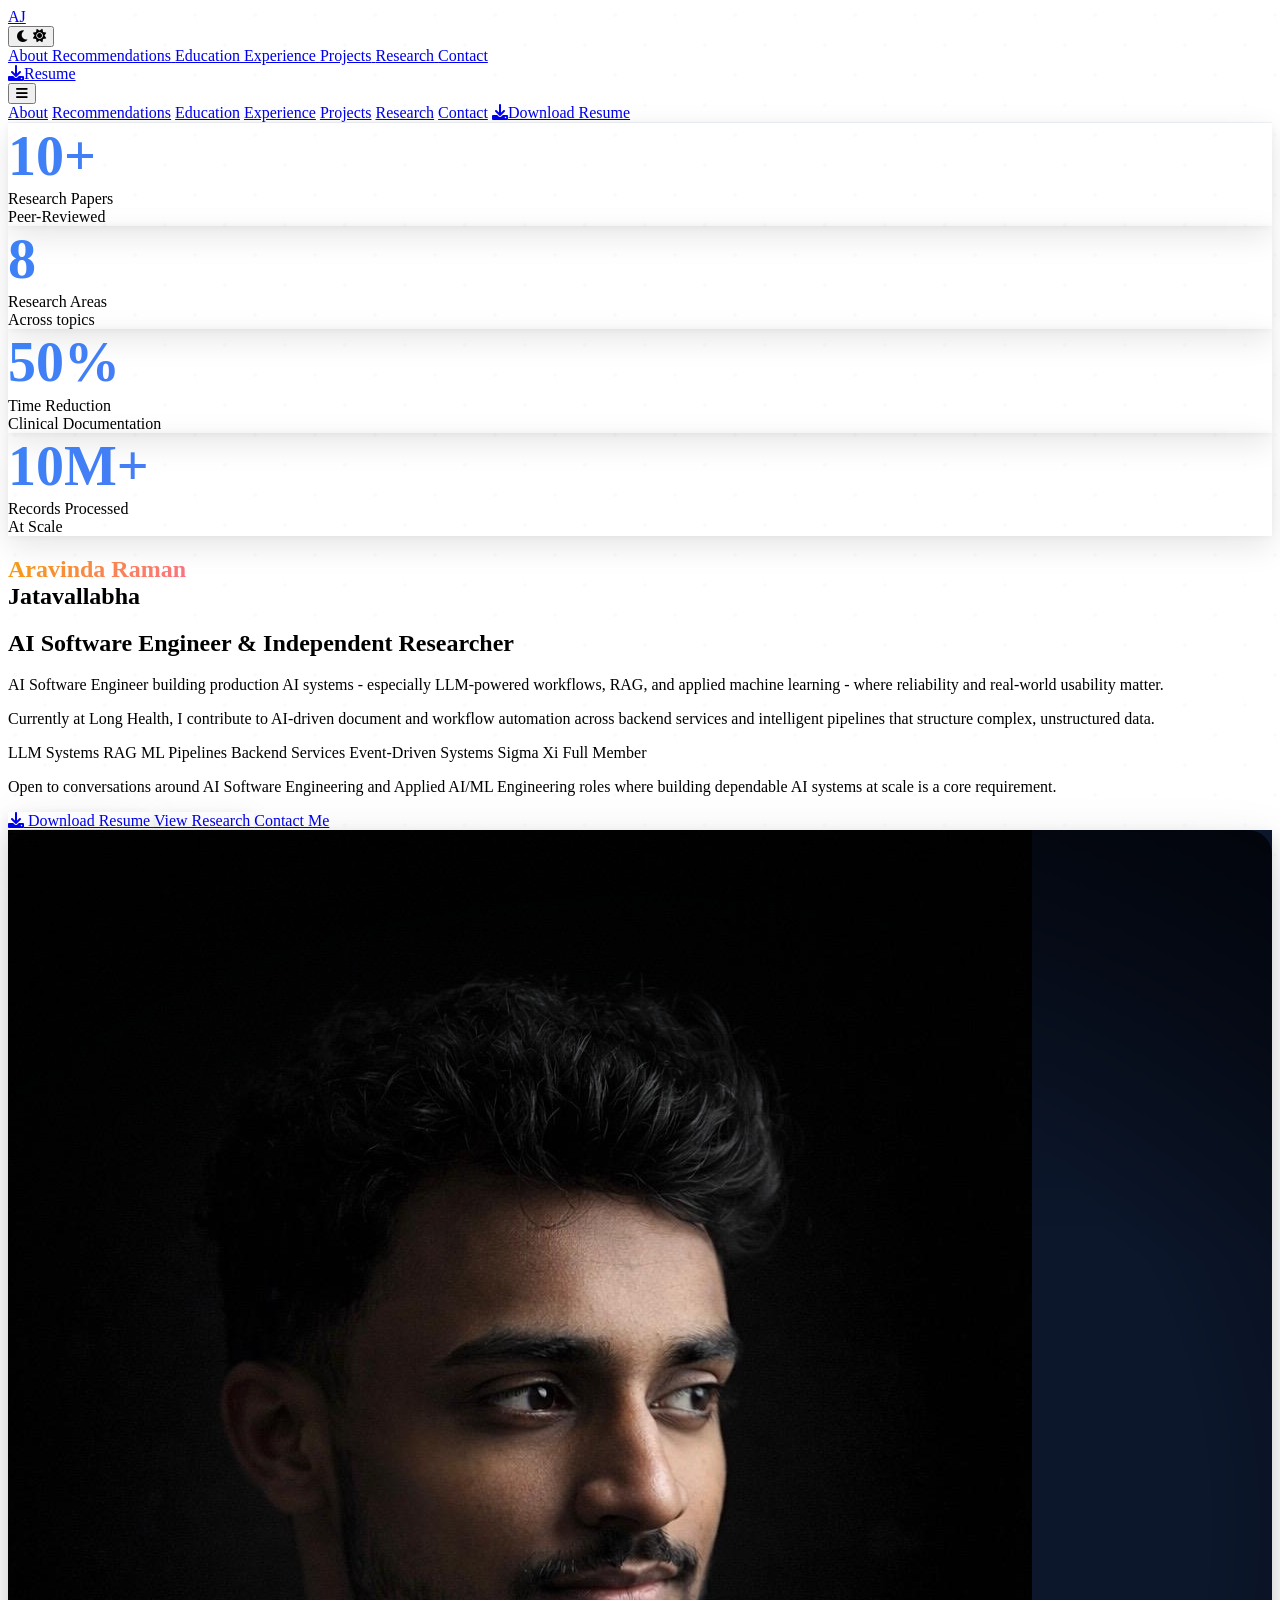
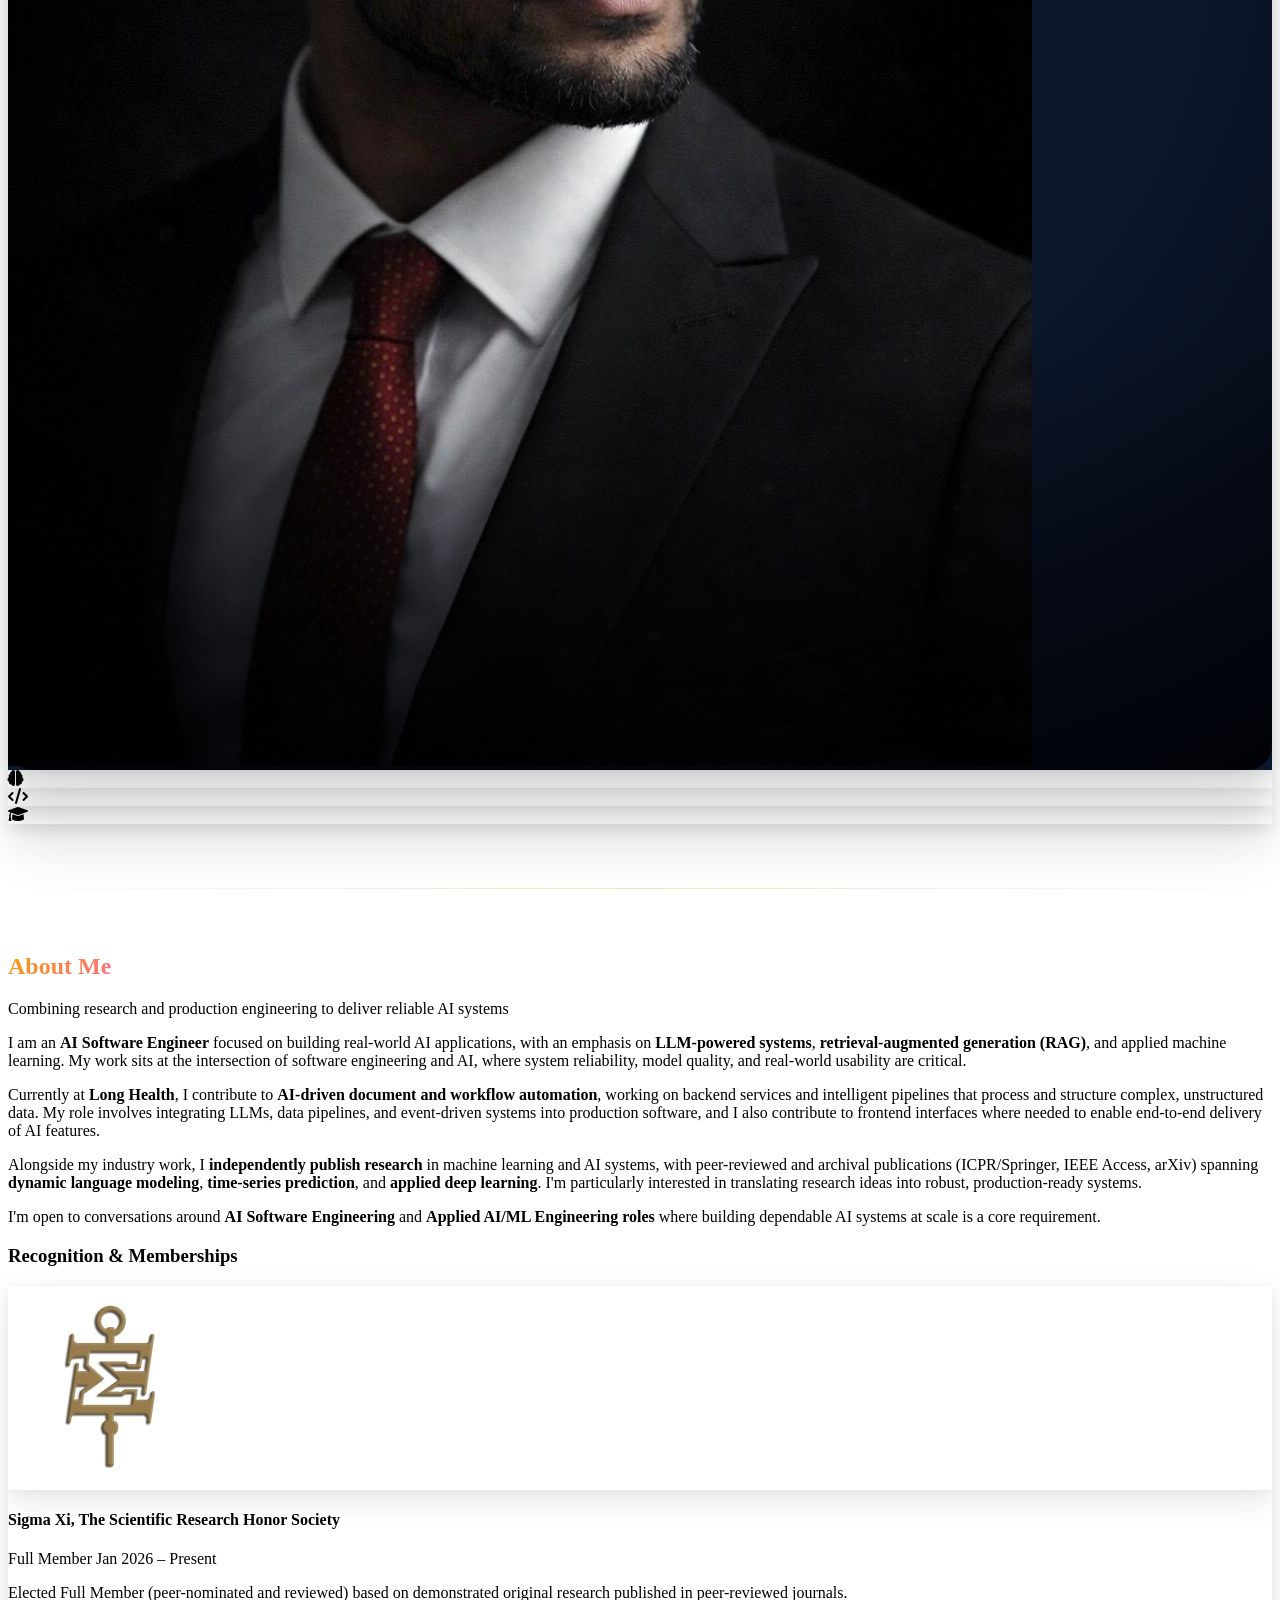
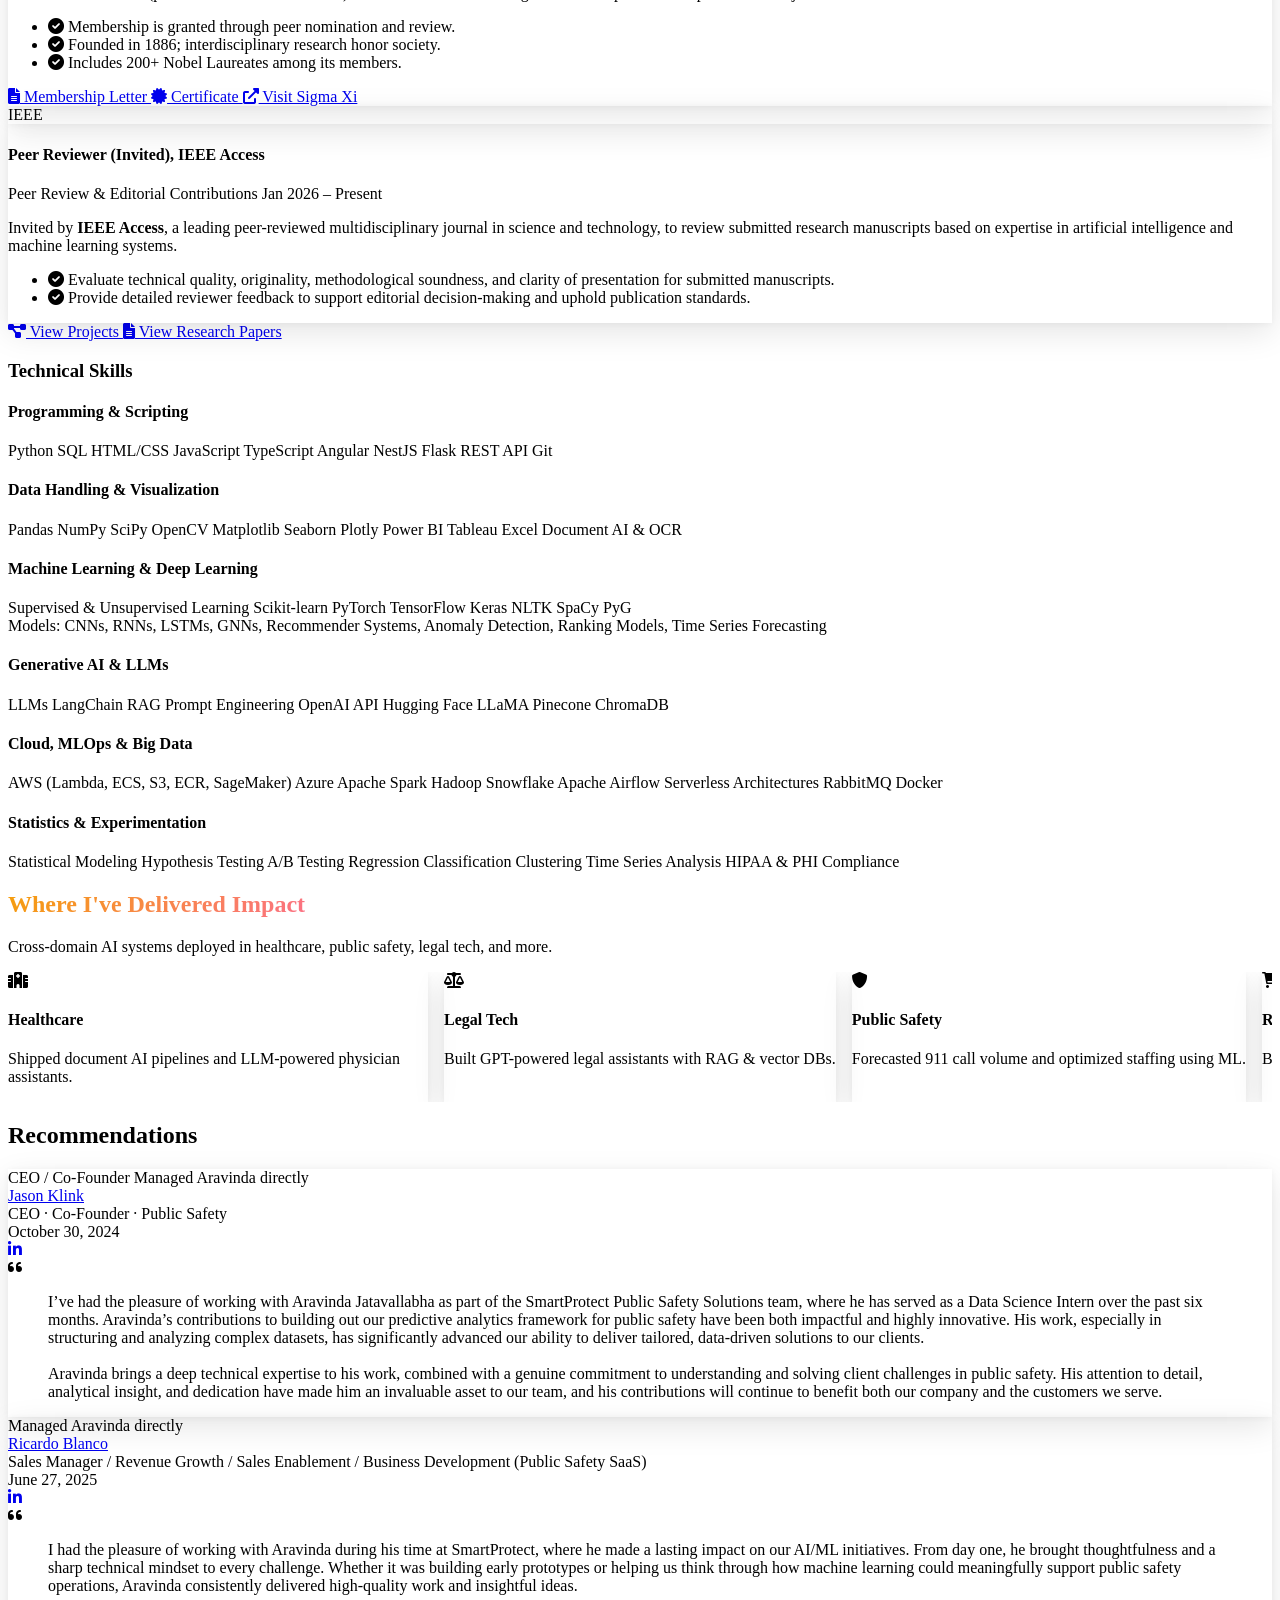
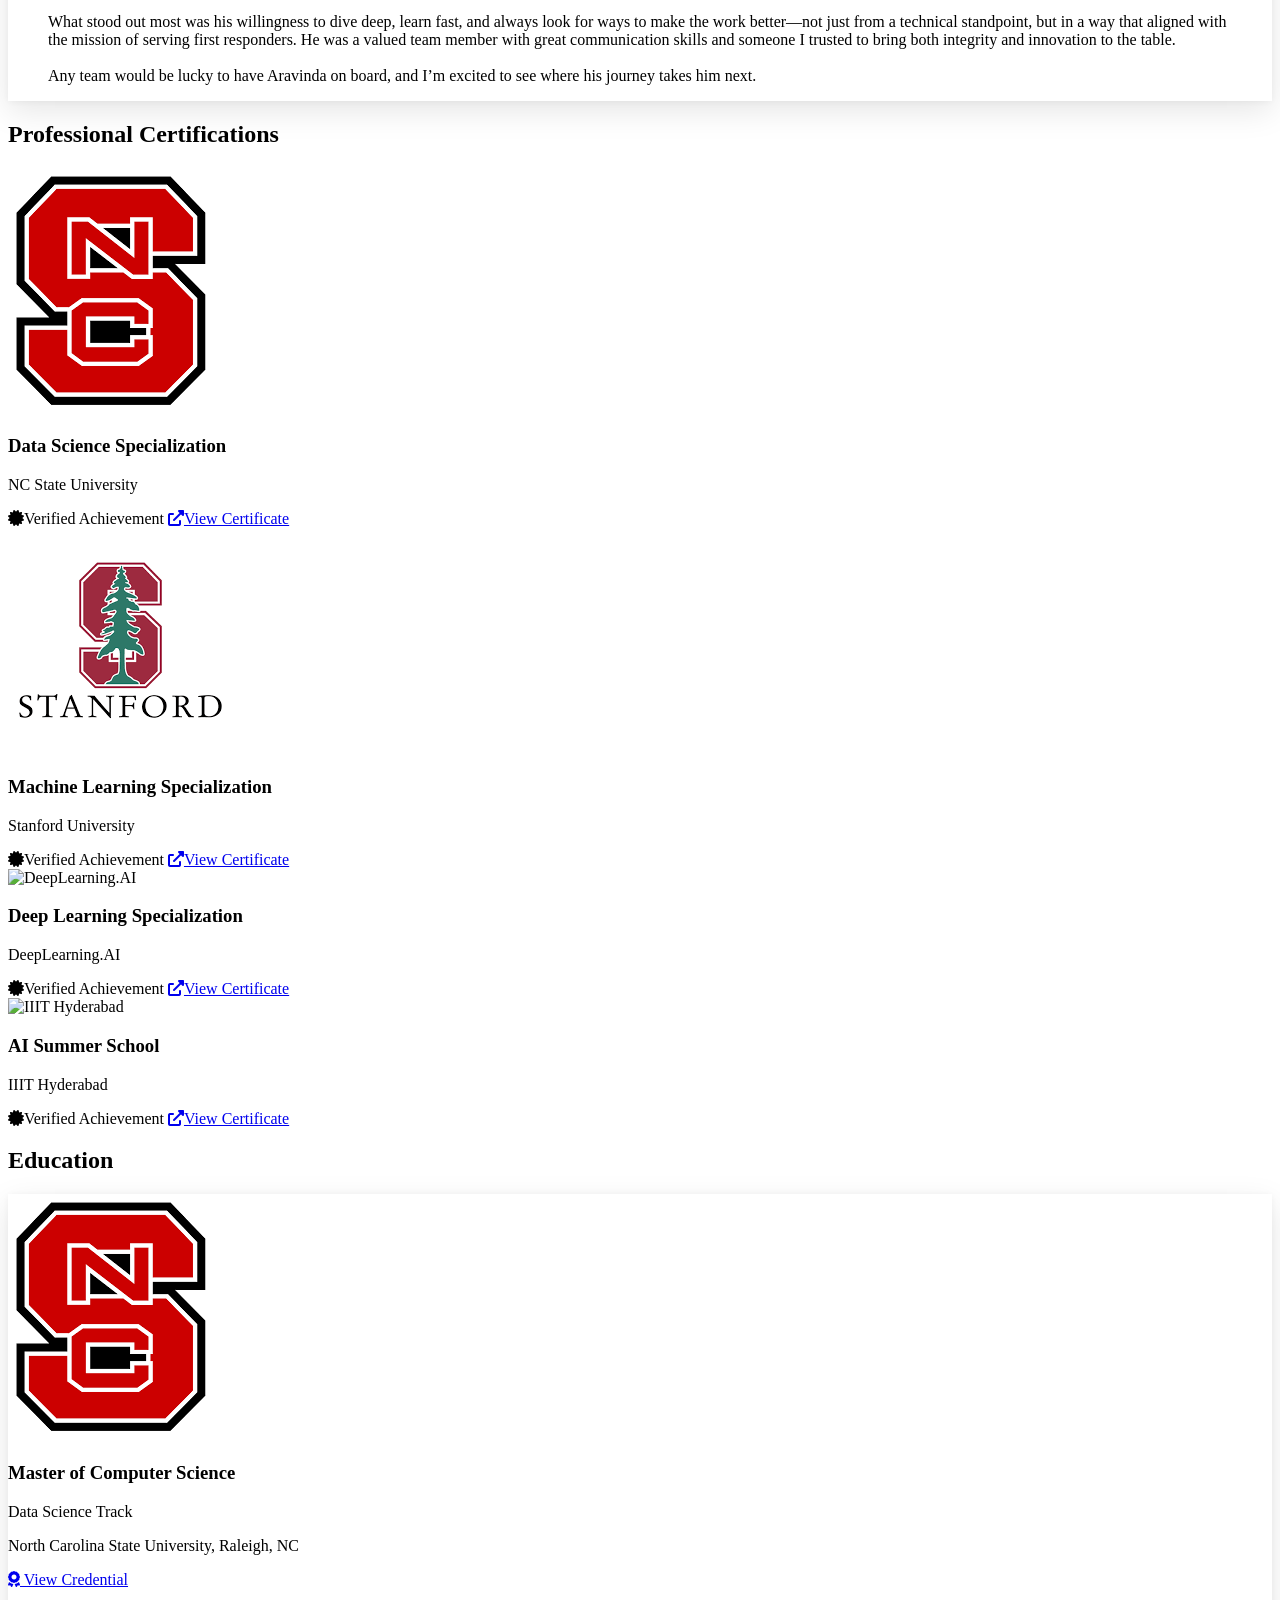
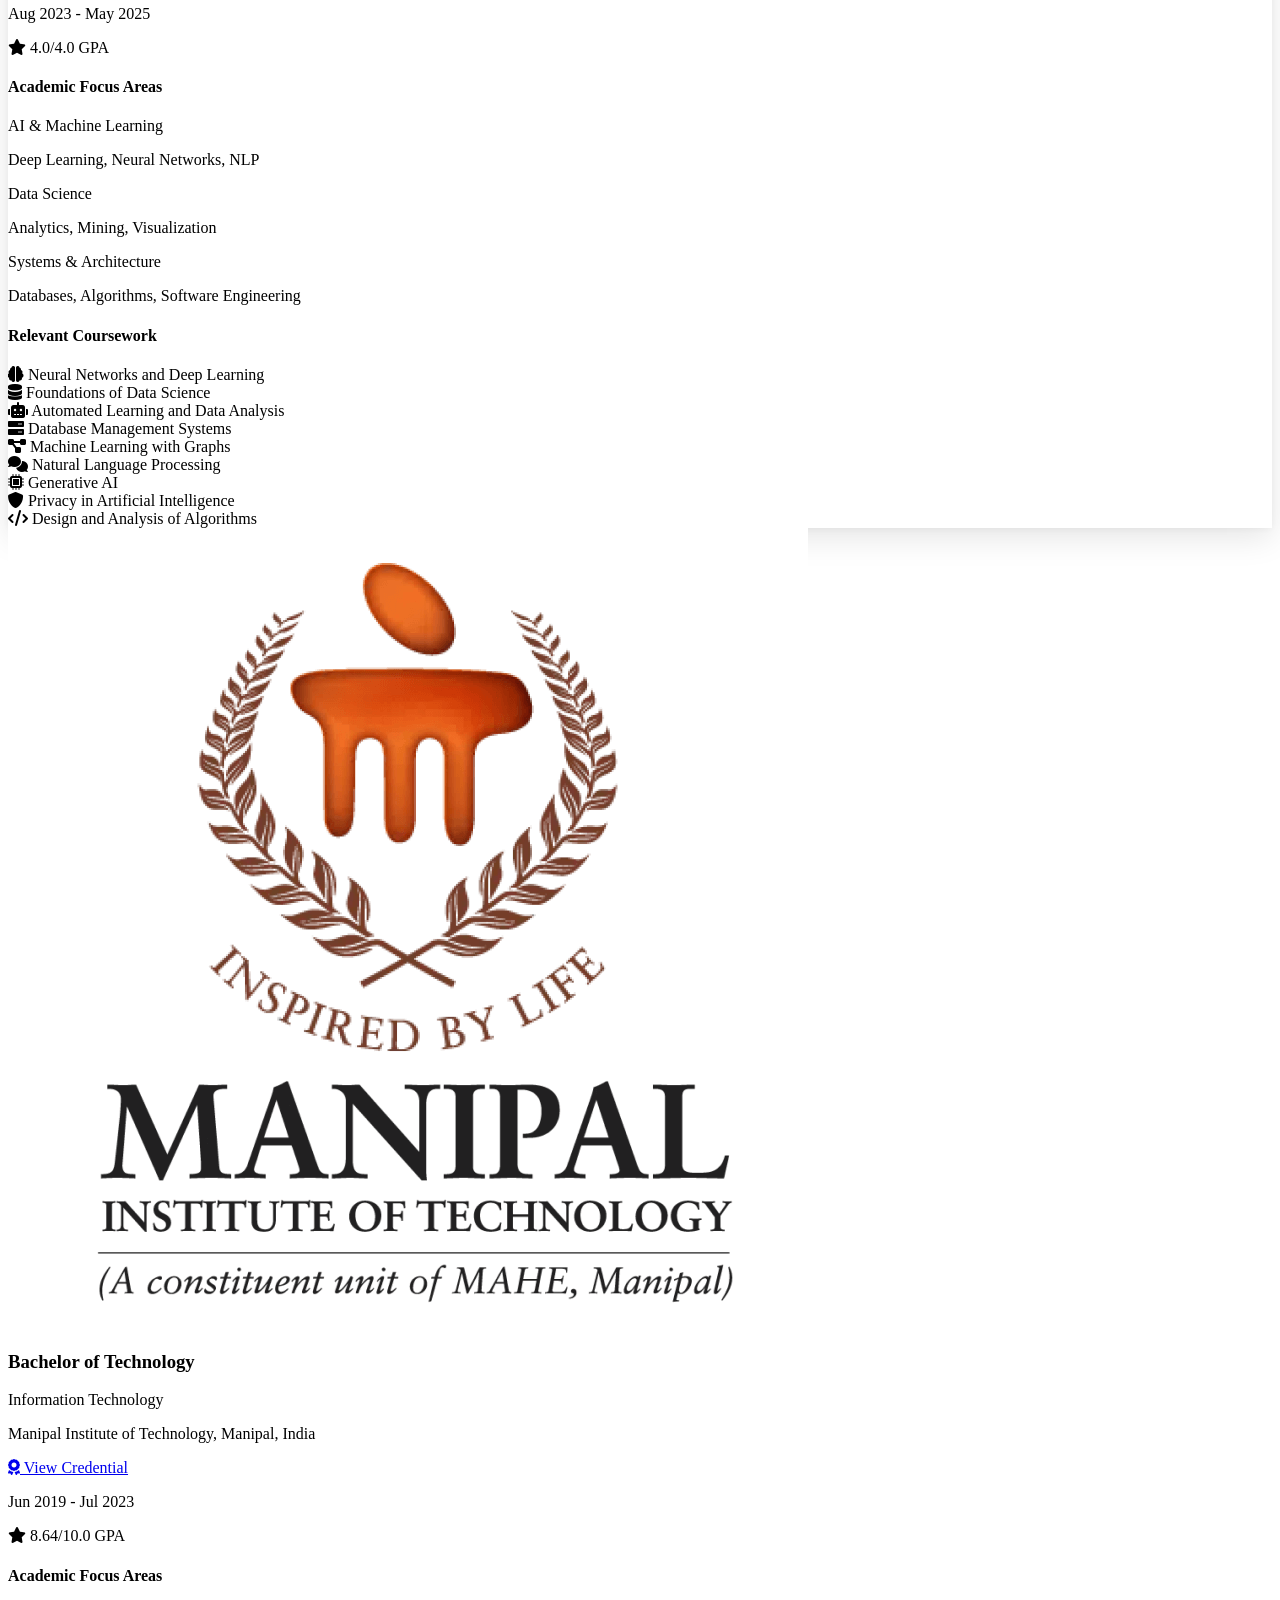
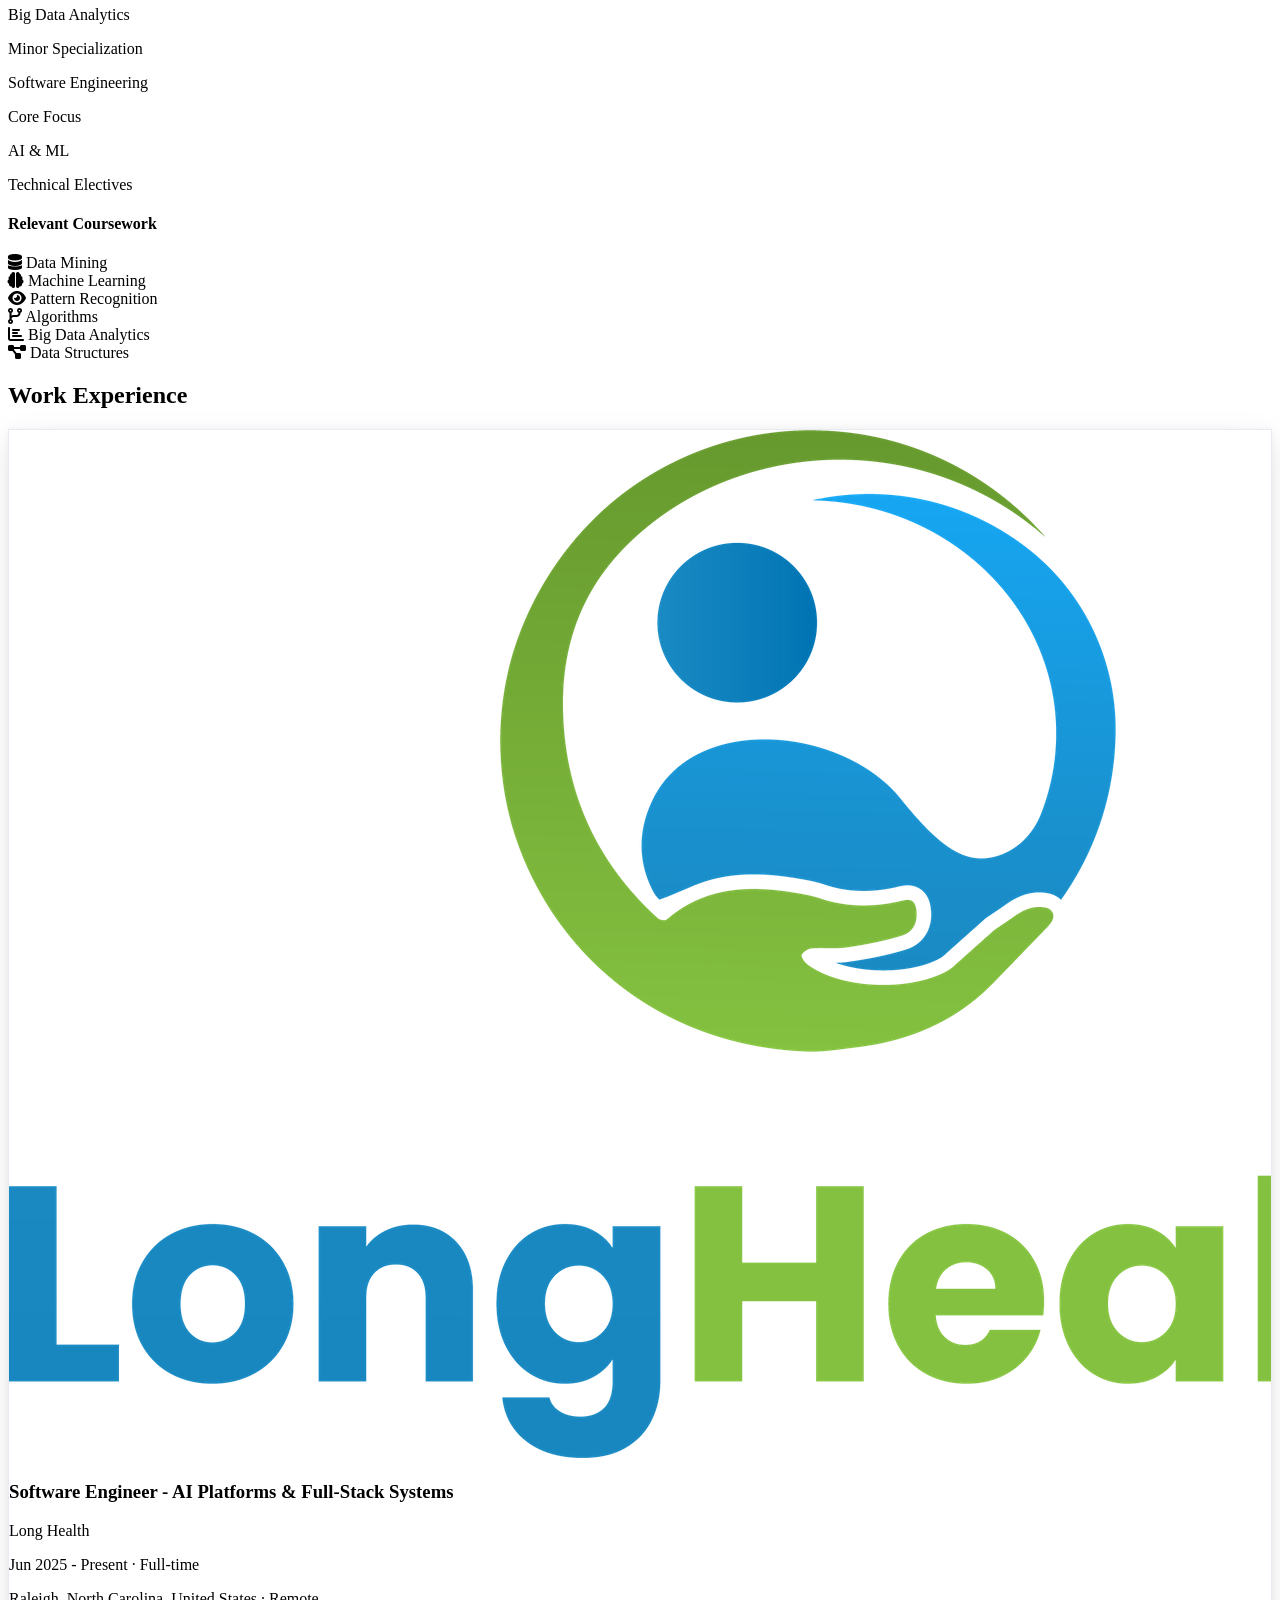
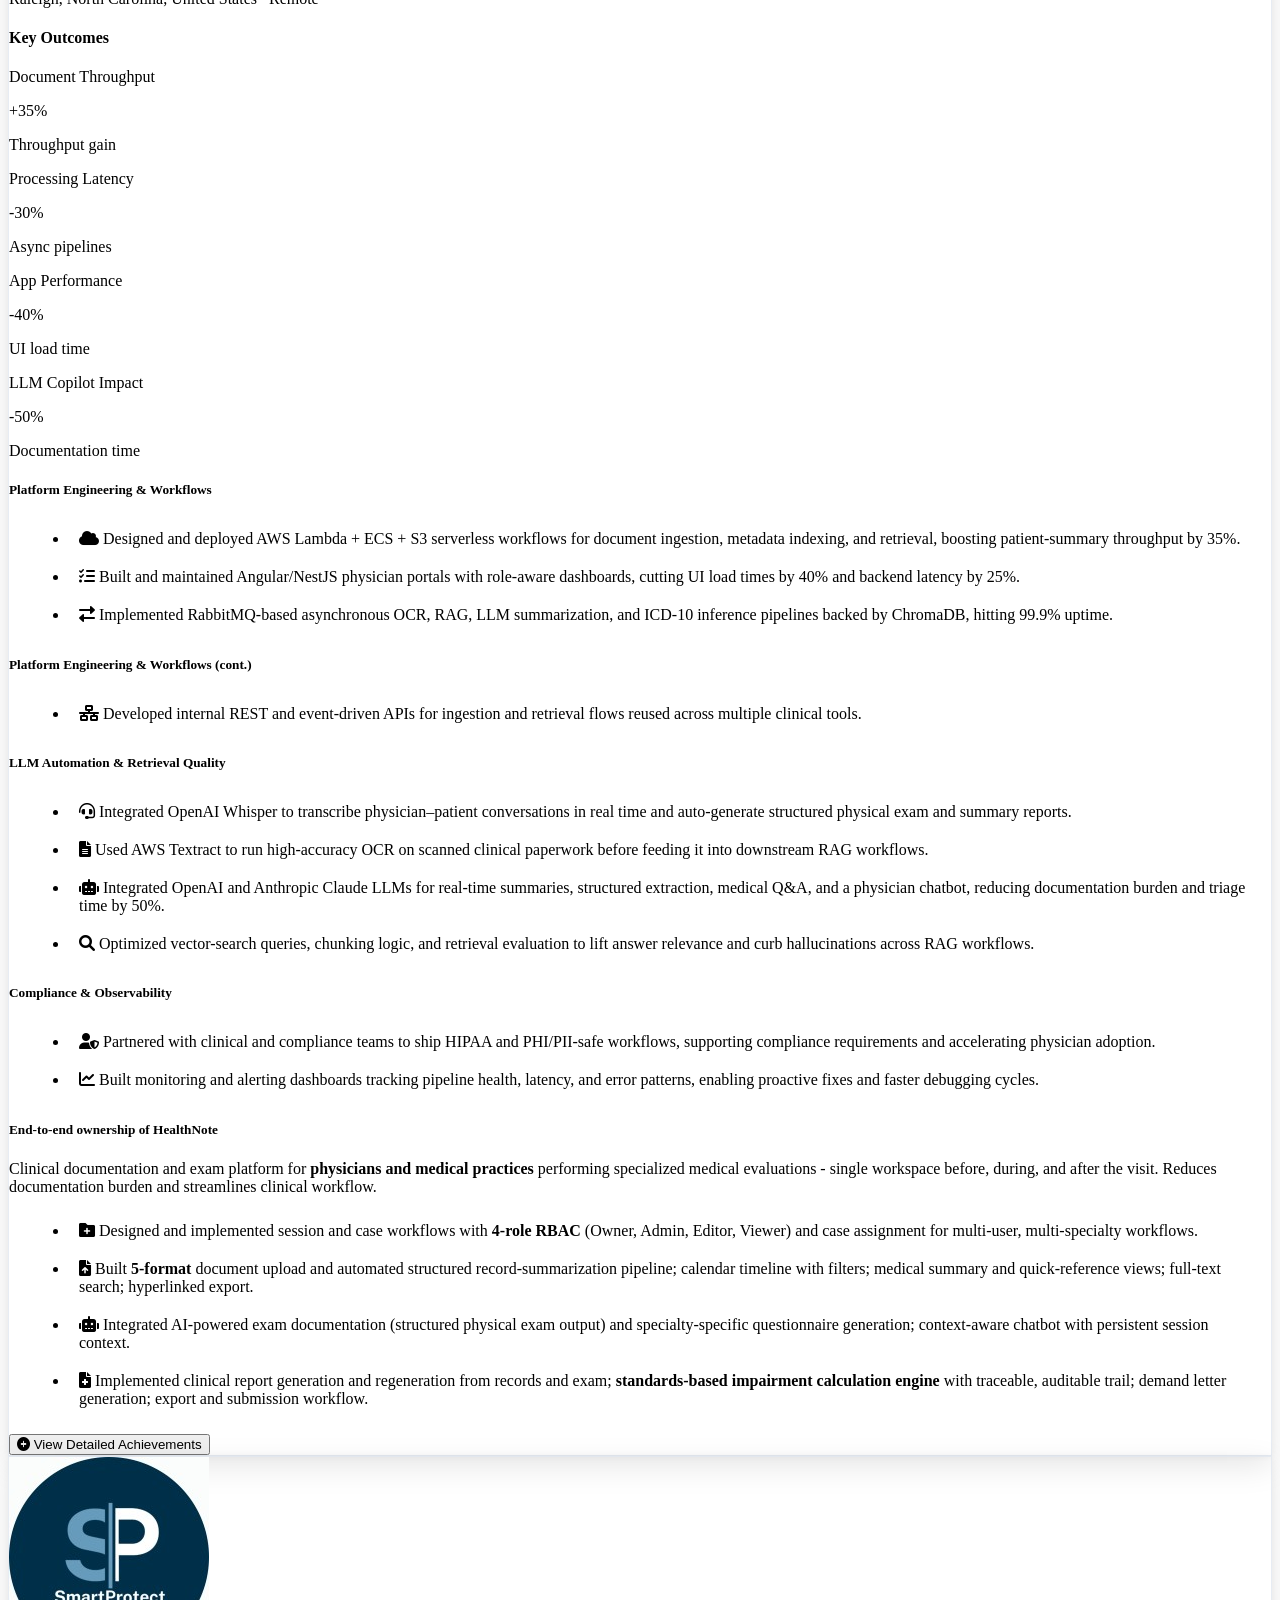
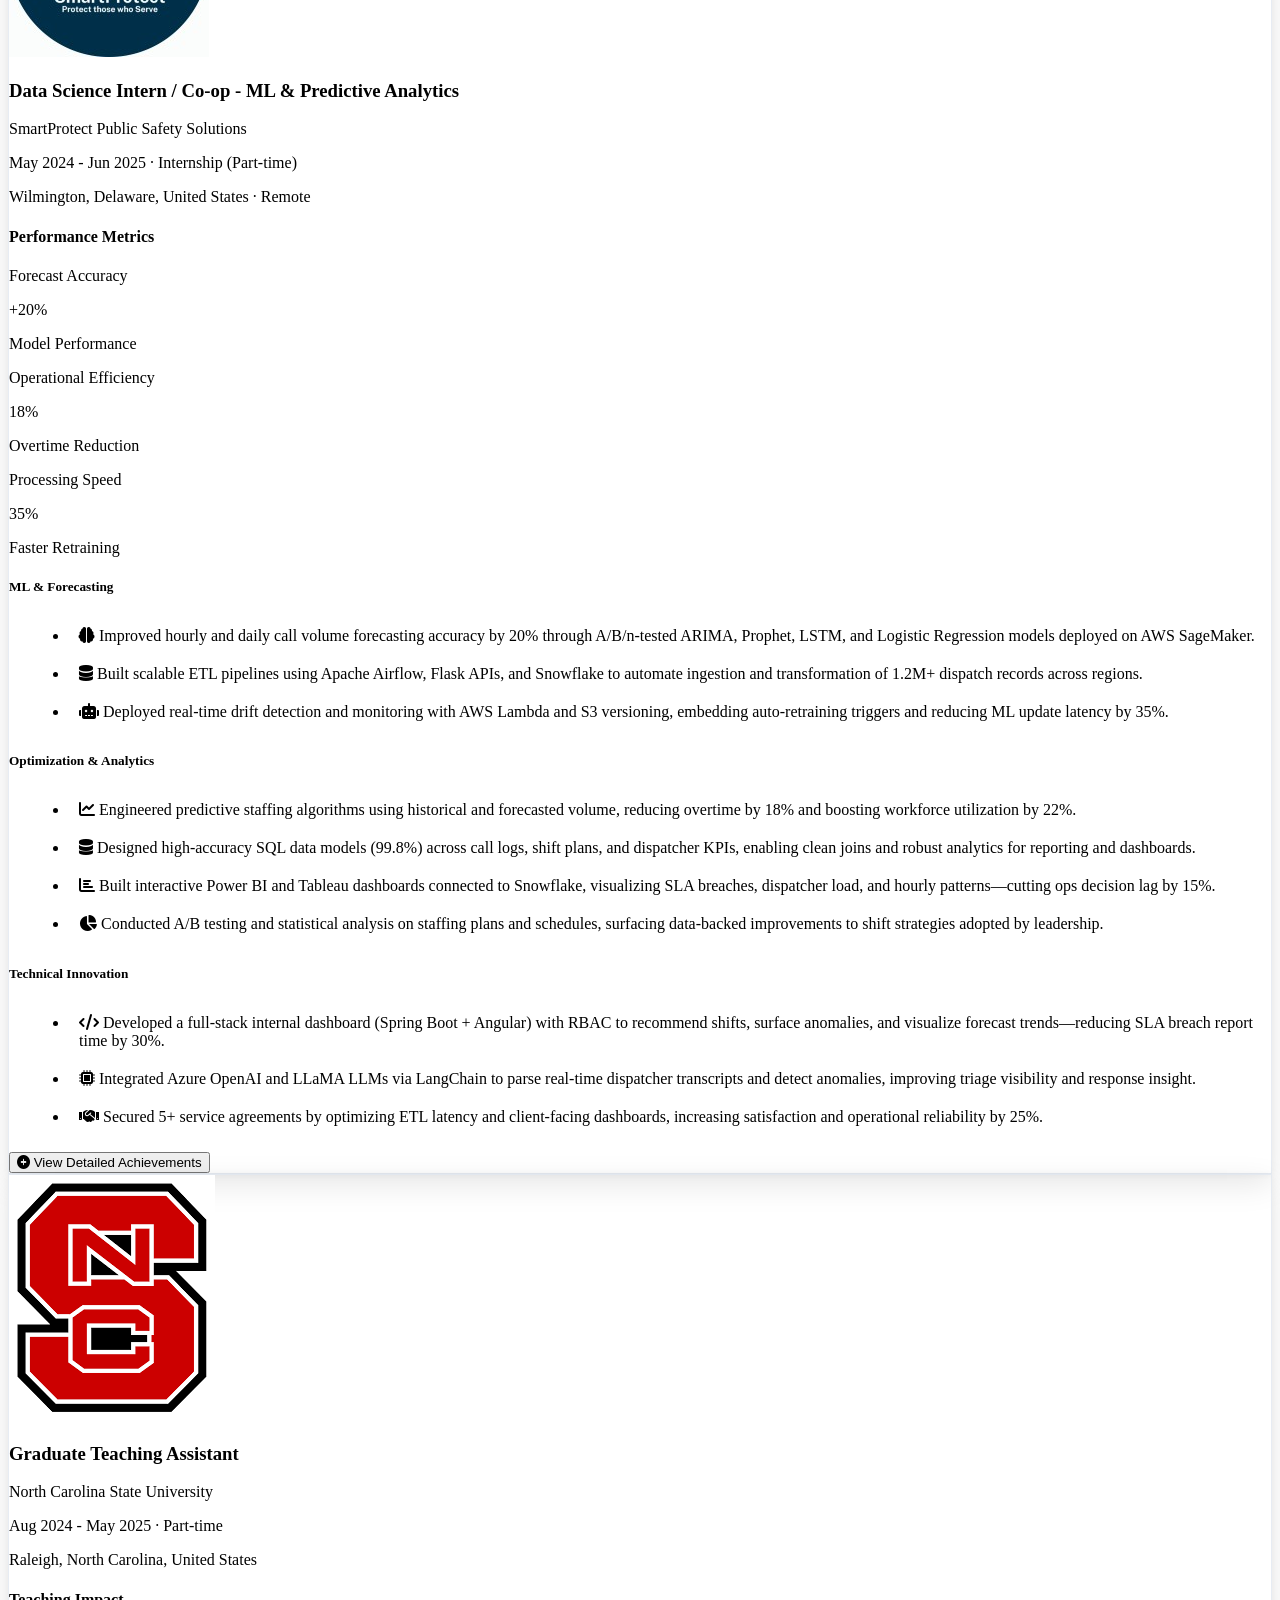
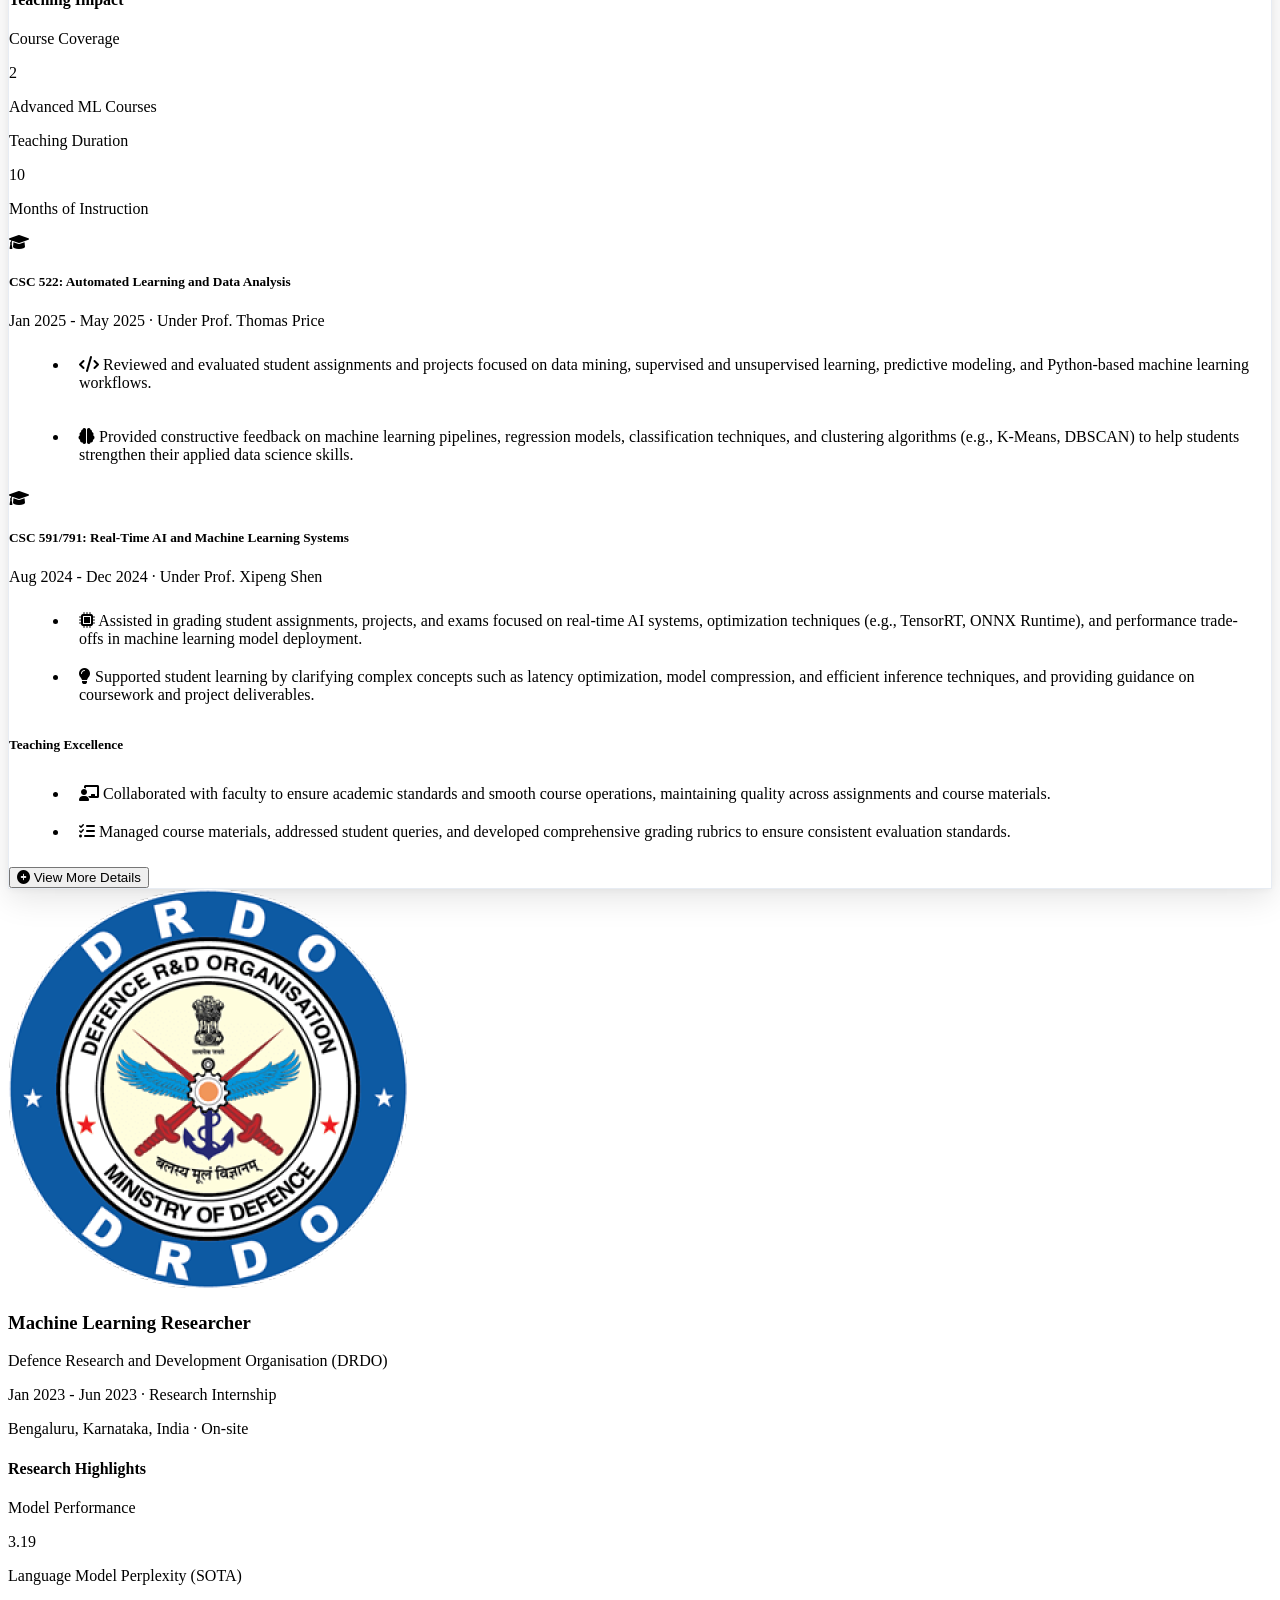
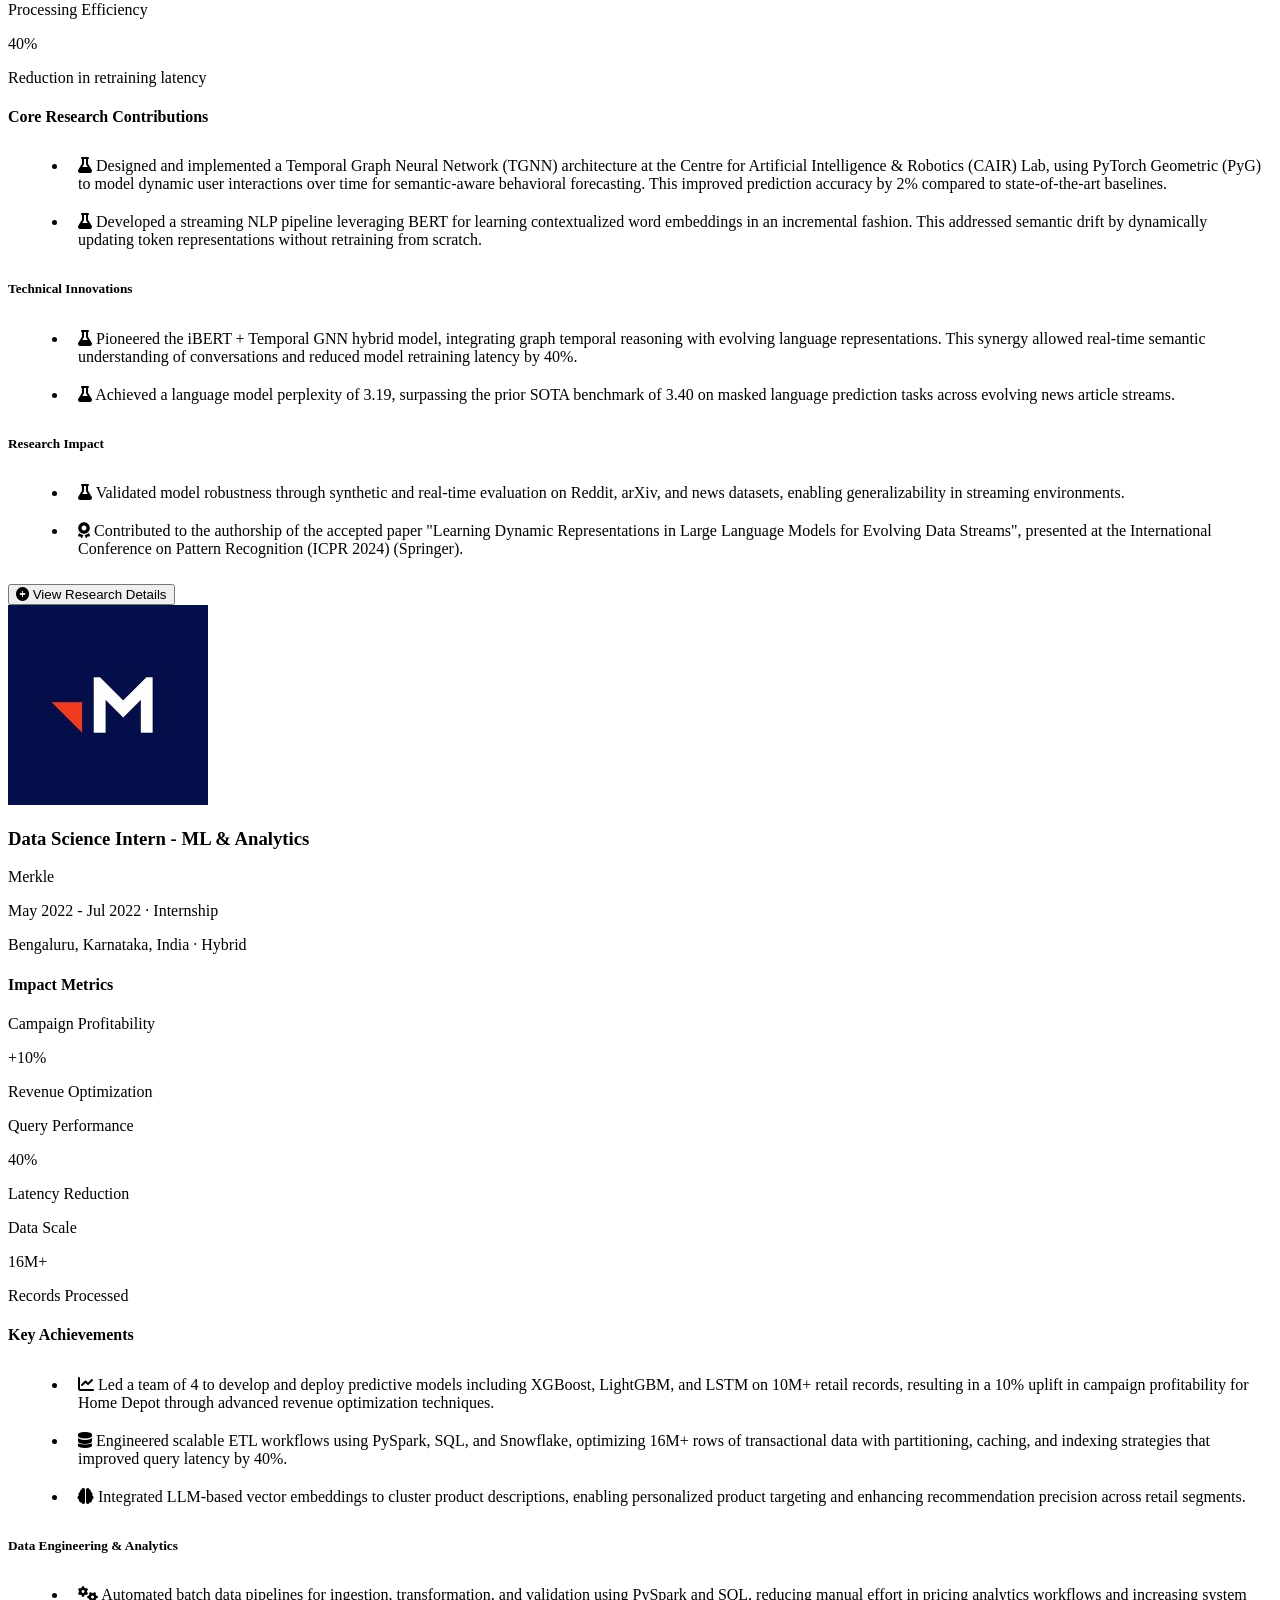
==== index.html @ 3e1ff797 "changes" ====
<!DOCTYPE html>
<html lang="en">
<head>
    <meta charset="UTF-8">
    <meta name="viewport" content="width=device-width, initial-scale=1.0">
    

    <title>Aravinda Raman Jatavallabha | AI Software Engineer & Independent Researcher</title>
    <meta name="title" content="Aravinda Raman Jatavallabha | AI Software Engineer & Independent Researcher">
    <meta name="description" content="AI Software Engineer delivering production-grade AI systems. 10+ peer-reviewed research papers, 4.0 GPA Master's in Data Science. Expert in LLMs, RAG, ML pipelines, and full-stack AI systems.">
    <meta name="keywords" content="AI Engineer, Machine Learning, Data Science, Independent Researcher, LLMs, RAG, Deep Learning, Python, Full-Stack Engineer, O-1, EB1-A">
    <meta name="author" content="Aravinda Raman Jatavallabha">
    <meta name="robots" content="index, follow">
    <meta name="language" content="English">
    <meta name="revisit-after" content="7 days">
    
    
    <meta property="og:type" content="website">
    <meta property="og:url" content="https://aravindaj.dev/">
    <meta property="og:title" content="Aravinda Raman Jatavallabha | AI Software Engineer & Independent Researcher">
    <meta property="og:description" content="AI Software Engineer delivering production-grade AI systems. 10+ peer-reviewed research papers, 4.0 GPA Master's in Data Science.">
    <meta property="og:image" content="assets/images/AJ_pfp.jpeg">
    <meta property="og:image:width" content="1200">
    <meta property="og:image:height" content="630">
    <meta property="og:site_name" content="Aravinda Jatavallabha Portfolio">
    

    <meta property="twitter:card" content="summary_large_image">
    <meta property="twitter:url" content="https://aravindaj.dev/">
    <meta property="twitter:title" content="Aravinda Raman Jatavallabha | AI Software Engineer & Independent Researcher">
    <meta property="twitter:description" content="AI Software Engineer delivering production-grade AI systems. 10+ peer-reviewed research papers, 4.0 GPA Master's in Data Science.">
    <meta property="twitter:image" content="assets/images/AJ_pfp.jpeg">
    
    <!-- Favicon -->
    <link rel="icon" type="image/jpeg" href="assets/images/AJ_pfp.jpeg">
    <link rel="apple-touch-icon" href="assets/images/AJ_pfp.jpeg">
    
    <!-- Theme Color -->
    <meta name="theme-color" content="#f8fafc">
    <meta name="msapplication-TileColor" content="#f8fafc">
    <link rel="stylesheet" href="assets/css/styles.css">
    
    <!-- Tailwind CSS -->
    <script src="https://cdn.tailwindcss.com"></script>
    <script>
        tailwind.config = {
            darkMode: 'class',
            theme: {
                extend: {
                    colors: {
                        'brand-bg': '#0c172c',
                        'brand-surface': '#101f3a',
                    },
                    container: {
                        center: true,
                        padding: {
                            DEFAULT: '1.5rem',
                            sm: '2rem',
                            md: '2.5rem',
                            lg: '4rem',
                            xl: '5rem',
                            '2xl': '6rem',
                        },
                        screens: {
                            sm: '640px',
                            md: '768px',
                            lg: '1024px',
                            xl: '1280px',
                            '2xl': '1536px',
                        },
                    },
                }
            }
        }
    </script>
    
    <!-- AOS Animation Library -->
    <link rel="stylesheet" href="https://unpkg.com/aos@next/dist/aos.css" />
    
    <!-- Custom Styles -->
    
    <!-- Font Awesome -->
    <link rel="stylesheet" href="https://cdnjs.cloudflare.com/ajax/libs/font-awesome/6.0.0/css/all.min.css">
    
    <style>
        /* Experience item animations */
        .experience-item {
            position: relative;
            padding: 10px;
            border-radius: 8px;
            transition: all 0.3s ease;
        }

        .experience-item:hover {
            transform: translateX(15px);
            background-color: rgba(59, 130, 246, 0.05);
        }

        .experience-item::before {
            content: '';
            position: absolute;
            left: -10px;
            top: 50%;
            width: 3px;
            height: 0;
            background-color: #3B82F6;
            transition: height 0.3s ease, transform 0.3s ease;
            transform: translateY(-50%);
        }

        .experience-item:hover::before {
            height: 70%;
        }

        /* Dark mode adjustments */
        .dark .experience-item:hover {
            background-color: rgba(59, 130, 246, 0.1);
        }

        /* Ensure smooth transitions */
        .experience-item * {
            transition: all 0.3s ease;
        }

        /* Horizontal impact ticker */
        .impact-ticker {
            position: relative;
            overflow: hidden;
        }

        .impact-track {
            display: flex;
            width: max-content;
            animation: impact-scroll 40s linear infinite;
        }

        .impact-track:hover {
            animation-play-state: paused;
        }

        .impact-group {
            display: flex;
            gap: 1rem;
        }

        .impact-card {
            flex: 0 0 auto;
            min-width: 320px;
            max-width: 420px;
        }

        @keyframes impact-scroll {
            0% {
                transform: translateX(0);
            }
            100% {
                transform: translateX(-50%);
            }
        }

        @media (max-width: 768px) {
            .impact-ticker {
                overflow-x: auto;
            }

            .impact-track {
                animation: none;
            }
        }
    </style>
    <script>
        // Default to LIGHT mode. Dark mode is enabled only when the user explicitly toggles it on.
        const saved = localStorage.getItem('darkMode');
        if (saved === 'true') {
            document.documentElement.classList.add('dark');
        } else {
            document.documentElement.classList.remove('dark');
            localStorage.setItem('darkMode', 'false');
        }
    </script>
</head>
<body class="bg-slate-50 dark:bg-brand-bg transition-colors duration-200">
    <!-- Enhanced Navigation -->
    <nav id="navbar" class="fixed w-full bg-white/95 dark:bg-brand-bg/95 backdrop-blur-md shadow-lg z-50 transition-all duration-300">
        <div class="container mx-auto">
            <div class="flex items-center justify-between py-4">
                <a href="#" class="group flex items-center space-x-2">
                    <div class="relative">
                        <div class="absolute inset-0 bg-gradient-to-r from-blue-600 to-indigo-600 rounded-lg blur opacity-75 group-hover:opacity-100 transition-opacity"></div>
                        <div class="relative bg-gradient-to-r from-blue-600 to-indigo-600 text-white px-4 py-2 rounded-lg font-bold text-xl transform group-hover:scale-105 transition-transform">
                            AJ
                        </div>
                    </div>
                </a>
                <div class="flex items-center space-x-6 md:space-x-8">
                    <button id="darkModeToggle" class="p-2.5 rounded-lg text-gray-600 dark:text-gray-300 hover:text-blue-600 dark:hover:text-blue-400 hover:bg-gray-100 dark:hover:bg-gray-800 transition-all duration-200">
                        <i class="fas fa-moon text-xl"></i>
                        <i class="fas fa-sun text-xl hidden"></i>
                    </button>
                    <div class="hidden md:flex space-x-6">
                        <a href="#about" class="nav-link text-gray-600 dark:text-gray-300 hover:text-blue-600 dark:hover:text-blue-400 transition-all font-medium relative group">
                            <span>About</span>
                            <span class="absolute bottom-0 left-0 w-0 h-0.5 bg-gradient-to-r from-blue-600 to-indigo-600 group-hover:w-full transition-all duration-300"></span>
                        </a>
                        <a href="#recommendations" class="nav-link text-gray-600 dark:text-gray-300 hover:text-blue-600 dark:hover:text-blue-400 transition-all font-medium relative group">
                            <span>Recommendations</span>
                            <span class="absolute bottom-0 left-0 w-0 h-0.5 bg-gradient-to-r from-blue-600 to-indigo-600 group-hover:w-full transition-all duration-300"></span>
                        </a>
                        <a href="#education" class="nav-link text-gray-600 dark:text-gray-300 hover:text-blue-600 dark:hover:text-blue-400 transition-all font-medium relative group">
                            <span>Education</span>
                            <span class="absolute bottom-0 left-0 w-0 h-0.5 bg-gradient-to-r from-blue-600 to-indigo-600 group-hover:w-full transition-all duration-300"></span>
                        </a>
                        <a href="#experience" class="nav-link text-gray-600 dark:text-gray-300 hover:text-blue-600 dark:hover:text-blue-400 transition-all font-medium relative group">
                            <span>Experience</span>
                            <span class="absolute bottom-0 left-0 w-0 h-0.5 bg-gradient-to-r from-blue-600 to-indigo-600 group-hover:w-full transition-all duration-300"></span>
                        </a>
                        <a href="#all-projects" class="nav-link text-gray-600 dark:text-gray-300 hover:text-blue-600 dark:hover:text-blue-400 transition-all font-medium relative group">
                            <span>Projects</span>
                            <span class="absolute bottom-0 left-0 w-0 h-0.5 bg-gradient-to-r from-blue-600 to-indigo-600 group-hover:w-full transition-all duration-300"></span>
                        </a>
                        <a href="#research-papers" class="nav-link text-gray-600 dark:text-gray-300 hover:text-blue-600 dark:hover:text-blue-400 transition-all font-medium relative group">
                            <span>Research</span>
                            <span class="absolute bottom-0 left-0 w-0 h-0.5 bg-gradient-to-r from-blue-600 to-indigo-600 group-hover:w-full transition-all duration-300"></span>
                        </a>
                        <a href="#contact" class="nav-link text-gray-600 dark:text-gray-300 hover:text-blue-600 dark:hover:text-blue-400 transition-all font-medium relative group">
                            <span>Contact</span>
                            <span class="absolute bottom-0 left-0 w-0 h-0.5 bg-gradient-to-r from-blue-600 to-indigo-600 group-hover:w-full transition-all duration-300"></span>
                        </a>
                    </div>
                    <div class="hidden md:flex items-center space-x-4">
                        <a href="assets/docs/Aravinda_Jatavallabha_Resume_Latest - AIML.pdf" class="btn-premium px-6 py-2.5 bg-gradient-to-r from-blue-600 to-indigo-600 dark:from-blue-500 dark:to-indigo-500 text-white rounded-full hover:from-blue-700 hover:to-indigo-700 dark:hover:from-blue-600 dark:hover:to-indigo-600 font-semibold transition-all shadow-lg">
                            <i class="fas fa-download mr-2"></i>Resume
                        </a>
                    </div>
                    <!-- Mobile Menu Button -->
                    <button id="mobileMenuBtn" class="md:hidden p-2 text-gray-600 dark:text-gray-300 hover:text-blue-600 dark:hover:text-blue-400">
                        <i class="fas fa-bars text-xl"></i>
                    </button>
                </div>
            </div>
        </div>
        <!-- Mobile Menu -->
        <div id="mobileMenu" class="hidden md:hidden bg-white dark:bg-brand-bg border-t border-gray-200 dark:border-gray-700">
            <div class="container mx-auto py-4 space-y-3">
                <a href="#about" class="block px-4 py-2 text-gray-600 dark:text-gray-300 hover:text-blue-600 dark:hover:text-blue-400 hover:bg-gray-100 dark:hover:bg-gray-800 rounded-lg transition">About</a>
                <a href="#recommendations" class="block px-4 py-2 text-gray-600 dark:text-gray-300 hover:text-blue-600 dark:hover:text-blue-400 hover:bg-gray-100 dark:hover:bg-gray-800 rounded-lg transition">Recommendations</a>
                <a href="#education" class="block px-4 py-2 text-gray-600 dark:text-gray-300 hover:text-blue-600 dark:hover:text-blue-400 hover:bg-gray-100 dark:hover:bg-gray-800 rounded-lg transition">Education</a>
                <a href="#experience" class="block px-4 py-2 text-gray-600 dark:text-gray-300 hover:text-blue-600 dark:hover:text-blue-400 hover:bg-gray-100 dark:hover:bg-gray-800 rounded-lg transition">Experience</a>
                <a href="#all-projects" class="block px-4 py-2 text-gray-600 dark:text-gray-300 hover:text-blue-600 dark:hover:text-blue-400 hover:bg-gray-100 dark:hover:bg-gray-800 rounded-lg transition">Projects</a>
                <a href="#research-papers" class="block px-4 py-2 text-gray-600 dark:text-gray-300 hover:text-blue-600 dark:hover:text-blue-400 hover:bg-gray-100 dark:hover:bg-gray-800 rounded-lg transition">Research</a>
                <a href="#contact" class="block px-4 py-2 text-gray-600 dark:text-gray-300 hover:text-blue-600 dark:hover:text-blue-400 hover:bg-gray-100 dark:hover:bg-gray-800 rounded-lg transition">Contact</a>
                <a href="assets/docs/Aravinda_Jatavallabha_Resume_Latest - AIML.pdf" class="block px-4 py-2 bg-gradient-to-r from-blue-600 to-indigo-600 text-white rounded-lg text-center font-semibold hover:from-blue-700 hover:to-indigo-700 transition">
                    <i class="fas fa-download mr-2"></i>Download Resume
                </a>
            </div>
        </div>
    </nav>

    <!-- Hero Section -->
    <section id="hero" class="pt-32 pb-24 bg-gradient-to-br from-white via-blue-50/30 to-indigo-50/30 dark:from-brand-bg dark:via-brand-surface/40 dark:to-brand-bg relative overflow-hidden">
        <!-- Enhanced Background Pattern -->
        <div class="hero-pattern"></div>
        <div class="absolute inset-0 bg-gradient-to-r from-blue-50/60 to-indigo-50/60 dark:from-brand-surface/35 dark:to-brand-bg/60 backdrop-blur-sm"></div>
        
        <div class="container mx-auto relative z-10">
            <!-- Key Metrics Bar (Top Proof Points) -->
            <div class="mb-12 grid grid-cols-2 md:grid-cols-4 gap-4 md:gap-6" data-aos="fade-down">
                <div class="metric-card bg-white/80 dark:bg-gray-800/80 backdrop-blur-md rounded-2xl p-4 md:p-6 text-center border border-blue-100 dark:border-gray-700 shadow-premium">
                    <div class="key-metric text-3xl md:text-4xl mb-2" data-count="10" data-suffix="+">10+</div>
                    <div class="text-sm md:text-base font-semibold text-gray-700 dark:text-gray-300">Research Papers</div>
                    <div class="text-xs text-gray-500 dark:text-gray-400 mt-1">Peer-Reviewed</div>
                </div>
                <div class="metric-card bg-white/80 dark:bg-gray-800/80 backdrop-blur-md rounded-2xl p-4 md:p-6 text-center border border-blue-100 dark:border-gray-700 shadow-premium">
                    <div class="key-metric text-3xl md:text-4xl mb-2" data-count="8" data-suffix="">8</div>
                    <div class="text-sm md:text-base font-semibold text-gray-700 dark:text-gray-300">Research Areas</div>
                    <div class="text-xs text-gray-500 dark:text-gray-400 mt-1">Across topics</div>
                </div>
                <div class="metric-card bg-white/80 dark:bg-gray-800/80 backdrop-blur-md rounded-2xl p-4 md:p-6 text-center border border-blue-100 dark:border-gray-700 shadow-premium">
                    <div class="key-metric text-3xl md:text-4xl mb-2" data-count="50" data-suffix="%">50%</div>
                    <div class="text-sm md:text-base font-semibold text-gray-700 dark:text-gray-300">Time Reduction</div>
                    <div class="text-xs text-gray-500 dark:text-gray-400 mt-1">Clinical Documentation</div>
                </div>
                <div class="metric-card bg-white/80 dark:bg-gray-800/80 backdrop-blur-md rounded-2xl p-4 md:p-6 text-center border border-blue-100 dark:border-gray-700 shadow-premium">
                    <div class="key-metric text-3xl md:text-4xl mb-2" data-count="10" data-suffix="M+">10M+</div>
                    <div class="text-sm md:text-base font-semibold text-gray-700 dark:text-gray-300">Records Processed</div>
                    <div class="text-xs text-gray-500 dark:text-gray-400 mt-1">At Scale</div>
                </div>
            </div>

            <div class="flex flex-col md:flex-row items-center justify-between gap-12">
                <div class="md:w-1/2" data-aos="fade-right">
                    <h1 class="text-4xl md:text-6xl lg:text-7xl font-extrabold text-gray-900 dark:text-white mb-4 leading-tight">
                        <span class="gradient-text">Aravinda Raman</span><br>
                        <span class="text-gray-800 dark:text-gray-100">Jatavallabha</span>
                    </h1>
                    <h2 class="text-2xl md:text-3xl font-semibold text-gray-700 dark:text-gray-300 mb-6">
                        AI Software Engineer & Independent Researcher
                    </h2>
                    <p class="text-lg md:text-xl text-gray-600 dark:text-gray-400 mb-6 leading-relaxed">
                        AI Software Engineer building production AI systems - especially <span class="font-semibold">LLM-powered workflows</span>, <span class="font-semibold">RAG</span>, and applied machine learning - where reliability and real-world usability matter.
                    </p>
                    <p class="text-base text-gray-600 dark:text-gray-400 mb-5 leading-relaxed">
                        Currently at <span class="font-semibold text-blue-600 dark:text-blue-400">Long Health</span>, I contribute to AI-driven document and workflow automation across backend services and intelligent pipelines that structure complex, unstructured data.
                    </p>
                    <div class="flex flex-wrap gap-2 mb-7">
                        <span class="px-3 py-1 rounded-full bg-blue-100/70 dark:bg-blue-900/30 text-blue-700 dark:text-blue-200 text-sm font-semibold">LLM Systems</span>
                        <span class="px-3 py-1 rounded-full bg-indigo-100/70 dark:bg-indigo-900/30 text-indigo-700 dark:text-indigo-200 text-sm font-semibold">RAG</span>
                        <span class="px-3 py-1 rounded-full bg-purple-100/70 dark:bg-purple-900/30 text-purple-700 dark:text-purple-200 text-sm font-semibold">ML Pipelines</span>
                        <span class="px-3 py-1 rounded-full bg-gray-100/80 dark:bg-gray-800 text-gray-700 dark:text-gray-200 text-sm font-semibold">Backend Services</span>
                        <span class="px-3 py-1 rounded-full bg-gray-100/80 dark:bg-gray-800 text-gray-700 dark:text-gray-200 text-sm font-semibold">Event-Driven Systems</span>
                        <span class="px-3 py-1 rounded-full bg-amber-100/80 dark:bg-amber-900/25 text-amber-800 dark:text-amber-200 text-sm font-semibold"
                              title="Sigma Xi Full Member (peer-nominated) · Jan 2026–Present">Sigma Xi Full Member</span>
                    </div>
                    <p class="text-base text-gray-600 dark:text-gray-400 mb-8 font-medium">
                        <span class="text-blue-600 dark:text-blue-400">Open to conversations around AI Software Engineering and Applied AI/ML Engineering roles</span> where building dependable AI systems at scale is a core requirement.
                    </p>
                    <div class="flex flex-wrap gap-4">
                        <a href="assets/docs/Aravinda_Jatavallabha_Resume_Latest - AIML.pdf" class="btn-premium px-8 py-4 bg-gradient-to-r from-blue-600 to-indigo-600 dark:from-blue-500 dark:to-indigo-500 text-white rounded-full hover:from-blue-700 hover:to-indigo-700 dark:hover:from-blue-600 dark:hover:to-indigo-600 font-semibold flex items-center shadow-premium-lg">
                            <i class="fas fa-download mr-2"></i> Download Resume
                        </a>
                        <a href="#research-papers" class="px-8 py-4 border-2 border-blue-600 dark:border-blue-500 text-blue-600 dark:text-blue-400 rounded-full hover:bg-blue-600 dark:hover:bg-blue-500 hover:text-white font-semibold transition-all shadow-premium">
                            View Research
                        </a>
                        <a href="#contact" class="px-8 py-4 bg-white dark:bg-gray-800 border-2 border-gray-300 dark:border-gray-600 text-gray-700 dark:text-gray-300 rounded-full hover:border-blue-600 dark:hover:border-blue-500 hover:text-blue-600 dark:hover:text-blue-400 font-semibold transition-all">
                            Contact Me
                        </a>
                    </div>
                </div>
                <div class="md:w-1/2 mt-8 md:mt-0 relative" data-aos="fade-left">
                    <div class="relative w-80 h-[26rem] md:w-96 md:h-[30rem] mx-auto">
                        <!-- Soft glow (no movement) -->
                        <div class="absolute -inset-10 bg-gradient-to-r from-amber-500/12 via-rose-500/10 to-violet-500/10 rounded-3xl blur-3xl opacity-80"></div>
                        
                        <!-- Image Container - borderless, blended into background (rounded-square) -->
                        <div class="profile-portrait relative w-full h-full rounded-3xl overflow-hidden shadow-premium-lg">
                            <img src="assets/images/AJ_pfp.jpeg" alt="Aravinda Raman Jatavallabha"
                                 class="profile-portrait__img relative w-full h-full object-cover">
                        </div>
                        
                        <!-- Enhanced Floating Badges - Brighter for Dark Background -->
                        <div class="absolute -right-6 top-12 bg-gradient-to-br from-white to-blue-100 dark:from-gray-700 dark:to-gray-600 rounded-full p-4 shadow-premium-lg animate-float ring-2 ring-blue-300/50 dark:ring-blue-400/50">
                            <i class="fas fa-brain text-blue-600 dark:text-blue-400 text-2xl"></i>
                        </div>
                        <div class="absolute -left-6 bottom-12 bg-gradient-to-br from-white to-indigo-100 dark:from-gray-700 dark:to-gray-600 rounded-full p-4 shadow-premium-lg animate-float ring-2 ring-indigo-300/50 dark:ring-indigo-400/50" style="animation-delay: 1s;">
                            <i class="fas fa-code text-indigo-600 dark:text-indigo-400 text-2xl"></i>
                        </div>
                        <div class="absolute top-1/2 -right-12 transform -translate-y-1/2 bg-gradient-to-br from-white to-purple-100 dark:from-gray-700 dark:to-gray-600 rounded-full p-3 shadow-premium-lg animate-float ring-2 ring-purple-300/50 dark:ring-purple-400/50" style="animation-delay: 2s;">
                            <i class="fas fa-graduation-cap text-purple-600 dark:text-purple-400 text-xl"></i>
                        </div>
                    </div>
                </div>
            </div>
        </div>
    </section>

    <!-- About Section -->
    <section id="about" class="py-20 bg-gradient-to-b from-white to-gray-50 dark:from-gray-900 dark:to-gray-800 relative">
        <div class="section-divider"></div>
        <div class="container mx-auto">
            <div class="text-center mb-16" data-aos="fade-up">
                <h2 class="text-4xl md:text-5xl font-extrabold text-gray-900 dark:text-white mb-4">
                    <span class="gradient-text">About Me</span>
                </h2>
                <p class="text-lg text-gray-600 dark:text-gray-400 max-w-2xl mx-auto">
                    Combining research and production engineering to deliver reliable AI systems
                </p>
            </div>
            <div class="flex flex-col lg:flex-row gap-0 max-w-8xl mx-auto">
                <!-- Left Column (50%) -->
                <div class="lg:w-1/2 lg:pr-12" data-aos="fade-right">
                    <!-- About Text -->
                    <div class="space-y-6">
                        <p class="text-gray-600 dark:text-gray-300 leading-relaxed text-justify">
                            I am an <strong>AI Software Engineer</strong> focused on building real-world AI applications, with an emphasis on <strong>LLM-powered systems</strong>, <strong>retrieval-augmented generation (RAG)</strong>, and applied machine learning. My work sits at the intersection of software engineering and AI, where system reliability, model quality, and real-world usability are critical.
                        </p>
                        <p class="text-gray-600 dark:text-gray-300 leading-relaxed text-justify">
                            Currently at <strong>Long Health</strong>, I contribute to <strong>AI-driven document and workflow automation</strong>, working on backend services and intelligent pipelines that process and structure complex, unstructured data. My role involves integrating LLMs, data pipelines, and event-driven systems into production software, and I also contribute to frontend interfaces where needed to enable end-to-end delivery of AI features.
                        </p>
                        <p class="text-gray-600 dark:text-gray-300 leading-relaxed text-justify">
                            Alongside my industry work, I <strong>independently publish research</strong> in machine learning and AI systems, with peer-reviewed and archival publications (ICPR/Springer, IEEE Access, arXiv) spanning <strong>dynamic language modeling</strong>, <strong>time-series prediction</strong>, and <strong>applied deep learning</strong>. I'm particularly interested in translating research ideas into robust, production-ready systems.
                        </p>
                        <p class="text-gray-600 dark:text-gray-300 leading-relaxed text-justify">
                            I'm open to conversations around <strong>AI Software Engineering</strong> and <strong>Applied AI/ML Engineering roles</strong> where building dependable AI systems at scale is a core requirement.
                        </p>
                    </div>

                    <!-- Recognition / Memberships -->
                    <div class="mt-10">
                        <h3 class="text-2xl md:text-3xl font-bold text-gray-800 dark:text-white mb-6 flex items-center">
                            <span class="w-12 h-1 bg-gradient-to-r from-blue-600 to-indigo-600 rounded-full mr-4"></span>
                            Recognition & Memberships
                        </h3>

                        <div class="space-y-6">
                            <!-- Sigma Xi Card -->
                            <div class="premium-card bg-white dark:bg-gray-800 rounded-xl p-6 shadow-premium border border-blue-100 dark:border-gray-700">
                                <div class="flex flex-col sm:flex-row sm:items-start gap-4">
                                    <div class="shrink-0">
                                        <div class="w-14 h-14 rounded-xl bg-white dark:bg-gray-900 border border-gray-200 dark:border-gray-700 flex items-center justify-center overflow-hidden shadow-premium">
                                            <img src="assets/images/sigma_xi_the_scientific_research_honor_society_logo.jfif"
                                                 alt="Sigma Xi logo"
                                                 class="w-full h-full object-contain p-2">
                                        </div>
                                    </div>

                                    <div class="flex-1 min-w-0">
                                        <div class="flex flex-wrap items-center gap-x-3 gap-y-2">
                                            <h4 class="text-lg font-bold text-gray-900 dark:text-white leading-tight">
                                                Sigma Xi, The Scientific Research Honor Society
                                            </h4>
                                            <span class="inline-flex items-center px-3 py-1 rounded-full text-xs font-semibold bg-blue-100/80 text-blue-800 dark:bg-blue-900/30 dark:text-blue-200">
                                                Full Member
                                            </span>
                                            <span class="inline-flex items-center px-3 py-1 rounded-full text-xs font-semibold bg-gray-100 text-gray-700 dark:bg-gray-900/40 dark:text-gray-300">
                                                Jan 2026 – Present
                                            </span>
                                        </div>

                                        <p class="text-gray-600 dark:text-gray-300 mt-3 leading-relaxed">
                                            Elected Full Member (peer-nominated and reviewed) based on demonstrated original research published in peer-reviewed journals.
                                        </p>

                                        <ul class="mt-4 space-y-2 text-gray-600 dark:text-gray-300 text-sm leading-relaxed">
                                            <li class="flex gap-2">
                                                <i class="fas fa-check-circle text-blue-600 dark:text-blue-400 mt-0.5" aria-hidden="true"></i>
                                                <span>Membership is granted through peer nomination and review.</span>
                                            </li>
                                            <li class="flex gap-2">
                                                <i class="fas fa-check-circle text-blue-600 dark:text-blue-400 mt-0.5" aria-hidden="true"></i>
                                                <span>Founded in 1886; interdisciplinary research honor society.</span>
                                            </li>
                                            <li class="flex gap-2">
                                                <i class="fas fa-check-circle text-blue-600 dark:text-blue-400 mt-0.5" aria-hidden="true"></i>
                                                <span>Includes 200+ Nobel Laureates among its members.</span>
                                            </li>
                                        </ul>

                                        <div class="mt-4 flex flex-wrap items-center gap-x-6 gap-y-2">
                                            <a href="https://drive.google.com/file/d/12h61od21CHv-sYEJese61K28lauFhBnJ/view?usp=sharing" target="_blank" rel="noopener noreferrer"
                                               class="inline-flex items-center text-blue-600 dark:text-blue-400 hover:text-blue-700 dark:hover:text-blue-300 font-semibold transition-colors"
                                               title="Membership confirmation letter: selection criteria, nomination process, Full Member requirements">
                                                <i class="fas fa-file-lines mr-2" aria-hidden="true"></i>
                                                Membership Letter
                                            </a>
                                            <a href="https://drive.google.com/file/d/14VCk6VT4xyTGclbAEzrpTY4XbpopL_wl/view?usp=drive_link" target="_blank" rel="noopener noreferrer"
                                               class="inline-flex items-center text-blue-600 dark:text-blue-400 hover:text-blue-700 dark:hover:text-blue-300 font-semibold transition-colors"
                                               title="Official Sigma Xi Full Member certificate">
                                                <i class="fas fa-certificate mr-2" aria-hidden="true"></i>
                                                Certificate
                                            </a>
                                            <a href="https://www.sigmaxi.org/" target="_blank" rel="noopener noreferrer"
                                               class="inline-flex items-center text-blue-600 dark:text-blue-400 hover:text-blue-700 dark:hover:text-blue-300 font-semibold transition-colors">
                                                <i class="fas fa-up-right-from-square mr-2" aria-hidden="true"></i>
                                                Visit Sigma Xi
                                            </a>
                                        </div>
                                    </div>
                                </div>
                            </div>

                            <!-- IEEE Peer Reviewer Card -->
                            <div class="premium-card bg-white dark:bg-gray-800 rounded-xl p-6 shadow-premium border border-blue-100 dark:border-gray-700">
                                <div class="flex flex-col sm:flex-row sm:items-start gap-4">
                                    <div class="shrink-0">
                                        <div class="w-14 h-14 rounded-xl bg-[#00629B] dark:bg-[#005080] border border-blue-300/70 dark:border-blue-500/80 flex items-center justify-center shadow-premium">
                                            <span class="text-white font-extrabold tracking-wide text-sm">IEEE</span>
                                        </div>                                        
                                    </div>

                                    <div class="flex-1 min-w-0">
                                        <div class="flex flex-wrap items-center gap-x-3 gap-y-2">
                                            <h4 class="text-lg font-bold text-gray-900 dark:text-white leading-tight">
                                                Peer Reviewer (Invited), IEEE Access
                                            </h4>
                                            <span class="inline-flex items-center px-3 py-1 rounded-full text-xs font-semibold bg-blue-100/80 text-blue-800 dark:bg-blue-900/30 dark:text-blue-200">
                                                Peer Review & Editorial Contributions
                                            </span>
                                            <span class="inline-flex items-center px-3 py-1 rounded-full text-xs font-semibold bg-gray-100 text-gray-700 dark:bg-gray-900/40 dark:text-gray-300">
                                                Jan 2026 – Present
                                            </span>
                                        </div>

                                        <p class="text-gray-600 dark:text-gray-300 mt-3 leading-relaxed">
                                            Invited by <strong>IEEE Access</strong>, a leading peer-reviewed multidisciplinary journal in science and technology, to review submitted research manuscripts based on expertise in artificial intelligence and machine learning systems.
                                        </p>

                                        <ul class="mt-4 space-y-2 text-gray-600 dark:text-gray-300 text-sm leading-relaxed">
                                            <li class="flex gap-2">
                                                <i class="fas fa-check-circle text-blue-600 dark:text-blue-400 mt-0.5" aria-hidden="true"></i>
                                                <span>Evaluate technical quality, originality, methodological soundness, and clarity of presentation for submitted manuscripts.</span>
                                            </li>
                                            <li class="flex gap-2">
                                                <i class="fas fa-check-circle text-blue-600 dark:text-blue-400 mt-0.5" aria-hidden="true"></i>
                                                <span>Provide detailed reviewer feedback to support editorial decision-making and uphold publication standards.</span>
                                            </li>
                                        </ul>
                                    </div>
                                </div>
                            </div>
                        </div>
                    </div>


                    <!-- Action Buttons -->
                    <div class="flex flex-col sm:flex-row gap-4 mt-12">
                        <a href="#all-projects" class="inline-flex items-center justify-center px-6 py-3 bg-blue-600 dark:bg-blue-500 text-white rounded-full hover:bg-blue-700 dark:hover:bg-blue-600 transition-colors">
                            <i class="fas fa-project-diagram mr-2"></i>
                            View Projects
                        </a>
                        <a href="#research-papers" class="inline-flex items-center justify-center px-6 py-3 bg-gray-200 dark:bg-gray-700 text-gray-800 dark:text-white rounded-full hover:bg-gray-300 dark:hover:bg-gray-600 transition-colors">
                            <i class="fas fa-file-alt mr-2"></i>
                            View Research Papers
                        </a>
                    </div>
                </div>

                <!-- Right Column (Technical Skills) (50%) -->
                <div class="lg:w-1/2 lg:pl-12 lg:border-l border-gray-200 dark:border-gray-700 lg:-mt-[2.2rem]" data-aos="fade-left">
                    <div class="bg-white dark:bg-gray-800/50 rounded-xl p-8 shadow-sm h-full">
                        <h3 class="text-2xl font-bold text-gray-800 dark:text-white mb-10">Technical Skills</h3>
                        <div class="space-y-10">
                            <!-- Programming & Scripting -->
                            <div>
                                <h4 class="font-semibold text-gray-700 dark:text-gray-200 mb-3">Programming & Scripting</h4>
                        <div class="flex flex-wrap gap-2">
                            <span class="px-3 py-1 bg-blue-100 dark:bg-blue-900/30 text-blue-600 dark:text-white rounded-full">Python</span>
                            <span class="px-3 py-1 bg-blue-100 dark:bg-blue-900/30 text-blue-600 dark:text-white rounded-full">SQL</span>
                                    <span class="px-3 py-1 bg-blue-100 dark:bg-blue-900/30 text-blue-600 dark:text-white rounded-full">HTML/CSS</span>
                                    <span class="px-3 py-1 bg-blue-100 dark:bg-blue-900/30 text-blue-600 dark:text-white rounded-full">JavaScript</span>
                                    <span class="px-3 py-1 bg-blue-100 dark:bg-blue-900/30 text-blue-600 dark:text-white rounded-full">TypeScript</span>
                                    <span class="px-3 py-1 bg-blue-100 dark:bg-blue-900/30 text-blue-600 dark:text-white rounded-full">Angular</span>
                                    <span class="px-3 py-1 bg-blue-100 dark:bg-blue-900/30 text-blue-600 dark:text-white rounded-full">NestJS</span>
                            <span class="px-3 py-1 bg-blue-100 dark:bg-blue-900/30 text-blue-600 dark:text-white rounded-full">Flask</span>
                                    <span class="px-3 py-1 bg-blue-100 dark:bg-blue-900/30 text-blue-600 dark:text-white rounded-full">REST API</span>
                                    <span class="px-3 py-1 bg-blue-100 dark:bg-blue-900/30 text-blue-600 dark:text-white rounded-full">Git</span>
                        </div>
                    </div>

                            <!-- Data Handling & Visualization -->
                            <div>
                                <h4 class="font-semibold text-gray-700 dark:text-gray-200 mb-3">Data Handling & Visualization</h4>
                        <div class="flex flex-wrap gap-2">
                            <span class="px-3 py-1 bg-blue-100 dark:bg-blue-900/30 text-blue-600 dark:text-white rounded-full">Pandas</span>
                            <span class="px-3 py-1 bg-blue-100 dark:bg-blue-900/30 text-blue-600 dark:text-white rounded-full">NumPy</span>
                                    <span class="px-3 py-1 bg-blue-100 dark:bg-blue-900/30 text-blue-600 dark:text-white rounded-full">SciPy</span>
                            <span class="px-3 py-1 bg-blue-100 dark:bg-blue-900/30 text-blue-600 dark:text-white rounded-full">OpenCV</span>
                                    <span class="px-3 py-1 bg-blue-100 dark:bg-blue-900/30 text-blue-600 dark:text-white rounded-full">Matplotlib</span>
                            <span class="px-3 py-1 bg-blue-100 dark:bg-blue-900/30 text-blue-600 dark:text-white rounded-full">Seaborn</span>
                                    <span class="px-3 py-1 bg-blue-100 dark:bg-blue-900/30 text-blue-600 dark:text-white rounded-full">Plotly</span>
                                    <span class="px-3 py-1 bg-blue-100 dark:bg-blue-900/30 text-blue-600 dark:text-white rounded-full">Power BI</span>
                                    <span class="px-3 py-1 bg-blue-100 dark:bg-blue-900/30 text-blue-600 dark:text-white rounded-full">Tableau</span>
                                    <span class="px-3 py-1 bg-blue-100 dark:bg-blue-900/30 text-blue-600 dark:text-white rounded-full">Excel</span>
                                    <span class="px-3 py-1 bg-blue-100 dark:bg-blue-900/30 text-blue-600 dark:text-white rounded-full">Document AI &amp; OCR</span>
                                </div>
                            </div>

                            <!-- Machine Learning & Deep Learning -->
                            <div>
                                <h4 class="font-semibold text-gray-700 dark:text-gray-200 mb-3">Machine Learning & Deep Learning</h4>
                                <div class="flex flex-wrap gap-2">
                                    <span class="px-3 py-1 bg-blue-100 dark:bg-blue-900/30 text-blue-600 dark:text-white rounded-full">Supervised & Unsupervised Learning</span>
                                    <span class="px-3 py-1 bg-blue-100 dark:bg-blue-900/30 text-blue-600 dark:text-white rounded-full">Scikit-learn</span>
                            <span class="px-3 py-1 bg-blue-100 dark:bg-blue-900/30 text-blue-600 dark:text-white rounded-full">PyTorch</span>
                            <span class="px-3 py-1 bg-blue-100 dark:bg-blue-900/30 text-blue-600 dark:text-white rounded-full">TensorFlow</span>
                                    <span class="px-3 py-1 bg-blue-100 dark:bg-blue-900/30 text-blue-600 dark:text-white rounded-full">Keras</span>
                            <span class="px-3 py-1 bg-blue-100 dark:bg-blue-900/30 text-blue-600 dark:text-white rounded-full">NLTK</span>
                            <span class="px-3 py-1 bg-blue-100 dark:bg-blue-900/30 text-blue-600 dark:text-white rounded-full">SpaCy</span>
                                    <span class="px-3 py-1 bg-blue-100 dark:bg-blue-900/30 text-blue-600 dark:text-white rounded-full">PyG</span>
                        </div>
                                <div class="mt-2 text-gray-600 dark:text-gray-300 text-sm">
                                    <span class="font-semibold">Models:</span> CNNs, RNNs, LSTMs, GNNs, Recommender Systems, Anomaly Detection, Ranking Models, Time Series Forecasting
                        </div>
                    </div>

                            <!-- Generative AI & LLMs -->
                            <div>
                                <h4 class="font-semibold text-gray-700 dark:text-gray-200 mb-3">Generative AI & LLMs</h4>
                        <div class="flex flex-wrap gap-2">
                                    <span class="px-3 py-1 bg-blue-100 dark:bg-blue-900/30 text-blue-600 dark:text-white rounded-full">LLMs</span>
                            <span class="px-3 py-1 bg-blue-100 dark:bg-blue-900/30 text-blue-600 dark:text-white rounded-full">LangChain</span>
                            <span class="px-3 py-1 bg-blue-100 dark:bg-blue-900/30 text-blue-600 dark:text-white rounded-full">RAG</span>
                            <span class="px-3 py-1 bg-blue-100 dark:bg-blue-900/30 text-blue-600 dark:text-white rounded-full">Prompt Engineering</span>
                            <span class="px-3 py-1 bg-blue-100 dark:bg-blue-900/30 text-blue-600 dark:text-white rounded-full">OpenAI API</span>
                            <span class="px-3 py-1 bg-blue-100 dark:bg-blue-900/30 text-blue-600 dark:text-white rounded-full">Hugging Face</span>
                                    <span class="px-3 py-1 bg-blue-100 dark:bg-blue-900/30 text-blue-600 dark:text-white rounded-full">LLaMA</span>
                            <span class="px-3 py-1 bg-blue-100 dark:bg-blue-900/30 text-blue-600 dark:text-white rounded-full">Pinecone</span>
                                    <span class="px-3 py-1 bg-blue-100 dark:bg-blue-900/30 text-blue-600 dark:text-white rounded-full">ChromaDB</span>
                        </div>
                    </div>

                            <!-- Cloud, MLOps & Big Data -->
                            <div>
                                <h4 class="font-semibold text-gray-700 dark:text-gray-200 mb-3">Cloud, MLOps & Big Data</h4>
                                <div class="flex flex-wrap gap-2">
                                    <span class="px-3 py-1 bg-blue-100 dark:bg-blue-900/30 text-blue-600 dark:text-white rounded-full">AWS (Lambda, ECS, S3, ECR, SageMaker)</span>
                                    <span class="px-3 py-1 bg-blue-100 dark:bg-blue-900/30 text-blue-600 dark:text-white rounded-full">Azure</span>
                                    
                                    <span class="px-3 py-1 bg-blue-100 dark:bg-blue-900/30 text-blue-600 dark:text-white rounded-full">Apache Spark</span>
                                    <span class="px-3 py-1 bg-blue-100 dark:bg-blue-900/30 text-blue-600 dark:text-white rounded-full">Hadoop</span>
                                    <span class="px-3 py-1 bg-blue-100 dark:bg-blue-900/30 text-blue-600 dark:text-white rounded-full">Snowflake</span>
                                    <span class="px-3 py-1 bg-blue-100 dark:bg-blue-900/30 text-blue-600 dark:text-white rounded-full">Apache Airflow</span>
                                    <span class="px-3 py-1 bg-blue-100 dark:bg-blue-900/30 text-blue-600 dark:text-white rounded-full">Serverless Architectures</span>
                                    <span class="px-3 py-1 bg-blue-100 dark:bg-blue-900/30 text-blue-600 dark:text-white rounded-full">RabbitMQ</span>
                                    
                                    <span class="px-3 py-1 bg-blue-100 dark:bg-blue-900/30 text-blue-600 dark:text-white rounded-full">Docker</span>
                                </div>
                            </div>

                            <!-- Statistics & Experimentation -->
                            <div>
                                <h4 class="font-semibold text-gray-700 dark:text-gray-200 mb-3">Statistics & Experimentation</h4>
                                <div class="flex flex-wrap gap-2">
                                    <span class="px-3 py-1 bg-blue-100 dark:bg-blue-900/30 text-blue-600 dark:text-white rounded-full">Statistical Modeling</span>
                                    <span class="px-3 py-1 bg-blue-100 dark:bg-blue-900/30 text-blue-600 dark:text-white rounded-full">Hypothesis Testing</span>
                                    <span class="px-3 py-1 bg-blue-100 dark:bg-blue-900/30 text-blue-600 dark:text-white rounded-full">A/B Testing</span>
                                    <span class="px-3 py-1 bg-blue-100 dark:bg-blue-900/30 text-blue-600 dark:text-white rounded-full">Regression</span>
                                    <span class="px-3 py-1 bg-blue-100 dark:bg-blue-900/30 text-blue-600 dark:text-white rounded-full">Classification</span>
                                    <span class="px-3 py-1 bg-blue-100 dark:bg-blue-900/30 text-blue-600 dark:text-white rounded-full">Clustering</span>
                                    <span class="px-3 py-1 bg-blue-100 dark:bg-blue-900/30 text-blue-600 dark:text-white rounded-full">Time Series Analysis</span>
                                    <span class="px-3 py-1 bg-blue-100 dark:bg-blue-900/30 text-blue-600 dark:text-white rounded-full">HIPAA &amp; PHI Compliance</span>
                                </div>
                            </div>
                        </div>
                    </div>
                </div>
            </div>
        </div>
    </section>

    <!-- Impact Section (Full Width) -->
    <section id="impact" class="py-20 bg-white dark:bg-gray-900">
        <div class="container mx-auto">
            <div class="text-center mb-10" data-aos="fade-up">
                <h2 class="text-3xl md:text-4xl font-extrabold text-gray-900 dark:text-white mb-3">
                    <span class="gradient-text">Where I've Delivered Impact</span>
                </h2>
                <p class="text-gray-600 dark:text-gray-400 max-w-2xl mx-auto">
                    Cross-domain AI systems deployed in healthcare, public safety, legal tech, and more.
                </p>
            </div>

            <div class="impact-ticker" data-aos="fade-up">
                <div class="impact-track">
                    <!-- First group of impact cards -->
                    <div class="impact-group">
                        <!-- Healthcare Card -->
                        <div class="impact-card premium-card bg-white dark:bg-gray-800 rounded-2xl p-6 shadow-premium border border-blue-100 dark:border-gray-700">
                            <div class="flex items-center mb-3">
                                <div class="w-12 h-12 rounded-lg bg-gradient-to-br from-blue-100 to-blue-200 dark:from-blue-900/30 dark:to-blue-800/30 flex items-center justify-center mr-3">
                                    <i class="fas fa-hospital text-xl text-blue-600 dark:text-blue-400"></i>
                                </div>
                                <h4 class="text-xl font-bold text-gray-800 dark:text-white">Healthcare</h4>
                            </div>
                            <p class="text-gray-600 dark:text-gray-300 text-sm md:text-base leading-relaxed">
                                Shipped document AI pipelines and LLM-powered physician assistants.
                            </p>
                        </div>

                        <!-- Legal Tech Card -->
                        <div class="impact-card premium-card bg-white dark:bg-gray-800 rounded-2xl p-6 shadow-premium border border-blue-100 dark:border-gray-700">
                            <div class="flex items-center mb-3">
                                <div class="w-12 h-12 rounded-lg bg-gradient-to-br from-indigo-100 to-indigo-200 dark:from-indigo-900/30 dark:to-indigo-800/30 flex items-center justify-center mr-3">
                                    <i class="fas fa-balance-scale text-xl text-indigo-600 dark:text-indigo-400"></i>
                                </div>
                                <h4 class="text-xl font-bold text-gray-800 dark:text-white">Legal Tech</h4>
                            </div>
                            <p class="text-gray-600 dark:text-gray-300 text-sm md:text-base leading-relaxed">
                                Built GPT-powered legal assistants with RAG & vector DBs.
                            </p>
                        </div>

                        <!-- Public Safety Card -->
                        <div class="impact-card premium-card bg-white dark:bg-gray-800 rounded-2xl p-6 shadow-premium border border-blue-100 dark:border-gray-700">
                            <div class="flex items-center mb-3">
                                <div class="w-12 h-12 rounded-lg bg-gradient-to-br from-purple-100 to-purple-200 dark:from-purple-900/30 dark:to-purple-800/30 flex items-center justify-center mr-3">
                                    <i class="fas fa-shield-alt text-xl text-purple-600 dark:text-purple-400"></i>
                                </div>
                                <h4 class="text-xl font-bold text-gray-800 dark:text-white">Public Safety</h4>
                            </div>
                            <p class="text-gray-600 dark:text-gray-300 text-sm md:text-base leading-relaxed">
                                Forecasted 911 call volume and optimized staffing using ML.
                            </p>
                        </div>

                        <!-- Retail & Marketing Card -->
                        <div class="impact-card premium-card bg-white dark:bg-gray-800 rounded-2xl p-6 shadow-premium border border-blue-100 dark:border-gray-700">
                            <div class="flex items-center mb-3">
                                <div class="w-12 h-12 rounded-lg bg-gradient-to-br from-green-100 to-green-200 dark:from-green-900/30 dark:to-green-800/30 flex items-center justify-center mr-3">
                                    <i class="fas fa-shopping-cart text-xl text-green-600 dark:text-green-400"></i>
                                </div>
                                <h4 class="text-xl font-bold text-gray-800 dark:text-white">Retail & Marketing</h4>
                            </div>
                            <p class="text-gray-600 dark:text-gray-300 text-sm md:text-base leading-relaxed">
                                Boosted campaign ROI via LSTM & ETL optimization.
                            </p>
                        </div>

                        <!-- Autonomous Systems Card -->
                        <div class="impact-card premium-card bg-white dark:bg-gray-800 rounded-2xl p-6 shadow-premium border border-blue-100 dark:border-gray-700">
                            <div class="flex items-center mb-3">
                                <div class="w-12 h-12 rounded-lg bg-gradient-to-br from-red-100 to-red-200 dark:from-red-900/30 dark:to-red-800/30 flex items-center justify-center mr-3">
                                    <i class="fas fa-car text-xl text-red-600 dark:text-red-400"></i>
                                </div>
                                <h4 class="text-xl font-bold text-gray-800 dark:text-white">Autonomous Systems</h4>
                            </div>
                            <p class="text-gray-600 dark:text-gray-300 text-sm md:text-base leading-relaxed">
                                Built lane detection and GNN-based driver behavior forecasting.
                            </p>
                        </div>

                        <!-- IoT & Networks Card -->
                        <div class="impact-card premium-card bg-white dark:bg-gray-800 rounded-2xl p-6 shadow-premium border border-blue-100 dark:border-gray-700">
                            <div class="flex items-center mb-3">
                                <div class="w-12 h-12 rounded-lg bg-gradient-to-br from-cyan-100 to-cyan-200 dark:from-cyan-900/30 dark:to-cyan-800/30 flex items-center justify-center mr-3">
                                    <i class="fas fa-network-wired text-xl text-cyan-600 dark:text-cyan-400"></i>
                                </div>
                                <h4 class="text-xl font-bold text-gray-800 dark:text-white">IoT & Networks</h4>
                            </div>
                            <p class="text-gray-600 dark:text-gray-300 text-sm md:text-base leading-relaxed">
                                Built LSTM models for IoT network health prediction at scale.
                            </p>
                        </div>
                    </div>

                    <!-- Duplicated group for seamless scrolling -->
                    <div class="impact-group" aria-hidden="true">
                        <!-- Healthcare Card -->
                        <div class="impact-card premium-card bg-white dark:bg-gray-800 rounded-2xl p-6 shadow-premium border border-blue-100 dark:border-gray-700">
                            <div class="flex items-center mb-3">
                                <div class="w-12 h-12 rounded-lg bg-gradient-to-br from-blue-100 to-blue-200 dark:from-blue-900/30 dark:to-blue-800/30 flex items-center justify-center mr-3">
                                    <i class="fas fa-hospital text-xl text-blue-600 dark:text-blue-400"></i>
                                </div>
                                <h4 class="text-xl font-bold text-gray-800 dark:text-white">Healthcare</h4>
                            </div>
                            <p class="text-gray-600 dark:text-gray-300 text-sm md:text-base leading-relaxed">
                                Shipped document AI pipelines and LLM-powered physician assistants.
                            </p>
                        </div>

                        <!-- Legal Tech Card -->
                        <div class="impact-card premium-card bg-white dark:bg-gray-800 rounded-2xl p-6 shadow-premium border border-blue-100 dark:border-gray-700">
                            <div class="flex items-center mb-3">
                                <div class="w-12 h-12 rounded-lg bg-gradient-to-br from-indigo-100 to-indigo-200 dark:from-indigo-900/30 dark:to-indigo-800/30 flex items-center justify-center mr-3">
                                    <i class="fas fa-balance-scale text-xl text-indigo-600 dark:text-indigo-400"></i>
                                </div>
                                <h4 class="text-xl font-bold text-gray-800 dark:text-white">Legal Tech</h4>
                            </div>
                            <p class="text-gray-600 dark:text-gray-300 text-sm md:text-base leading-relaxed">
                                Built GPT-powered legal assistants with RAG & vector DBs.
                            </p>
                        </div>

                        <!-- Public Safety Card -->
                        <div class="impact-card premium-card bg-white dark:bg-gray-800 rounded-2xl p-6 shadow-premium border border-blue-100 dark:border-gray-700">
                            <div class="flex items-center mb-3">
                                <div class="w-12 h-12 rounded-lg bg-gradient-to-br from-purple-100 to-purple-200 dark:from-purple-900/30 dark:to-purple-800/30 flex items-center justify-center mr-3">
                                    <i class="fas fa-shield-alt text-xl text-purple-600 dark:text-purple-400"></i>
                                </div>
                                <h4 class="text-xl font-bold text-gray-800 dark:text-white">Public Safety</h4>
                            </div>
                            <p class="text-gray-600 dark:text-gray-300 text-sm md:text-base leading-relaxed">
                                Forecasted 911 call volume and optimized staffing using ML.
                            </p>
                        </div>

                        <!-- Retail & Marketing Card -->
                        <div class="impact-card premium-card bg-white dark:bg-gray-800 rounded-2xl p-6 shadow-premium border border-blue-100 dark:border-gray-700">
                            <div class="flex items-center mb-3">
                                <div class="w-12 h-12 rounded-lg bg-gradient-to-br from-green-100 to-green-200 dark:from-green-900/30 dark:to-green-800/30 flex items-center justify-center mr-3">
                                    <i class="fas fa-shopping-cart text-xl text-green-600 dark:text-green-400"></i>
                                </div>
                                <h4 class="text-xl font-bold text-gray-800 dark:text-white">Retail & Marketing</h4>
                            </div>
                            <p class="text-gray-600 dark:text-gray-300 text-sm md:text-base leading-relaxed">
                                Boosted campaign ROI via LSTM & ETL optimization.
                            </p>
                        </div>

                        <!-- Autonomous Systems Card -->
                        <div class="impact-card premium-card bg-white dark:bg-gray-800 rounded-2xl p-6 shadow-premium border border-blue-100 dark:border-gray-700">
                            <div class="flex items-center mb-3">
                                <div class="w-12 h-12 rounded-lg bg-gradient-to-br from-red-100 to-red-200 dark:from-red-900/30 dark:to-red-800/30 flex items-center justify-center mr-3">
                                    <i class="fas fa-car text-xl text-red-600 dark:text-red-400"></i>
                                </div>
                                <h4 class="text-xl font-bold text-gray-800 dark:text-white">Autonomous Systems</h4>
                            </div>
                            <p class="text-gray-600 dark:text-gray-300 text-sm md:text-base leading-relaxed">
                                Built lane detection and GNN-based driver behavior forecasting.
                            </p>
                        </div>

                        <!-- IoT & Networks Card -->
                        <div class="impact-card premium-card bg-white dark:bg-gray-800 rounded-2xl p-6 shadow-premium border border-blue-100 dark:border-gray-700">
                            <div class="flex items-center mb-3">
                                <div class="w-12 h-12 rounded-lg bg-gradient-to-br from-cyan-100 to-cyan-200 dark:from-cyan-900/30 dark:to-cyan-800/30 flex items-center justify-center mr-3">
                                    <i class="fas fa-network-wired text-xl text-cyan-600 dark:text-cyan-400"></i>
                                </div>
                                <h4 class="text-xl font-bold text-gray-800 dark:text-white">IoT & Networks</h4>
                            </div>
                            <p class="text-gray-600 dark:text-gray-300 text-sm md:text-base leading-relaxed">
                                Built LSTM models for IoT network health prediction at scale.
                            </p>
                        </div>
                    </div>
                </div>
            </div>
        </div>
    </section>

    <!-- Recommendations (Third-Party Validation) -->
    <section id="recommendations" class="py-20 bg-gray-50 dark:bg-gray-800">
        <div class="container mx-auto">
            <div class="text-center mb-16" data-aos="fade-up">
                <h2 class="text-3xl md:text-4xl font-extrabold text-gray-900 dark:text-white mb-4">Recommendations</h2>
            </div>

            <div class="grid lg:grid-cols-2 gap-8 max-w-6xl mx-auto">
                <!-- Jason Klink (CEO) -->
                <div class="premium-card bg-white dark:bg-gray-900 rounded-2xl p-8 shadow-premium border border-amber-200/70 dark:border-amber-400/20" data-aos="fade-up">
                    <div class="flex items-start justify-between gap-6 mb-6">
                        <div>
                            <div class="flex flex-wrap items-center gap-2 mb-1">
                                <span class="inline-flex items-center px-3 py-1 rounded-full text-xs font-bold bg-amber-100 text-amber-800 dark:bg-amber-400/15 dark:text-amber-200">
                                    CEO / Co-Founder
                                </span>
                                <span class="inline-flex items-center px-3 py-1 rounded-full text-xs font-semibold bg-gray-100 text-gray-700 dark:bg-gray-800 dark:text-gray-200">
                                    Managed Aravinda directly
                                </span>
                            </div>
                            <div class="text-xl font-bold text-gray-900 dark:text-white leading-tight">
                                <a href="https://www.linkedin.com/in/jason-klink-50391176/" target="_blank" rel="noopener noreferrer" class="hover:text-blue-600 dark:hover:text-blue-400 transition-colors">
                                    Jason Klink
                                </a>
                            </div>
                            <div class="text-gray-600 dark:text-gray-400 text-sm">
                                CEO · Co-Founder · Public Safety
                            </div>
                            <div class="text-gray-500 dark:text-gray-500 text-sm mt-1">
                                October 30, 2024
                            </div>
                        </div>
                        <div class="flex items-center gap-3 shrink-0">
                            <a href="https://www.linkedin.com/in/jason-klink-50391176/" target="_blank" rel="noopener noreferrer"
                               class="w-12 h-12 rounded-xl bg-gradient-to-br from-blue-600 to-indigo-600 flex items-center justify-center text-white hover:opacity-90 transition-opacity"
                               aria-label="Jason Klink on LinkedIn">
                                <i class="fab fa-linkedin-in text-xl"></i>
                            </a>
                            <div class="w-12 h-12 rounded-xl bg-gradient-to-br from-amber-500 to-orange-600 flex items-center justify-center text-white">
                                <i class="fas fa-quote-left"></i>
                            </div>
                        </div>
                    </div>
                    <blockquote class="text-gray-700 dark:text-gray-300 leading-relaxed">
                        I’ve had the pleasure of working with Aravinda Jatavallabha as part of the SmartProtect Public Safety Solutions team, where he has served as a Data Science Intern over the past six months. Aravinda’s contributions to building out our predictive analytics framework for public safety have been both impactful and highly innovative. His work, especially in structuring and analyzing complex datasets, has significantly advanced our ability to deliver tailored, data-driven solutions to our clients.
                        <br><br>
                        Aravinda brings a deep technical expertise to his work, combined with a genuine commitment to understanding and solving client challenges in public safety. His attention to detail, analytical insight, and dedication have made him an invaluable asset to our team, and his contributions will continue to benefit both our company and the customers we serve.
                    </blockquote>
                </div>

                <!-- Ricardo Blanco -->
                <div class="premium-card bg-white dark:bg-gray-900 rounded-2xl p-8 shadow-premium border border-blue-100 dark:border-gray-700" data-aos="fade-up" data-aos-delay="50">
                    <div class="flex items-start justify-between gap-6 mb-6">
                        <div>
                            <div class="flex flex-wrap items-center gap-2 mb-1">
                                <span class="inline-flex items-center px-3 py-1 rounded-full text-xs font-semibold bg-gray-100 text-gray-700 dark:bg-gray-800 dark:text-gray-200">
                                    Managed Aravinda directly
                                </span>
                            </div>
                            <div class="text-xl font-bold text-gray-900 dark:text-white">
                                <a href="https://www.linkedin.com/in/ricardo-blanco-876a0a16/" target="_blank" rel="noopener noreferrer" class="hover:text-blue-600 dark:hover:text-blue-400 transition-colors">
                                    Ricardo Blanco
                                </a>
                            </div>
                            <div class="text-gray-600 dark:text-gray-400 text-sm">
                                Sales Manager / Revenue Growth / Sales Enablement / Business Development (Public Safety SaaS)
                            </div>
                            <div class="text-gray-500 dark:text-gray-500 text-sm mt-1">
                                June 27, 2025
                            </div>
                        </div>
                        <div class="flex items-center gap-3 shrink-0">
                            <a href="https://www.linkedin.com/in/ricardo-blanco-876a0a16/" target="_blank" rel="noopener noreferrer"
                               class="w-12 h-12 rounded-xl bg-gradient-to-br from-blue-600 to-indigo-600 flex items-center justify-center text-white hover:opacity-90 transition-opacity"
                               aria-label="Ricardo Blanco on LinkedIn">
                                <i class="fab fa-linkedin-in text-xl"></i>
                            </a>
                            <div class="w-12 h-12 rounded-xl bg-gradient-to-br from-amber-500 to-orange-600 flex items-center justify-center text-white">
                                <i class="fas fa-quote-left"></i>
                            </div>
                        </div>
                    </div>
                    <blockquote class="text-gray-700 dark:text-gray-300 leading-relaxed">
                        I had the pleasure of working with Aravinda during his time at SmartProtect, where he made a lasting impact on our AI/ML initiatives. From day one, he brought thoughtfulness and a sharp technical mindset to every challenge. Whether it was building early prototypes or helping us think through how machine learning could meaningfully support public safety operations, Aravinda consistently delivered high-quality work and insightful ideas.
                        <br><br>
                        What stood out most was his willingness to dive deep, learn fast, and always look for ways to make the work better—not just from a technical standpoint, but in a way that aligned with the mission of serving first responders. He was a valued team member with great communication skills and someone I trusted to bring both integrity and innovation to the table.
                        <br><br>
                        Any team would be lucky to have Aravinda on board, and I’m excited to see where his journey takes him next.
                    </blockquote>
                </div>
            </div>
        </div>
    </section>

    <!-- Professional Certifications -->
    <section class="py-12 bg-gradient-to-r from-blue-50 to-indigo-50 dark:from-blue-900/20 dark:to-indigo-900/20">
        <div class="container mx-auto">
            <h2 class="text-2xl font-bold text-center mb-8 text-gray-800 dark:text-white" data-aos="fade-up">Professional Certifications</h2>
            <div class="grid md:grid-cols-2 lg:grid-cols-4 gap-6">
                <!-- NC State Data Science Certification -->
                <div class="bg-white dark:bg-gray-800 rounded-xl p-6 shadow-lg hover:shadow-xl transition-all transform hover:scale-105" 
                     data-aos="fade-up" data-aos-duration="1000">
                    <div class="flex items-center justify-center mb-4 h-24">
                        <img src="assets/images/ncstate img.png" 
                             alt="NC State University" 
                             class="w-24 h-24 object-contain dark:brightness-110 transform transition-transform hover:scale-110">
                    </div>
                    <h3 class="text-xl font-semibold text-center text-gray-800 dark:text-white mb-2">Data Science Specialization</h3>
                    <p class="text-center text-gray-600 dark:text-gray-300">NC State University</p>
                    <div class="mt-4 flex flex-col items-center space-y-3">
                        <span class="px-4 py-2 bg-blue-100 dark:bg-blue-900 text-blue-600 dark:text-blue-300 rounded-full text-sm transform transition-all hover:scale-105">
                            <i class="fas fa-certificate mr-2"></i>Verified Achievement
                        </span>
                        <a href="https://drive.google.com/file/d/1-o0rSSCy6qN3lY99xNvIWSQEKPD0ELD7/view?usp=sharing" 
                           target="_blank" 
                           class="text-blue-600 dark:text-blue-400 hover:text-blue-700 dark:hover:text-blue-300 transform transition-all hover:translate-x-1">
                            <i class="fas fa-external-link-alt mr-1"></i>View Certificate
                        </a>
                    </div>
                </div>

                <!-- Stanford Certification -->
                <div class="bg-white dark:bg-gray-800 rounded-xl p-6 shadow-lg hover:shadow-xl transition-all transform hover:scale-105" 
                     data-aos="fade-up" data-aos-delay="100" data-aos-duration="1000">
                    <div class="flex items-center justify-center mb-4 h-24">
                        <img src="assets/images/stanford image.png" 
                             alt="Stanford University" 
                             class="w-24 h-24 object-contain dark:brightness-110 transform transition-transform hover:scale-110">
                    </div>
                    <h3 class="text-xl font-semibold text-center text-gray-800 dark:text-white mb-2">Machine Learning Specialization</h3>
                    <p class="text-center text-gray-600 dark:text-gray-300">Stanford University</p>
                    <div class="mt-4 flex flex-col items-center space-y-3">
                        <span class="px-4 py-2 bg-blue-100 dark:bg-blue-900 text-blue-600 dark:text-blue-300 rounded-full text-sm transform transition-all hover:scale-105">
                            <i class="fas fa-certificate mr-2"></i>Verified Achievement
                        </span>
                        <a href="https://www.coursera.org/account/accomplishments/verify/9AB6K4JPZSQ9" 
                           target="_blank" 
                           class="text-blue-600 dark:text-blue-400 hover:text-blue-700 dark:hover:text-blue-300 transform transition-all hover:translate-x-1">
                            <i class="fas fa-external-link-alt mr-1"></i>View Certificate
                        </a>
                    </div>
                </div>

                <!-- DeepLearning.AI Certification -->
                <div class="bg-white dark:bg-gray-800 rounded-xl p-6 shadow-lg hover:shadow-xl transition-all transform hover:scale-105" 
                     data-aos="fade-up" data-aos-delay="200" data-aos-duration="1000">
                    <div class="flex items-center justify-center mb-4 h-24">
                        <img src="https://d3njjcbhbojbot.cloudfront.net/api/utilities/v1/imageproxy/https://coursera-university-assets.s3.amazonaws.com/b4/5cb90bb92f420b99bf323a0356f451/Icon.png" 
                             alt="DeepLearning.AI" 
                             class="w-24 h-24 object-contain dark:brightness-110 transform transition-transform hover:scale-110">
                    </div>
                    <h3 class="text-xl font-semibold text-center text-gray-800 dark:text-white mb-2">Deep Learning Specialization</h3>
                    <p class="text-center text-gray-600 dark:text-gray-300">DeepLearning.AI</p>
                    <div class="mt-4 flex flex-col items-center space-y-3">
                        <span class="px-4 py-2 bg-blue-100 dark:bg-blue-900 text-blue-600 dark:text-blue-300 rounded-full text-sm transform transition-all hover:scale-105">
                            <i class="fas fa-certificate mr-2"></i>Verified Achievement
                        </span>
                        <a href="https://www.coursera.org/account/accomplishments/specialization/DFFQB96C6FJ2" 
                           target="_blank" 
                           class="text-blue-600 dark:text-blue-400 hover:text-blue-700 dark:hover:text-blue-300 transform transition-all hover:translate-x-1">
                            <i class="fas fa-external-link-alt mr-1"></i>View Certificate
                        </a>
                    </div>
                </div>

                <!-- IIIT Hyderabad Certification -->
                <div class="bg-white dark:bg-gray-800 rounded-xl p-6 shadow-lg hover:shadow-xl transition-all transform hover:scale-105" 
                     data-aos="fade-up" data-aos-delay="300" data-aos-duration="1000">
                    <div class="flex items-center justify-center mb-4 h-24">
                        <img src="https://upload.wikimedia.org/wikipedia/en/thumb/e/e1/International_Institute_of_Information_Technology%2C_Hyderabad_logo.png/220px-International_Institute_of_Information_Technology%2C_Hyderabad_logo.png" 
                             alt="IIIT Hyderabad" 
                             class="w-24 h-24 object-contain dark:brightness-110 transform transition-transform hover:scale-110">
                    </div>
                    <h3 class="text-xl font-semibold text-center text-gray-800 dark:text-white mb-2">AI Summer School</h3>
                    <p class="text-center text-gray-600 dark:text-gray-300">IIIT Hyderabad</p>
                    <div class="mt-4 flex flex-col items-center space-y-3">
                        <span class="px-4 py-2 bg-blue-100 dark:bg-blue-900 text-blue-600 dark:text-blue-300 rounded-full text-sm transform transition-all hover:scale-105">
                            <i class="fas fa-certificate mr-2"></i>Verified Achievement
                        </span>
                        <a href="https://drive.google.com/file/d/1jPhjHO8WfoukW9IKUp8yKpRyoLKbnjFB/view" 
                           target="_blank" 
                           class="text-blue-600 dark:text-blue-400 hover:text-blue-700 dark:hover:text-blue-300 transform transition-all hover:translate-x-1">
                            <i class="fas fa-external-link-alt mr-1"></i>View Certificate
                        </a>
                    </div>
                </div>
            </div>
        </div>
    </section>

    <!-- Education Section -->
    <section id="education" class="py-20 bg-white dark:bg-gray-900">
        <div class="container mx-auto">
            <h2 class="text-3xl font-bold text-center mb-16 text-gray-800 dark:text-white" data-aos="fade-up">Education</h2>
            <div class="space-y-8">
                <!-- NC State -->
                <div class="premium-card bg-white dark:bg-gray-800 rounded-2xl p-8 shadow-premium border border-blue-100 dark:border-gray-700" data-aos="fade-up">
                    <div class="flex flex-col md:flex-row justify-between items-start mb-6">
                        <div class="flex-1">
                            <div class="flex items-center mb-4" data-aos="fade-right" data-aos-duration="1000">
                                <img src="assets/images/ncstate img.png" alt="NC State University Logo" class="w-24 h-24 object-contain mr-4 dark:brightness-110 transform transition-transform hover:scale-110">
                                <div>
                                    <h3 class="text-xl font-bold text-gray-800 dark:text-white">Master of Computer Science</h3>
                                    <p class="text-blue-600 dark:text-blue-400">Data Science Track</p>
                                </div>
                            </div>
                            <div class="flex flex-col space-y-2" data-aos="fade-up" data-aos-delay="200" data-aos-duration="1000">
                                <div class="flex items-center justify-between">
                                    <p class="text-gray-600 dark:text-gray-200">North Carolina State University, Raleigh, NC</p>
                                    <a href="https://drive.google.com/file/d/1uPDeOb_QWkxuiRlXxEfEIW2JagjP5olQ/view?usp=drive_link" 
                                       target="_blank" 
                                       class="px-4 py-2 text-base bg-gray-100 dark:bg-gray-700 text-gray-700 dark:text-white rounded-lg hover:bg-blue-50 dark:hover:bg-blue-900/30 hover:text-blue-600 dark:hover:text-blue-400 transition-all flex items-center font-medium shadow-sm hover:shadow-md transform hover:scale-105 hover:-translate-y-1">
                                        <i class="fas fa-award mr-2 text-blue-500 dark:text-blue-400 text-lg transition-transform group-hover:rotate-12"></i>
                                        View Credential
                                    </a>
                                </div>
                                <p class="text-gray-500 dark:text-gray-300">Aug 2023 - May 2025</p>
                                <div class="flex items-center">
                                    <span class="inline-flex items-center bg-gradient-to-r from-green-50 to-emerald-50 dark:from-green-900/20 dark:to-emerald-900/20 px-3 py-1 rounded-full transform transition-all hover:scale-105 hover:shadow-md group">
                                        <i class="fas fa-star text-green-500 dark:text-green-400 mr-2 group-hover:rotate-12 transition-transform"></i>
                                        <span class="text-green-600 dark:text-green-400 font-medium whitespace-nowrap">4.0/4.0 GPA</span>
                                    </span>
                                </div>
                            </div>
                        </div>
                    </div>

                    <!-- Academic Focus Areas -->
                    <div class="mb-6" data-aos="fade-up" data-aos-delay="300" data-aos-duration="1000">
                        <h4 class="text-lg font-semibold text-gray-700 dark:text-gray-200 mb-4">Academic Focus Areas</h4>
                        <div class="grid grid-cols-1 md:grid-cols-3 gap-4">
                            <div class="bg-blue-50 dark:bg-blue-900/20 rounded-lg p-4 transform transition-all hover:scale-105 hover:shadow-lg">
                                <p class="text-blue-600 dark:text-blue-300 font-semibold mb-2">AI & Machine Learning</p>
                                <p class="text-sm text-gray-600 dark:text-gray-300">Deep Learning, Neural Networks, NLP</p>
                            </div>
                            <div class="bg-purple-50 dark:bg-purple-900/20 rounded-lg p-4 transform transition-all hover:scale-105 hover:shadow-lg">
                                <p class="text-purple-600 dark:text-purple-300 font-semibold mb-2">Data Science</p>
                                <p class="text-sm text-gray-600 dark:text-gray-300">Analytics, Mining, Visualization</p>
                            </div>
                            <div class="bg-indigo-50 dark:bg-indigo-900/20 rounded-lg p-4 transform transition-all hover:scale-105 hover:shadow-lg">
                                <p class="text-indigo-600 dark:text-indigo-300 font-semibold mb-2">Systems & Architecture</p>
                                <p class="text-sm text-gray-600 dark:text-gray-300">Databases, Algorithms, Software Engineering</p>
                            </div>
                        </div>
                    </div>

                    <!-- Relevant Coursework -->
                    <div data-aos="fade-up" data-aos-delay="400" data-aos-duration="1000">
                        <h4 class="text-lg font-semibold text-gray-700 dark:text-gray-200 mb-4">Relevant Coursework</h4>
                        <div class="grid grid-cols-1 md:grid-cols-2 lg:grid-cols-3 gap-3">
                            <div class="flex items-center space-x-2 transform transition-all hover:translate-x-2">
                                <i class="fas fa-brain text-blue-600 dark:text-blue-400"></i>
                                <span class="text-gray-600 dark:text-gray-300">Neural Networks and Deep Learning</span>
                            </div>
                            <div class="flex items-center space-x-2 transform transition-all hover:translate-x-2">
                                <i class="fas fa-database text-blue-600 dark:text-blue-400"></i>
                                <span class="text-gray-600 dark:text-gray-300">Foundations of Data Science</span>
                            </div>
                            <div class="flex items-center space-x-2 transform transition-all hover:translate-x-2">
                                <i class="fas fa-robot text-blue-600 dark:text-blue-400"></i>
                                <span class="text-gray-600 dark:text-gray-300">Automated Learning and Data Analysis</span>
                            </div>
                            <div class="flex items-center space-x-2 transform transition-all hover:translate-x-2">
                                <i class="fas fa-server text-blue-600 dark:text-blue-400"></i>
                                <span class="text-gray-600 dark:text-gray-300">Database Management Systems</span>
                            </div>
                            <div class="flex items-center space-x-2 transform transition-all hover:translate-x-2">
                                <i class="fas fa-project-diagram text-blue-600 dark:text-blue-400"></i>
                                <span class="text-gray-600 dark:text-gray-300">Machine Learning with Graphs</span>
                            </div>
                            <div class="flex items-center space-x-2 transform transition-all hover:translate-x-2">
                                <i class="fas fa-comments text-blue-600 dark:text-blue-400"></i>
                                <span class="text-gray-600 dark:text-gray-300">Natural Language Processing</span>
                            </div>
                            <div class="flex items-center space-x-2 transform transition-all hover:translate-x-2">
                                <i class="fas fa-microchip text-blue-600 dark:text-blue-400"></i>
                                <span class="text-gray-600 dark:text-gray-300">Generative AI</span>
                            </div>
                            <div class="flex items-center space-x-2 transform transition-all hover:translate-x-2">
                                <i class="fas fa-shield-alt text-blue-600 dark:text-blue-400"></i>
                                <span class="text-gray-600 dark:text-gray-300">Privacy in Artificial Intelligence</span>
                            </div>
                            <div class="flex items-center space-x-2 transform transition-all hover:translate-x-2">
                                <i class="fas fa-code text-blue-600 dark:text-blue-400"></i>
                                <span class="text-gray-600 dark:text-gray-300">Design and Analysis of Algorithms</span>
                            </div>
                        </div>
                    </div>
                </div>

                <!-- Manipal -->
                <div class="bg-white dark:bg-gray-800 rounded-xl p-8 shadow-lg hover:shadow-xl transition-shadow duration-300" data-aos="fade-up" data-aos-delay="100">
                    <div class="flex flex-col md:flex-row justify-between items-start mb-6">
                        <div class="flex-1">
                            <div class="flex items-center mb-4" data-aos="fade-right" data-aos-duration="1000">
                                <img src="assets/images/MANIPAL-INSTITUTE-OF-TECHNOLOGY img.png" alt="Manipal Institute of Technology Logo" class="w-24 h-24 object-contain mr-4 dark:brightness-110 transform transition-transform hover:scale-110">
                                <div>
                                    <h3 class="text-xl font-bold text-gray-800 dark:text-white">Bachelor of Technology</h3>
                                    <p class="text-blue-600 dark:text-blue-400">Information Technology</p>
                                </div>
                            </div>
                            <div class="flex flex-col space-y-2" data-aos="fade-up" data-aos-delay="200" data-aos-duration="1000">
                                <div class="flex items-center justify-between">
                                    <p class="text-gray-600 dark:text-gray-200">Manipal Institute of Technology, Manipal, India</p>
                                    <a href="https://drive.google.com/file/d/1egeuz65fwpKCLLV0Bi9-n2kIEI_nJkYz/view?usp=sharing" 
                                       target="_blank" 
                                       class="px-4 py-2 text-base bg-gray-100 dark:bg-gray-700 text-gray-700 dark:text-white rounded-lg hover:bg-blue-50 dark:hover:bg-blue-900/30 hover:text-blue-600 dark:hover:text-blue-400 transition-all flex items-center font-medium shadow-sm hover:shadow-md transform hover:scale-105 hover:-translate-y-1">
                                        <i class="fas fa-award mr-2 text-blue-500 dark:text-blue-400 text-lg transition-transform group-hover:rotate-12"></i>
                                        View Credential
                                    </a>
                                </div>
                                <p class="text-gray-500 dark:text-gray-300">Jun 2019 - Jul 2023</p>
                                <div class="flex items-center">
                                    <span class="inline-flex items-center bg-gradient-to-r from-green-50 to-emerald-50 dark:from-green-900/20 dark:to-emerald-900/20 px-3 py-1 rounded-full transform transition-all hover:scale-105 hover:shadow-md group">
                                        <i class="fas fa-star text-green-500 dark:text-green-400 mr-2 group-hover:rotate-12 transition-transform"></i>
                                        <span class="text-green-600 dark:text-green-400 font-medium whitespace-nowrap">8.64/10.0 GPA</span>
                                    </span>
                                </div>
                            </div>
                        </div>
                    </div>

                    <!-- Manipal Academic Focus Areas -->
                    <div class="mb-6" data-aos="fade-up" data-aos-delay="300" data-aos-duration="1000">
                        <h4 class="text-lg font-semibold text-gray-700 dark:text-gray-200 mb-4">Academic Focus Areas</h4>
                        <div class="grid grid-cols-1 md:grid-cols-3 gap-4">
                            <div class="bg-blue-50 dark:bg-blue-900/20 rounded-lg p-4 transform transition-all hover:scale-105 hover:shadow-lg">
                                <p class="text-blue-600 dark:text-blue-300 font-semibold mb-2">Big Data Analytics</p>
                                <p class="text-sm text-gray-600 dark:text-gray-300">Minor Specialization</p>
                            </div>
                            <div class="bg-purple-50 dark:bg-purple-900/20 rounded-lg p-4 transform transition-all hover:scale-105 hover:shadow-lg">
                                <p class="text-purple-600 dark:text-purple-300 font-semibold mb-2">Software Engineering</p>
                                <p class="text-sm text-gray-600 dark:text-gray-300">Core Focus</p>
                            </div>
                            <div class="bg-indigo-50 dark:bg-indigo-900/20 rounded-lg p-4 transform transition-all hover:scale-105 hover:shadow-lg">
                                <p class="text-indigo-600 dark:text-indigo-300 font-semibold mb-2">AI & ML</p>
                                <p class="text-sm text-gray-600 dark:text-gray-300">Technical Electives</p>
                            </div>
                        </div>
                    </div>

                    <!-- Manipal Relevant Coursework -->
                    <div data-aos="fade-up" data-aos-delay="400" data-aos-duration="1000">
                        <h4 class="text-lg font-semibold text-gray-700 dark:text-gray-200 mb-4">Relevant Coursework</h4>
                        <div class="grid grid-cols-1 md:grid-cols-2 lg:grid-cols-3 gap-3">
                            <div class="flex items-center space-x-2 transform transition-all hover:translate-x-2">
                                <i class="fas fa-database text-blue-600 dark:text-blue-400"></i>
                                <span class="text-gray-600 dark:text-gray-300">Data Mining</span>
                            </div>
                            <div class="flex items-center space-x-2 transform transition-all hover:translate-x-2">
                                <i class="fas fa-brain text-blue-600 dark:text-blue-400"></i>
                                <span class="text-gray-600 dark:text-gray-300">Machine Learning</span>
                            </div>
                            <div class="flex items-center space-x-2 transform transition-all hover:translate-x-2">
                                <i class="fas fa-eye text-blue-600 dark:text-blue-400"></i>
                                <span class="text-gray-600 dark:text-gray-300">Pattern Recognition</span>
                            </div>
                            <div class="flex items-center space-x-2 transform transition-all hover:translate-x-2">
                                <i class="fas fa-code-branch text-blue-600 dark:text-blue-400"></i>
                                <span class="text-gray-600 dark:text-gray-300">Algorithms</span>
                            </div>
                            <div class="flex items-center space-x-2 transform transition-all hover:translate-x-2">
                                <i class="fas fa-chart-bar text-blue-600 dark:text-blue-400"></i>
                                <span class="text-gray-600 dark:text-gray-300">Big Data Analytics</span>
                            </div>
                            <div class="flex items-center space-x-2 transform transition-all hover:translate-x-2">
                                <i class="fas fa-project-diagram text-blue-600 dark:text-blue-400"></i>
                                <span class="text-gray-600 dark:text-gray-300">Data Structures</span>
                            </div>
                        </div>
                    </div>
                </div>
            </div>
        </div>
    </section>

    <!-- Experience Section -->
    <section id="experience" class="py-20 bg-gray-50 dark:bg-gray-800">
        <div class="container mx-auto">
            <h2 class="text-3xl font-bold text-center mb-16 text-gray-800 dark:text-white" data-aos="fade-up">Work Experience</h2>
            <div class="space-y-8">
                <!-- Long Health -->
                <div class="experience-card premium-card bg-white dark:bg-gray-800 rounded-2xl p-8 md:p-10 shadow-premium border border-blue-100 dark:border-gray-700" data-aos="fade-up" data-aos-duration="1000">
                    <div class="flex flex-col md:flex-row justify-between mb-6">
                        <div>
                            <div class="flex items-center mb-4" data-aos="fade-right" data-aos-duration="1000">
                                <img src="assets/images/longhealth-marketing-logo.png" alt="Long Health Logo" class="w-24 h-24 object-contain mr-4 dark:brightness-110 transform transition-transform hover:scale-110">
                                <div>
                                    <h3 class="text-xl font-bold text-gray-800 dark:text-white mb-2">Software Engineer - AI Platforms & Full-Stack Systems</h3>
                                    <p class="text-blue-600 dark:text-blue-400">Long Health</p>
                                    <p class="text-gray-500 dark:text-gray-400">Jun 2025 - Present · Full-time</p>
                                    <p class="text-gray-600 dark:text-gray-300 text-sm">Raleigh, North Carolina, United States · Remote</p>
                                </div>
                            </div>
                        </div>
                    </div>

                    <!-- Impact Metrics -->
                    <div class="mb-6" data-aos="fade-up" data-aos-delay="100" data-aos-duration="1000">
                        <h4 class="text-lg font-semibold text-gray-700 dark:text-gray-200 mb-4">Key Outcomes</h4>
                        <div class="grid grid-cols-1 md:grid-cols-4 gap-4">
                            <div class="bg-blue-50 dark:bg-blue-900/20 rounded-lg p-4 transform transition-all hover:scale-105 hover:shadow-lg">
                                <p class="text-blue-600 dark:text-blue-300 font-semibold mb-2">Document Throughput</p>
                                <p class="text-3xl font-bold text-blue-700 dark:text-blue-200">+35%</p>
                                <p class="text-sm text-gray-600 dark:text-gray-300">Throughput gain</p>
                            </div>
                            <div class="bg-green-50 dark:bg-green-900/20 rounded-lg p-4 transform transition-all hover:scale-105 hover:shadow-lg">
                                <p class="text-green-600 dark:text-green-300 font-semibold mb-2">Processing Latency</p>
                                <p class="text-3xl font-bold text-green-700 dark:text-green-200">-30%</p>
                                <p class="text-sm text-gray-600 dark:text-gray-300">Async pipelines</p>
                            </div>
                            <div class="bg-purple-50 dark:bg-purple-900/20 rounded-lg p-4 transform transition-all hover:scale-105 hover:shadow-lg">
                                <p class="text-purple-600 dark:text-purple-300 font-semibold mb-2">App Performance</p>
                                <p class="text-3xl font-bold text-purple-700 dark:text-purple-200">-40%</p>
                                <p class="text-sm text-gray-600 dark:text-gray-300">UI load time</p>
                            </div>
                            <div class="bg-amber-50 dark:bg-amber-900/20 rounded-lg p-4 transform transition-all hover:scale-105 hover:shadow-lg">
                                <p class="text-amber-600 dark:text-amber-300 font-semibold mb-2">LLM Copilot Impact</p>
                                <p class="text-3xl font-bold text-amber-700 dark:text-amber-200">-50%</p>
                                <p class="text-sm text-gray-600 dark:text-gray-300">Documentation time</p>
                            </div>
                        </div>
                    </div>

                    <!-- Core Achievements -->
                    <div class="space-y-4" data-aos="fade-up" data-aos-delay="200" data-aos-duration="1000">
                        <div class="text-gray-600 dark:text-gray-300">
                            <div class="mb-6">
                                <h5 class="text-lg font-semibold text-gray-700 dark:text-gray-200 mb-4">Platform Engineering &amp; Workflows</h5>
                                <ul class="space-y-3">
                                    <li class="flex items-start experience-item">
                                        <i class="fas fa-cloud text-blue-600 dark:text-blue-400 mt-1 mr-2"></i>
                                        <span>Designed and deployed AWS Lambda + ECS + S3 serverless workflows for document ingestion, metadata indexing, and retrieval, boosting patient-summary throughput by 35%.</span>
                                    </li>
                                    <li class="flex items-start experience-item">
                                        <i class="fas fa-tasks text-blue-600 dark:text-blue-400 mt-1 mr-2"></i>
                                        <span>Built and maintained Angular/NestJS physician portals with role-aware dashboards, cutting UI load times by 40% and backend latency by 25%.</span>
                                    </li>
                                    <li class="flex items-start experience-item">
                                        <i class="fas fa-exchange-alt text-blue-600 dark:text-blue-400 mt-1 mr-2"></i>
                                        <span>Implemented RabbitMQ-based asynchronous OCR, RAG, LLM summarization, and ICD-10 inference pipelines backed by ChromaDB, hitting 99.9% uptime.</span>
                                    </li>
                                </ul>
                            </div>

                            <div class="collapse-content hidden">
                                <div class="mb-6">
                                    <h5 class="text-lg font-semibold text-gray-700 dark:text-gray-200 mb-4">Platform Engineering &amp; Workflows (cont.)</h5>
                                    <ul class="space-y-3">
                                        <li class="flex items-start experience-item">
                                            <i class="fas fa-network-wired text-blue-600 dark:text-blue-400 mt-1 mr-2"></i>
                                            <span>Developed internal REST and event-driven APIs for ingestion and retrieval flows reused across multiple clinical tools.</span>
                                        </li>
                                    </ul>
                                </div>
                                <div class="mb-6">
                                    <h5 class="text-lg font-semibold text-gray-700 dark:text-gray-200 mb-4">LLM Automation &amp; Retrieval Quality</h5>
                                    <ul class="space-y-3">
                                        <li class="flex items-start experience-item">
                                            <i class="fas fa-headset text-blue-600 dark:text-blue-400 mt-1 mr-2"></i>
                                            <span>Integrated OpenAI Whisper to transcribe physician–patient conversations in real time and auto-generate structured physical exam and summary reports.</span>
                                        </li>
                                        <li class="flex items-start experience-item">
                                            <i class="fas fa-file-alt text-blue-600 dark:text-blue-400 mt-1 mr-2"></i>
                                            <span>Used AWS Textract to run high-accuracy OCR on scanned clinical paperwork before feeding it into downstream RAG workflows.</span>
                                        </li>
                                        <li class="flex items-start experience-item">
                                            <i class="fas fa-robot text-blue-600 dark:text-blue-400 mt-1 mr-2"></i>
                                            <span>Integrated OpenAI and Anthropic Claude LLMs for real-time summaries, structured extraction, medical Q&amp;A, and a physician chatbot, reducing documentation burden and triage time by 50%.</span>
                                        </li>
                                        <li class="flex items-start experience-item">
                                            <i class="fas fa-search text-blue-600 dark:text-blue-400 mt-1 mr-2"></i>
                                            <span>Optimized vector-search queries, chunking logic, and retrieval evaluation to lift answer relevance and curb hallucinations across RAG workflows.</span>
                                        </li>
                                    </ul>
                                </div>
                                <div>
                                    <h5 class="text-lg font-semibold text-gray-700 dark:text-gray-200 mb-4">Compliance &amp; Observability</h5>
                                    <ul class="space-y-3">
                                        <li class="flex items-start experience-item">
                                            <i class="fas fa-user-shield text-blue-600 dark:text-blue-400 mt-1 mr-2"></i>
                                            <span>Partnered with clinical and compliance teams to ship HIPAA and PHI/PII-safe workflows, supporting compliance requirements and accelerating physician adoption.</span>
                                        </li>
                                        <li class="flex items-start experience-item">
                                            <i class="fas fa-chart-line text-blue-600 dark:text-blue-400 mt-1 mr-2"></i>
                                            <span>Built monitoring and alerting dashboards tracking pipeline health, latency, and error patterns, enabling proactive fixes and faster debugging cycles.</span>
                                        </li>
                                    </ul>
                                </div>
                                <div class="mb-6 mt-8 pt-6 border-t border-gray-200 dark:border-gray-600">
                                    <h5 class="text-lg font-semibold text-gray-700 dark:text-gray-200 mb-4">End-to-end ownership of <span class="text-blue-600 dark:text-blue-400">HealthNote</span></h5>
                                    <p class="text-sm text-gray-500 dark:text-gray-400 mb-4">Clinical documentation and exam platform for <strong>physicians and medical practices</strong> performing specialized medical evaluations - single workspace before, during, and after the visit. Reduces documentation burden and streamlines clinical workflow.</p>
                                    <ul class="space-y-3">
                                        <li class="flex items-start experience-item">
                                            <i class="fas fa-folder-plus text-blue-600 dark:text-blue-400 mt-1 mr-2"></i>
                                            <span>Designed and implemented session and case workflows with <strong>4-role RBAC</strong> (Owner, Admin, Editor, Viewer) and case assignment for multi-user, multi-specialty workflows.</span>
                                        </li>
                                        <li class="flex items-start experience-item">
                                            <i class="fas fa-file-upload text-blue-600 dark:text-blue-400 mt-1 mr-2"></i>
                                            <span>Built <strong>5-format</strong> document upload and automated structured record-summarization pipeline; calendar timeline with filters; medical summary and quick-reference views; full-text search; hyperlinked export.</span>
                                        </li>
                                        <li class="flex items-start experience-item">
                                            <i class="fas fa-robot text-blue-600 dark:text-blue-400 mt-1 mr-2"></i>
                                            <span>Integrated AI-powered exam documentation (structured physical exam output) and specialty-specific questionnaire generation; context-aware chatbot with persistent session context.</span>
                                        </li>
                                        <li class="flex items-start experience-item">
                                            <i class="fas fa-file-medical text-blue-600 dark:text-blue-400 mt-1 mr-2"></i>
                                            <span>Implemented clinical report generation and regeneration from records and exam; <strong>standards-based impairment calculation engine</strong> with traceable, auditable trail; demand letter generation; export and submission workflow.</span>
                                        </li>
                                    </ul>
                                </div>
                            </div>

                            <button class="text-blue-600 dark:text-blue-400 hover:text-blue-700 dark:hover:text-blue-300 mt-6 flex items-center toggle-content group">
                                <i class="fas fa-plus-circle mr-2 group-hover:transform group-hover:scale-110 transition-transform"></i>
                                <span class="font-medium">View Detailed Achievements</span>
                            </button>
                        </div>
                    </div>
                </div>

                <!-- SmartProtect -->
                <div class="experience-card premium-card bg-white dark:bg-gray-800 rounded-2xl p-8 md:p-10 shadow-premium border border-blue-100 dark:border-gray-700" data-aos="fade-up" data-aos-duration="1000">
                    <div class="flex flex-col md:flex-row justify-between mb-6">
                        <div>
                            <div class="flex items-center mb-4" data-aos="fade-right" data-aos-duration="1000">
                                <img src="assets/images/smartprotect.png" alt="SmartProtect Logo" class="w-24 h-24 object-contain mr-4 dark:brightness-110 transform transition-transform hover:scale-110">
                                <div>
                                    <h3 class="text-xl font-bold text-gray-800 dark:text-white mb-2">Data Science Intern / Co-op - ML & Predictive Analytics</h3>
                                    <p class="text-blue-600 dark:text-blue-400">SmartProtect Public Safety Solutions</p>
                                    <p class="text-gray-500 dark:text-gray-400">May 2024 - Jun 2025 · Internship (Part-time)</p>
                                    <p class="text-gray-600 dark:text-gray-300 text-sm">Wilmington, Delaware, United States · Remote</p>
                                </div>
                            </div>
                        </div>
                    </div>

                    <!-- Impact Metrics -->
                    <div class="mb-6" data-aos="fade-up" data-aos-delay="100" data-aos-duration="1000">
                        <h4 class="text-lg font-semibold text-gray-700 dark:text-gray-200 mb-4">Performance Metrics</h4>
                        <div class="grid grid-cols-1 md:grid-cols-3 gap-4">
                            <div class="bg-blue-50 dark:bg-blue-900/20 rounded-lg p-4 transform transition-all hover:scale-105 hover:shadow-lg">
                                <p class="text-blue-600 dark:text-blue-300 font-semibold mb-2">Forecast Accuracy</p>
                                <p class="text-3xl font-bold text-blue-700 dark:text-blue-200">+20%</p>
                                <p class="text-sm text-gray-600 dark:text-gray-300">Model Performance</p>
                            </div>
                            <div class="bg-green-50 dark:bg-green-900/20 rounded-lg p-4 transform transition-all hover:scale-105 hover:shadow-lg">
                                <p class="text-green-600 dark:text-green-300 font-semibold mb-2">Operational Efficiency</p>
                                <p class="text-3xl font-bold text-green-700 dark:text-green-200">18%</p>
                                <p class="text-sm text-gray-600 dark:text-gray-300">Overtime Reduction</p>
                            </div>
                            <div class="bg-purple-50 dark:bg-purple-900/20 rounded-lg p-4 transform transition-all hover:scale-105 hover:shadow-lg">
                                <p class="text-purple-600 dark:text-purple-300 font-semibold mb-2">Processing Speed</p>
                                <p class="text-3xl font-bold text-purple-700 dark:text-purple-200">35%</p>
                                <p class="text-sm text-gray-600 dark:text-gray-300">Faster Retraining</p>
                            </div>
                        </div>
                    </div>

                    <!-- Core Achievements -->
                    <div class="space-y-4" data-aos="fade-up" data-aos-delay="200" data-aos-duration="1000">
                        <div class="text-gray-600 dark:text-gray-300">
                            <!-- ML & Forecasting -->
                            <div class="mb-6">
                                <h5 class="text-lg font-semibold text-gray-700 dark:text-gray-200 mb-4">ML & Forecasting</h5>
                                <ul class="space-y-3">
                                    <li class="flex items-start experience-item">
                                        <i class="fas fa-brain text-blue-600 dark:text-blue-400 mt-1 mr-2"></i>
                                        <span>Improved hourly and daily call volume forecasting accuracy by 20% through A/B/n-tested ARIMA, Prophet, LSTM, and Logistic Regression models deployed on AWS SageMaker.</span>
                                    </li>
                                    <li class="flex items-start experience-item">
                                        <i class="fas fa-database text-blue-600 dark:text-blue-400 mt-1 mr-2"></i>
                                        <span>Built scalable ETL pipelines using Apache Airflow, Flask APIs, and Snowflake to automate ingestion and transformation of 1.2M+ dispatch records across regions.</span>
                                    </li>
                                    <li class="flex items-start experience-item">
                                        <i class="fas fa-robot text-blue-600 dark:text-blue-400 mt-1 mr-2"></i>
                                        <span>Deployed real-time drift detection and monitoring with AWS Lambda and S3 versioning, embedding auto-retraining triggers and reducing ML update latency by 35%.</span>
                                    </li>
                                </ul>
                            </div>

                            <!-- Expandable Details -->
                            <div class="collapse-content hidden">
                                <!-- Optimization & Analytics -->
                                <div class="mb-6">
                                    <h5 class="text-lg font-semibold text-gray-700 dark:text-gray-200 mb-4">Optimization & Analytics</h5>
                                    <ul class="space-y-3">
                                        <li class="flex items-start experience-item">
                                            <i class="fas fa-chart-line text-blue-600 dark:text-blue-400 mt-1 mr-2"></i>
                                            <span>Engineered predictive staffing algorithms using historical and forecasted volume, reducing overtime by 18% and boosting workforce utilization by 22%.</span>
                                        </li>
                                        <li class="flex items-start experience-item">
                                            <i class="fas fa-database text-blue-600 dark:text-blue-400 mt-1 mr-2"></i>
                                            <span>Designed high-accuracy SQL data models (99.8%) across call logs, shift plans, and dispatcher KPIs, enabling clean joins and robust analytics for reporting and dashboards.</span>
                                        </li>
                                        <li class="flex items-start experience-item">
                                            <i class="fas fa-chart-bar text-blue-600 dark:text-blue-400 mt-1 mr-2"></i>
                                            <span>Built interactive Power BI and Tableau dashboards connected to Snowflake, visualizing SLA breaches, dispatcher load, and hourly patterns—cutting ops decision lag by 15%.</span>
                                        </li>
                                        <li class="flex items-start experience-item">
                                            <i class="fas fa-chart-pie text-blue-600 dark:text-blue-400 mt-1 mr-2"></i>
                                            <span>Conducted A/B testing and statistical analysis on staffing plans and schedules, surfacing data-backed improvements to shift strategies adopted by leadership.</span>
                                        </li>
                                    </ul>
                                </div>

                                <!-- Technical Innovation -->
                                <div class="mb-6">
                                    <h5 class="text-lg font-semibold text-gray-700 dark:text-gray-200 mb-4">Technical Innovation</h5>
                                    <ul class="space-y-3">
                                        <li class="flex items-start experience-item">
                                            <i class="fas fa-code text-blue-600 dark:text-blue-400 mt-1 mr-2"></i>
                                            <span>Developed a full-stack internal dashboard (Spring Boot + Angular) with RBAC to recommend shifts, surface anomalies, and visualize forecast trends—reducing SLA breach report time by 30%.</span>
                                        </li>
                                        <li class="flex items-start experience-item">
                                            <i class="fas fa-microchip text-blue-600 dark:text-blue-400 mt-1 mr-2"></i>
                                            <span>Integrated Azure OpenAI and LLaMA LLMs via LangChain to parse real-time dispatcher transcripts and detect anomalies, improving triage visibility and response insight.</span>
                                        </li>
                                        <li class="flex items-start experience-item">
                                            <i class="fas fa-handshake text-blue-600 dark:text-blue-400 mt-1 mr-2"></i>
                                            <span>Secured 5+ service agreements by optimizing ETL latency and client-facing dashboards, increasing satisfaction and operational reliability by 25%.</span>
                                        </li>
                                    </ul>
                                </div>
                            </div>

                            <button class="text-blue-600 dark:text-blue-400 hover:text-blue-700 dark:hover:text-blue-300 mt-6 flex items-center toggle-content group">
                                <i class="fas fa-plus-circle mr-2 group-hover:transform group-hover:scale-110 transition-transform"></i>
                                <span class="font-medium">View Detailed Achievements</span>
                            </button>
                        </div>
                    </div>
                </div>

                <!-- NC State Teaching -->
                <div class="experience-card premium-card bg-white dark:bg-gray-800 rounded-2xl p-8 md:p-10 shadow-premium border border-blue-100 dark:border-gray-700" data-aos="fade-up" data-aos-duration="800">
                    <div class="flex flex-col md:flex-row justify-between mb-6">
                        <div>
                            <div class="flex items-center mb-4" data-aos="fade-right" data-aos-duration="800" data-aos-delay="100">
                                <img src="assets/images/ncstate img.png" alt="NC State University Logo" class="w-24 h-24 object-contain mr-4 transform transition-transform hover:scale-110">
                                <div>
                                    <h3 class="text-xl font-bold text-gray-800 dark:text-white mb-2">Graduate Teaching Assistant</h3>
                                    <p class="text-blue-600 dark:text-blue-400">North Carolina State University</p>
                                    <p class="text-gray-500 dark:text-gray-400">Aug 2024 - May 2025 · Part-time</p>
                                    <p class="text-gray-600 dark:text-gray-300 text-sm">Raleigh, North Carolina, United States</p>
                                </div>
                            </div>
                        </div>
                    </div>

                    <!-- Teaching Impact -->
                    <div class="mb-6" data-aos="fade-up" data-aos-delay="200" data-aos-duration="800">
                        <h4 class="text-lg font-semibold text-gray-700 dark:text-gray-200 mb-4">Teaching Impact</h4>
                        <div class="grid grid-cols-1 md:grid-cols-2 gap-4">
                            <div class="bg-red-50 dark:bg-red-900/20 rounded-lg p-4 transform transition-all hover:scale-105 hover:shadow-lg">
                                <p class="text-red-600 dark:text-red-300 font-semibold mb-2">Course Coverage</p>
                                <p class="text-3xl font-bold text-red-700 dark:text-red-200">2</p>
                                <p class="text-sm text-gray-600 dark:text-gray-300">Advanced ML Courses</p>
                            </div>
                            <div class="bg-orange-50 dark:bg-orange-900/20 rounded-lg p-4 transform transition-all hover:scale-105 hover:shadow-lg">
                                <p class="text-orange-600 dark:text-orange-300 font-semibold mb-2">Teaching Duration</p>
                                <p class="text-3xl font-bold text-orange-700 dark:text-orange-200">10</p>
                                <p class="text-sm text-gray-600 dark:text-gray-300">Months of Instruction</p>
                            </div>
                        </div>
                    </div>

                    <!-- Course Details -->
                    <div class="space-y-6" data-aos="fade-up" data-aos-delay="300" data-aos-duration="800">
                        <!-- CSC 522 -->
                        <div class="mb-8">
                            <div class="flex items-center mb-4">
                                <i class="fas fa-graduation-cap text-red-600 dark:text-red-400 text-xl mr-3"></i>
                                <h5 class="text-lg font-semibold text-gray-700 dark:text-gray-200">CSC 522: Automated Learning and Data Analysis</h5>
                            </div>
                            <p class="text-gray-500 dark:text-gray-400 mb-3 text-sm">Jan 2025 - May 2025 · Under Prof. Thomas Price</p>
                            <ul class="space-y-3 text-gray-600 dark:text-gray-300">
                                <li class="flex items-start experience-item">
                                    <i class="fas fa-code text-red-600 dark:text-red-400 mt-1 mr-2"></i>
                                    <span>Reviewed and evaluated student assignments and projects focused on data mining, supervised and unsupervised learning, predictive modeling, and Python-based machine learning workflows.</span>
                                </li>
                            </ul>
                        </div>

                        <!-- Expandable Details -->
                        <div class="hidden content-to-toggle">
                            <!-- Additional CSC 522 Details -->
                            <div class="mb-8">
                                <ul class="space-y-3 text-gray-600 dark:text-gray-300">
                                    <li class="flex items-start experience-item">
                                        <i class="fas fa-brain text-red-600 dark:text-red-400 mt-1 mr-2"></i>
                                        <span>Provided constructive feedback on machine learning pipelines, regression models, classification techniques, and clustering algorithms (e.g., K-Means, DBSCAN) to help students strengthen their applied data science skills.</span>
                                    </li>
                                </ul>
                            </div>

                            <!-- CSC 591/791 -->
                            <div class="mb-8">
                                <div class="flex items-center mb-4">
                                    <i class="fas fa-graduation-cap text-red-600 dark:text-red-400 text-xl mr-3"></i>
                                    <h5 class="text-lg font-semibold text-gray-700 dark:text-gray-200">CSC 591/791: Real-Time AI and Machine Learning Systems</h5>
                                </div>
                                <p class="text-gray-500 dark:text-gray-400 mb-3 text-sm">Aug 2024 - Dec 2024 · Under Prof. Xipeng Shen</p>
                                <ul class="space-y-3 text-gray-600 dark:text-gray-300">
                                    <li class="flex items-start experience-item transform transition-all hover:translate-x-2">
                                        <i class="fas fa-microchip text-red-600 dark:text-red-400 mt-1 mr-2"></i>
                                        <span>Assisted in grading student assignments, projects, and exams focused on real-time AI systems, optimization techniques (e.g., TensorRT, ONNX Runtime), and performance trade-offs in machine learning model deployment.</span>
                                    </li>
                                    <li class="flex items-start experience-item transform transition-all hover:translate-x-2">
                                        <i class="fas fa-lightbulb text-red-600 dark:text-red-400 mt-1 mr-2"></i>
                                        <span>Supported student learning by clarifying complex concepts such as latency optimization, model compression, and efficient inference techniques, and providing guidance on coursework and project deliverables.</span>
                                    </li>
                                </ul>
                            </div>

                            <!-- Teaching Excellence -->
                            <div>
                                <h5 class="text-lg font-semibold text-gray-700 dark:text-gray-200 mb-4">Teaching Excellence</h5>
                                <ul class="space-y-3 text-gray-600 dark:text-gray-300">
                                    <li class="flex items-start experience-item">
                                        <i class="fas fa-chalkboard-teacher text-red-600 dark:text-red-400 mt-1 mr-2"></i>
                                        <span>Collaborated with faculty to ensure academic standards and smooth course operations, maintaining quality across assignments and course materials.</span>
                                    </li>
                                    <li class="flex items-start experience-item">
                                        <i class="fas fa-tasks text-red-600 dark:text-red-400 mt-1 mr-2"></i>
                                        <span>Managed course materials, addressed student queries, and developed comprehensive grading rubrics to ensure consistent evaluation standards.</span>
                                    </li>
                                </ul>
                            </div>
                        </div>

                        <button class="text-red-600 dark:text-red-400 hover:text-red-700 dark:hover:text-red-300 mt-6 flex items-center toggle-content group">
                            <i class="fas fa-plus-circle mr-2 group-hover:transform group-hover:scale-110 transition-transform"></i>
                            <span class="font-medium">View More Details</span>
                        </button>
                    </div>
                </div>

                <!-- DRDO -->
                <div class="bg-white dark:bg-gray-800 rounded-xl p-8 shadow-lg hover:shadow-xl transition-all duration-300" data-aos="fade-up" data-aos-duration="1000">
                    <div class="flex flex-col md:flex-row justify-between mb-6">
                        <div>
                            <div class="flex items-center mb-4" data-aos="fade-right" data-aos-duration="1000">
                                <img src="assets/images/DRDO.png" alt="DRDO Logo" class="w-24 h-24 object-contain mr-4 transform transition-transform hover:scale-110">
                                <div>
                                    <h3 class="text-xl font-bold text-gray-800 dark:text-white mb-2">Machine Learning Researcher</h3>
                                    <p class="text-blue-600 dark:text-blue-400">Defence Research and Development Organisation (DRDO)</p>
                                    <p class="text-gray-500 dark:text-gray-400">Jan 2023 - Jun 2023 · Research Internship</p>
                                    <p class="text-gray-600 dark:text-gray-300 text-sm">Bengaluru, Karnataka, India · On-site</p>
                                </div>
                            </div>
                        </div>
                    </div>

                    <!-- Research Highlights -->
                    <div class="mb-6" data-aos="fade-up" data-aos-delay="100" data-aos-duration="1000">
                        <h4 class="text-lg font-semibold text-gray-700 dark:text-gray-200 mb-4">Research Highlights</h4>
                        <div class="space-y-4">
                            <div class="grid grid-cols-1 md:grid-cols-2 gap-4">
                                <!-- Key Metrics -->
                                <div class="bg-purple-50 dark:bg-purple-900/20 rounded-lg p-4 transform transition-all hover:scale-105 hover:shadow-lg">
                                    <p class="text-purple-600 dark:text-purple-300 font-semibold mb-2">Model Performance</p>
                                    <p class="text-3xl font-bold text-purple-700 dark:text-purple-200">3.19</p>
                                    <p class="text-sm text-gray-600 dark:text-gray-300">Language Model Perplexity (SOTA)</p>
                                </div>
                                <div class="bg-blue-50 dark:bg-blue-900/20 rounded-lg p-4 transform transition-all hover:scale-105 hover:shadow-lg">
                                    <p class="text-blue-600 dark:text-blue-300 font-semibold mb-2">Processing Efficiency</p>
                                    <p class="text-3xl font-bold text-blue-700 dark:text-blue-200">40%</p>
                                    <p class="text-sm text-gray-600 dark:text-gray-300">Reduction in retraining latency</p>
                                </div>
                            </div>
                        </div>
                    </div>

                    <!-- Core Research -->
                    <div class="space-y-4" data-aos="fade-up" data-aos-delay="200" data-aos-duration="1000">
                        <div class="text-gray-600 dark:text-gray-300">
                            <h4 class="text-lg font-semibold text-gray-700 dark:text-gray-200 mb-4">Core Research Contributions</h4>
                            <ul class="space-y-3 mb-4">
                                <li class="flex items-start experience-item">
                                    <i class="fas fa-flask text-purple-600 dark:text-purple-400 mt-1 mr-2"></i>
                                    <span>Designed and implemented a Temporal Graph Neural Network (TGNN) architecture at the Centre for Artificial Intelligence & Robotics (CAIR) Lab, using PyTorch Geometric (PyG) to model dynamic user interactions over time for semantic-aware behavioral forecasting. This improved prediction accuracy by 2% compared to state-of-the-art baselines.</span>
                                </li>
                                <li class="flex items-start experience-item">
                                    <i class="fas fa-flask text-purple-600 dark:text-purple-400 mt-1 mr-2"></i>
                                    <span>Developed a streaming NLP pipeline leveraging BERT for learning contextualized word embeddings in an incremental fashion. This addressed semantic drift by dynamically updating token representations without retraining from scratch.</span>
                                </li>
                            </ul>

                            <!-- Expandable Details -->
                            <div class="collapse-content hidden">
                                <div class="space-y-6">
                                    <!-- Technical Innovations -->
                                    <div>
                                        <h5 class="text-md font-semibold text-gray-700 dark:text-gray-200 mb-3">Technical Innovations</h5>
                                        <ul class="space-y-3">
                                            <li class="flex items-start experience-item">
                                                <i class="fas fa-flask text-purple-600 dark:text-purple-400 mt-1 mr-2"></i>
                                                <span>Pioneered the iBERT + Temporal GNN hybrid model, integrating graph temporal reasoning with evolving language representations. This synergy allowed real-time semantic understanding of conversations and reduced model retraining latency by 40%.</span>
                                            </li>
                                            <li class="flex items-start experience-item">
                                                <i class="fas fa-flask text-purple-600 dark:text-purple-400 mt-1 mr-2"></i>
                                                <span>Achieved a language model perplexity of 3.19, surpassing the prior SOTA benchmark of 3.40 on masked language prediction tasks across evolving news article streams.</span>
                                            </li>
                                        </ul>
                                    </div>

                                    <!-- Research Impact -->
                                    <div>
                                        <h5 class="text-md font-semibold text-gray-700 dark:text-gray-200 mb-3">Research Impact</h5>
                                        <ul class="space-y-3">
                                            <li class="flex items-start experience-item">
                                                <i class="fas fa-flask text-purple-600 dark:text-purple-400 mt-1 mr-2"></i>
                                                <span>Validated model robustness through synthetic and real-time evaluation on Reddit, arXiv, and news datasets, enabling generalizability in streaming environments.</span>
                                            </li>
                                            <li class="flex items-start experience-item">
                                                <i class="fas fa-award text-purple-600 dark:text-purple-400 mt-1 mr-2"></i>
                                                <span>Contributed to the authorship of the accepted paper "Learning Dynamic Representations in Large Language Models for Evolving Data Streams", presented at the International Conference on Pattern Recognition (ICPR 2024) (Springer).</span>
                                            </li>
                                        </ul>
                                    </div>
                                </div>
                            </div>

                            <button class="text-purple-600 dark:text-purple-400 hover:text-purple-700 dark:hover:text-purple-300 mt-6 flex items-center toggle-content group">
                                <i class="fas fa-plus-circle mr-2 group-hover:transform group-hover:scale-110 transition-transform"></i>
                                <span class="font-medium">View Research Details</span>
                            </button>
                        </div>
                    </div>
                </div>

                <!-- Merkle -->
                <div class="bg-white dark:bg-gray-800 rounded-xl p-8 shadow-lg hover:shadow-xl transition-all duration-300" data-aos="fade-up" data-aos-duration="1000">
                    <div class="flex flex-col md:flex-row justify-between mb-6">
                        <div>
                            <div class="flex items-center mb-4" data-aos="fade-right" data-aos-duration="1000">
                                <img src="assets/images/merkle_logo.png" alt="Merkle Logo" class="w-24 h-24 object-contain mr-4 dark:brightness-110 transform transition-transform hover:scale-110">
                                <div>
                                    <h3 class="text-xl font-bold text-gray-800 dark:text-white mb-2">Data Science Intern - ML & Analytics</h3>
                                    <p class="text-blue-600 dark:text-blue-400">Merkle</p>
                                    <p class="text-gray-500 dark:text-gray-400">May 2022 - Jul 2022 · Internship</p>
                                    <p class="text-gray-600 dark:text-gray-300 text-sm">Bengaluru, Karnataka, India · Hybrid</p>
                                </div>
                            </div>
                        </div>
                    </div>

                    <!-- Key Metrics -->
                    <div class="mb-6" data-aos="fade-up" data-aos-delay="100" data-aos-duration="1000">
                        <h4 class="text-lg font-semibold text-gray-700 dark:text-gray-200 mb-4">Impact Metrics</h4>
                        <div class="grid grid-cols-1 md:grid-cols-3 gap-4">
                            <div class="bg-green-50 dark:bg-green-900/20 rounded-lg p-4 transform transition-all hover:scale-105 hover:shadow-lg">
                                <p class="text-green-600 dark:text-green-300 font-semibold mb-2">Campaign Profitability</p>
                                <p class="text-3xl font-bold text-green-700 dark:text-green-200">+10%</p>
                                <p class="text-sm text-gray-600 dark:text-gray-300">Revenue Optimization</p>
                            </div>
                            <div class="bg-blue-50 dark:bg-blue-900/20 rounded-lg p-4 transform transition-all hover:scale-105 hover:shadow-lg">
                                <p class="text-blue-600 dark:text-blue-300 font-semibold mb-2">Query Performance</p>
                                <p class="text-3xl font-bold text-blue-700 dark:text-blue-200">40%</p>
                                <p class="text-sm text-gray-600 dark:text-gray-300">Latency Reduction</p>
                            </div>
                            <div class="bg-purple-50 dark:bg-purple-900/20 rounded-lg p-4 transform transition-all hover:scale-105 hover:shadow-lg">
                                <p class="text-purple-600 dark:text-purple-300 font-semibold mb-2">Data Scale</p>
                                <p class="text-3xl font-bold text-purple-700 dark:text-purple-200">16M+</p>
                                <p class="text-sm text-gray-600 dark:text-gray-300">Records Processed</p>
                            </div>
                        </div>
                    </div>

                    <!-- Core Achievements -->
                    <div class="space-y-4">
                        <div class="text-gray-600 dark:text-gray-300">
                            <h4 class="text-lg font-semibold text-gray-700 dark:text-gray-200 mb-4">Key Achievements</h4>
                            <ul class="space-y-3 mb-4">
                                <li class="flex items-start experience-item">
                                    <i class="fas fa-chart-line text-green-600 dark:text-green-400 mt-1 mr-2"></i>
                                    <span>Led a team of 4 to develop and deploy predictive models including XGBoost, LightGBM, and LSTM on 10M+ retail records, resulting in a 10% uplift in campaign profitability for Home Depot through advanced revenue optimization techniques.</span>
                                </li>
                                <li class="flex items-start experience-item">
                                    <i class="fas fa-database text-green-600 dark:text-green-400 mt-1 mr-2"></i>
                                    <span>Engineered scalable ETL workflows using PySpark, SQL, and Snowflake, optimizing 16M+ rows of transactional data with partitioning, caching, and indexing strategies that improved query latency by 40%.</span>
                                </li>
                                <li class="flex items-start experience-item">
                                    <i class="fas fa-brain text-green-600 dark:text-green-400 mt-1 mr-2"></i>
                                    <span>Integrated LLM-based vector embeddings to cluster product descriptions, enabling personalized product targeting and enhancing recommendation precision across retail segments.</span>
                                </li>
                            </ul>

                            <!-- Expandable Details -->
                            <div class="collapse-content hidden">
                                <div class="space-y-6">
                                    <!-- Data Engineering -->
                                    <div>
                                        <h5 class="text-md font-semibold text-gray-700 dark:text-gray-200 mb-3">Data Engineering & Analytics</h5>
                                        <ul class="space-y-3">
                                            <li class="flex items-start experience-item">
                                                <i class="fas fa-cogs text-green-600 dark:text-green-400 mt-1 mr-2"></i>
                                                <span>Automated batch data pipelines for ingestion, transformation, and validation using PySpark and SQL, reducing manual effort in pricing analytics workflows and increasing system reliability.</span>
                                            </li>
                                            <li class="flex items-start experience-item">
                                                <i class="fas fa-chart-bar text-green-600 dark:text-green-400 mt-1 mr-2"></i>
                                                <span>Designed Power BI and Tableau dashboards for visualizing pricing trends, product segmentation, and real-time sales KPIs, streamlining executive decision-making for 5+ marketing leads.</span>
                                            </li>
                                            <li class="flex items-start experience-item">
                                                <i class="fas fa-database text-green-600 dark:text-green-400 mt-1 mr-2"></i>
                                                <span>Created robust SQL views and stored procedures to support recurring BI reports, reducing reporting turnaround time by over 30%.</span>
                                            </li>
                                        </ul>
                                    </div>

                                    <!-- Cross-functional Impact -->
                                    <div>
                                        <h5 class="text-md font-semibold text-gray-700 dark:text-gray-200 mb-3">Business Impact & Recognition</h5>
                                        <ul class="space-y-3">
                                            <li class="flex items-start experience-item">
                                                <i class="fas fa-users text-green-600 dark:text-green-400 mt-1 mr-2"></i>
                                                <span>Collaborated with product engineers and analysts to integrate model outputs into internal APIs and UIs, accelerating time-to-action in pricing strategy and A/B testing feedback loops.</span>
                                            </li>
                                            <li class="flex items-start experience-item">
                                                <i class="fas fa-chart-pie text-green-600 dark:text-green-400 mt-1 mr-2"></i>
                                                <span>Conducted statistical analysis and A/B testing to evaluate campaign performance, uncovering key revenue drivers and optimization opportunities.</span>
                                            </li>
                                            <li class="flex items-start experience-item">
                                                <i class="fas fa-award text-green-600 dark:text-green-400 mt-1 mr-2"></i>
                                                <span>Recognized with the 'Stellar Team Award' for delivering the top-performing project in the internship cohort, celebrated for innovation, measurable impact, and cross-functional execution.</span>
                                            </li>
                                        </ul>
                                    </div>
                                </div>
                            </div>

                            <button class="text-green-600 dark:text-green-400 hover:text-green-700 dark:hover:text-green-300 mt-6 flex items-center toggle-content group">
                                <i class="fas fa-plus-circle mr-2 group-hover:transform group-hover:scale-110 transition-transform"></i>
                                <span class="font-medium">View Detailed Impact</span>
                            </button>
                        </div>
                    </div>
                </div>

                <!-- Manipal Institute of Technology -->
                <div class="bg-white dark:bg-gray-800 rounded-xl p-8 shadow-lg hover:shadow-xl transition-all duration-300" data-aos="fade-up" data-aos-duration="1000">
                    <div class="flex flex-col md:flex-row justify-between mb-6">
                        <div>
                            <div class="flex items-center mb-4" data-aos="fade-right" data-aos-duration="1000">
                                <img src="assets/images/MANIPAL-INSTITUTE-OF-TECHNOLOGY img.png" alt="Manipal Institute of Technology Logo" class="w-24 h-24 object-contain mr-4 dark:brightness-110 transform transition-transform hover:scale-110">
                                <div>
                                    <h3 class="text-xl font-bold text-gray-800 dark:text-white mb-2">Machine Learning Engineer</h3>
                                    <p class="text-blue-600 dark:text-blue-400">Manipal Institute of Technology</p>
                                    <p class="text-gray-500 dark:text-gray-400">Mar 2021 - Jun 2022 · Part-time</p>
                                    <p class="text-gray-600 dark:text-gray-300 text-sm">Udupi, Karnataka, India · On-site</p>
                                </div>
                            </div>
                        </div>
                    </div>

                    <!-- Key Metrics -->
                    <div class="mb-6" data-aos="fade-up" data-aos-delay="100" data-aos-duration="1000">
                        <h4 class="text-lg font-semibold text-gray-700 dark:text-gray-200 mb-4">Technical Impact</h4>
                        <div class="grid grid-cols-1 md:grid-cols-2 gap-4">
                            <div class="bg-indigo-50 dark:bg-indigo-900/20 rounded-lg p-4 transform transition-all hover:scale-105 hover:shadow-lg">
                                <p class="text-indigo-600 dark:text-indigo-300 font-semibold mb-2">Model Accuracy</p>
                                <p class="text-3xl font-bold text-indigo-700 dark:text-indigo-200">99.4%</p>
                                <p class="text-sm text-gray-600 dark:text-gray-300">IoT Network Prediction</p>
                            </div>
                            <div class="bg-indigo-50 dark:bg-indigo-900/20 rounded-lg p-4 transform transition-all hover:scale-105 hover:shadow-lg">
                                <p class="text-indigo-600 dark:text-indigo-300 font-semibold mb-2">Automation Impact</p>
                                <p class="text-3xl font-bold text-indigo-700 dark:text-indigo-200">60%</p>
                                <p class="text-sm text-gray-600 dark:text-gray-300">Reduction in Manual Tasks</p>
                            </div>
                        </div>
                    </div>

                    <!-- Core Projects -->
                    <div class="space-y-4">
                        <div class="text-gray-600 dark:text-gray-300">
                            <h4 class="text-lg font-semibold text-gray-700 dark:text-gray-200 mb-4">Key Projects</h4>
                            
                            <!-- Medical Imaging Project -->
                            <div class="mb-6">
                                <h5 class="text-md font-semibold text-indigo-600 dark:text-indigo-400 mb-3">Medical Imaging Analysis</h5>
                                <ul class="space-y-3">
                                    <li class="flex items-start experience-item">
                                        <i class="fas fa-microscope text-indigo-600 dark:text-indigo-400 mt-1 mr-2"></i>
                                        <span>Developed a Bone Age Assessment system using medical imaging data of pediatric patients (ages 1–288 months), customizing and benchmarking VGG-16, MobileNet, InceptionV3, and XceptionNet architectures for bone maturity prediction.</span>
                                    </li>
                                    <li class="flex items-start experience-item">
                                        <i class="fas fa-chart-bar text-indigo-600 dark:text-indigo-400 mt-1 mr-2"></i>
                                        <span>Conducted comparative analysis using mean average error (MAE) metrics, improving interpretability and model selection for clinical applications.</span>
                                    </li>
                                </ul>
                            </div>

                            <!-- Expandable Details -->
                            <div class="collapse-content hidden">
                                <!-- IoT Network Project -->
                                <div class="mb-6">
                                    <h5 class="text-md font-semibold text-indigo-600 dark:text-indigo-400 mb-3">IoT Network Analysis</h5>
                                    <ul class="space-y-3">
                                        <li class="flex items-start experience-item">
                                            <i class="fas fa-network-wired text-indigo-600 dark:text-indigo-400 mt-1 mr-2"></i>
                                            <span>Designed and deployed LSTM and Bi-LSTM models for channel link quality prediction in IoT network traces, achieving 99.4% accuracy—a 2.1% improvement over existing benchmarks.</span>
                                        </li>
                                    </ul>
                                </div>

                                <!-- Technical Implementation -->
                                <div class="mb-6">
                                    <h5 class="text-md font-semibold text-indigo-600 dark:text-indigo-400 mb-3">Technical Infrastructure</h5>
                                    <ul class="space-y-3">
                                        <li class="flex items-start experience-item">
                                            <i class="fas fa-cogs text-indigo-600 dark:text-indigo-400 mt-1 mr-2"></i>
                                            <span>Streamlined the end-to-end ML pipeline by automating ETL, model training, and REST API deployment using Apache Airflow, AWS SageMaker, ECR, and Flask, reducing manual intervention by 60%.</span>
                                        </li>
                                        <li class="flex items-start experience-item">
                                            <i class="fas fa-cloud text-indigo-600 dark:text-indigo-400 mt-1 mr-2"></i>
                                            <span>Leveraged AWS S3 for efficient data ingestion and versioning, and used Keras, TensorFlow, and Matplotlib for modeling and visualization of network trace dynamics.</span>
                                        </li>
                                    </ul>
                                </div>

                                <!-- Cross-functional Collaboration -->
                                <div>
                                    <h5 class="text-md font-semibold text-indigo-600 dark:text-indigo-400 mb-3">Project Impact</h5>
                                    <ul class="space-y-3">
                                        <li class="flex items-start experience-item">
                                            <i class="fas fa-users text-indigo-600 dark:text-indigo-400 mt-1 mr-2"></i>
                                            <span>Collaborated with faculty on technical implementations, contributing to interdisciplinary innovations at the intersection of healthcare, networking, and AI.</span>
                                        </li>
                                    </ul>
                                </div>
                            </div>

                            <button class="text-indigo-600 dark:text-indigo-400 hover:text-indigo-700 dark:hover:text-indigo-300 mt-6 flex items-center toggle-content group">
                                <i class="fas fa-plus-circle mr-2 group-hover:transform group-hover:scale-110 transition-transform"></i>
                                <span class="font-medium">View Technical Details</span>
                            </button>
                        </div>
                    </div>
                </div>

   
    </section>

    <!-- Featured Projects Section -->
    <section id="all-projects" class="py-20 bg-gradient-to-b from-white to-gray-50 dark:from-gray-900 dark:to-gray-800 relative">
        <div class="section-divider"></div>
        <div class="container mx-auto">
            <div class="text-center mb-16" data-aos="fade-up">
                <h2 class="text-4xl md:text-5xl font-extrabold text-gray-900 dark:text-white mb-4">
                    <span class="gradient-text">Featured Projects</span>
                </h2>
                <p class="text-lg text-gray-600 dark:text-gray-400 max-w-2xl mx-auto">
                    Building innovative solutions across AI, Machine Learning, and Full-Stack Development
                </p>
            </div>
            
            <!-- Filter Bar -->
            <div class="relative mb-8 overflow-hidden" data-aos="fade-up">
                <div class="flex flex-wrap justify-center items-center gap-4 pb-4 sticky top-0 bg-white dark:bg-gray-900 z-10 filter-bar">
                    <button class="filter-btn active whitespace-nowrap px-4 py-2 rounded-full bg-blue-600 text-white hover:bg-blue-700 transition-all" data-filter="all">
                        <i class="fas fa-th mr-2" aria-hidden="true"></i>Show All
                    </button>
                    <button class="filter-btn whitespace-nowrap px-4 py-2 rounded-full bg-gray-200 dark:bg-gray-700 text-gray-700 dark:text-gray-300 hover:bg-blue-600 hover:text-white dark:hover:bg-blue-600 transition-all" data-filter="ml">
                        <i class="fas fa-brain mr-2" aria-hidden="true"></i>Machine Learning
                    </button>
                    <button class="filter-btn whitespace-nowrap px-4 py-2 rounded-full bg-gray-200 dark:bg-gray-700 text-gray-700 dark:text-gray-300 hover:bg-blue-600 hover:text-white dark:hover:bg-blue-600 transition-all" data-filter="nlp">
                        <i class="fas fa-comments mr-2" aria-hidden="true"></i>NLP & LLMs
                    </button>
                    <button class="filter-btn whitespace-nowrap px-4 py-2 rounded-full bg-gray-200 dark:bg-gray-700 text-gray-700 dark:text-gray-300 hover:bg-blue-600 hover:text-white dark:hover:bg-blue-600 transition-all" data-filter="cv">
                        <i class="fas fa-eye mr-2" aria-hidden="true"></i>Computer Vision
                    </button>
                    <button class="filter-btn whitespace-nowrap px-4 py-2 rounded-full bg-gray-200 dark:bg-gray-700 text-gray-700 dark:text-gray-300 hover:bg-blue-600 hover:text-white dark:hover:bg-blue-600 transition-all" data-filter="fullstack">
                        <i class="fas fa-layer-group mr-2" aria-hidden="true"></i>Full-Stack
                    </button>
                    <button class="filter-btn whitespace-nowrap px-4 py-2 rounded-full bg-gray-200 dark:bg-gray-700 text-gray-700 dark:text-gray-300 hover:bg-blue-600 hover:text-white dark:hover:bg-blue-600 transition-all" data-filter="mlops">
                        <i class="fas fa-cogs mr-2" aria-hidden="true"></i>MLOps
                    </button>
                    <button class="filter-btn whitespace-nowrap px-4 py-2 rounded-full bg-gray-200 dark:bg-gray-700 text-gray-700 dark:text-gray-300 hover:bg-blue-600 hover:text-white dark:hover:bg-blue-600 transition-all" data-filter="analytics">
                        <i class="fas fa-chart-bar mr-2" aria-hidden="true"></i>Analytics
                    </button>
                    <button class="filter-btn whitespace-nowrap px-4 py-2 rounded-full bg-gray-200 dark:bg-gray-700 text-gray-700 dark:text-gray-300 hover:bg-blue-600 hover:text-white dark:hover:bg-blue-600 transition-all" data-filter="genai">
                        <i class="fas fa-robot mr-2" aria-hidden="true"></i>Generative AI
                    </button>
                </div>
                <!-- Gradient fade for horizontal scroll -->
                <div class="absolute right-0 top-0 h-full w-24 bg-gradient-to-l from-white dark:from-gray-900 to-transparent pointer-events-none"></div>
            </div>

            <style>
                .filter-bar {
                    -ms-overflow-style: none;
                    scrollbar-width: none;
                    display: flex;
                    flex-wrap: wrap;
                    justify-content: center;
                    gap: 1rem;
                    padding: 1rem;
                }
                
                .filter-bar::-webkit-scrollbar {
                    display: none;
                }

                @media (max-width: 768px) {
                    .filter-bar {
                        justify-content: flex-start;
                        flex-wrap: nowrap;
                        overflow-x: auto;
                        padding-bottom: 1rem;
                        margin-bottom: 1rem;
                        border-bottom: 1px solid rgba(156, 163, 175, 0.1);
                    }
                }
            </style>


                <div class="grid md:grid-cols-2 gap-8">
                    <!-- CoveredAI -->
                    <div class="project-card premium-card bg-white dark:bg-gray-800 rounded-2xl shadow-premium overflow-hidden border border-blue-100 dark:border-gray-700" 
                        data-aos="fade-up"
                        data-tags="fullstack,ai,llm,rag,genai,nlp">
                        <div class="p-6">
                            <h3 class="text-xl font-bold text-gray-800 dark:text-white mb-3">CoveredAI - Health Insurance Document Assistant</h3>
                            <p class="text-gray-600 dark:text-gray-300 mb-4">
                                A full-stack AI-powered app that simplifies health insurance documents using LLMs and Retrieval-Augmented Generation (RAG). Users can upload plans, ask natural-language questions, view smart summaries, compare multiple plans side-by-side, and export personalized PDF reports. Built with end-to-end semantic search, summarization, and secure document handling.
                            </p>
                            <div class="flex flex-wrap gap-2 mb-4">
                                <span class="px-2 py-1 bg-blue-100 dark:bg-blue-900 text-blue-600 dark:text-blue-300 rounded-full text-sm">React</span>
                                <span class="px-2 py-1 bg-blue-100 dark:bg-blue-900 text-blue-600 dark:text-blue-300 rounded-full text-sm">TypeScript</span>
                                <span class="px-2 py-1 bg-blue-100 dark:bg-blue-900 text-blue-600 dark:text-blue-300 rounded-full text-sm">TailwindCSS</span>
                                <span class="px-2 py-1 bg-blue-100 dark:bg-blue-900 text-blue-600 dark:text-blue-300 rounded-full text-sm">Flask</span>
                                <span class="px-2 py-1 bg-blue-100 dark:bg-blue-900 text-blue-600 dark:text-blue-300 rounded-full text-sm">LangChain</span>
                                <span class="px-2 py-1 bg-blue-100 dark:bg-blue-900 text-blue-600 dark:text-blue-300 rounded-full text-sm">OpenAI GPT</span>
                                <span class="px-2 py-1 bg-blue-100 dark:bg-blue-900 text-blue-600 dark:text-blue-300 rounded-full text-sm">FAISS</span>
                            </div>
                            <a href="https://github.com/aravinda-1402/coveredai-healthclaim-rag-agent" class="text-blue-600 dark:text-blue-400 hover:text-blue-700 dark:hover:text-blue-300 flex items-center">
                                <i class="fab fa-github mr-2"></i> View on GitHub
                            </a>
                        </div>
                    </div>


                <!-- Wolf Parking Management System -->
                <div class="project-card premium-card bg-white dark:bg-gray-800 rounded-2xl shadow-premium overflow-hidden border border-blue-100 dark:border-gray-700" 
                     data-aos="fade-up"
                     data-tags="fullstack,analytics">
                    <div class="p-6">
                        <h3 class="text-xl font-bold text-gray-800 dark:text-white mb-3">Wolf Parking Management System</h3>
                        <p class="text-gray-600 dark:text-gray-300 mb-4">
                            A campus-wide parking management system that tracks lot availability, zoning rules, permit assignments, and citations. It allows administrators to efficiently manage parking resources, issue fines, and generate reports to support data-driven decisions for better traffic control and user experience.
                        </p>
                        <div class="flex flex-wrap gap-2 mb-4">
                            <span class="px-2 py-1 bg-blue-100 dark:bg-blue-900 text-blue-600 dark:text-blue-300 rounded-full text-sm">Java</span>
                            <span class="px-2 py-1 bg-blue-100 dark:bg-blue-900 text-blue-600 dark:text-blue-300 rounded-full text-sm">SQL</span>
                            <span class="px-2 py-1 bg-blue-100 dark:bg-blue-900 text-blue-600 dark:text-blue-300 rounded-full text-sm">MariaDB</span>
                            <span class="px-2 py-1 bg-blue-100 dark:bg-blue-900 text-blue-600 dark:text-blue-300 rounded-full text-sm">Database Design</span>
                        </div>
                        <a href="https://github.com/aravinda-1402/Wolf-Parking-Database-Management-System" class="text-blue-600 dark:text-blue-400 hover:text-blue-700 dark:hover:text-blue-300 flex items-center">
                            <i class="fab fa-github mr-2"></i> View on GitHub
                        </a>
                    </div>
                </div>

                <!-- Cold Email Generator -->
                <div class="project-card premium-card bg-white dark:bg-gray-800 rounded-2xl shadow-premium overflow-hidden border border-blue-100 dark:border-gray-700" 
                     data-aos="fade-up"
                     data-tags="nlp,llm,mlops,fullstack,genai">
                    <div class="p-6">
                        <h3 class="text-xl font-bold text-gray-800 dark:text-white mb-3">Cold Email Generator</h3>
                        <p class="text-gray-600 dark:text-gray-300 mb-4">
                            An automated cold outreach tool that combines LangChain's ChatGroq + LLaMA3 with ChromaDB to extract job descriptions, match user skills, and generate personalized emails using RAG. Includes an interactive Streamlit UI for seamless job-to-email generation.
                        </p>
                        <div class="flex flex-wrap gap-2 mb-4">
                            <span class="px-2 py-1 bg-blue-100 dark:bg-blue-900 text-blue-600 dark:text-blue-300 rounded-full text-sm">LangChain</span>
                            <span class="px-2 py-1 bg-blue-100 dark:bg-blue-900 text-blue-600 dark:text-blue-300 rounded-full text-sm">LLaMA3</span>
                            <span class="px-2 py-1 bg-blue-100 dark:bg-blue-900 text-blue-600 dark:text-blue-300 rounded-full text-sm">ChromaDB</span>
                            <span class="px-2 py-1 bg-blue-100 dark:bg-blue-900 text-blue-600 dark:text-blue-300 rounded-full text-sm">RAG</span>
                            <span class="px-2 py-1 bg-blue-100 dark:bg-blue-900 text-blue-600 dark:text-blue-300 rounded-full text-sm">Streamlit</span>
                        </div>
                        <a href="https://github.com/aravinda-1402/Cold_Email_Generator" class="text-blue-600 dark:text-blue-400 hover:text-blue-700 dark:hover:text-blue-300 flex items-center">
                            <i class="fab fa-github mr-2"></i> View on GitHub
                        </a>
                    </div>
                </div>

                <!-- Legal Query Assistant -->
                <div class="project-card premium-card bg-white dark:bg-gray-800 rounded-2xl shadow-premium overflow-hidden border border-blue-100 dark:border-gray-700" 
                     data-aos="fade-up"
                     data-tags="nlp,llm,mlops,fullstack,genai">
                    <div class="p-6">
                        <h3 class="text-xl font-bold text-gray-800 dark:text-white mb-3">Legal Query AI Assistant</h3>
                        <p class="text-gray-600 dark:text-gray-300 mb-4">
                            A chatbot powered by LLMs (OpenAI GPT / LLaMA) and RAG, designed to retrieve, summarize, and answer complex legal queries from document repositories with high accuracy and fast vector-based search.
                        </p>
                        <div class="flex flex-wrap gap-2 mb-4">
                            <span class="px-2 py-1 bg-blue-100 dark:bg-blue-900 text-blue-600 dark:text-blue-300 rounded-full text-sm">GPT</span>
                            <span class="px-2 py-1 bg-blue-100 dark:bg-blue-900 text-blue-600 dark:text-blue-300 rounded-full text-sm">LangChain</span>
                            <span class="px-2 py-1 bg-blue-100 dark:bg-blue-900 text-blue-600 dark:text-blue-300 rounded-full text-sm">RAG</span>
                            <span class="px-2 py-1 bg-blue-100 dark:bg-blue-900 text-blue-600 dark:text-blue-300 rounded-full text-sm">Vector Search</span>
                        </div>
                        <a href="https://github.com/aravinda-1402/Legal-Query-AI-Assistant" class="text-blue-600 dark:text-blue-400 hover:text-blue-700 dark:hover:text-blue-300 flex items-center">
                            <i class="fab fa-github mr-2"></i> View on GitHub
                        </a>
                    </div>
                </div>

                <!-- Customer Churn Prediction -->
                <div class="project-card premium-card bg-white dark:bg-gray-800 rounded-2xl shadow-premium overflow-hidden border border-blue-100 dark:border-gray-700" 
                     data-aos="fade-up"
                     data-tags="ml,mlops,analytics,fullstack">
                    <div class="p-6">
                        <h3 class="text-xl font-bold text-gray-800 dark:text-white mb-3">Customer Churn Prediction</h3>
                        <p class="text-gray-600 dark:text-gray-300 mb-4">
                            Built a full ML pipeline for predicting customer churn using Apache Airflow, AWS (S3, SageMaker, ECR), and Dockerized Flask APIs, enabling scalable deployment and real-time churn inference.
                        </p>
                        <div class="flex flex-wrap gap-2 mb-4">
                            <span class="px-2 py-1 bg-blue-100 dark:bg-blue-900 text-blue-600 dark:text-blue-300 rounded-full text-sm">AWS</span>
                            <span class="px-2 py-1 bg-blue-100 dark:bg-blue-900 text-blue-600 dark:text-blue-300 rounded-full text-sm">Airflow</span>
                            <span class="px-2 py-1 bg-blue-100 dark:bg-blue-900 text-blue-600 dark:text-blue-300 rounded-full text-sm">Docker</span>
                            <span class="px-2 py-1 bg-blue-100 dark:bg-blue-900 text-blue-600 dark:text-blue-300 rounded-full text-sm">Flask</span>
                        </div>
                        <a href="https://github.com/aravinda-1402/Customer-Churn-Prediction" class="text-blue-600 dark:text-blue-400 hover:text-blue-700 dark:hover:text-blue-300 flex items-center">
                            <i class="fab fa-github mr-2"></i> View on GitHub
                        </a>
                    </div>
                </div>

                <!-- Lane Detection -->
                <div class="project-card premium-card bg-white dark:bg-gray-800 rounded-2xl shadow-premium overflow-hidden border border-blue-100 dark:border-gray-700" 
                     data-aos="fade-up"
                     data-tags="cv,ml">
                    <div class="p-6">
                        <h3 class="text-xl font-bold text-gray-800 dark:text-white mb-3">Lane Detection for Autonomous Vehicles</h3>
                        <p class="text-gray-600 dark:text-gray-300 mb-4">
                            Implemented a hybrid SegNet + LSTM deep learning model to detect lane lines, compute lane curvature, and measure vehicle offset using OpenCV-based image processing.
                        </p>
                        <div class="flex flex-wrap gap-2 mb-4">
                            <span class="px-2 py-1 bg-blue-100 dark:bg-blue-900 text-blue-600 dark:text-blue-300 rounded-full text-sm">SegNet</span>
                            <span class="px-2 py-1 bg-blue-100 dark:bg-blue-900 text-blue-600 dark:text-blue-300 rounded-full text-sm">LSTM</span>
                            <span class="px-2 py-1 bg-blue-100 dark:bg-blue-900 text-blue-600 dark:text-blue-300 rounded-full text-sm">OpenCV</span>
                            <span class="px-2 py-1 bg-blue-100 dark:bg-blue-900 text-blue-600 dark:text-blue-300 rounded-full text-sm">Computer Vision</span>
                        </div>
                        <a href="https://github.com/aravinda-1402/Lane-Detection-for-Autonomous-Vehicles" class="text-blue-600 dark:text-blue-400 hover:text-blue-700 dark:hover:text-blue-300 flex items-center">
                            <i class="fab fa-github mr-2"></i> View on GitHub
                        </a>
                    </div>
                </div>

                <!-- COVID Detection -->
                <div class="project-card premium-card bg-white dark:bg-gray-800 rounded-2xl shadow-premium overflow-hidden border border-blue-100 dark:border-gray-700" 
                     data-aos="fade-up"
                     data-tags="cv,ml">
                    <div class="p-6">
                        <h3 class="text-xl font-bold text-gray-800 dark:text-white mb-3">COVID-19 Detection using Chest X-rays</h3>
                        <p class="text-gray-600 dark:text-gray-300 mb-4">
                            Developed a CNN-based classifier to detect pneumonia (COVID-19) from chest X-ray images, achieving 95.28% training accuracy and 89.52% validation accuracy using preprocessed radiology data.
                        </p>
                        <div class="flex flex-wrap gap-2 mb-4">
                            <span class="px-2 py-1 bg-blue-100 dark:bg-blue-900 text-blue-600 dark:text-blue-300 rounded-full text-sm">CNN</span>
                            <span class="px-2 py-1 bg-blue-100 dark:bg-blue-900 text-blue-600 dark:text-blue-300 rounded-full text-sm">TensorFlow</span>
                            <span class="px-2 py-1 bg-blue-100 dark:bg-blue-900 text-blue-600 dark:text-blue-300 rounded-full text-sm">Medical Imaging</span>
                        </div>
                        <a href="https://github.com/aravinda-1402/Covid-Detection-model-using-Chest-X-ray" class="text-blue-600 dark:text-blue-400 hover:text-blue-700 dark:hover:text-blue-300 flex items-center">
                            <i class="fab fa-github mr-2"></i> View on GitHub
                        </a>
                </div>
            </div>

                    <!-- Store Demand Forecasting -->
                <div class="project-card premium-card bg-white dark:bg-gray-800 rounded-2xl shadow-premium overflow-hidden border border-blue-100 dark:border-gray-700" 
                     data-aos="fade-up"
                     data-tags="ml,mlops,analytics,fullstack">
                        <div class="p-6">
                            <h3 class="text-xl font-bold text-gray-800 dark:text-white mb-3">Store Demand Forecasting using Time-Series and Neural Networks</h3>
                            <p class="text-gray-600 dark:text-gray-300 mb-4">
                                Built a robust hybrid forecasting model combining CNN and BiLSTM architectures to predict daily item-level sales across 10 stores. Leveraged the Kaggle Store-Item Demand Forecasting dataset (2013–2017) and benchmarked against models like XGBoost, ANN, and ARIMA. The hybrid model achieved the lowest MSE, improving forecasting precision and enabling optimized retail inventory decisions.
                            </p>
                            <div class="flex flex-wrap gap-2 mb-4">
                                <span class="px-2 py-1 bg-blue-100 dark:bg-blue-900 text-blue-600 dark:text-blue-300 rounded-full text-sm">CNN</span>
                                <span class="px-2 py-1 bg-blue-100 dark:bg-blue-900 text-blue-600 dark:text-blue-300 rounded-full text-sm">BiLSTM</span>
                                <span class="px-2 py-1 bg-blue-100 dark:bg-blue-900 text-blue-600 dark:text-blue-300 rounded-full text-sm">Time Series</span>
                                <span class="px-2 py-1 bg-blue-100 dark:bg-blue-900 text-blue-600 dark:text-blue-300 rounded-full text-sm">XGBoost</span>
                            </div>
                            <a href="https://github.com/aravinda-1402/Store-Demand-Forecasting-using-Time-Series-and-Neural-Networks" class="text-blue-600 dark:text-blue-400 hover:text-blue-700 dark:hover:text-blue-300 flex items-center">
                                <i class="fab fa-github mr-2"></i> View on GitHub
                            </a>
                        </div>
                    </div>

                    <!-- Image-to-Image Translation -->
                <div class="project-card premium-card bg-white dark:bg-gray-800 rounded-2xl shadow-premium overflow-hidden border border-blue-100 dark:border-gray-700" 
                     data-aos="fade-up"
                     data-tags="cv,ml">
                        <div class="p-6">
                            <h3 class="text-xl font-bold text-gray-800 dark:text-white mb-3">Image-to-Image Translation using CycleGAN</h3>
                            <p class="text-gray-600 dark:text-gray-300 mb-4">
                                Implemented CycleGAN to translate images between domains without paired datasets—such as Monet paintings to real photographs and human faces to zombies. Trained on publicly available datasets and deployed the model for real-time translation, showcasing the power of unsupervised generative learning in computer vision tasks.
                            </p>
                            <div class="flex flex-wrap gap-2 mb-4">
                                <span class="px-2 py-1 bg-blue-100 dark:bg-blue-900 text-blue-600 dark:text-blue-300 rounded-full text-sm">CycleGAN</span>
                                <span class="px-2 py-1 bg-blue-100 dark:bg-blue-900 text-blue-600 dark:text-blue-300 rounded-full text-sm">Computer Vision</span>
                                <span class="px-2 py-1 bg-blue-100 dark:bg-blue-900 text-blue-600 dark:text-blue-300 rounded-full text-sm">Deep Learning</span>
                            </div>
                            <a href="https://github.com/aravinda-1402/CycleGAN-for-Image-Translation" class="text-blue-600 dark:text-blue-400 hover:text-blue-700 dark:hover:text-blue-300 flex items-center">
                                <i class="fab fa-github mr-2"></i> View on GitHub
                            </a>
                        </div>
                    </div>

                    <!-- Brain Tumor Segmentation -->
                <div class="project-card premium-card bg-white dark:bg-gray-800 rounded-2xl shadow-premium overflow-hidden border border-blue-100 dark:border-gray-700" 
                     data-aos="fade-up"
                     data-tags="cv,ml">
                        <div class="p-6">
                            <h3 class="text-xl font-bold text-gray-800 dark:text-white mb-3">Brain Tumor Segmentation using MRI Scans</h3>
                            <p class="text-gray-600 dark:text-gray-300 mb-4">
                                Used U-Net architecture to perform semantic segmentation on brain MRI images, detecting and outlining tumor regions. The project utilized the LGG MRI Segmentation dataset from Kaggle and focused on pixel-level mask prediction using FLAIR MRI sequences. Achieved high segmentation accuracy and visual interpretability for potential medical diagnostics.
                            </p>
                            <div class="flex flex-wrap gap-2 mb-4">
                                <span class="px-2 py-1 bg-blue-100 dark:bg-blue-900 text-blue-600 dark:text-blue-300 rounded-full text-sm">U-Net</span>
                                <span class="px-2 py-1 bg-blue-100 dark:bg-blue-900 text-blue-600 dark:text-blue-300 rounded-full text-sm">Medical Imaging</span>
                                <span class="px-2 py-1 bg-blue-100 dark:bg-blue-900 text-blue-600 dark:text-blue-300 rounded-full text-sm">Segmentation</span>
                            </div>
                            <a href="https://github.com/aravinda-1402/Brain-MRI-Classification-Segmentation" class="text-blue-600 dark:text-blue-400 hover:text-blue-700 dark:hover:text-blue-300 flex items-center">
                                <i class="fab fa-github mr-2"></i> View on GitHub
                            </a>
                        </div>
                    </div>

                    <!-- Movie Recommendation System -->
                <div class="project-card premium-card bg-white dark:bg-gray-800 rounded-2xl shadow-premium overflow-hidden border border-blue-100 dark:border-gray-700" 
                     data-aos="fade-up"
                     data-tags="nlp,analytics,ml">
                        <div class="p-6">
                            <h3 class="text-xl font-bold text-gray-800 dark:text-white mb-3">Movie Recommendation System using Collaborative Filtering</h3>
                            <p class="text-gray-600 dark:text-gray-300 mb-4">
                                Designed a hybrid recommender system that combines cosine similarity with sentiment analysis to suggest movies tailored to user preferences. Scraped metadata from TMDB and IMDB, offering dynamic updates, cast bios, trailers, and review sentiment. Upgraded from a static recommendation system to an interactive, emotionally aware movie discovery experience.
                            </p>
                            <div class="flex flex-wrap gap-2 mb-4">
                                <span class="px-2 py-1 bg-blue-100 dark:bg-blue-900 text-blue-600 dark:text-blue-300 rounded-full text-sm">Collaborative Filtering</span>
                                <span class="px-2 py-1 bg-blue-100 dark:bg-blue-900 text-blue-600 dark:text-blue-300 rounded-full text-sm">NLP</span>
                                <span class="px-2 py-1 bg-blue-100 dark:bg-blue-900 text-blue-600 dark:text-blue-300 rounded-full text-sm">Sentiment Analysis</span>
                            </div>
                            <a href="https://github.com/aravinda-1402/Movie-Recommendation-System" class="text-blue-600 dark:text-blue-400 hover:text-blue-700 dark:hover:text-blue-300 flex items-center">
                                <i class="fab fa-github mr-2"></i> View on GitHub
                            </a>
                        </div>
                    </div>
                </div>




            
        </div>
    </section>

    <script>


        // Project filtering functionality
        document.addEventListener('DOMContentLoaded', function() {
            const filterButtons = document.querySelectorAll('.filter-btn');
            const projectCards = document.querySelectorAll('.project-card');

            filterButtons.forEach(button => {
                button.addEventListener('click', () => {
                    // Remove active class from all buttons
                    filterButtons.forEach(btn => btn.classList.remove('active', 'bg-blue-600', 'text-white'));
                    filterButtons.forEach(btn => btn.classList.add('bg-gray-200', 'dark:bg-gray-700', 'text-gray-700', 'dark:text-gray-300'));
                    
                    // Add active class to clicked button
                    button.classList.add('active', 'bg-blue-600', 'text-white');
                    button.classList.remove('bg-gray-200', 'dark:bg-gray-700', 'text-gray-700', 'dark:text-gray-300');
                    
                    const filter = button.getAttribute('data-filter');
                    
                    projectCards.forEach(card => {
                        // Get tags for the card
                        const tags = card.getAttribute('data-tags').split(',');
                        
                        // Show all cards if "all" filter is selected
                        if (filter === 'all') {
                            card.style.display = '';
                            card.classList.remove('fade-out');
                            card.classList.add('fade-in');
            } else {
                            // Show card if it has the selected tag, hide otherwise
                            if (tags.includes(filter)) {
                                card.style.display = '';
                                card.classList.remove('fade-out');
                                card.classList.add('fade-in');
                            } else {
                                card.classList.add('fade-out');
                                card.classList.remove('fade-in');
                                setTimeout(() => {
                                    card.style.display = 'none';
                                }, 300);
                            }
                        }
                    });

                    // Show additional projects if they were hidden
                    const additionalProjects = document.getElementById('additional-projects');
                    if (additionalProjects.classList.contains('hidden')) {
                        additionalProjects.classList.remove('hidden');
                        document.getElementById('viewAllButtonText').textContent = 'Show Less';
                        document.getElementById('viewAllArrow').style.transform = 'rotate(90deg)';
                    }
                });
            });
        });
    </script>

    <!-- Research Papers Section -->
    <section id="research-papers" class="py-20 bg-gradient-to-b from-gray-50 to-white dark:from-gray-800 dark:to-gray-900 relative">
        <div class="section-divider"></div>
        <div class="container mx-auto">
            <!-- Enhanced Header with Stats -->
            <div class="text-center mb-12" data-aos="fade-up">
                <h2 class="text-4xl md:text-5xl font-extrabold text-gray-900 dark:text-white mb-4">
                    <span class="gradient-text">Research Publications</span>
                </h2>
                <p class="text-lg text-gray-600 dark:text-gray-400 max-w-3xl mx-auto mb-8">
                    Research papers in AI and Machine Learning
                </p>
            </div>
            
            <!-- Enhanced Filter Bar -->
            <div class="relative mb-12 overflow-hidden" data-aos="fade-up">
                <!-- Match Featured Projects button UI -->
                <div class="flex flex-wrap justify-center items-center gap-4 pb-4 sticky top-0 bg-gray-50/95 dark:bg-gray-800/95 backdrop-blur-sm z-10 filter-bar-papers">
                    <button class="filter-paper-btn active whitespace-nowrap px-4 py-2 rounded-full bg-blue-600 text-white hover:bg-blue-700 transition-all" data-filter="all">
                        <i class="fas fa-th mr-2" aria-hidden="true"></i>Show All
                    </button>
                    <button class="filter-paper-btn whitespace-nowrap px-4 py-2 rounded-full bg-gray-200 dark:bg-gray-700 text-gray-700 dark:text-gray-300 hover:bg-blue-600 hover:text-white dark:hover:bg-blue-600 transition-all" data-filter="llms-nlp">
                        <i class="fas fa-brain mr-2" aria-hidden="true"></i>LLMs & NLP
                    </button>
                    <button class="filter-paper-btn whitespace-nowrap px-4 py-2 rounded-full bg-gray-200 dark:bg-gray-700 text-gray-700 dark:text-gray-300 hover:bg-blue-600 hover:text-white dark:hover:bg-blue-600 transition-all" data-filter="ai-ethics">
                        <i class="fas fa-balance-scale mr-2" aria-hidden="true"></i>AI Ethics
                    </button>
                    <button class="filter-paper-btn whitespace-nowrap px-4 py-2 rounded-full bg-gray-200 dark:bg-gray-700 text-gray-700 dark:text-gray-300 hover:bg-blue-600 hover:text-white dark:hover:bg-blue-600 transition-all" data-filter="computer-vision">
                        <i class="fas fa-eye mr-2" aria-hidden="true"></i>Computer Vision
                    </button>
                    <button class="filter-paper-btn whitespace-nowrap px-4 py-2 rounded-full bg-gray-200 dark:bg-gray-700 text-gray-700 dark:text-gray-300 hover:bg-blue-600 hover:text-white dark:hover:bg-blue-600 transition-all" data-filter="recommender-systems">
                        <i class="fas fa-project-diagram mr-2" aria-hidden="true"></i>Recommender Systems
                    </button>
                    <button class="filter-paper-btn whitespace-nowrap px-4 py-2 rounded-full bg-gray-200 dark:bg-gray-700 text-gray-700 dark:text-gray-300 hover:bg-blue-600 hover:text-white dark:hover:bg-blue-600 transition-all" data-filter="healthcare-ai">
                        <i class="fas fa-heartbeat mr-2" aria-hidden="true"></i>Healthcare AI
                    </button>
                    <button class="filter-paper-btn whitespace-nowrap px-4 py-2 rounded-full bg-gray-200 dark:bg-gray-700 text-gray-700 dark:text-gray-300 hover:bg-blue-600 hover:text-white dark:hover:bg-blue-600 transition-all" data-filter="graph-learning">
                        <i class="fas fa-project-diagram mr-2" aria-hidden="true"></i>Graph Learning
                    </button>
                    <button class="filter-paper-btn whitespace-nowrap px-4 py-2 rounded-full bg-gray-200 dark:bg-gray-700 text-gray-700 dark:text-gray-300 hover:bg-blue-600 hover:text-white dark:hover:bg-blue-600 transition-all" data-filter="time-series">
                        <i class="fas fa-chart-line mr-2" aria-hidden="true"></i>Time Series
                    </button>
                    <button class="filter-paper-btn whitespace-nowrap px-4 py-2 rounded-full bg-gray-200 dark:bg-gray-700 text-gray-700 dark:text-gray-300 hover:bg-blue-600 hover:text-white dark:hover:bg-blue-600 transition-all" data-filter="privacy-fairness">
                        <i class="fas fa-shield-alt mr-2" aria-hidden="true"></i>Privacy & Fairness
                    </button>
                </div>
                <!-- Gradient fade for horizontal scroll -->
                <div class="absolute right-0 top-0 h-full w-24 bg-gradient-to-l from-gray-50 dark:from-gray-800 to-transparent pointer-events-none"></div>
            </div>

            <!-- Loading Indicator -->
            <div id="papers-loader" class="hidden flex justify-center items-center py-12">
                <div class="inline-block animate-spin rounded-full h-12 w-12 border-4 border-solid border-blue-600 border-r-transparent dark:border-blue-400"></div>
                <span class="ml-4 text-gray-600 dark:text-gray-400 font-medium">Loading papers...</span>
            </div>

            <!-- Papers Grid -->
            <div id="papers-grid" class="grid md:grid-cols-2 gap-8">
                <!-- TrustBench: Benchmarking Trustworthy LLMs -->
                <div class="paper-card premium-card bg-white dark:bg-gray-800 rounded-2xl shadow-premium overflow-hidden" 
                     data-aos="fade-up"
                     data-tags="llms-nlp,ai-ethics,privacy-fairness">
                    <div class="p-6 md:p-8">
                        <h3 class="text-xl font-bold text-gray-800 dark:text-white mb-3">
                            TrustBench: Benchmarking Trustworthy Large Language Models with Cost and Stability Metrics <span class="text-green-600 dark:text-green-400 text-sm font-semibold">(Accepted - IEEE SoutheastCon 2026)</span>
                        </h3>
                        <p class="text-gray-600 dark:text-gray-300 mb-4">
                            A reproducible benchmark for deployment trust in LLM systems, measuring desired behavior rate, run stability, confidence dispersion, and cost-effectiveness across leading proprietary models.
                        </p>
                        <div class="flex flex-wrap gap-2 mb-4">
                            <span class="px-2 py-1 bg-blue-100 dark:bg-blue-900 text-blue-600 dark:text-blue-300 rounded-full text-sm">LLMs & NLP</span>
                            <span class="px-2 py-1 bg-blue-100 dark:bg-blue-900 text-blue-600 dark:text-blue-300 rounded-full text-sm">AI Ethics</span>
                            <span class="px-2 py-1 bg-blue-100 dark:bg-blue-900 text-blue-600 dark:text-blue-300 rounded-full text-sm">Privacy & Fairness</span>
                        </div>
                        <div class="flex flex-col space-y-4">
                            <button class="text-blue-600 dark:text-blue-400 hover:text-blue-700 dark:hover:text-blue-300 flex items-center read-abstract-btn" onclick="toggleAbstract(this)">
                                <i class="fas fa-plus-circle mr-2 transition-transform duration-300"></i>
                                <span>Read Abstract</span>
                            </button>
                            <div class="hidden abstract-content overflow-hidden transition-all duration-300">
                                <p class="text-gray-600 dark:text-gray-300 text-sm bg-gray-50 dark:bg-gray-700/50 p-4 rounded-lg">
                                    Deployment trust in large language model (LLM) systems is shaped by behaviors that do not show up in single run accuracy numbers. In production, teams routinely need models to request missing information instead of guessing, behave consistently across repeated calls, refuse unsafe requests when required, and remain economical at scale. We present TrustBench, a reproducible benchmark designed around these practical requirements. For each model and prompt pair, TrustBench executes Nr = 5 trials under fixed settings and reports: desired behavior rate (DBR) from a per item majority vote, run stability as agreement with that majority label, confidence dispersion across reruns, and cost effectiveness from token based pricing. We evaluate five proprietary models: OpenAI GPT-4.1, GPT-4o, GPT-5; Claude Sonnet 4.5; and xAI Grok 4.1 (Fast Reasoning). On the evaluated ambiguity set, requesting clarification is rarely the dominant outcome, and some models never reach a majority clarify label. Safety behavior is highly stable across reruns, yet pricing differences are large enough to change value rankings even when behavioral rates are close. For the multi step set, the main tables report repeatability and confidence dispersion rather than verified correctness. Code, prompts, and per run logs are released to support reproducibility.
                                </p>
                            </div>
                        </div>
                    </div>
                </div>

                <!-- Transformer-Based Inventory Replenishment -->
                <div class="paper-card premium-card bg-white dark:bg-gray-800 rounded-2xl shadow-premium overflow-hidden" 
                     data-aos="fade-up"
                     data-tags="llms-nlp,time-series,recommender-systems">
                    <div class="p-6 md:p-8">
                        <h3 class="text-xl font-bold text-gray-800 dark:text-white mb-3">
                            Using Transformer-Based Models to Optimize Inventory Replenishment Decisions in Dynamic E-Commerce Markets <i>(Under Review)</i>
                        </h3>
                        <p class="text-gray-600 dark:text-gray-300 mb-4">
                            Novel transformer framework with multi-head attention for e-commerce inventory optimization; achieves 23.7% reduction in stockouts and 18.4% decrease in excess inventory costs.
                        </p>
                        <div class="flex flex-wrap gap-2 mb-4">
                            <span class="px-2 py-1 bg-blue-100 dark:bg-blue-900 text-blue-600 dark:text-blue-300 rounded-full text-sm">LLMs & NLP</span>
                            <span class="px-2 py-1 bg-blue-100 dark:bg-blue-900 text-blue-600 dark:text-blue-300 rounded-full text-sm">Time Series & Forecasting</span>
                            <span class="px-2 py-1 bg-blue-100 dark:bg-blue-900 text-blue-600 dark:text-blue-300 rounded-full text-sm">Recommender Systems</span>
                        </div>
                        <div class="flex flex-col space-y-4">
                            <button class="text-blue-600 dark:text-blue-400 hover:text-blue-700 dark:hover:text-blue-300 flex items-center read-abstract-btn" onclick="toggleAbstract(this)">
                                <i class="fas fa-plus-circle mr-2 transition-transform duration-300"></i>
                                <span>Read Abstract</span>
                            </button>
                            <div class="hidden abstract-content overflow-hidden transition-all duration-300">
                                <p class="text-gray-600 dark:text-gray-300 text-sm bg-gray-50 dark:bg-gray-700/50 p-4 rounded-lg">
                                    The rapid growth of e-commerce has introduced unprecedented complexity in inventory management, characterized by demand volatility, seasonal fluctuations, and dynamic market conditions. Traditional inventory replenishment methods often fail to capture intricate temporal patterns and long-range dependencies inherent in modern digital retail environments. This study investigates the application of transformer-based deep learning models for optimizing inventory replenishment decisions in dynamic e-commerce markets. We propose a novel framework that leverages multi-head attention mechanisms to process historical sales data, promotional activities, pricing dynamics, and external market signals. Our empirical analysis, conducted using data from multiple e-commerce platforms spanning 24 months, demonstrates that transformer models achieve a 23.7% reduction in stockout incidents and an 18.4% decrease in excess inventory costs compared to conventional forecasting approaches. The model exhibits superior performance in capturing demand seasonality, promotional lift effects, and product substitution patterns. Results indicate that attention mechanisms effectively identify critical demand drivers and their temporal relationships, enabling more accurate replenishment timing and quantity decisions. This research contributes to the growing body of knowledge on artificial intelligence applications in supply chain management and provides practical insights for e-commerce retailers seeking to enhance operational efficiency. The findings suggest that transformer architectures represent a significant advancement over recurrent neural networks and traditional time series methods for inventory optimization in complex, fast-paced digital marketplaces.
                                </p>
                            </div>
                        </div>
                    </div>
                </div>

                <!-- Enhancing Privacy in LLMs -->
                <div class="paper-card premium-card bg-white dark:bg-gray-800 rounded-2xl shadow-premium overflow-hidden" 
                     data-aos="fade-up"
                     data-tags="llms-nlp,privacy-fairness,healthcare-ai">
                    <div class="p-6 md:p-8">
                        <h3 class="text-xl font-bold text-gray-800 dark:text-white mb-3">
                            Privacy Awareness in Large Language Models: Input Regurgitation and Prompt-Induced Sanitization for HIPAA and GDPR Compliance <span class="text-green-600 dark:text-green-400 text-sm font-semibold">(Accepted - 2026 IEEE ICAD 2026)</span>
                        </h3>
                    <p class="text-gray-600 dark:text-gray-300 mb-4">
                            Study of input regurgitation risk and prompt-induced sanitization strategies for privacy-sensitive LLM deployments under HIPAA and GDPR.
                    </p>
                    <div class="flex flex-wrap gap-2 mb-4">
                            <span class="px-2 py-1 bg-blue-100 dark:bg-blue-900 text-blue-600 dark:text-blue-300 rounded-full text-sm">LLMs & NLP</span>
                            <span class="px-2 py-1 bg-blue-100 dark:bg-blue-900 text-blue-600 dark:text-blue-300 rounded-full text-sm">Privacy & Fairness</span>
                        <span class="px-2 py-1 bg-blue-100 dark:bg-blue-900 text-blue-600 dark:text-blue-300 rounded-full text-sm">Healthcare AI</span>
                    </div>
                        <div class="flex flex-col space-y-4">
                            <button class="text-blue-600 dark:text-blue-400 hover:text-blue-700 dark:hover:text-blue-300 flex items-center read-abstract-btn" onclick="toggleAbstract(this)">
                                <i class="fas fa-plus-circle mr-2 transition-transform duration-300"></i>
                                <span>Read Abstract</span>
                    </button>
                            <div class="hidden abstract-content overflow-hidden transition-all duration-300">
                                <p class="text-gray-600 dark:text-gray-300 text-sm bg-gray-50 dark:bg-gray-700/50 p-4 rounded-lg">
                                    Large Language Models (LLMs) are indispensable in privacy-sensitive fields like healthcare and hiring because of their remarkable natural language processing capabilities. However, the potential for input regurgitation and sensitive information in outputs raises serious privacy concerns, especially when it comes to regulations like GDPR and HIPAA. This study examines these privacy concerns by contrasting seven innovative models - GPT-3.5, GPT-4, GPT-4 Turbo, GPT-5.1, GPT-5.2, Gemini-2.5-pro, and Gemini-2.5-flash - and their propensity to retain and regurgitate PHI and personally identifiable information. We test these models on a combination of prompt-induced sanitization techniques and synthetic datasets to determine their ability to generate privacy-compliant outcomes. Our findings reveal that newer models, particularly GPT-5.2 and Gemini-2.5-pro, demonstrate enhanced privacy-preserving capabilities, with GPT-5.2 achieving near-zero leakage (0.0%) even with minimal prompt adjustments, while maintaining utility. Surprisingly, we discover that some of the advanced models have built-in privacy consciousness, in that sensitive information is sanitised even without instructions. This paper contains some useful recommendations and tips on increasing privacy compliance in LLM applications.
                                </p>
                    </div>
                            
                </div>
                        </div>
                    </div>

                <!-- Prompting for LLM Security and RAG -->
                <div class="paper-card premium-card bg-white dark:bg-gray-800 rounded-2xl shadow-premium overflow-hidden" 
                     data-aos="fade-up"
                     data-tags="llms-nlp,ai-ethics,privacy-fairness">
                    <div class="p-6 md:p-8">
                        <h3 class="text-xl font-bold text-gray-800 dark:text-white mb-3">
                            Prompting for LLM Security and RAG: A Survey from Zero-Shot to Automatic Prompt Optimization (APO) and Prompt-Injection Defenses 
                            <span class="text-green-600 dark:text-green-400 text-sm font-semibold">(Accepted - 5th IEEE ICAIC 2026)</span>
                        </h3>
                        <p class="text-gray-600 dark:text-gray-300 mb-4">
                            Practitioner-oriented survey of prompting strategies and security defenses for prompt injection, RAG poisoning, and APO workflows in security-sensitive LLM systems.
                        </p>
                        <div class="flex flex-wrap gap-2 mb-4">
                            <span class="px-2 py-1 bg-blue-100 dark:bg-blue-900 text-blue-600 dark:text-blue-300 rounded-full text-sm">LLMs & NLP</span>
                            <span class="px-2 py-1 bg-blue-100 dark:bg-blue-900 text-blue-600 dark:text-blue-300 rounded-full text-sm">AI Ethics</span>
                            <span class="px-2 py-1 bg-blue-100 dark:bg-blue-900 text-blue-600 dark:text-blue-300 rounded-full text-sm">Privacy & Fairness</span>
                        </div>
                        <div class="flex flex-col space-y-4">
                            <button class="text-blue-600 dark:text-blue-400 hover:text-blue-700 dark:hover:text-blue-300 flex items-center read-abstract-btn" onclick="toggleAbstract(this)">
                                <i class="fas fa-plus-circle mr-2 transition-transform duration-300"></i>
                                <span>Read Abstract</span>
                            </button>
                            <div class="hidden abstract-content overflow-hidden transition-all duration-300">
                                <p class="text-gray-600 dark:text-gray-300 text-sm bg-gray-50 dark:bg-gray-700/50 p-4 rounded-lg">
                                    Large Language Models (LLMs) are increasingly embedded in security-sensitive workflows such as incident triage, code review, threat hunting, and retrieval-augmented assistants. In these settings, prompting is not only a performance tool but also a security control surface: LLMs may consume untrusted content (tickets, logs, web pages, retrieved documents) that can adversarially manipulate outputs via prompt injection. This paper presents a structured, practitioner-oriented survey that unifies (i) core prompting methods (zero-shot, few-shot), (ii) reasoning-structured prompting (chains/trees/graphs of thought), (iii) robustness methods (self-consistency), (iv) efficiency workflows (skeleton-of-thought), and (v) automatic prompt optimization (APO) and learned prompting (directional stimulus prompting). We additionally synthesize cybersecurity-specific research on prompt injection, indirect prompt injection benchmarks, retrieval-augmented generation (RAG) poisoning, coordinated Prompt–RAG attacks, and interface-level defenses (structured queries). We provide a taxonomy, summary tables, and a decision guide for selecting prompting strategies under accuracy–cost–security constraints.
                                </p>
                            </div>
                        </div>
                    </div>
                </div>

                <!-- Learning Dynamic Representations in LLMs -->
                <div class="paper-card premium-card bg-white dark:bg-gray-800 rounded-2xl shadow-premium overflow-hidden" 
                     data-aos="fade-up"
                     data-tags="llms-nlp,graph-learning">
                    <div class="p-6">
                        <h3 class="text-xl font-bold text-gray-800 dark:text-white mb-3">Learning Dynamic Representations in Large Language Models for Evolving Data Streams</h3>
                    <p class="text-gray-600 dark:text-gray-300 mb-4">
                            Investigation of dynamic representation learning in large language models using graph-based attention mechanisms for improved context understanding.
                    </p>
                    <div class="flex flex-wrap gap-2 mb-4">
                            <span class="px-2 py-1 bg-blue-100 dark:bg-blue-900 text-blue-600 dark:text-blue-300 rounded-full text-sm">LLMs & NLP</span>
                            <span class="px-2 py-1 bg-blue-100 dark:bg-blue-900 text-blue-600 dark:text-blue-300 rounded-full text-sm">Graph Learning</span>
                    </div>
                        <div class="flex flex-col space-y-4">
                            <button class="text-blue-600 dark:text-blue-400 hover:text-blue-700 dark:hover:text-blue-300 flex items-center read-abstract-btn" onclick="toggleAbstract(this)">
                                <i class="fas fa-plus-circle mr-2 transition-transform duration-300"></i>
                                <span>Read Abstract</span>
                    </button>
                            <div class="hidden abstract-content overflow-hidden transition-all duration-300">
                                <p class="text-gray-600 dark:text-gray-300 text-sm bg-gray-50 dark:bg-gray-700/50 p-4 rounded-lg">
                                    In the world of Large Language Modeling, incremental learning plays an important role in evolving data such as streaming text.

We introduce an incremental learning approach for dynamic contextualized word embeddings in the setting of streaming data. We call the

embeddings generated by our model as Incremental Dynamic Contextualized Word Embeddings (iDCWE). Our model introduces the incremental

BERT (iBERT) (BERT stands for Bidirectional Encoder Representations from Transformers) to create a dynamic and incremental model to

perform incremental training. Our model further captures the semantic
drift of words using dynamic graphs. Our paper is the first in the line of
research on (incremental) dynamic modeling of streaming text which we
also refer to as Neural Dynamic Language Modeling. The performance

of our model on the benchmark datasets is on par and even often outperforms the dynamic contextualized word embeddings which was the

first paper to combine contextualization with dynamic word embeddings,
to the best of our knowledge. Moreover, the compute time efficiency of
our model is better than that of the aforementioned paper.
                                </p>
                    </div>
                            <a href="https://link.springer.com/chapter/10.1007/978-3-031-78169-8_16" target="_blank" class="text-blue-600 dark:text-blue-400 hover:text-blue-700 dark:hover:text-blue-300 flex items-center">
                                <i class="fas fa-external-link-alt mr-2"></i> View Paper
                            </a>
                </div>
                        </div>
                    </div>

                <!-- Dynamic Graph Representation Learning -->
<div class="paper-card bg-white dark:bg-gray-800 rounded-xl shadow-lg overflow-hidden transform transition-all duration-300 hover:scale-105" 
     data-aos="fade-up"
     data-tags="graph-learning,gnn,dynamic-graphs,recommender-systems,time-series">
    <div class="p-6">
        <h3 class="text-xl font-bold text-gray-800 dark:text-white mb-3">
            Dynamic Graph Representation Learning using Temporal and Topological Information <i>(Under Review)</i>
        </h3>
        <p class="text-gray-600 dark:text-gray-300 mb-4">
            A Temporal Dynamic Graph Neural Network (TDGNN) framework designed to model real-world dynamic graphs by integrating time-aware message passing, graph topology, and point process theory to enhance prediction in social and interaction networks.
        </p>
        <div class="flex flex-wrap gap-2 mb-4">
            <span class="px-2 py-1 bg-blue-100 dark:bg-blue-900 text-blue-600 dark:text-blue-300 rounded-full text-sm">Graph Learning</span>
            <span class="px-2 py-1 bg-blue-100 dark:bg-blue-900 text-blue-600 dark:text-blue-300 rounded-full text-sm">Recommender Systems</span>
            <span class="px-2 py-1 bg-blue-100 dark:bg-blue-900 text-blue-600 dark:text-blue-300 rounded-full text-sm">Time Series & Forecasting</span>
        </div>
        <div class="flex flex-col space-y-4">
            <button class="text-blue-600 dark:text-blue-400 hover:text-blue-700 dark:hover:text-blue-300 flex items-center read-abstract-btn" onclick="toggleAbstract(this)">
                <i class="fas fa-plus-circle mr-2 transition-transform duration-300"></i>
                <span>Read Abstract</span>
            </button>
            <div class="hidden abstract-content overflow-hidden transition-all duration-300">
                <p class="text-gray-600 dark:text-gray-300 text-sm bg-gray-50 dark:bg-gray-700/50 p-4 rounded-lg">
                    The utilization of Graph Neural Networks (GNN) in modeling real-world graph structures has

shown promising results, making it a widely recognized method for extracting information from non-
Euclidean data, such as social networks. For static networks, there are many different sophisticated

GNN architectures and models; nevertheless, the development of comparable methods for dynamic
graphs has been slow. Due to the dynamic nature of graphs, Dynamic Graph Neural Networks have
recently attracted interest in various fields, especially social networks. Continuous Time Dynamic
Graphs (CTDG) effectively incorporate temporal information, graph structure (topology), and node
properties to record the continuous time progression of dynamic graphs. The computational and
memory requirements for Dynamic Graph Neural Networks provide considerable difficulties. In
order to address this, a novel deep learning methodology using a model called TDGNN (Temporal
Dynamic Graph Neural Network) has been developed to effectively model dynamic graphs while
including temporal data, graph structure, and node attributes. The model suggests an approach
that has been shown to perform better than baseline methods when tested on benchmark datasets.
                </p>
            </div>
            
        </div>
    </div>
</div>


                <!-- SDN-Based Multipath Offloading -->
                <div class="paper-card premium-card bg-white dark:bg-gray-800 rounded-2xl shadow-premium overflow-hidden" 
                     data-aos="fade-up"
                     data-tags="time-series">
                    <div class="p-6">
                        <h3 class="text-xl font-bold text-gray-800 dark:text-white mb-3">SDN-Based Multipath Data Offloading Scheme Using Link Quality Prediction for LTE and WiFi Networks</h3>
                    <p class="text-gray-600 dark:text-gray-300 mb-4">
                            Time series analysis and prediction framework for optimizing network traffic offloading in 5G networks using software-defined networking.
                    </p>
                    <div class="flex flex-wrap gap-2 mb-4">
                            <span class="px-2 py-1 bg-blue-100 dark:bg-blue-900 text-blue-600 dark:text-blue-300 rounded-full text-sm">Time Series & Forecasting</span>
                            <span class="px-2 py-1 bg-blue-100 dark:bg-blue-900 text-blue-600 dark:text-blue-300 rounded-full text-sm">5G Networks</span>
                    </div>
                        <div class="flex flex-col space-y-4">
                            <button class="text-blue-600 dark:text-blue-400 hover:text-blue-700 dark:hover:text-blue-300 flex items-center read-abstract-btn" onclick="toggleAbstract(this)">
                                <i class="fas fa-plus-circle mr-2 transition-transform duration-300"></i>
                                <span>Read Abstract</span>
                    </button>
                            <div class="hidden abstract-content overflow-hidden transition-all duration-300">
                                <p class="text-gray-600 dark:text-gray-300 text-sm bg-gray-50 dark:bg-gray-700/50 p-4 rounded-lg">
                        The continuous growth of mobile traffic and limited spectrum resources limits the capacity and data rate. Heterogeneous Networks (HetNet) is a solution with multiple radio interfaces in smartphones to realize such demands. Simultaneous data transfer on Long Term Evolution (LTE) and WiFi has gained attention for data offloading in 5G HetNet. Maintaining the average throughput and minimum delay for LTE users is still a challenge in data offloading owing to the mobility and load in the network. This study explores the benefits of Software-Defined Networking (SDN) based multipath for data offloading schemes for LTE-WiFi integrated networks to maintain the user's average throughput based on channel quality classification. We classify future link qualities using deep learning models such as Long Short-Term Memory Networks (LSTM) and Bidirectional Long Short-Term Memory Networks (BLSTM). The received signal strength indicator (RSSI) and packet data rate (PDR) are parameters used in BLSTM. The results of the prediction were compared with those of state-of-the-art methods. We obtained a 2.1% better prediction than the state-of-the-art methods. The predicted results were used to offload the data using LTE and WiFi. The performance of HetNet was compared with the state-of-the-art method for average throughput, and with the proposed method, a 6.29% improvement was observed.
                                </p>
                    </div>
                            <a href="https://ieeexplore.ieee.org/abstract/document/10767139" target="_blank" class="text-blue-600 dark:text-blue-400 hover:text-blue-700 dark:hover:text-blue-300 flex items-center">
                                <i class="fas fa-external-link-alt mr-2"></i> View Paper
                            </a>
                </div>
                        </div>
                    </div>

                <!-- Improving Fairness in Visual Recognition -->
                <div class="paper-card premium-card bg-white dark:bg-gray-800 rounded-2xl shadow-premium overflow-hidden" 
                     data-aos="fade-up"
                     data-tags="computer-vision,privacy-fairness">
                    <div class="p-6">
                        <h3 class="text-xl font-bold text-gray-800 dark:text-white mb-3">Improving Fairness in Visual Recognition through Feature Distillation and Adversarial Debiasing</h3>
                    <p class="text-gray-600 dark:text-gray-300 mb-4">
                            Novel approach to mitigating bias in computer vision models through adversarial debiasing and balanced representation learning.
                    </p>
                    <div class="flex flex-wrap gap-2 mb-4">
                        <span class="px-2 py-1 bg-blue-100 dark:bg-blue-900 text-blue-600 dark:text-blue-300 rounded-full text-sm">Computer Vision</span>
                            <span class="px-2 py-1 bg-blue-100 dark:bg-blue-900 text-blue-600 dark:text-blue-300 rounded-full text-sm">Privacy & Fairness</span>
                    </div>
                        <div class="flex flex-col space-y-4">
                            <button class="text-blue-600 dark:text-blue-400 hover:text-blue-700 dark:hover:text-blue-300 flex items-center read-abstract-btn" onclick="toggleAbstract(this)">
                                <i class="fas fa-plus-circle mr-2 transition-transform duration-300"></i>
                                <span>Read Abstract</span>
                    </button>
                            <div class="hidden abstract-content overflow-hidden transition-all duration-300">
                                <p class="text-gray-600 dark:text-gray-300 text-sm bg-gray-50 dark:bg-gray-700/50 p-4 rounded-lg">
                                    This paper introduces a feature distillation framework that aims to learn fairer representations without significantly sacrificing task performance. We propose a Maximum Mean Discrepancy (MMD)-based loss to distill information from an unfair teacher network while encouraging feature invariance across protected attributes such as race or gender. Our method demonstrates marked reduction in disparity measures while maintaining competitive accuracy on standard computer vision benchmarks.
                                </p>
                    </div>
                            <a href="https://drive.google.com/file/d/1R5COOj2JY-Omxbo9tsHxiVuBQ6Jpqou2/view?usp=drive_link" target="_blank" class="text-blue-600 dark:text-blue-400 hover:text-blue-700 dark:hover:text-blue-300 flex items-center">
                                <i class="fas fa-external-link-alt mr-2"></i> View Paper
                            </a>
                </div>
                        </div>
                    </div>

                <!-- Multimodal Conversation Derailment Detection -->
                <div class="paper-card premium-card bg-white dark:bg-gray-800 rounded-2xl shadow-premium overflow-hidden" 
                     data-aos="fade-up"
                     data-tags="computer-vision,llms-nlp">
                    <div class="p-6">
                        <h3 class="text-xl font-bold text-gray-800 dark:text-white mb-3">Multimodal Conversation Derailment Detection: An Integrated Framework for Early Risk Assessment</h3>
                    <p class="text-gray-600 dark:text-gray-300 mb-4">
                            Integration of visual and textual cues for early detection of conversation derailment in multimodal AI systems.
                    </p>
                    <div class="flex flex-wrap gap-2 mb-4">
                            <span class="px-2 py-1 bg-blue-100 dark:bg-blue-900 text-blue-600 dark:text-blue-300 rounded-full text-sm">Computer Vision</span>
                            <span class="px-2 py-1 bg-blue-100 dark:bg-blue-900 text-blue-600 dark:text-blue-300 rounded-full text-sm">LLMs & NLP</span>
                        <span class="px-2 py-1 bg-blue-100 dark:bg-blue-900 text-blue-600 dark:text-blue-300 rounded-full text-sm">Multimodal AI</span>
                    </div>
                        <div class="flex flex-col space-y-4">
                            <button class="text-blue-600 dark:text-blue-400 hover:text-blue-700 dark:hover:text-blue-300 flex items-center read-abstract-btn" onclick="toggleAbstract(this)">
                                <i class="fas fa-plus-circle mr-2 transition-transform duration-300"></i>
                                <span>Read Abstract</span>
                    </button>
                            <div class="hidden abstract-content overflow-hidden transition-all duration-300">
                                <p class="text-gray-600 dark:text-gray-300 text-sm bg-gray-50 dark:bg-gray-700/50 p-4 rounded-lg">
                                    This paper presents a hierarchical transformer-based framework that jointly models textual and visual modalities for detecting derailment in multimodal discussions. The proposed system integrates BERT-based text encoding with Faster R-CNN-derived visual features, achieving 71.0% accuracy and 78.3% AUC, outperforming text-only baselines by 6.1%. Our approach demonstrates the importance of multimodal cues in understanding conversation dynamics and early detection of potential derailments.
                                </p>
                    </div>
                            <a href="https://drive.google.com/file/d/18lczqZVlpkBnT68dv-w-8IUNeHbGWiB4/view?usp=drive_link" target="_blank" class="text-blue-600 dark:text-blue-400 hover:text-blue-700 dark:hover:text-blue-300 flex items-center">
                                <i class="fas fa-external-link-alt mr-2"></i> View Paper
                            </a>
                </div>
                        </div>
                    </div>

                <!-- Graph Contrastive Learning -->
                <div class="paper-card premium-card bg-white dark:bg-gray-800 rounded-2xl shadow-premium overflow-hidden" 
                     data-aos="fade-up"
                     data-tags="recommender-systems,graph-learning">
                    <div class="p-6">
                        <h3 class="text-xl font-bold text-gray-800 dark:text-white mb-3">Graph Contrastive Learning for Optimizing Sparse Data in Recommender Systems with LightGCL</h3>
                    <p class="text-gray-600 dark:text-gray-300 mb-4">
                            Development of a lightweight graph contrastive learning framework for efficient recommendation systems.
                    </p>
                    <div class="flex flex-wrap gap-2 mb-4">
                        <span class="px-2 py-1 bg-blue-100 dark:bg-blue-900 text-blue-600 dark:text-blue-300 rounded-full text-sm">Recommender Systems</span>
                            <span class="px-2 py-1 bg-blue-100 dark:bg-blue-900 text-blue-600 dark:text-blue-300 rounded-full text-sm">Graph Learning</span>
                    </div>
                        <div class="flex flex-col space-y-4">
                            <button class="text-blue-600 dark:text-blue-400 hover:text-blue-700 dark:hover:text-blue-300 flex items-center read-abstract-btn" onclick="toggleAbstract(this)">
                                <i class="fas fa-plus-circle mr-2 transition-transform duration-300"></i>
                                <span>Read Abstract</span>
                    </button>
                            <div class="hidden abstract-content overflow-hidden transition-all duration-300">
                                <p class="text-gray-600 dark:text-gray-300 text-sm bg-gray-50 dark:bg-gray-700/50 p-4 rounded-lg">
                                    GraphNeural Networks (GNNs)have emerged as apotent framework for graph-structured
                                    recommendation tasks. Incorporating contrastive learning with GNNs has recently demon
                                   strated remarkable efficacy in addressing challenges posed by data sparsity, thanks to in
novative data augmentation strategies. However, many existing methods employ stochastic
                                    perturbations (e.g., node or edge modifications) or heuristic approaches (e.g., clustering
based augmentations) to generate contrastive views, which may distort semantic integrity
                                    or amplify noise. We introduce LightGCL, a novel and streamlined graph contrastive learn
ing model to address these limitations. LightGCL utilizes Singular Value Decomposition
                                    (SVD) to achieve robust augmentation, facilitating structural refinement and global collab
orative relation modeling without manual augmentation strategies. Extensive experiments
                                    on benchmark datasets showcase its substantial performance enhancements over state-of
the-art methods. Further analysis highlights the model's resilience to challenges like data
sparsity and bias related to item popularity.
                                </p>
                    </div>
                            <a href="https://drive.google.com/file/d/1ND3R-cwxMfOw16Wutt6KToq9feTAH5JE/view?usp=drive_link" target="_blank" class="text-blue-600 dark:text-blue-400 hover:text-blue-700 dark:hover:text-blue-300 flex items-center">
                                <i class="fas fa-external-link-alt mr-2"></i> View Paper
                            </a>
                </div>
                        </div>
                    </div>

                <!-- Tesla's Autopilot Ethics -->
                <div class="paper-card premium-card bg-white dark:bg-gray-800 rounded-2xl shadow-premium overflow-hidden" 
                     data-aos="fade-up"
                     data-tags="ai-ethics">
                    <div class="p-6">
                        <h3 class="text-xl font-bold text-gray-800 dark:text-white mb-3">Tesla's Autopilot: Ethical Implications and Policy Considerations in Autonomous Vehicle Systems</h3>
                    <p class="text-gray-600 dark:text-gray-300 mb-4">
                            Analysis of ethical considerations and policy implications in autonomous vehicle systems, focusing on Tesla's Autopilot implementation.
                    </p>
                    <div class="flex flex-wrap gap-2 mb-4">
                            <span class="px-2 py-1 bg-blue-100 dark:bg-blue-900 text-blue-600 dark:text-blue-300 rounded-full text-sm">AI Ethics & Policy</span>
                            <span class="px-2 py-1 bg-blue-100 dark:bg-blue-900 text-blue-600 dark:text-blue-300 rounded-full text-sm">Autonomous Systems</span>
                    </div>
                        <div class="flex flex-col space-y-4">
                            <button class="text-blue-600 dark:text-blue-400 hover:text-blue-700 dark:hover:text-blue-300 flex items-center read-abstract-btn" onclick="toggleAbstract(this)">
                                <i class="fas fa-plus-circle mr-2 transition-transform duration-300"></i>
                                <span>Read Abstract</span>
                    </button>
                            <div class="hidden abstract-content overflow-hidden transition-all duration-300">
                                <p class="text-gray-600 dark:text-gray-300 text-sm bg-gray-50 dark:bg-gray-700/50 p-4 rounded-lg">
                                    This case study delves into the ethical ramifications of incidents involving Tesla's Autopilot, emphasizing Tesla Motors' moral responsibility. Using a seven-step ethical decision-making process, we examine user behavior, system constraints, and regulatory implications. The analysis offers insights into ethical considerations in evolving technological landscapes and proposes a framework for evaluating autonomous system deployments in safety-critical applications.
                                </p>
                    </div>
                            <a href="https://arxiv.org/abs/2409.17380" target="_blank" class="text-blue-600 dark:text-blue-400 hover:text-blue-700 dark:hover:text-blue-300 flex items-center">
                                <i class="fas fa-external-link-alt mr-2"></i> View Paper
                            </a>
                </div>
                        </div>
                    </div>

                <!-- Flight Delay Prediction -->
                <div class="paper-card premium-card bg-white dark:bg-gray-800 rounded-2xl shadow-premium overflow-hidden" 
                     data-aos="fade-up"
                     data-tags="time-series">
                    <div class="p-6">
                        <h3 class="text-xl font-bold text-gray-800 dark:text-white mb-3">Deciphering Air Travel Disruptions: A Machine Learning Approach to Flight Delay Prediction</h3>
                    <p class="text-gray-600 dark:text-gray-300 mb-4">
                            Time series forecasting model for predicting flight delays using weather data and historical flight performance.
                    </p>
                    <div class="flex flex-wrap gap-2 mb-4">
                            <span class="px-2 py-1 bg-blue-100 dark:bg-blue-900 text-blue-600 dark:text-blue-300 rounded-full text-sm">Time Series & Forecasting</span>
                        <span class="px-2 py-1 bg-blue-100 dark:bg-blue-900 text-blue-600 dark:text-blue-300 rounded-full text-sm">Aviation</span>
                    </div>
                        <div class="flex flex-col space-y-4">
                            <button class="text-blue-600 dark:text-blue-400 hover:text-blue-700 dark:hover:text-blue-300 flex items-center read-abstract-btn" onclick="toggleAbstract(this)">
                                <i class="fas fa-plus-circle mr-2 transition-transform duration-300"></i>
                                <span>Read Abstract</span>
                    </button>
                            <div class="hidden abstract-content overflow-hidden transition-all duration-300">
                                <p class="text-gray-600 dark:text-gray-300 text-sm bg-gray-50 dark:bg-gray-700/50 p-4 rounded-lg">
                                    This research investigates flight delay trends by examining factors such as departure time, airline, and weather conditions. We employ time-series models including LSTM, Hybrid LSTM, and Bi-LSTM, comparing them with baseline regression models. Our approach focuses on identifying influential features in delay prediction, potentially informing flight planning strategies. The study demonstrates the effectiveness of deep learning approaches in capturing complex temporal patterns in aviation operations.
                                </p>
                    </div>
                            <a href="https://arxiv.org/abs/2408.02802" target="_blank" class="text-blue-600 dark:text-blue-400 hover:text-blue-700 dark:hover:text-blue-300 flex items-center">
                                <i class="fas fa-external-link-alt mr-2"></i> View Paper
                            </a>
                </div>
                        </div>
                    </div>

                <!-- Diabetes Prognosis -->
                <div class="paper-card premium-card bg-white dark:bg-gray-800 rounded-2xl shadow-premium overflow-hidden" 
                     data-aos="fade-up"
                     data-tags="healthcare-ai">
                    <div class="p-6">
                        <h3 class="text-xl font-bold text-gray-800 dark:text-white mb-3">Diabetes Prognosis using Machine Learning: A Comparative Analysis of Classification Algorithms</h3>
                    <p class="text-gray-600 dark:text-gray-300 mb-4">
                            Machine learning approach to diabetes prognosis using patient data and clinical markers for early detection.
                    </p>
                    <div class="flex flex-wrap gap-2 mb-4">
                            <span class="px-2 py-1 bg-blue-100 dark:bg-blue-900 text-blue-600 dark:text-blue-300 rounded-full text-sm">Healthcare AI</span>
                            <span class="px-2 py-1 bg-blue-100 dark:bg-blue-900 text-blue-600 dark:text-blue-300 rounded-full text-sm">Classification Models</span>
                    </div>
                        <div class="flex flex-col space-y-4">
                            <button class="text-blue-600 dark:text-blue-400 hover:text-blue-700 dark:hover:text-blue-300 flex items-center read-abstract-btn" onclick="toggleAbstract(this)">
                                <i class="fas fa-plus-circle mr-2 transition-transform duration-300"></i>
                                <span>Read Abstract</span>
                    </button>
                            <div class="hidden abstract-content overflow-hidden transition-all duration-300">
                                <p class="text-gray-600 dark:text-gray-300 text-sm bg-gray-50 dark:bg-gray-700/50 p-4 rounded-lg">
                                    This study addresses the critical need for early diabetes detection using machine learning algorithms. We compare K-Nearest Neighbor, Random Forest, and Artificial Neural Network approaches, incorporating comprehensive preprocessing and feature engineering strategies. The Random Forest classifier achieved the highest accuracy of 87.89%, significantly outperforming traditional diagnostic methods and demonstrating the potential for ML-assisted medical decision-making.
                                </p>
                    </div>
                            <a href="https://ieeexplore.ieee.org/abstract/document/9985487" target="_blank" class="text-blue-600 dark:text-blue-400 hover:text-blue-700 dark:hover:text-blue-300 flex items-center">
                                <i class="fas fa-external-link-alt mr-2"></i> View Paper
                            </a>
                </div>
                        </div>
                    </div>

                <!-- Pediatric Bone Age Estimation -->
                <div class="paper-card premium-card bg-white dark:bg-gray-800 rounded-2xl shadow-premium overflow-hidden" 
                     data-aos="fade-up"
                     data-tags="computer-vision,healthcare-ai">
                    <div class="p-6">
                        <h3 class="text-xl font-bold text-gray-800 dark:text-white mb-3">Pediatric Bone Age Assessment using Deep Learning Models: A Comparative Study of CNN Architectures</h3>
                    <p class="text-gray-600 dark:text-gray-300 mb-4">
                            Deep learning approach to automated bone age assessment using X-ray images for pediatric growth evaluation.
                    </p>
                    <div class="flex flex-wrap gap-2 mb-4">
                            <span class="px-2 py-1 bg-blue-100 dark:bg-blue-900 text-blue-600 dark:text-blue-300 rounded-full text-sm">Computer Vision</span>
                        <span class="px-2 py-1 bg-blue-100 dark:bg-blue-900 text-blue-600 dark:text-blue-300 rounded-full text-sm">Medical Imaging</span>
                        <span class="px-2 py-1 bg-blue-100 dark:bg-blue-900 text-blue-600 dark:text-blue-300 rounded-full text-sm">Deep Learning</span>
                    </div>
                        <div class="flex flex-col space-y-4">
                            <button class="text-blue-600 dark:text-blue-400 hover:text-blue-700 dark:hover:text-blue-300 flex items-center read-abstract-btn" onclick="toggleAbstract(this)">
                                <i class="fas fa-plus-circle mr-2 transition-transform duration-300"></i>
                                <span>Read Abstract</span>
                    </button>
                            <div class="hidden abstract-content overflow-hidden transition-all duration-300">
                                <p class="text-gray-600 dark:text-gray-300 text-sm bg-gray-50 dark:bg-gray-700/50 p-4 rounded-lg">
                                    This research evaluates deep learning models for automated bone age assessment, comparing pre-trained architectures including VGG-16, InceptionV3, XceptionNet, and MobileNet. Our study focuses on pediatric X-ray images, developing a system that can accurately determine skeletal maturity without expert intervention. The results demonstrate the potential for AI-assisted growth evaluation in clinical settings, with particular emphasis on reducing assessment time while maintaining accuracy.
                                </p>
                    </div>
                            <a href="https://arxiv.org/abs/2207.10169" target="_blank" class="text-blue-600 dark:text-blue-400 hover:text-blue-700 dark:hover:text-blue-300 flex items-center">
                                <i class="fas fa-external-link-alt mr-2"></i> View Paper
                            </a>
                </div>
            </div>
        </div>
            </div>
        </div>

        <style>
            .filter-bar-papers {
                -ms-overflow-style: none;
                scrollbar-width: none;
                display: flex;
                flex-wrap: wrap;
                justify-content: center;
                gap: 1rem;
                padding: 1rem;
            }
            
            .filter-bar-papers::-webkit-scrollbar {
                display: none;
            }

            .paper-card {
                transition: opacity 0.3s ease-in-out, transform 0.3s ease-in-out;
            }

            @media (max-width: 768px) {
                .filter-bar-papers {
                    justify-content: flex-start;
                    flex-wrap: nowrap;
                    overflow-x: auto;
                    padding-bottom: 1rem;
                    margin-bottom: 1rem;
                    border-bottom: 1px solid rgba(156, 163, 175, 0.1);
                }
            }
        </style>

        <script>
            document.addEventListener('DOMContentLoaded', function() {
                const filterButtons = document.querySelectorAll('.filter-paper-btn');
                const papers = document.querySelectorAll('.paper-card');
                const papersLoader = document.getElementById('papers-loader');
                const papersGrid = document.getElementById('papers-grid');
                let loaderTimerId = null;

                filterButtons.forEach(button => {
                    button.addEventListener('click', () => {
                        // Cancel any pending loader timers and reset UI immediately
                        if (loaderTimerId) {
                            clearTimeout(loaderTimerId);
                            loaderTimerId = null;
                        }
                        papersLoader.classList.add('hidden');
                        papersGrid.classList.remove('opacity-50');

                        // Only show loader if filtering actually takes noticeable time
                        let loaderShown = false;
                        loaderTimerId = setTimeout(() => {
                            loaderShown = true;
                            papersLoader.classList.remove('hidden');
                            papersGrid.classList.add('opacity-50');
                        }, 120);
                        
                        // Remove active class from all buttons
                        filterButtons.forEach(btn => btn.classList.remove('active', 'bg-blue-600', 'text-white'));
                        filterButtons.forEach(btn => btn.classList.add('bg-gray-200', 'dark:bg-gray-700', 'text-gray-700', 'dark:text-gray-300'));
                        
                        // Add active class to clicked button
                        button.classList.add('active', 'bg-blue-600', 'text-white');
                        button.classList.remove('bg-gray-200', 'dark:bg-gray-700', 'text-gray-700', 'dark:text-gray-300');
                        
                        const filter = button.getAttribute('data-filter');
                        
                        // Use requestAnimationFrame for smoother performance
                        requestAnimationFrame(() => {
                            papers.forEach(paper => {
                                const tags = paper.getAttribute('data-tags').split(',');
                                
                                if (filter === 'all' || tags.includes(filter)) {
                                    paper.style.display = '';
                                    paper.classList.remove('fade-out');
                                    paper.classList.add('fade-in');
                                } else {
                                    paper.classList.add('fade-out');
                                    paper.classList.remove('fade-in');
                                    setTimeout(() => {
                                        paper.style.display = 'none';
                                    }, 150);
                                }
                            });
                            
                            // Clear loader timer; hide loader immediately if it was shown
                            if (loaderTimerId) {
                                clearTimeout(loaderTimerId);
                                loaderTimerId = null;
                            }
                            if (loaderShown) {
                                papersLoader.classList.add('hidden');
                                papersGrid.classList.remove('opacity-50');
                            }
                        });
                    });
                });
            });
        </script>
    </section>

    <!-- Contact Section -->
    <section id="contact" class="py-20 bg-white dark:bg-gray-900">
        <div class="container mx-auto">
            <h2 class="text-3xl font-bold text-center mb-16 text-gray-800 dark:text-white" data-aos="fade-up">Let's Connect</h2>
            
            <div class="grid md:grid-cols-2 gap-12 max-w-6xl mx-auto">
                <!-- Contact Information -->
                <div class="space-y-8" data-aos="fade-right">
                    <p class="text-gray-600 dark:text-gray-300 text-justify">
                        I'm open to conversations around <strong>AI Software Engineering</strong> and <strong>Applied AI/ML Engineering roles</strong> where building dependable AI systems at scale is a core requirement. Whether you're building innovative systems or solving real-world problems with data, I'd love to be a part of it. Let's chat about how I can help your team move faster with intelligent, scalable solutions.
                    </p>
                    
                    <div class="space-y-4">
                        <a href="mailto:aravindaraman14@gmail.com" class="flex items-center text-gray-700 dark:text-gray-300 hover:text-blue-600 dark:hover:text-blue-400 transition-colors duration-300">
                            <i class="fas fa-envelope text-xl mr-3 w-8"></i>
                            <span>aravindaraman14@gmail.com</span>
                        </a>
                        <a href="tel:+19193270958" class="flex items-center text-gray-700 dark:text-gray-300 hover:text-blue-600 dark:hover:text-blue-400 transition-colors duration-300">
                            <i class="fas fa-phone text-xl mr-3 w-8"></i>
                            <span>+1 (919) 327-0958</span>
                        </a>
                        <a href="https://linkedin.com/in/aravinda-jatavallabha" target="_blank" class="flex items-center text-gray-700 dark:text-gray-300 hover:text-blue-600 dark:hover:text-blue-400 transition-colors duration-300">
                            <i class="fab fa-linkedin text-xl mr-3 w-8"></i>
                            <span>LinkedIn</span>
                        </a>
                        <a href="https://github.com/aravinda-1402" target="_blank" class="flex items-center text-gray-700 dark:text-gray-300 hover:text-blue-600 dark:hover:text-blue-400 transition-colors duration-300">
                            <i class="fab fa-github text-xl mr-3 w-8"></i>
                            <span>GitHub</span>
                        </a>
                    </div>
                </div>

                <!-- Contact Form -->
                <div class="premium-card bg-white dark:bg-gray-800 rounded-2xl p-8 md:p-10 shadow-premium border border-blue-100 dark:border-gray-700" data-aos="fade-left">
                    <form action="https://formspree.io/f/mjkrvyej" method="POST" class="space-y-6" id="contact-form">
                        <div>
                            <label for="name" class="block text-sm font-medium text-gray-700 dark:text-gray-300 mb-1">Full Name</label>
                            <input type="text" id="name" name="name" required
                                   class="w-full px-4 py-2 border border-gray-300 dark:border-gray-600 rounded-lg focus:ring-2 focus:ring-blue-500 focus:border-transparent dark:bg-gray-700 dark:text-white"
                                   placeholder="Your name">
                        </div>
                        
                        <div>
                            <label for="email" class="block text-sm font-medium text-gray-700 dark:text-gray-300 mb-1">Email Address</label>
                            <input type="email" id="email" name="email" required
                                   class="w-full px-4 py-2 border border-gray-300 dark:border-gray-600 rounded-lg focus:ring-2 focus:ring-blue-500 focus:border-transparent dark:bg-gray-700 dark:text-white"
                                   placeholder="your.email@example.com">
                        </div>
                        
                        <div>
                            <label for="message" class="block text-sm font-medium text-gray-700 dark:text-gray-300 mb-1">Message</label>
                            <textarea id="message" name="message" rows="4" required
                                      class="w-full px-4 py-2 border border-gray-300 dark:border-gray-600 rounded-lg focus:ring-2 focus:ring-blue-500 focus:border-transparent dark:bg-gray-700 dark:text-white"
                                      placeholder="Your message"></textarea>
                        </div>
                        
                        <button type="submit" 
                                class="btn-premium w-full bg-gradient-to-r from-blue-600 to-indigo-600 dark:from-blue-500 dark:to-indigo-500 text-white py-3 px-6 rounded-xl hover:from-blue-700 hover:to-indigo-700 dark:hover:from-blue-600 dark:hover:to-indigo-600 font-semibold transition-all duration-300 flex items-center justify-center space-x-2 shadow-premium-lg hover:shadow-xl">
                            <span>Send Message</span>
                            <i class="fas fa-paper-plane"></i>
                        </button>
                    </form>
                </div>
            </div>
        </div>
    </section>

    <!-- Enhanced Footer -->
    <footer class="bg-gradient-to-br from-gray-900 via-gray-800 to-black dark:from-black dark:via-gray-900 dark:to-black text-white py-12 border-t border-gray-800">
        <div class="container mx-auto">
            <div class="grid md:grid-cols-3 gap-8 mb-8">
                <!-- Brand Section -->
                <div class="text-center md:text-left">
                    <div class="inline-flex items-center space-x-2 mb-4">
                        <div class="bg-gradient-to-r from-blue-600 to-indigo-600 text-white px-4 py-2 rounded-lg font-bold text-xl">
                            AJ
                        </div>
                    </div>
                    <p class="text-gray-400 mb-4">AI Software Engineer & Independent Researcher</p>
                    <p class="text-gray-500 text-sm">Building production AI systems and publishing research.</p>
                </div>
                
                <!-- Quick Links -->
                <div class="text-center md:text-left">
                    <h3 class="text-lg font-semibold mb-4 text-white">Quick Links</h3>
                    <ul class="space-y-2">
                        <li><a href="#about" class="text-gray-400 hover:text-blue-400 transition-colors">About</a></li>
                        <li><a href="#experience" class="text-gray-400 hover:text-blue-400 transition-colors">Experience</a></li>
                        <li><a href="#all-projects" class="text-gray-400 hover:text-blue-400 transition-colors">Projects</a></li>
                        <li><a href="#research-papers" class="text-gray-400 hover:text-blue-400 transition-colors">Research</a></li>
                        <li><a href="#contact" class="text-gray-400 hover:text-blue-400 transition-colors">Contact</a></li>
                    </ul>
                </div>
                
                <!-- Social Links -->
                <div class="text-center md:text-left">
                    <h3 class="text-lg font-semibold mb-4 text-white">Connect With Me</h3>
                    <div class="flex justify-center md:justify-start space-x-4">
                        <a href="https://linkedin.com/in/aravinda-jatavallabha" target="_blank" class="w-12 h-12 bg-gray-800 hover:bg-blue-600 rounded-full flex items-center justify-center transition-all transform hover:scale-110 hover:shadow-lg">
                            <i class="fab fa-linkedin text-xl"></i>
                        </a>
                        <a href="https://github.com/aravinda-1402" target="_blank" class="w-12 h-12 bg-gray-800 hover:bg-gray-700 rounded-full flex items-center justify-center transition-all transform hover:scale-110 hover:shadow-lg">
                            <i class="fab fa-github text-xl"></i>
                        </a>
                        <a href="mailto:aravindaraman14@gmail.com" class="w-12 h-12 bg-gray-800 hover:bg-red-600 rounded-full flex items-center justify-center transition-all transform hover:scale-110 hover:shadow-lg">
                            <i class="fas fa-envelope text-xl"></i>
                        </a>
                    </div>
                    <div class="mt-4">
                        <a href="assets/docs/Aravinda_Jatavallabha_Resume_Latest - AIML.pdf" class="inline-flex items-center px-4 py-2 bg-gradient-to-r from-blue-600 to-indigo-600 hover:from-blue-700 hover:to-indigo-700 rounded-lg font-semibold transition-all transform hover:scale-105">
                            <i class="fas fa-download mr-2"></i>Download Resume
                        </a>
                    </div>
                </div>
            </div>
            
            <div class="border-t border-gray-800 pt-8 text-center">
                <p class="text-gray-500 text-sm">© <span id="currentYear"></span> Aravinda Raman Jatavallabha. All rights reserved.</p>
                <p class="text-gray-600 text-xs mt-2">Built with passion for AI and excellence</p>
            </div>
        </div>
    </footer>

    <!-- Scripts -->
    <script src="https://unpkg.com/aos@next/dist/aos.js"></script>
    <script src="assets/js/script.js"></script>
    <style>
        /* Hover animation styles */
        .transform.hover\:translate-x-2:hover {
            transform: translateX(0.5rem);
        }
        .transition-all {
            transition-property: all;
            transition-timing-function: cubic-bezier(0.4, 0, 0.2, 1);
            transition-duration: 300ms;
        }
        /* Ensure AOS animations work with hover */
        [data-aos] {
            pointer-events: none;
        }
        [data-aos].aos-animate {
            pointer-events: auto;
        }
    </style>
    <script>
        // Initialize AOS - animations enabled for premium experience
        AOS.init({
            disable: false,  // Enable animations for engaging UX
            duration: 1000,
            once: true,
            offset: 100,
            easing: 'ease-out-cubic'
        });
        
    function toggleAbstract(button) {
        const abstract = button.nextElementSibling;
        const icon = button.querySelector('i');
        if (abstract.classList.contains('hidden')) {
            abstract.classList.remove('hidden');
            icon.classList.remove('fa-plus-circle');
            icon.classList.add('fa-minus-circle');
            button.innerHTML = button.innerHTML.replace('Read Abstract', 'Hide Abstract');
        } else {
            abstract.classList.add('hidden');
            icon.classList.remove('fa-minus-circle');
            icon.classList.add('fa-plus-circle');
            button.innerHTML = button.innerHTML.replace('Hide Abstract', 'Read Abstract');
        }
    }

        // Form validation and handling
        document.getElementById('contact-form').addEventListener('submit', function(e) {
            e.preventDefault();
            
            // Get form elements
            const nameInput = document.getElementById('name');
            const emailInput = document.getElementById('email');
            const messageInput = document.getElementById('message');
            const submitButton = this.querySelector('button[type="submit"]');
            
            // Basic validation
            if (!nameInput.value.trim()) {
                showError(nameInput, 'Please enter your name');
                return;
            }
            
            if (!emailInput.value.trim()) {
                showError(emailInput, 'Please enter your email');
                return;
            }
            
            if (!isValidEmail(emailInput.value)) {
                showError(emailInput, 'Please enter a valid email address');
                return;
            }
            
            if (!messageInput.value.trim()) {
                showError(messageInput, 'Please enter your message');
                return;
            }
            
            // Disable submit button and show loading state
            submitButton.disabled = true;
            submitButton.innerHTML = '<i class="fas fa-spinner fa-spin"></i> Sending...';
            
            // Submit form using Formspree
            const formData = new FormData(this);
            fetch(this.action, {
                method: 'POST',
                body: formData,
                headers: {
                    'Accept': 'application/json'
                }
            })
            .then(response => response.json())
            .then(data => {
                if (data.ok) {
                    // Show success message
                    this.reset();
                    showSuccess('Message sent successfully! I will get back to you soon.');
                } else {
                    throw new Error('Form submission failed');
                }
            })
            .catch(error => {
                showError(null, 'Sorry, there was an error sending your message. Please try again.');
            })
            .finally(() => {
                // Re-enable submit button
                submitButton.disabled = false;
                submitButton.innerHTML = '<span>Send Message</span><i class="fas fa-paper-plane"></i>';
            });
        });

        function isValidEmail(email) {
            return /^[^\s@]+@[^\s@]+\.[^\s@]+$/.test(email);
        }

        function showError(element, message) {
            // Remove any existing error messages
            const existingError = element?.parentElement.querySelector('.error-message');
            if (existingError) {
                existingError.remove();
            }
            
            // Create and show new error message
            const errorDiv = document.createElement('div');
            errorDiv.className = 'error-message text-red-500 text-sm mt-1';
            errorDiv.textContent = message;
            
            if (element) {
                element.parentElement.appendChild(errorDiv);
                element.classList.add('border-red-500');
                
                // Remove error styling after 5 seconds
                setTimeout(() => {
                    errorDiv.remove();
                    element.classList.remove('border-red-500');
                }, 5000);
            } else {
                // Show global error message
                const form = document.getElementById('contact-form');
                form.insertBefore(errorDiv, form.firstChild);
                
                setTimeout(() => {
                    errorDiv.remove();
                }, 5000);
            }
        }

        function showSuccess(message) {
            const successDiv = document.createElement('div');
            successDiv.className = 'success-message bg-green-100 border border-green-400 text-green-700 px-4 py-3 rounded relative mb-4';
            successDiv.innerHTML = `
                <span class="block sm:inline">${message}</span>
                <span class="absolute top-0 bottom-0 right-0 px-4 py-3">
                    <i class="fas fa-check"></i>
                </span>
            `;
            
            const form = document.getElementById('contact-form');
            form.insertBefore(successDiv, form.firstChild);
            
            setTimeout(() => {
                successDiv.remove();
            }, 5000);
    }
    </script>
</body>
</html>
---- assets/css/styles.css ----
/* ============================================
   MODERN PROFESSIONAL PORTFOLIO STYLES
   Designed for Maximum Impact & Professionalism
   ============================================ */

/* Smooth Scroll Behavior */
html {
  scroll-behavior: smooth;
}

/* Dark mode transitions */
* {
  transition: background-color 0.3s ease-in-out, color 0.3s ease-in-out,
    border-color 0.3s ease-in-out, box-shadow 0.3s ease-in-out;
}

/* Custom Scrollbar - Light Mode */
::-webkit-scrollbar {
  width: 10px;
}

::-webkit-scrollbar-track {
  background: #f1f1f1;
}

::-webkit-scrollbar-thumb {
  background: linear-gradient(180deg, #f59e0b, #fb7185);
  border-radius: 5px;
}

::-webkit-scrollbar-thumb:hover {
  background: linear-gradient(180deg, #d97706, #f43f5e);
}

/* Custom Scrollbar - Dark Mode */
.dark ::-webkit-scrollbar-track {
  background: #1a1a1a;
}

.dark ::-webkit-scrollbar-thumb {
  background: linear-gradient(180deg, #fbbf24, #fb7185);
}

.dark ::-webkit-scrollbar-thumb:hover {
  background: linear-gradient(180deg, #f59e0b, #f43f5e);
}

/* Custom Animations */
@keyframes float {
  0%,
  100% {
    transform: translateY(0px);
  }
  50% {
    transform: translateY(-15px);
  }
}

@keyframes gradient-shift {
  0%,
  100% {
    background-position: 0% 50%;
  }
  50% {
    background-position: 100% 50%;
  }
}

@keyframes pulse-glow {
  0%,
  100% {
    box-shadow: 0 0 20px rgba(59, 130, 246, 0.4);
  }
  50% {
    box-shadow: 0 0 40px rgba(59, 130, 246, 0.8);
  }
}

@keyframes slide-in-up {
  from {
    opacity: 0;
    transform: translateY(30px);
  }
  to {
    opacity: 1;
    transform: translateY(0);
  }
}

@keyframes shimmer {
  0% {
    background-position: -1000px 0;
  }
  100% {
    background-position: 1000px 0;
  }
}

/* =========================================================
   Profile Portrait (Hero) - borderless + blended, no jump
   ========================================================= */
.profile-portrait {
  position: relative;
  background: #0c172c;
  transform: translateZ(0);
}

/* Soft edge blend into the site background */
.profile-portrait::before {
  content: "";
  position: absolute;
  inset: 0;
  border-radius: 24px;
  pointer-events: none;
  background: radial-gradient(
      circle at 50% 45%,
      rgba(0, 0, 0, 0) 52%,
      rgba(12, 23, 44, 0.55) 78%,
      rgba(12, 23, 44, 0.95) 100%
    ),
    linear-gradient(
      180deg,
      rgba(12, 23, 44, 0.55) 0%,
      rgba(12, 23, 44, 0) 28%,
      rgba(12, 23, 44, 0) 72%,
      rgba(12, 23, 44, 0.6) 100%
    );
  mix-blend-mode: multiply;
}

.profile-portrait__img {
  object-position: 50% 22%;
  transition: opacity 250ms ease;
}

/* No jump, no color changes */

.animate-float {
  animation: float 4s ease-in-out infinite;
}

.animate-gradient {
  background-size: 200% 200%;
  animation: gradient-shift 3s ease infinite;
}

/* Gradient Text Effect */
.gradient-text {
  background: linear-gradient(135deg, #f59e0b, #fb7185, #a78bfa);
  -webkit-background-clip: text;
  -webkit-text-fill-color: transparent;
  background-clip: text;
  background-size: 200% 200%;
  animation: gradient-shift 3s ease infinite;
}

.dark .gradient-text {
  background: linear-gradient(135deg, #fbbf24, #fb7185, #93c5fd);
  -webkit-background-clip: text;
  -webkit-text-fill-color: transparent;
  background-clip: text;
}

/* Premium Card Hover Effects */
.premium-card {
  position: relative;
  overflow: hidden;
  transition: transform 0.22s ease, box-shadow 0.22s ease,
    border-color 0.22s ease;
}

.premium-card::before {
  content: "";
  position: absolute;
  top: 0;
  left: -100%;
  width: 100%;
  height: 100%;
  background: linear-gradient(
    90deg,
    transparent,
    rgba(255, 255, 255, 0.2),
    transparent
  );
  transition: left 0.5s;
}

.premium-card:hover::before {
  left: 100%;
}

.premium-card:hover {
  transform: translateY(-4px);
  box-shadow: 0 14px 28px rgba(0, 0, 0, 0.12);
}

.dark .premium-card:hover {
  box-shadow: 0 18px 36px rgba(0, 0, 0, 0.55);
}

/* Project/Research Card Enhancements */
.project-card,
.research-card,
.paper-card,
.experience-card {
  position: relative;
  transition: transform 0.22s ease, box-shadow 0.22s ease,
    border-color 0.22s ease;
  border: 1px solid rgba(226, 232, 240, 0.8);
}

.dark .project-card,
.dark .research-card,
.dark .paper-card,
.dark .experience-card {
  border-color: rgba(55, 65, 81, 0.8);
}

.project-card:hover,
.research-card:hover,
.paper-card:hover,
.experience-card:hover {
  transform: translateY(-6px);
  box-shadow: 0 16px 34px rgba(59, 130, 246, 0.14);
  border-color: rgba(59, 130, 246, 0.3);
}

.dark .project-card:hover,
.dark .research-card:hover,
.dark .paper-card:hover,
.dark .experience-card:hover {
  box-shadow: 0 20px 40px rgba(59, 130, 246, 0.3);
  border-color: rgba(96, 165, 250, 0.4);
}

/* Skills Badge Enhanced Animation */
.skill-badge {
  transition: all 0.3s cubic-bezier(0.68, -0.55, 0.265, 1.55);
  position: relative;
  overflow: hidden;
}

.skill-badge::before {
  content: "";
  position: absolute;
  top: 50%;
  left: 50%;
  width: 0;
  height: 0;
  border-radius: 50%;
  background: rgba(59, 130, 246, 0.2);
  transform: translate(-50%, -50%);
  transition: width 0.6s, height 0.6s;
}

.skill-badge:hover::before {
  width: 300px;
  height: 300px;
}

.skill-badge:hover {
  transform: scale(1.15) translateY(-2px);
  box-shadow: 0 8px 16px rgba(59, 130, 246, 0.3);
  z-index: 10;
}

/* Button Premium Effects */
.btn-premium {
  position: relative;
  overflow: hidden;
  transition: all 0.3s ease;
}

.btn-premium::before {
  content: "";
  position: absolute;
  top: 50%;
  left: 50%;
  width: 0;
  height: 0;
  border-radius: 50%;
  background: rgba(255, 255, 255, 0.3);
  transform: translate(-50%, -50%);
  transition: width 0.6s, height 0.6s;
}

.btn-premium:hover::before {
  width: 300px;
  height: 300px;
}

.btn-premium:hover {
  transform: translateY(-2px);
  box-shadow: 0 10px 25px rgba(59, 130, 246, 0.4);
}

/* Metric Cards with Glow Effect */
.metric-card {
  position: relative;
  overflow: hidden;
  transition: all 0.4s ease;
}

.metric-card::after {
  content: "";
  position: absolute;
  top: -50%;
  left: -50%;
  width: 200%;
  height: 200%;
  background: radial-gradient(
    circle,
    rgba(59, 130, 246, 0.1) 0%,
    transparent 70%
  );
  opacity: 0;
  transition: opacity 0.4s ease;
}

.metric-card:hover::after {
  opacity: 1;
}

.metric-card:hover {
  transform: translateY(-5px) scale(1.05);
  box-shadow: 0 15px 35px rgba(59, 130, 246, 0.2);
}

/* Experience Item Enhanced */
.experience-item {
  position: relative;
  padding: 12px;
  border-radius: 10px;
  transition: all 0.3s cubic-bezier(0.4, 0, 0.2, 1);
  margin-left: 20px;
}

.experience-item::before {
  content: "";
  position: absolute;
  left: -20px;
  top: 50%;
  transform: translateY(-50%);
  width: 4px;
  height: 0;
  background: linear-gradient(180deg, #3b82f6, #8b5cf6);
  border-radius: 2px;
  transition: height 0.4s cubic-bezier(0.4, 0, 0.2, 1);
}

.experience-item:hover::before {
  height: 80%;
}

.experience-item:hover {
  transform: translateX(10px);
  background: linear-gradient(
    90deg,
    rgba(59, 130, 246, 0.08),
    rgba(139, 92, 246, 0.08)
  );
  padding-left: 16px;
}

.dark .experience-item:hover {
  background: linear-gradient(
    90deg,
    rgba(59, 130, 246, 0.15),
    rgba(139, 92, 246, 0.15)
  );
}

/* Navigation Enhanced */
nav {
  backdrop-filter: blur(20px);
  -webkit-backdrop-filter: blur(20px);
  background: rgba(255, 255, 255, 0.95) !important;
  border-bottom: 1px solid rgba(226, 232, 240, 0.5);
  transition: all 0.3s ease;
}

nav.shadow-xl {
  box-shadow: 0 10px 30px rgba(0, 0, 0, 0.1);
}

.dark nav {
  background: rgba(17, 24, 39, 0.95) !important;
  border-bottom: 1px solid rgba(55, 65, 81, 0.5);
}

.dark nav.shadow-xl {
  box-shadow: 0 10px 30px rgba(0, 0, 0, 0.5);
}

.nav-link {
  padding: 0.5rem 0;
  position: relative;
}

.nav-link.active {
  color: #2563eb;
}

.dark .nav-link.active {
  color: #60a5fa;
}

/* Section Dividers */
.section-divider {
  height: 1px;
  background: linear-gradient(
    90deg,
    transparent,
    rgba(245, 158, 11, 0.3),
    transparent
  );
  margin: 4rem 0;
}

.dark .section-divider {
  background: linear-gradient(
    90deg,
    transparent,
    rgba(251, 191, 36, 0.25),
    transparent
  );
}

/* Loading Animation Enhanced */
.loading {
  border: 4px solid #f3f3f3;
  border-top: 4px solid #3b82f6;
  border-right: 4px solid #8b5cf6;
  border-radius: 50%;
  width: 40px;
  height: 40px;
  animation: spin 1s linear infinite;
}

.dark .loading {
  border-color: #374151;
  border-top-color: #60a5fa;
  border-right-color: #a78bfa;
}

@keyframes spin {
  0% {
    transform: rotate(0deg);
  }
  100% {
    transform: rotate(360deg);
  }
}

/* Hero Section Background Pattern */
.hero-pattern {
  position: absolute;
  inset: 0;
  opacity: 0.03;
  background-image: radial-gradient(
      circle at 25% 25%,
      #3b82f6 2px,
      transparent 2px
    ),
    radial-gradient(circle at 75% 75%, #8b5cf6 2px, transparent 2px);
  background-size: 60px 60px;
}

.dark .hero-pattern {
  opacity: 0.05;
}

/* Research Paper Badge */
.paper-badge {
  display: inline-flex;
  align-items: center;
  padding: 4px 12px;
  border-radius: 20px;
  font-size: 0.75rem;
  font-weight: 600;
  background: linear-gradient(
    135deg,
    rgba(59, 130, 246, 0.1),
    rgba(139, 92, 246, 0.1)
  );
  border: 1px solid rgba(59, 130, 246, 0.2);
  transition: all 0.3s ease;
}

.paper-badge:hover {
  transform: scale(1.05);
  background: linear-gradient(
    135deg,
    rgba(59, 130, 246, 0.2),
    rgba(139, 92, 246, 0.2)
  );
}

.dark .paper-badge {
  background: linear-gradient(
    135deg,
    rgba(96, 165, 250, 0.15),
    rgba(167, 139, 250, 0.15)
  );
  border-color: rgba(96, 165, 250, 0.3);
}

/* Achievement Badge */
.achievement-badge {
  display: inline-flex;
  align-items: center;
  gap: 8px;
  padding: 8px 16px;
  background: linear-gradient(135deg, #fef3c7, #fde68a);
  color: #92400e;
  border-radius: 25px;
  font-weight: 600;
  box-shadow: 0 4px 12px rgba(245, 158, 11, 0.3);
  transition: all 0.3s ease;
}

.achievement-badge:hover {
  transform: translateY(-2px);
  box-shadow: 0 6px 16px rgba(245, 158, 11, 0.4);
}

.dark .achievement-badge {
  background: linear-gradient(135deg, #78350f, #92400e);
  color: #fef3c7;
}

/* Key Metric Display */
.key-metric {
  font-size: 3.5rem;
  font-weight: 800;
  background: linear-gradient(135deg, #3b82f6, #8b5cf6);
  -webkit-background-clip: text;
  -webkit-text-fill-color: transparent;
  background-clip: text;
  line-height: 1.2;
  transition: all 0.3s ease;
}

.dark .key-metric {
  background: linear-gradient(135deg, #60a5fa, #a78bfa);
  -webkit-background-clip: text;
  -webkit-text-fill-color: transparent;
  background-clip: text;
}

/* Counter animation enhancement */
.metric-card.counted .key-metric {
  animation: pulse-scale 0.5s ease-out;
}

@keyframes pulse-scale {
  0% {
    transform: scale(1);
  }
  50% {
    transform: scale(1.1);
  }
  100% {
    transform: scale(1);
  }
}

/* Print Styles */
@media print {
  .no-print {
    display: none;
  }

  .premium-card,
  .project-card,
  .paper-card {
    break-inside: avoid;
  }
}

/* Responsive Font Sizes */
@media (max-width: 640px) {
  .key-metric {
    font-size: 2.5rem;
  }

  h1 {
    font-size: 2rem;
  }

  h2 {
    font-size: 1.5rem;
  }
}

/* Smooth Fade In Animation */
.fade-in {
  animation: slide-in-up 0.6s ease-out;
}

/* Focus Styles for Accessibility */
*:focus-visible {
  outline: 2px solid #f59e0b;
  outline-offset: 2px;
  border-radius: 4px;
}

.dark *:focus-visible {
  outline-color: #fbbf24;
}

/* Glassmorphism Effect */
.glass-effect {
  background: rgba(255, 255, 255, 0.7);
  backdrop-filter: blur(20px);
  -webkit-backdrop-filter: blur(20px);
  border: 1px solid rgba(255, 255, 255, 0.3);
}

.dark .glass-effect {
  background: rgba(17, 24, 39, 0.7);
  border-color: rgba(255, 255, 255, 0.1);
}

/* Text Selection */
::selection {
  background: rgba(59, 130, 246, 0.3);
  color: inherit;
}

.dark ::selection {
  background: rgba(96, 165, 250, 0.3);
}

/* Enhanced Scroll to Top Button */
.scroll-to-top {
  position: fixed;
  bottom: 2rem;
  right: 2rem;
  z-index: 1000;
  background: linear-gradient(135deg, #f59e0b, #fb7185);
  color: white;
  border: none;
  border-radius: 50%;
  width: 3.5rem;
  height: 3.5rem;
  display: flex;
  align-items: center;
  justify-content: center;
  cursor: pointer;
  box-shadow: 0 10px 25px rgba(245, 158, 11, 0.35);
  transition: all 0.3s cubic-bezier(0.4, 0, 0.2, 1);
  opacity: 0;
  transform: translateY(2.5rem);
}

.scroll-to-top.visible {
  opacity: 1;
  transform: translateY(0);
}

.scroll-to-top:hover {
  transform: translateY(-4px) scale(1.1);
  box-shadow: 0 15px 35px rgba(251, 113, 133, 0.45);
}

.dark .scroll-to-top {
  background: linear-gradient(135deg, #fbbf24, #fb7185);
}

/* Enhanced Contact Form Inputs */
input:focus,
textarea:focus {
  border-color: #3b82f6 !important;
  box-shadow: 0 0 0 3px rgba(59, 130, 246, 0.1) !important;
}

.dark input:focus,
.dark textarea:focus {
  border-color: #60a5fa !important;
  box-shadow: 0 0 0 3px rgba(96, 165, 250, 0.2) !important;
}

/* Smooth Transitions for Interactive Elements */
a,
button,
.clickable {
  cursor: pointer;
  transition: all 0.3s cubic-bezier(0.4, 0, 0.2, 1);
}

/* Enhanced Shadow System */
.shadow-premium {
  box-shadow: 0 10px 30px rgba(0, 0, 0, 0.1), 0 1px 8px rgba(0, 0, 0, 0.05);
}

.dark .shadow-premium {
  box-shadow: 0 10px 30px rgba(0, 0, 0, 0.4), 0 1px 8px rgba(0, 0, 0, 0.2);
}

.shadow-premium-lg {
  box-shadow: 0 20px 50px rgba(0, 0, 0, 0.15), 0 5px 15px rgba(0, 0, 0, 0.1);
}

.dark .shadow-premium-lg {
  box-shadow: 0 20px 50px rgba(0, 0, 0, 0.5), 0 5px 15px rgba(0, 0, 0, 0.3);
}
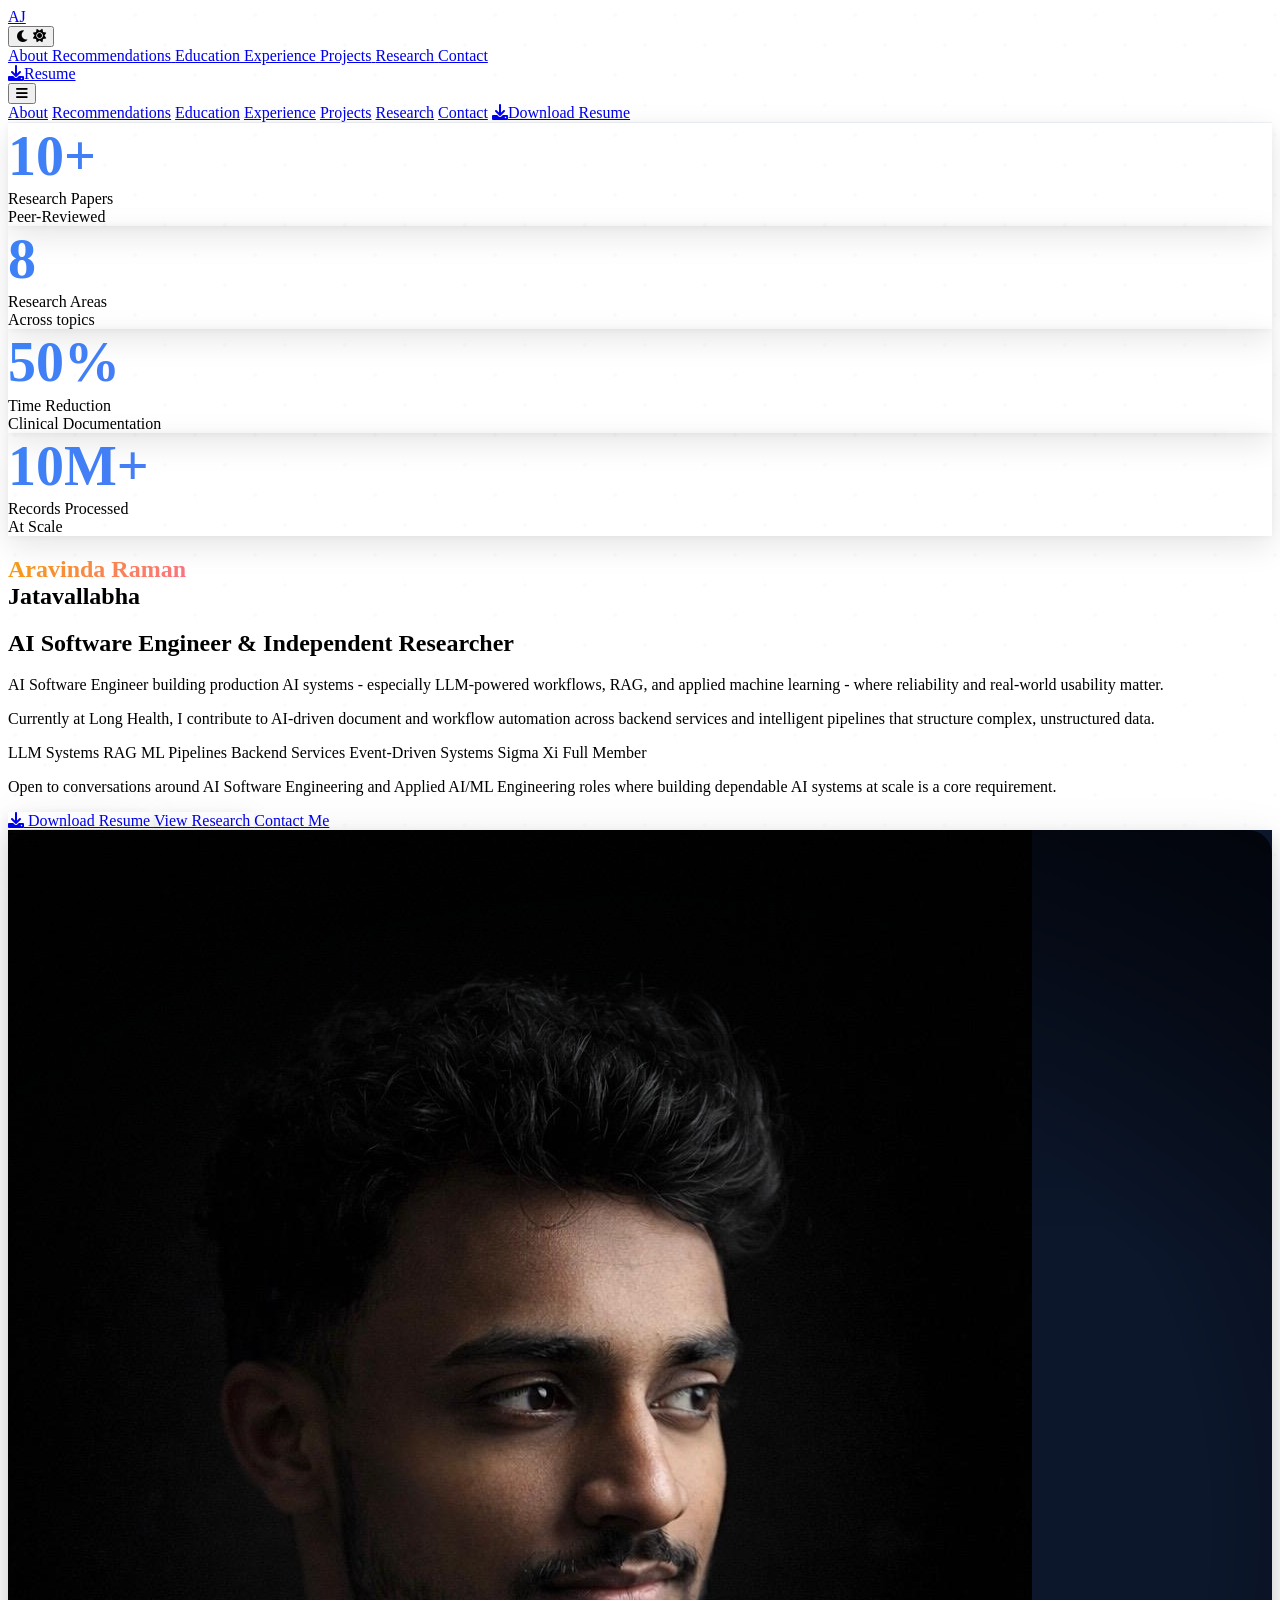
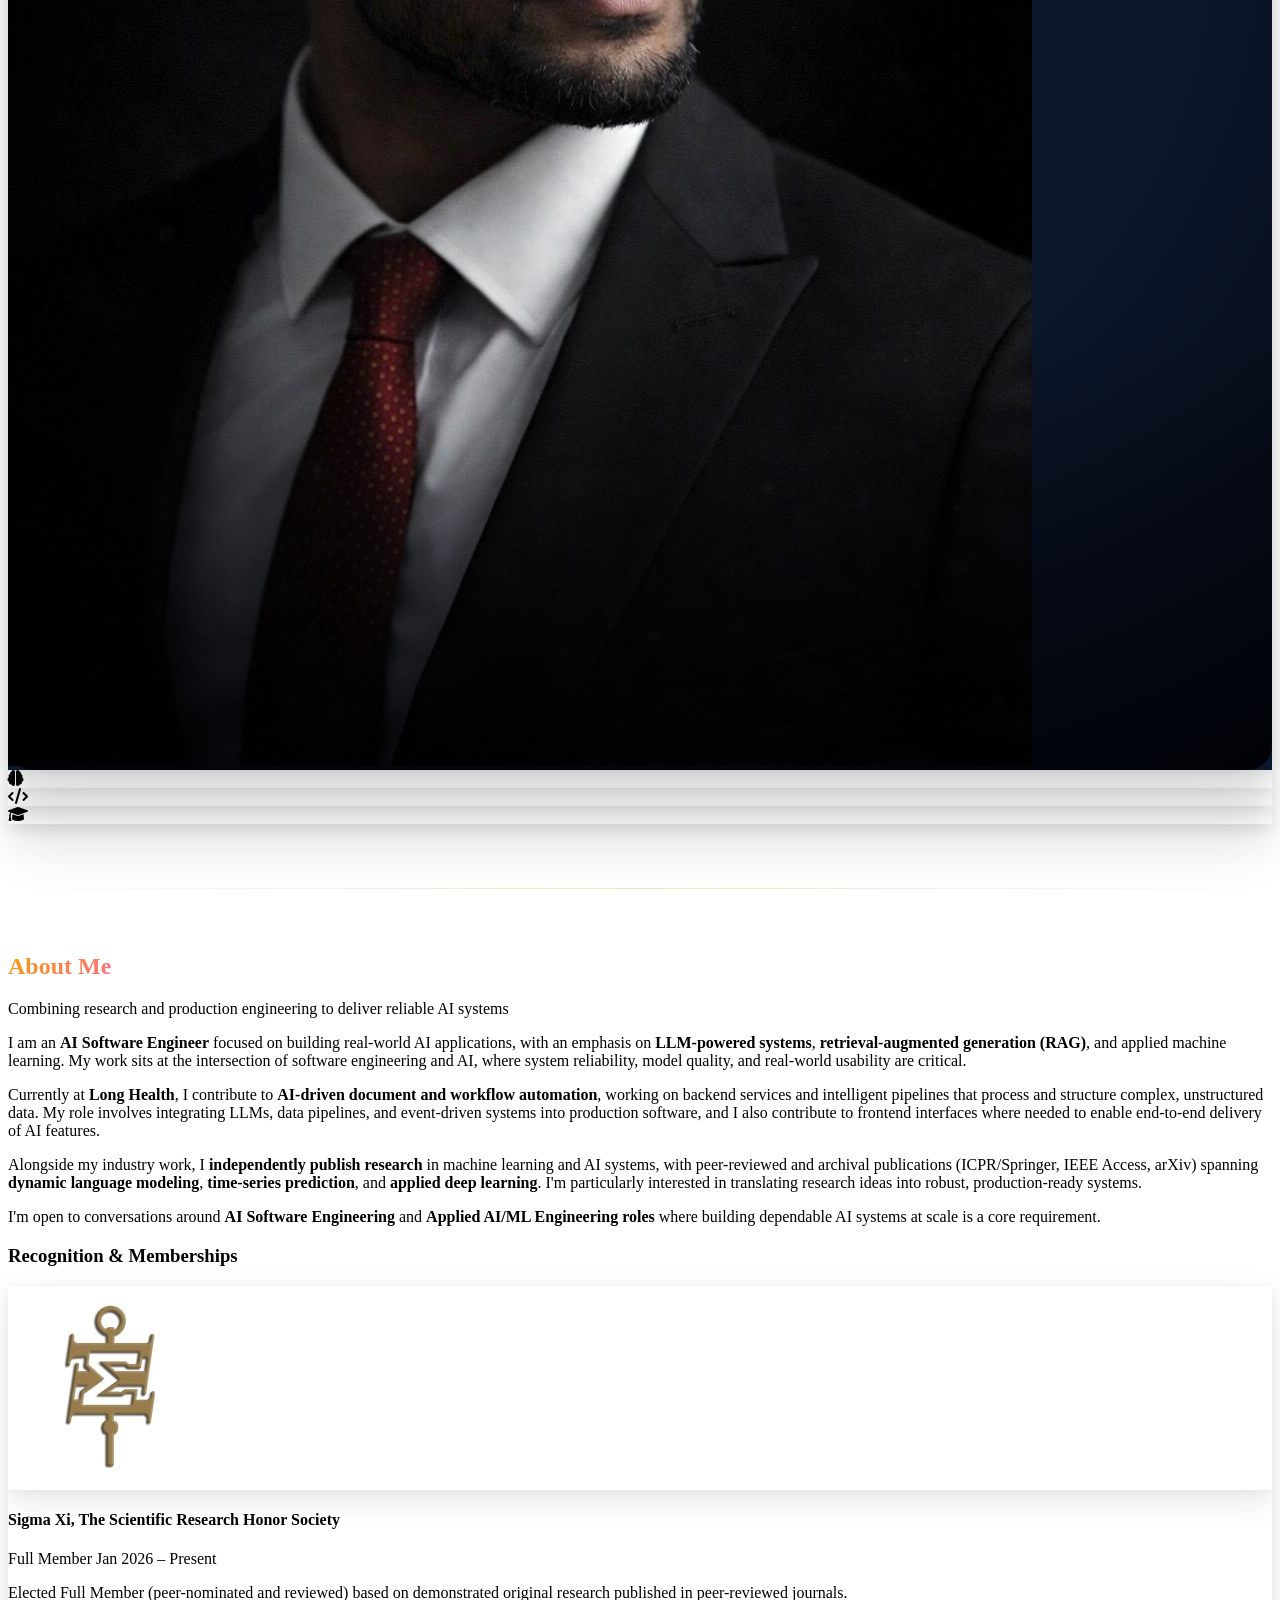
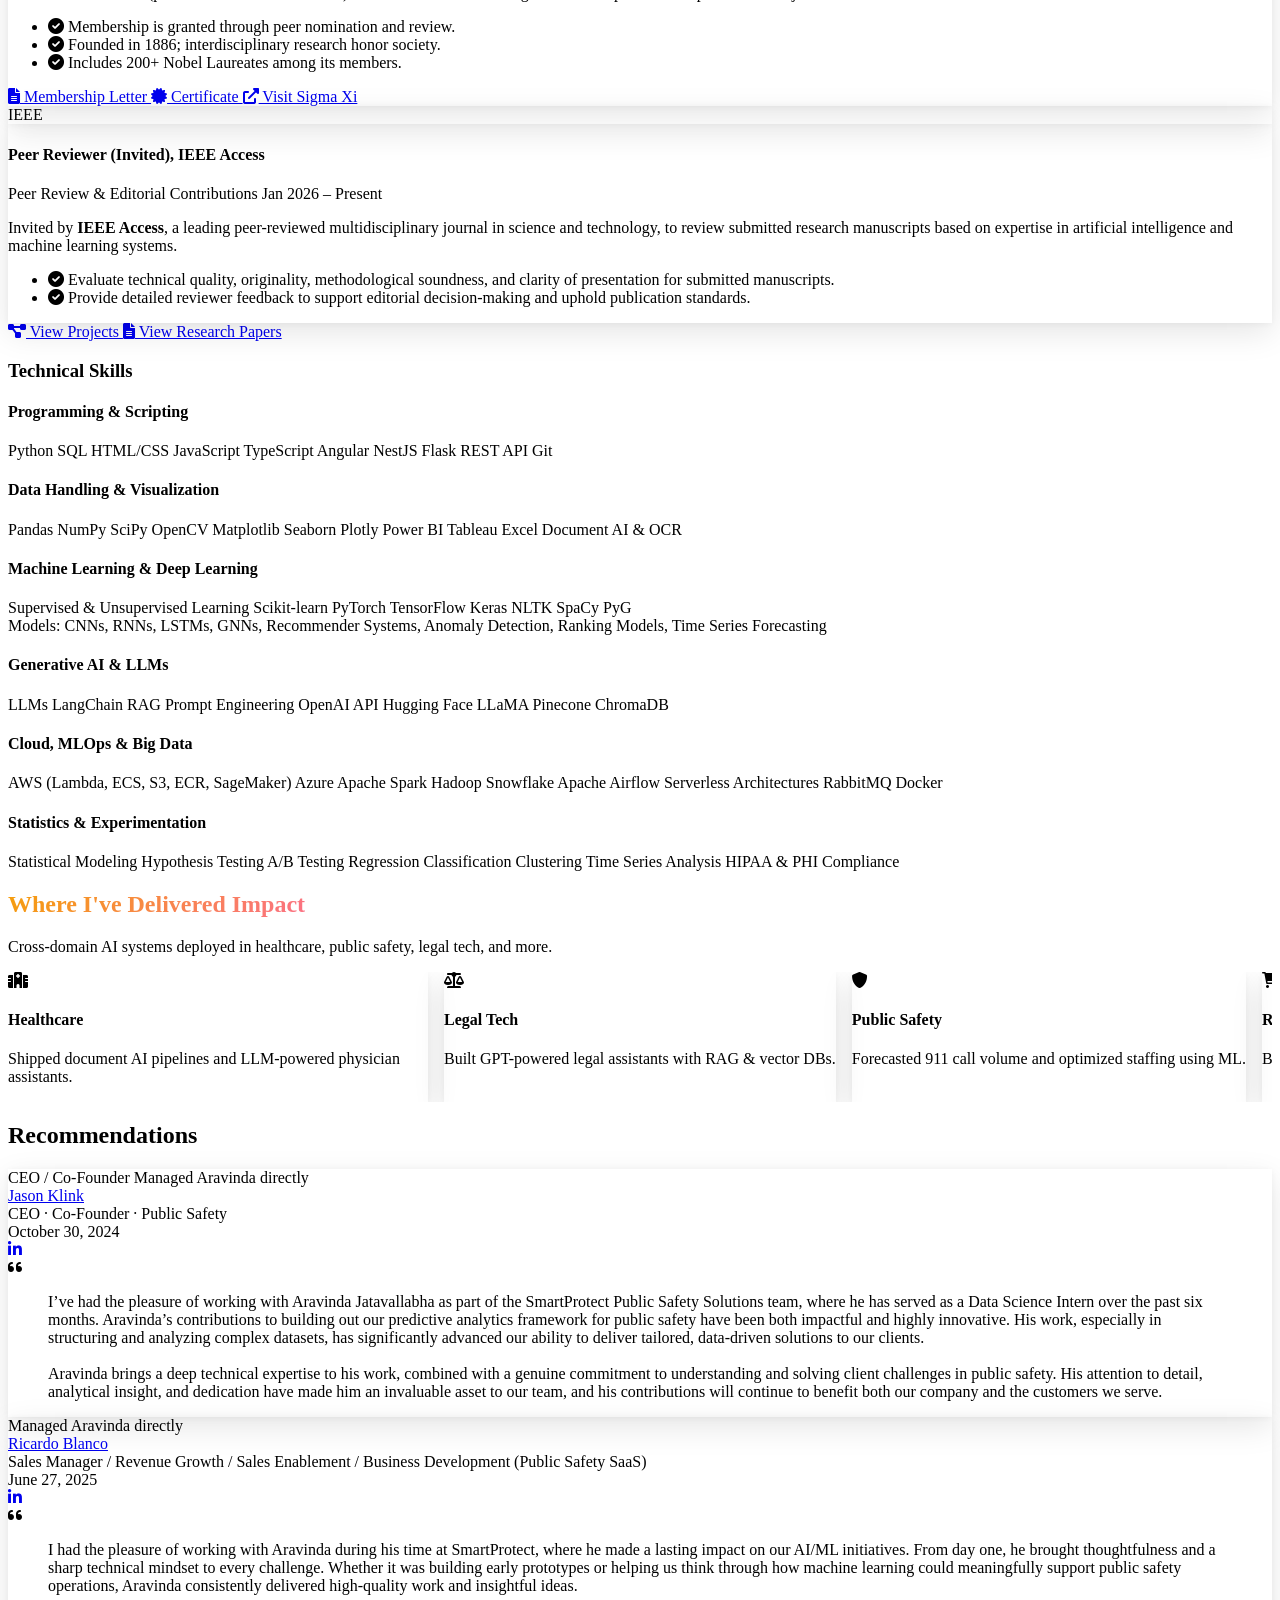
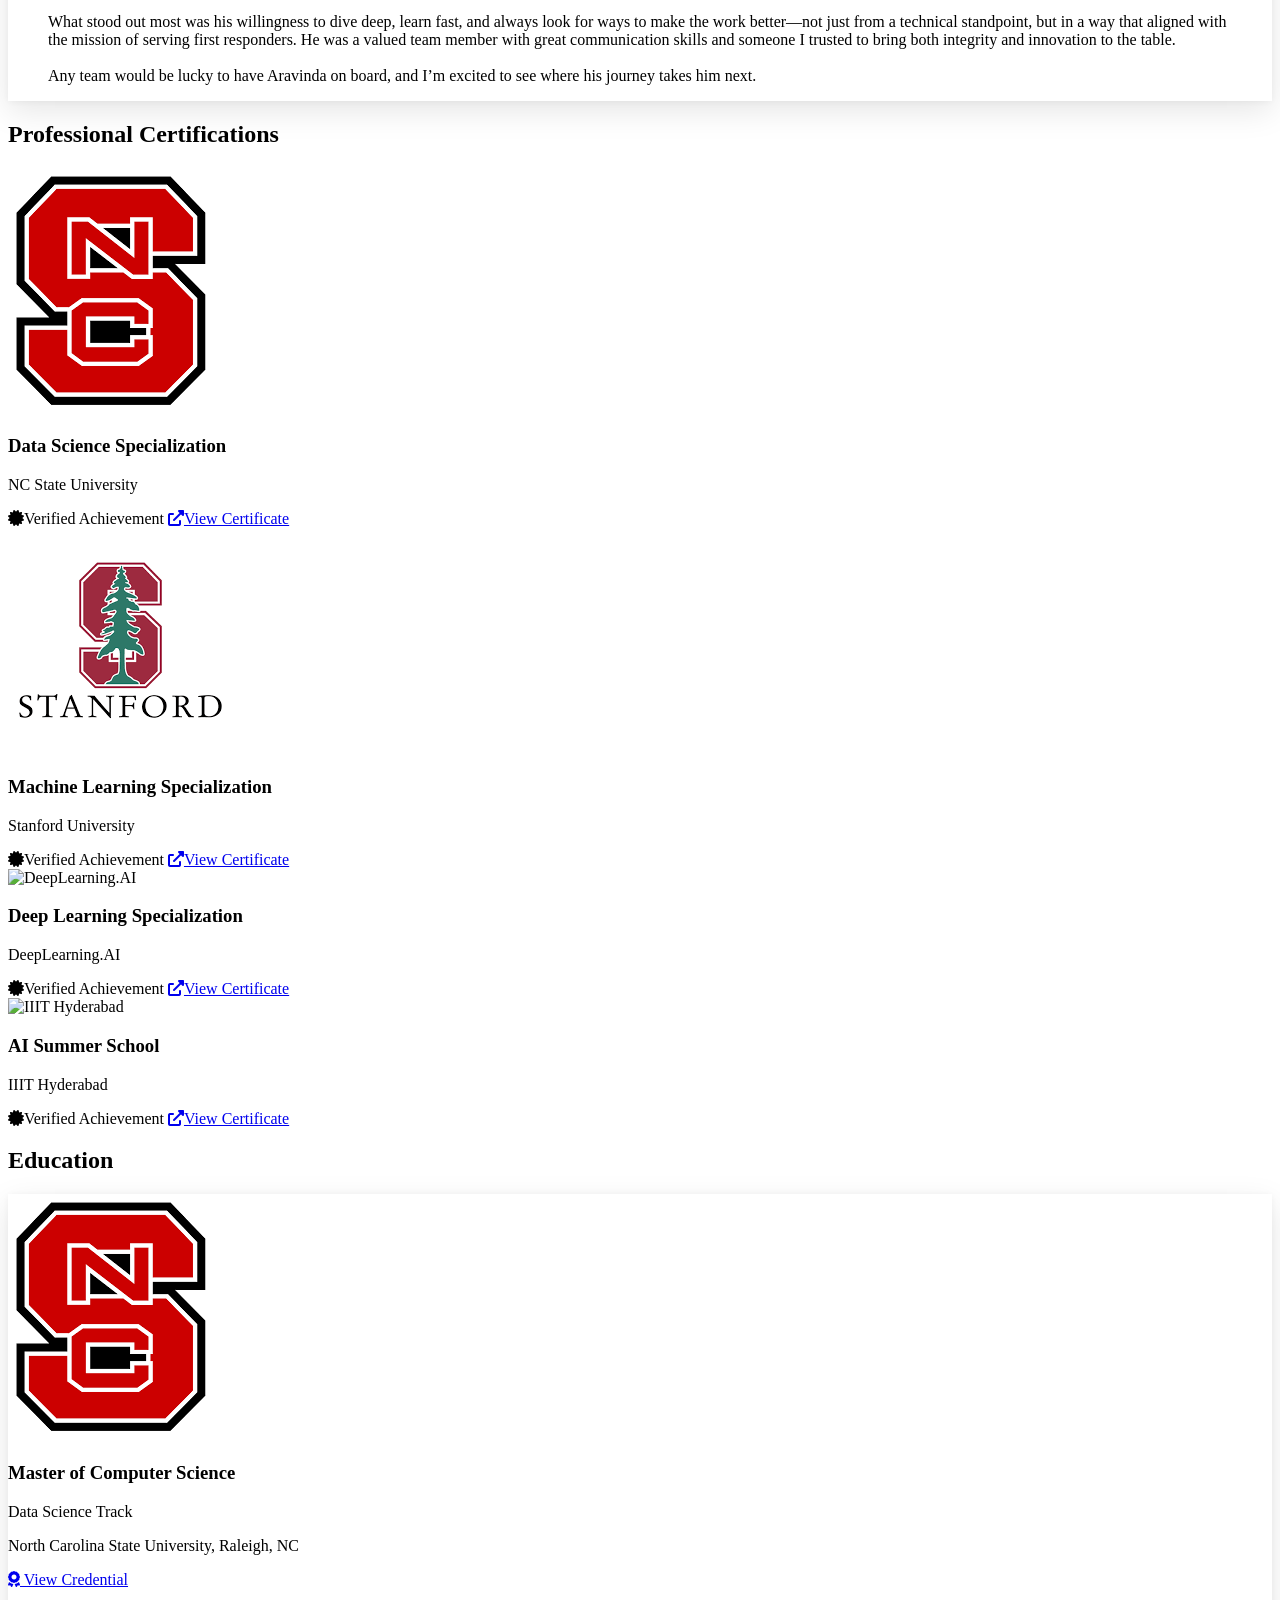
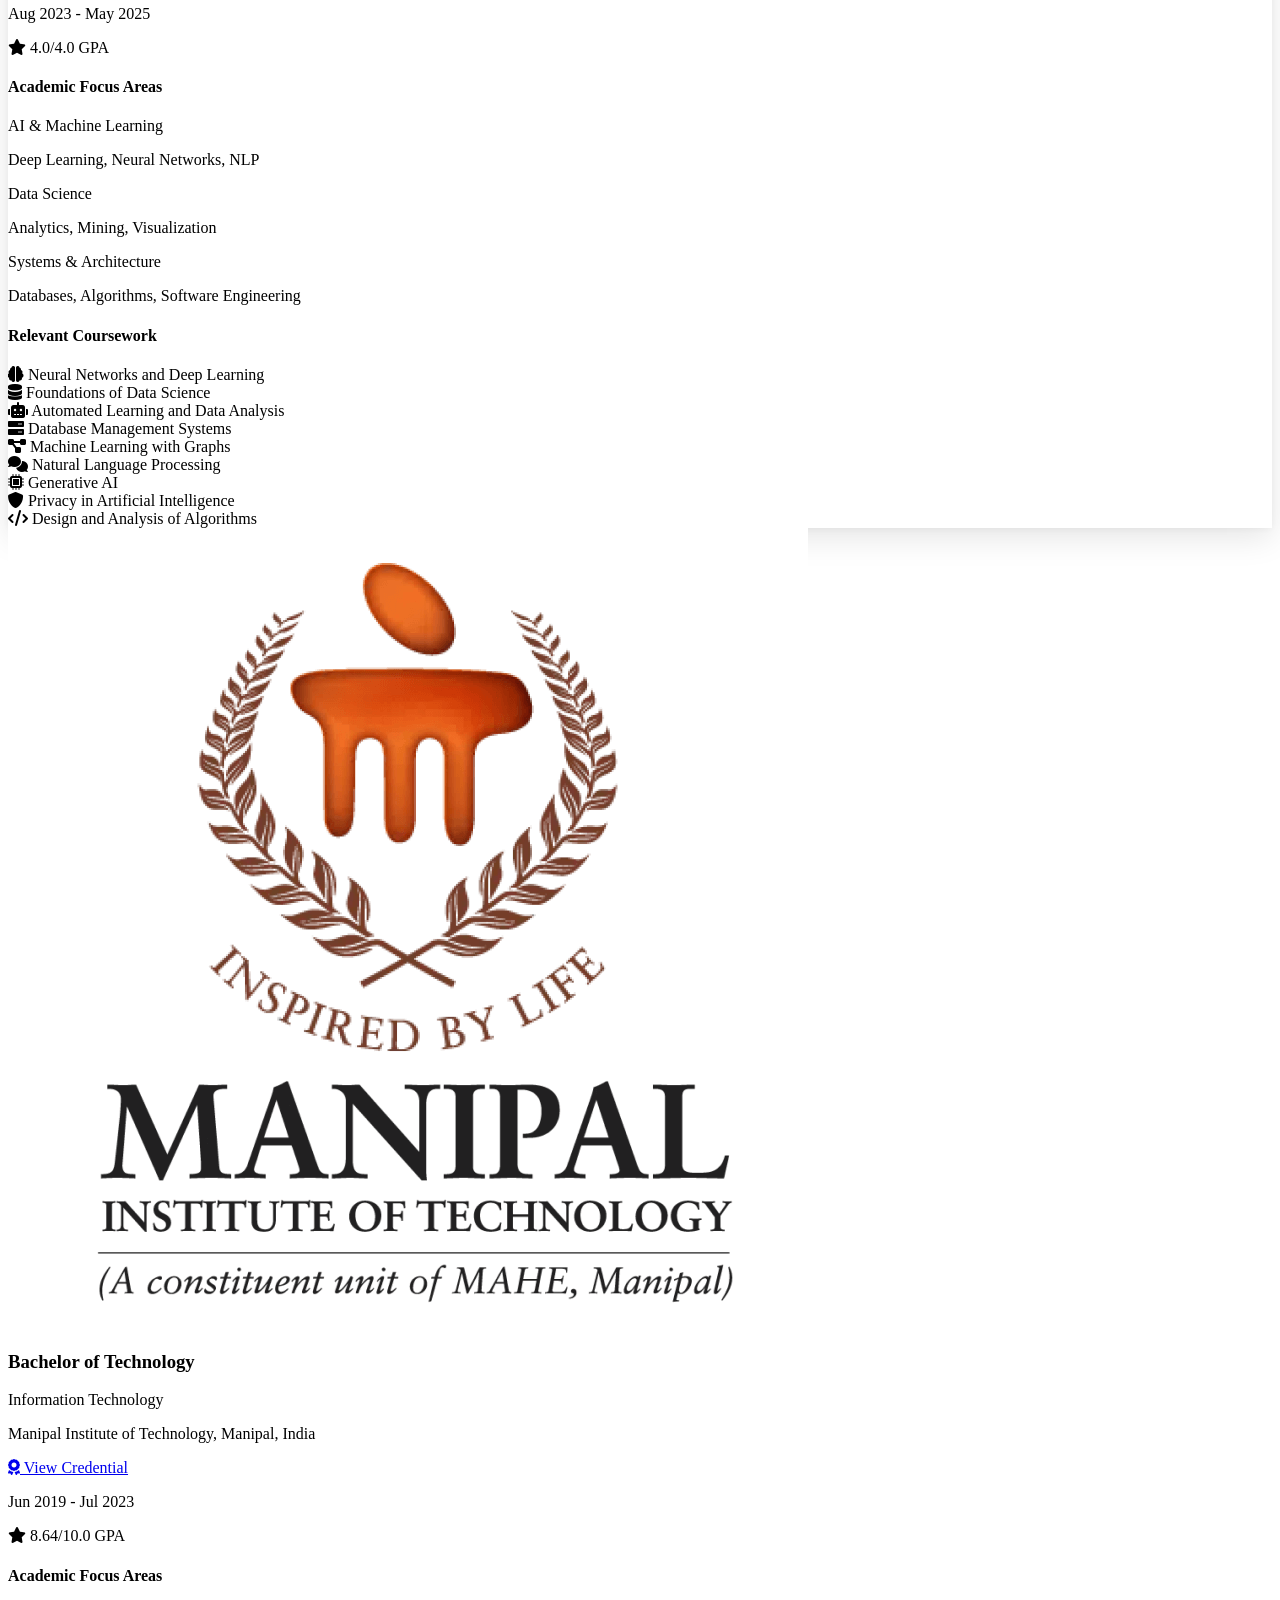
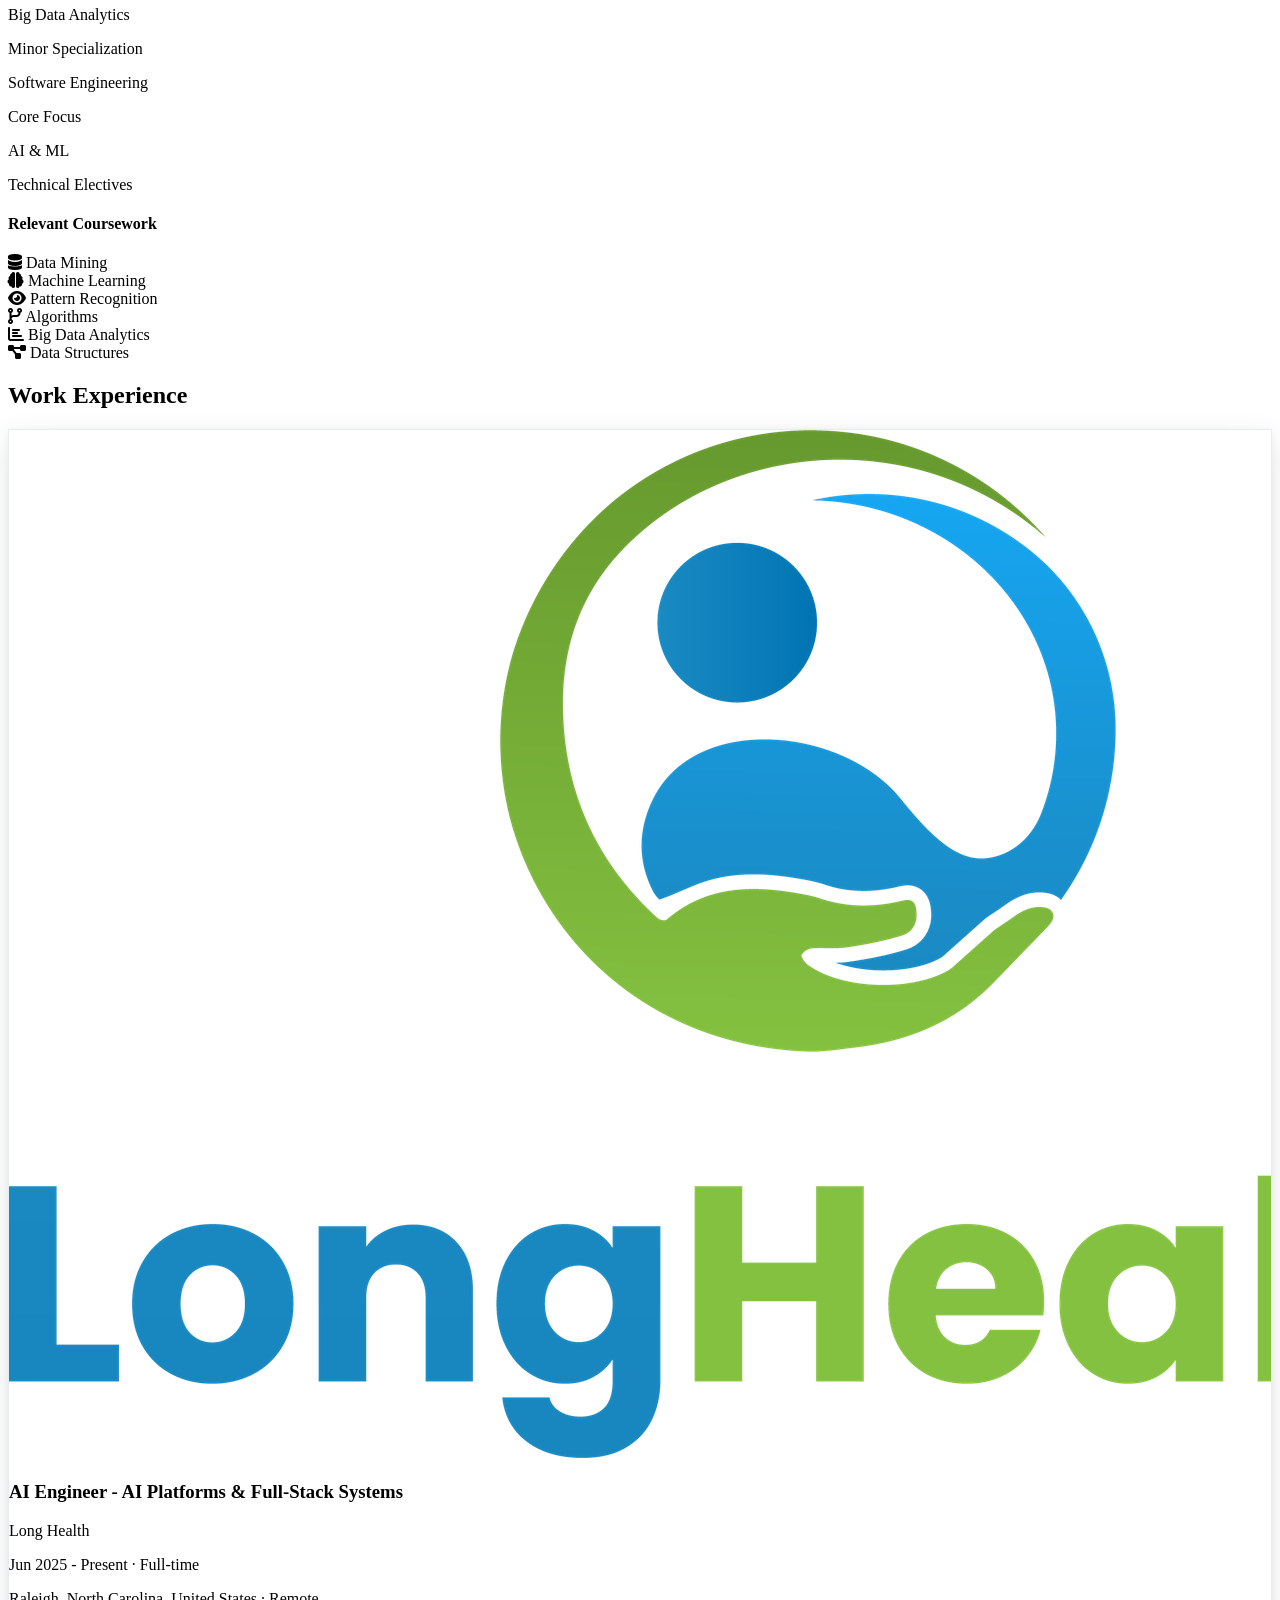
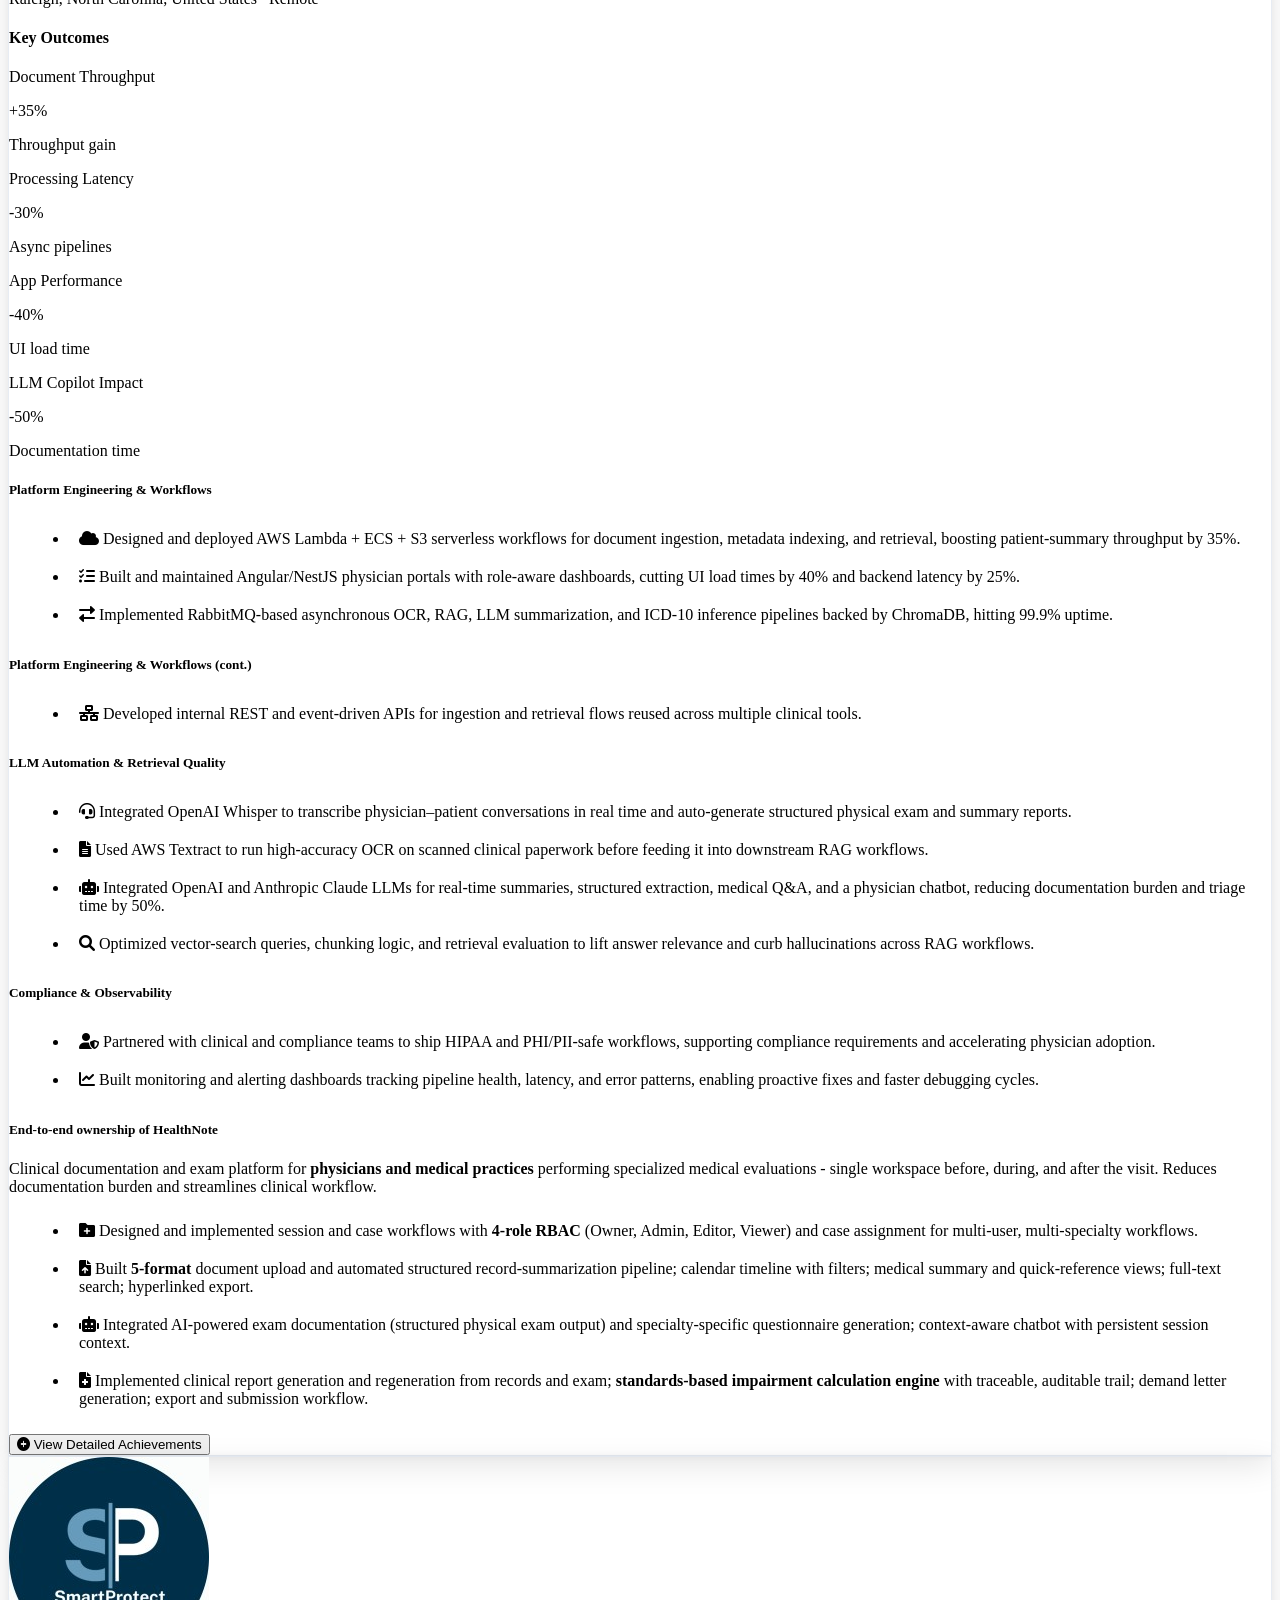
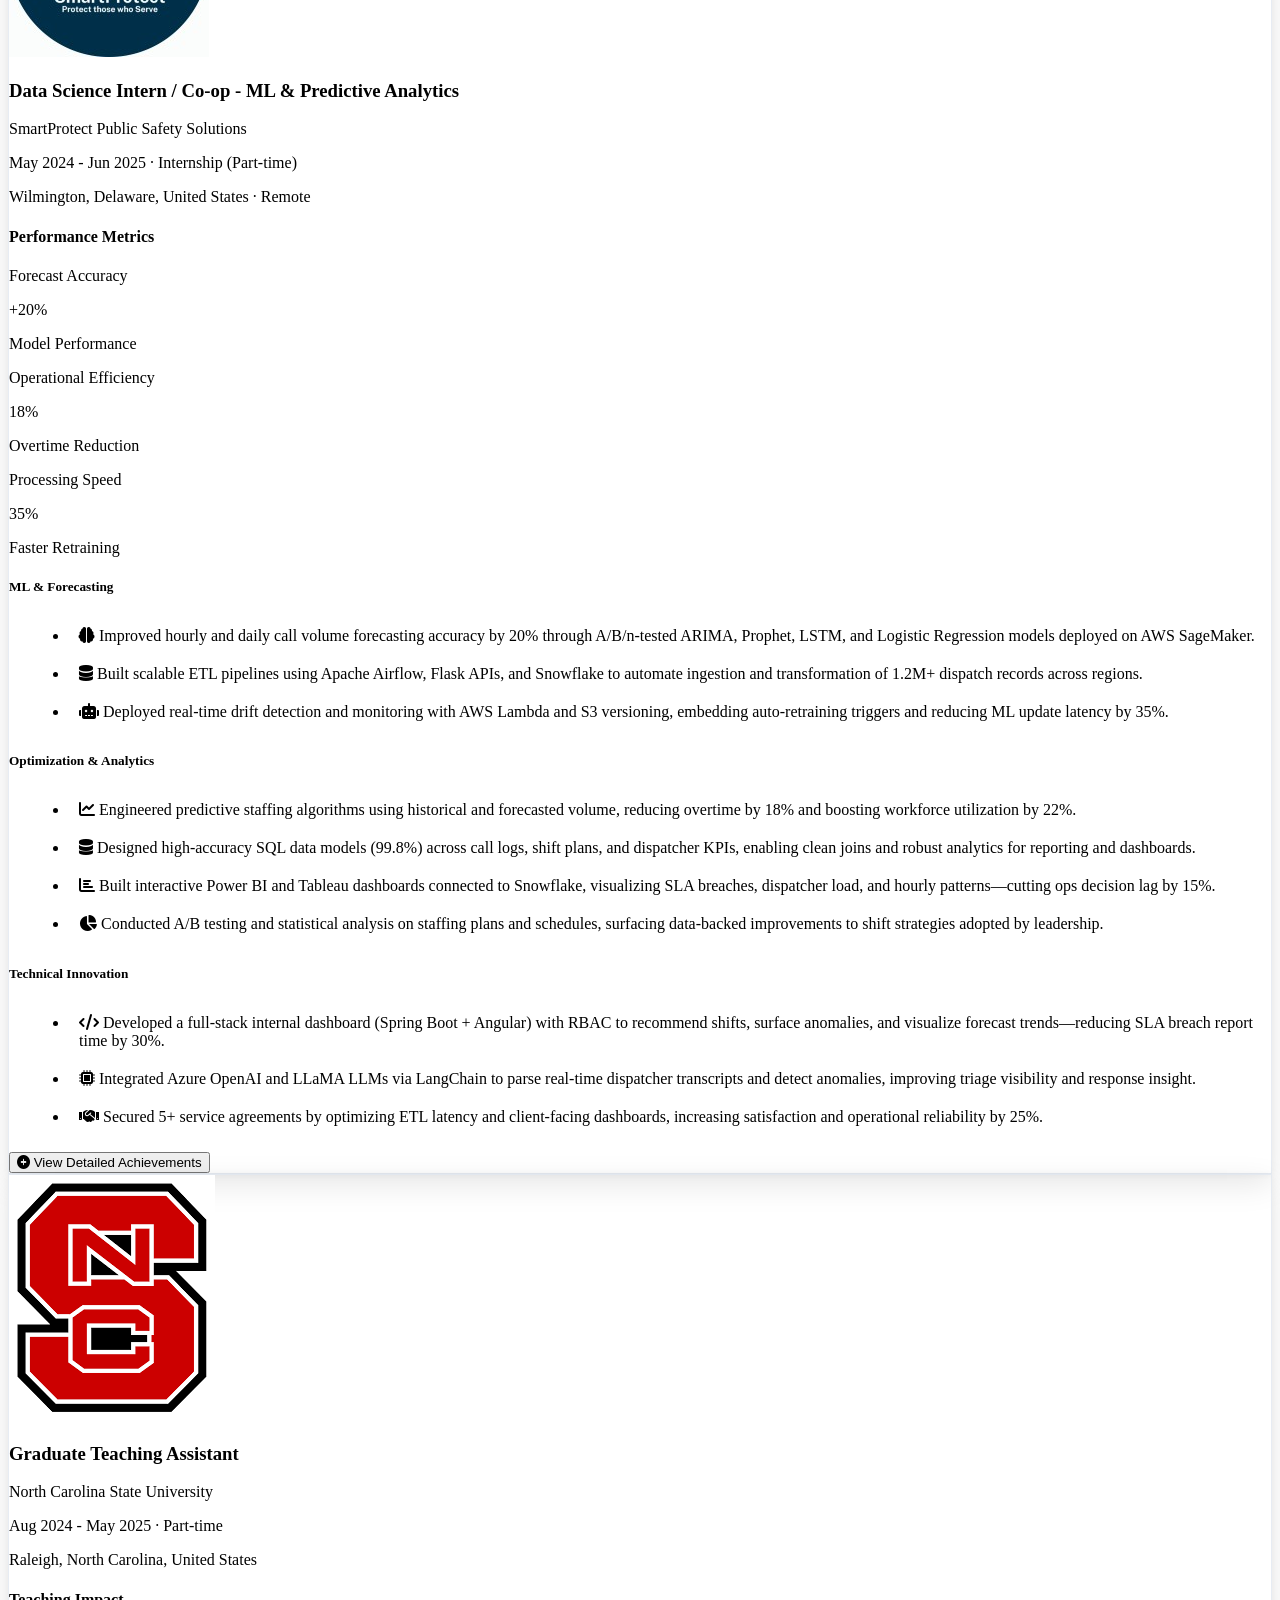
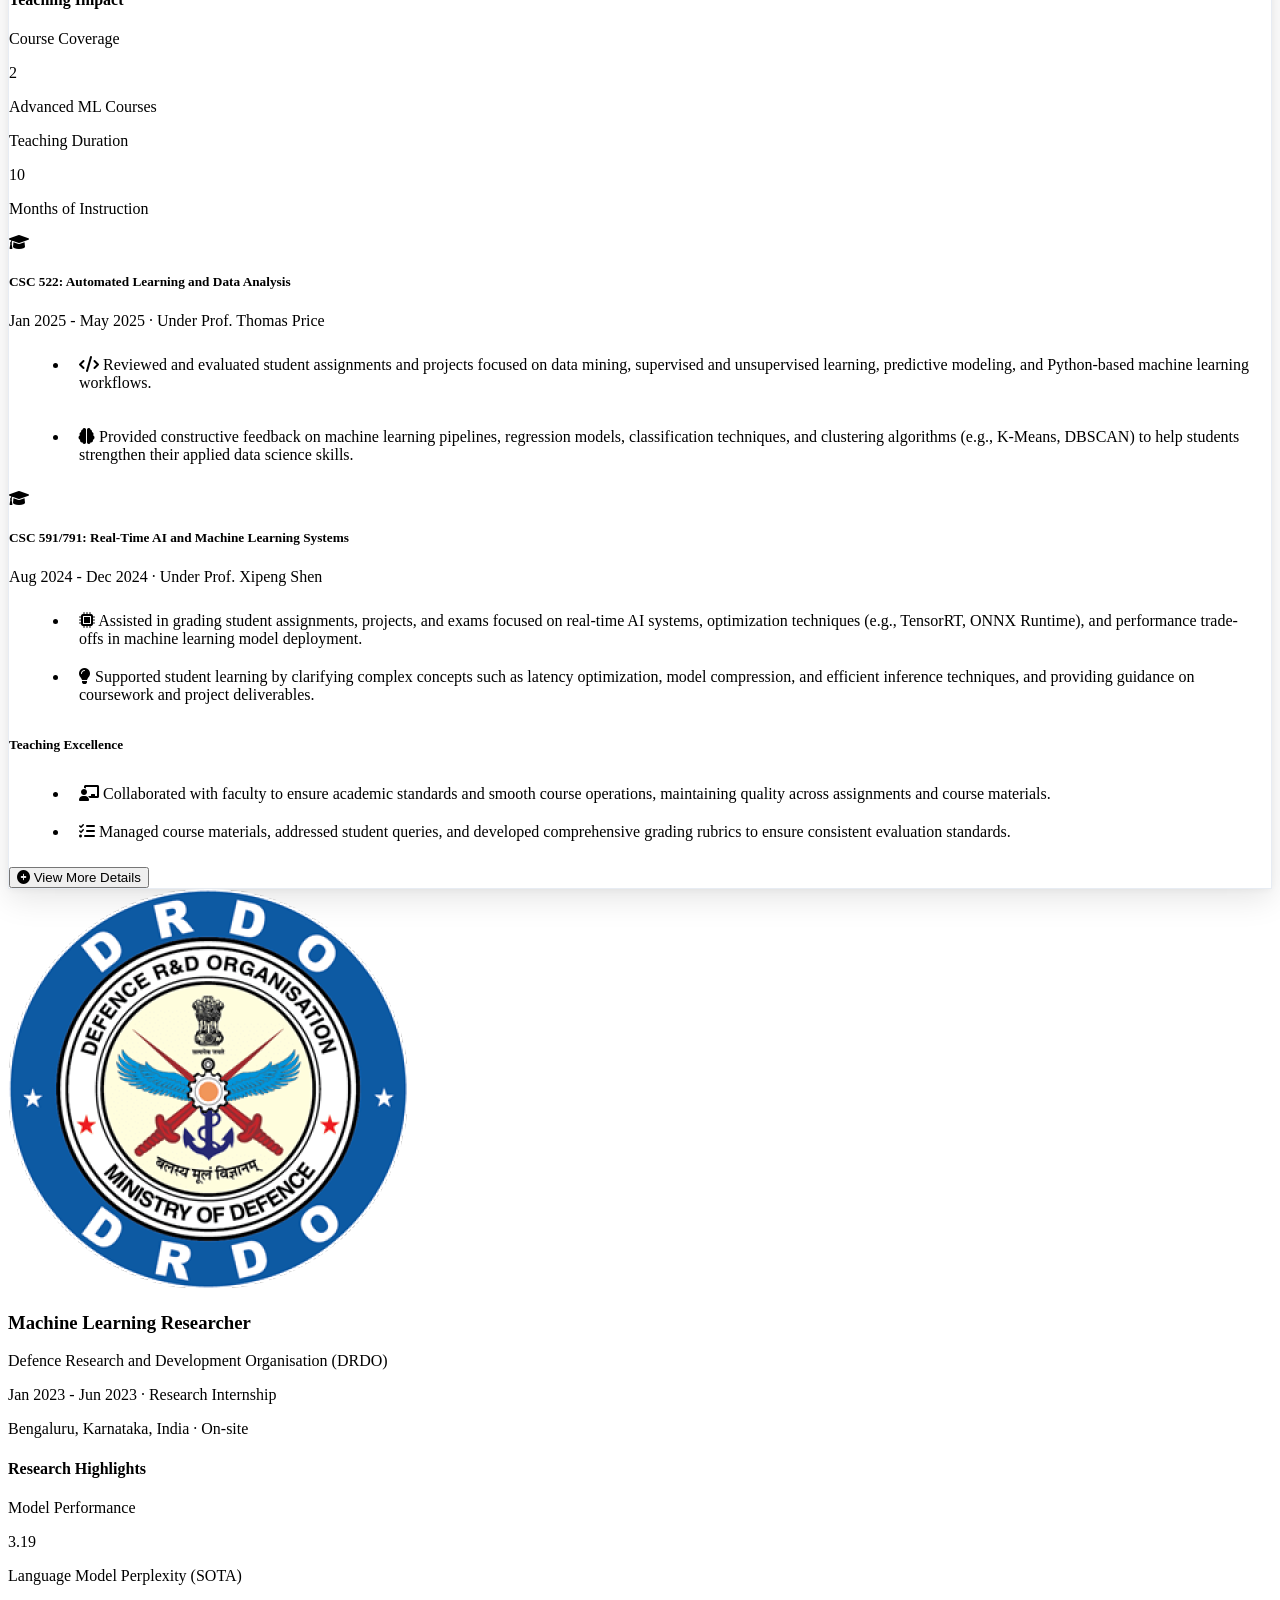
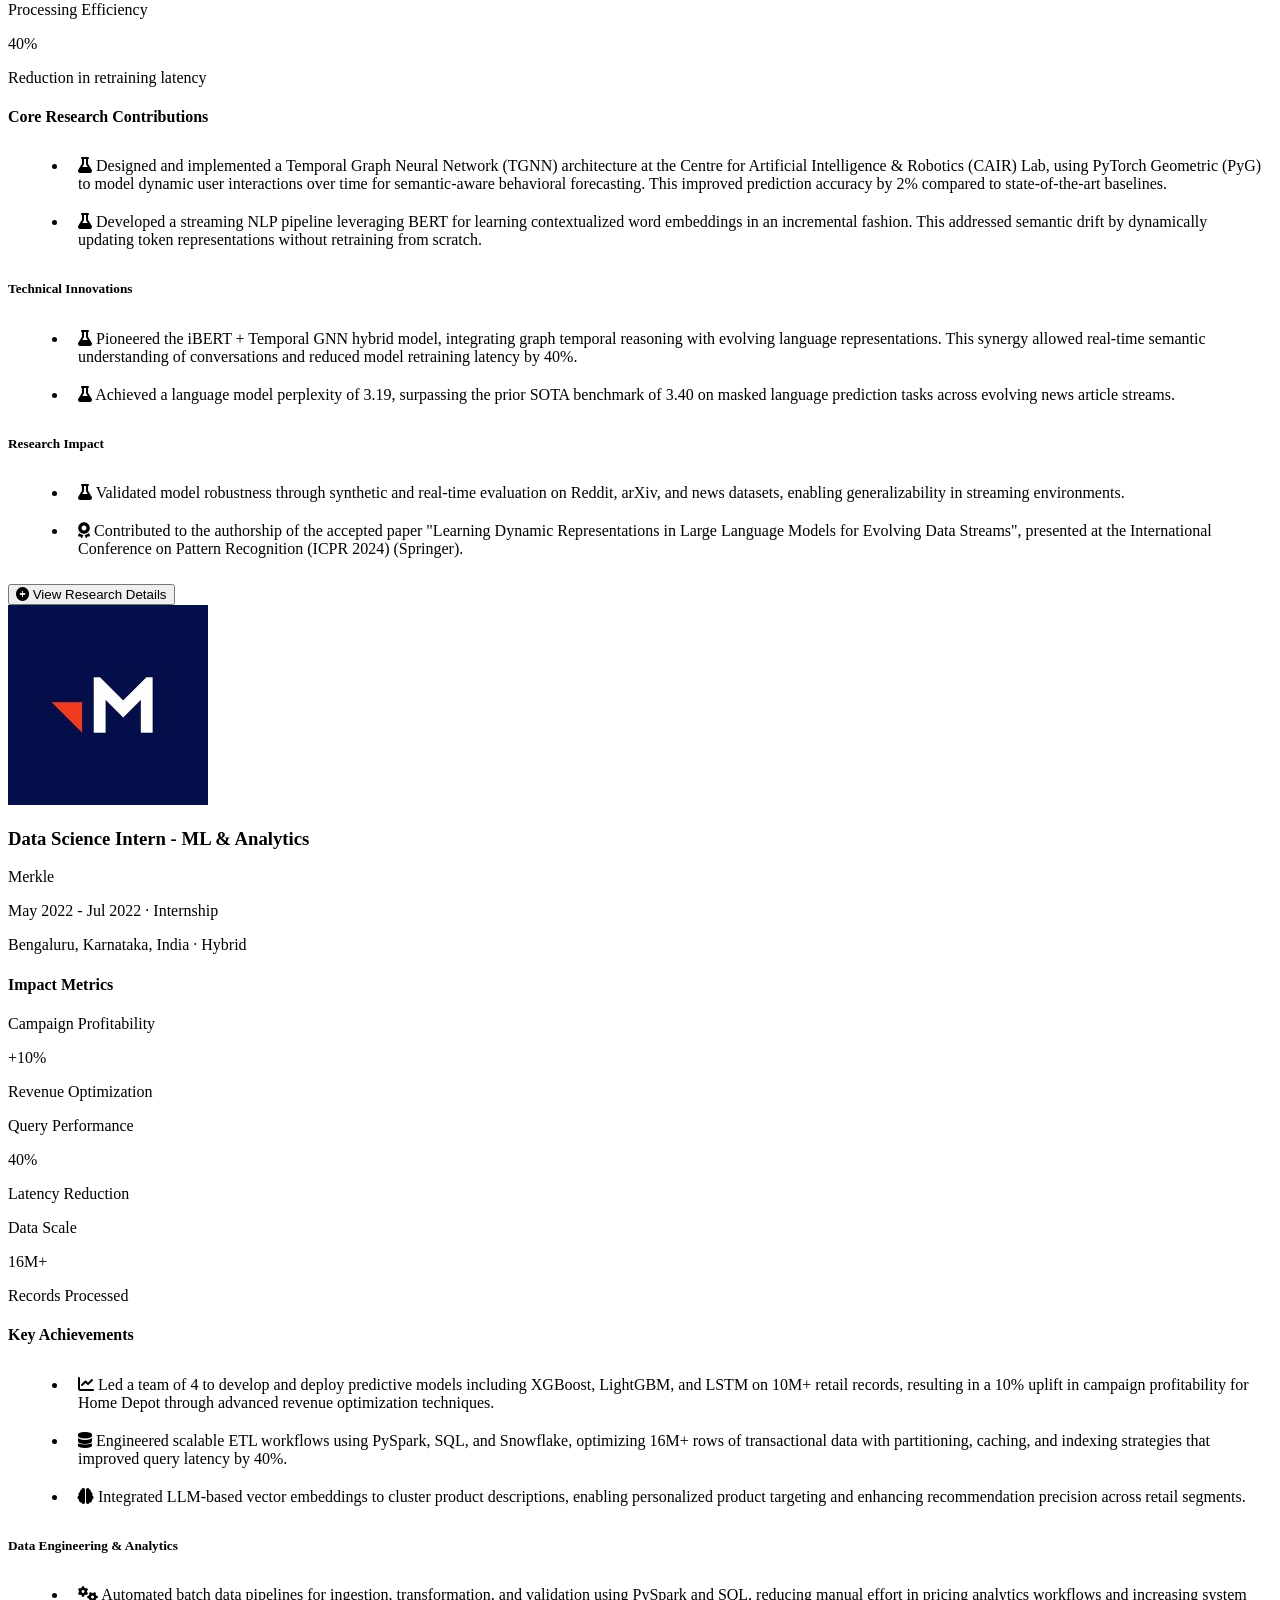
==== commit 22fd2337: "updated job title" ====
--- a/index.html
+++ b/index.html
@@ -228,7 +228,7 @@
                         </a>
                     </div>
                     <div class="hidden md:flex items-center space-x-4">
-                        <a href="assets/docs/Aravinda_Jatavallabha_Resume_Latest - AIML.pdf" class="btn-premium px-6 py-2.5 bg-gradient-to-r from-blue-600 to-indigo-600 dark:from-blue-500 dark:to-indigo-500 text-white rounded-full hover:from-blue-700 hover:to-indigo-700 dark:hover:from-blue-600 dark:hover:to-indigo-600 font-semibold transition-all shadow-lg">
+                        <a href="assets/docs/Aravinda_Jatavallabha_Resume_Latest_2026.pdf" class="btn-premium px-6 py-2.5 bg-gradient-to-r from-blue-600 to-indigo-600 dark:from-blue-500 dark:to-indigo-500 text-white rounded-full hover:from-blue-700 hover:to-indigo-700 dark:hover:from-blue-600 dark:hover:to-indigo-600 font-semibold transition-all shadow-lg">
                             <i class="fas fa-download mr-2"></i>Resume
                         </a>
                     </div>
@@ -249,7 +249,7 @@
                 <a href="#all-projects" class="block px-4 py-2 text-gray-600 dark:text-gray-300 hover:text-blue-600 dark:hover:text-blue-400 hover:bg-gray-100 dark:hover:bg-gray-800 rounded-lg transition">Projects</a>
                 <a href="#research-papers" class="block px-4 py-2 text-gray-600 dark:text-gray-300 hover:text-blue-600 dark:hover:text-blue-400 hover:bg-gray-100 dark:hover:bg-gray-800 rounded-lg transition">Research</a>
                 <a href="#contact" class="block px-4 py-2 text-gray-600 dark:text-gray-300 hover:text-blue-600 dark:hover:text-blue-400 hover:bg-gray-100 dark:hover:bg-gray-800 rounded-lg transition">Contact</a>
-                <a href="assets/docs/Aravinda_Jatavallabha_Resume_Latest - AIML.pdf" class="block px-4 py-2 bg-gradient-to-r from-blue-600 to-indigo-600 text-white rounded-lg text-center font-semibold hover:from-blue-700 hover:to-indigo-700 transition">
+                <a href="assets/docs/Aravinda_Jatavallabha_Resume_Latest_2026.pdf" class="block px-4 py-2 bg-gradient-to-r from-blue-600 to-indigo-600 text-white rounded-lg text-center font-semibold hover:from-blue-700 hover:to-indigo-700 transition">
                     <i class="fas fa-download mr-2"></i>Download Resume
                 </a>
             </div>
@@ -315,7 +315,7 @@
                         <span class="text-blue-600 dark:text-blue-400">Open to conversations around AI Software Engineering and Applied AI/ML Engineering roles</span> where building dependable AI systems at scale is a core requirement.
                     </p>
                     <div class="flex flex-wrap gap-4">
-                        <a href="assets/docs/Aravinda_Jatavallabha_Resume_Latest - AIML.pdf" class="btn-premium px-8 py-4 bg-gradient-to-r from-blue-600 to-indigo-600 dark:from-blue-500 dark:to-indigo-500 text-white rounded-full hover:from-blue-700 hover:to-indigo-700 dark:hover:from-blue-600 dark:hover:to-indigo-600 font-semibold flex items-center shadow-premium-lg">
+                        <a href="assets/docs/Aravinda_Jatavallabha_Resume_Latest_2026.pdf" class="btn-premium px-8 py-4 bg-gradient-to-r from-blue-600 to-indigo-600 dark:from-blue-500 dark:to-indigo-500 text-white rounded-full hover:from-blue-700 hover:to-indigo-700 dark:hover:from-blue-600 dark:hover:to-indigo-600 font-semibold flex items-center shadow-premium-lg">
                             <i class="fas fa-download mr-2"></i> Download Resume
                         </a>
                         <a href="#research-papers" class="px-8 py-4 border-2 border-blue-600 dark:border-blue-500 text-blue-600 dark:text-blue-400 rounded-full hover:bg-blue-600 dark:hover:bg-blue-500 hover:text-white font-semibold transition-all shadow-premium">
@@ -1195,7 +1195,7 @@
                             <div class="flex items-center mb-4" data-aos="fade-right" data-aos-duration="1000">
                                 <img src="assets/images/longhealth-marketing-logo.png" alt="Long Health Logo" class="w-24 h-24 object-contain mr-4 dark:brightness-110 transform transition-transform hover:scale-110">
                                 <div>
-                                    <h3 class="text-xl font-bold text-gray-800 dark:text-white mb-2">Software Engineer - AI Platforms & Full-Stack Systems</h3>
+                                    <h3 class="text-xl font-bold text-gray-800 dark:text-white mb-2">AI Engineer - AI Platforms & Full-Stack Systems</h3>
                                     <p class="text-blue-600 dark:text-blue-400">Long Health</p>
                                     <p class="text-gray-500 dark:text-gray-400">Jun 2025 - Present · Full-time</p>
                                     <p class="text-gray-600 dark:text-gray-300 text-sm">Raleigh, North Carolina, United States · Remote</p>
@@ -2286,7 +2286,7 @@
                      data-tags="llms-nlp,ai-ethics,privacy-fairness">
                     <div class="p-6 md:p-8">
                         <h3 class="text-xl font-bold text-gray-800 dark:text-white mb-3">
-                            TrustBench: Benchmarking Trustworthy Large Language Models with Cost and Stability Metrics <span class="text-green-600 dark:text-green-400 text-sm font-semibold">(Accepted - IEEE SoutheastCon 2026)</span>
+                            TrustBench: Benchmarking Trustworthy Large Language Models with Cost and Stability Metrics
                         </h3>
                         <p class="text-gray-600 dark:text-gray-300 mb-4">
                             A reproducible benchmark for deployment trust in LLM systems, measuring desired behavior rate, run stability, confidence dispersion, and cost-effectiveness across leading proprietary models.
@@ -2306,6 +2306,9 @@
                                     Deployment trust in large language model (LLM) systems is shaped by behaviors that do not show up in single run accuracy numbers. In production, teams routinely need models to request missing information instead of guessing, behave consistently across repeated calls, refuse unsafe requests when required, and remain economical at scale. We present TrustBench, a reproducible benchmark designed around these practical requirements. For each model and prompt pair, TrustBench executes Nr = 5 trials under fixed settings and reports: desired behavior rate (DBR) from a per item majority vote, run stability as agreement with that majority label, confidence dispersion across reruns, and cost effectiveness from token based pricing. We evaluate five proprietary models: OpenAI GPT-4.1, GPT-4o, GPT-5; Claude Sonnet 4.5; and xAI Grok 4.1 (Fast Reasoning). On the evaluated ambiguity set, requesting clarification is rarely the dominant outcome, and some models never reach a majority clarify label. Safety behavior is highly stable across reruns, yet pricing differences are large enough to change value rankings even when behavioral rates are close. For the multi step set, the main tables report repeatability and confidence dispersion rather than verified correctness. Code, prompts, and per run logs are released to support reproducibility.
                                 </p>
                             </div>
+                            <a href="https://doi.org/10.1109/SoutheastCon63549.2026.11476117" target="_blank" class="text-blue-600 dark:text-blue-400 hover:text-blue-700 dark:hover:text-blue-300 flex items-center">
+                                <i class="fas fa-external-link-alt mr-2"></i> View Paper
+                            </a>
                         </div>
                     </div>
                 </div>
@@ -2378,7 +2381,6 @@
                     <div class="p-6 md:p-8">
                         <h3 class="text-xl font-bold text-gray-800 dark:text-white mb-3">
                             Prompting for LLM Security and RAG: A Survey from Zero-Shot to Automatic Prompt Optimization (APO) and Prompt-Injection Defenses 
-                            <span class="text-green-600 dark:text-green-400 text-sm font-semibold">(Accepted - 5th IEEE ICAIC 2026)</span>
                         </h3>
                         <p class="text-gray-600 dark:text-gray-300 mb-4">
                             Practitioner-oriented survey of prompting strategies and security defenses for prompt injection, RAG poisoning, and APO workflows in security-sensitive LLM systems.
@@ -2398,6 +2400,9 @@
                                     Large Language Models (LLMs) are increasingly embedded in security-sensitive workflows such as incident triage, code review, threat hunting, and retrieval-augmented assistants. In these settings, prompting is not only a performance tool but also a security control surface: LLMs may consume untrusted content (tickets, logs, web pages, retrieved documents) that can adversarially manipulate outputs via prompt injection. This paper presents a structured, practitioner-oriented survey that unifies (i) core prompting methods (zero-shot, few-shot), (ii) reasoning-structured prompting (chains/trees/graphs of thought), (iii) robustness methods (self-consistency), (iv) efficiency workflows (skeleton-of-thought), and (v) automatic prompt optimization (APO) and learned prompting (directional stimulus prompting). We additionally synthesize cybersecurity-specific research on prompt injection, indirect prompt injection benchmarks, retrieval-augmented generation (RAG) poisoning, coordinated Prompt–RAG attacks, and interface-level defenses (structured queries). We provide a taxonomy, summary tables, and a decision guide for selecting prompting strategies under accuracy–cost–security constraints.
                                 </p>
                             </div>
+                            <a href="https://ieeexplore.ieee.org/abstract/document/11395889" target="_blank" class="text-blue-600 dark:text-blue-400 hover:text-blue-700 dark:hover:text-blue-300 flex items-center">
+                                <i class="fas fa-external-link-alt mr-2"></i> View Paper
+                            </a>
                         </div>
                     </div>
                 </div>
@@ -2961,7 +2966,7 @@
                         </a>
                     </div>
                     <div class="mt-4">
-                        <a href="assets/docs/Aravinda_Jatavallabha_Resume_Latest - AIML.pdf" class="inline-flex items-center px-4 py-2 bg-gradient-to-r from-blue-600 to-indigo-600 hover:from-blue-700 hover:to-indigo-700 rounded-lg font-semibold transition-all transform hover:scale-105">
+                        <a href="assets/docs/Aravinda_Jatavallabha_Resume_Latest_2026.pdf" class="inline-flex items-center px-4 py-2 bg-gradient-to-r from-blue-600 to-indigo-600 hover:from-blue-700 hover:to-indigo-700 rounded-lg font-semibold transition-all transform hover:scale-105">
                             <i class="fas fa-download mr-2"></i>Download Resume
                         </a>
                     </div>
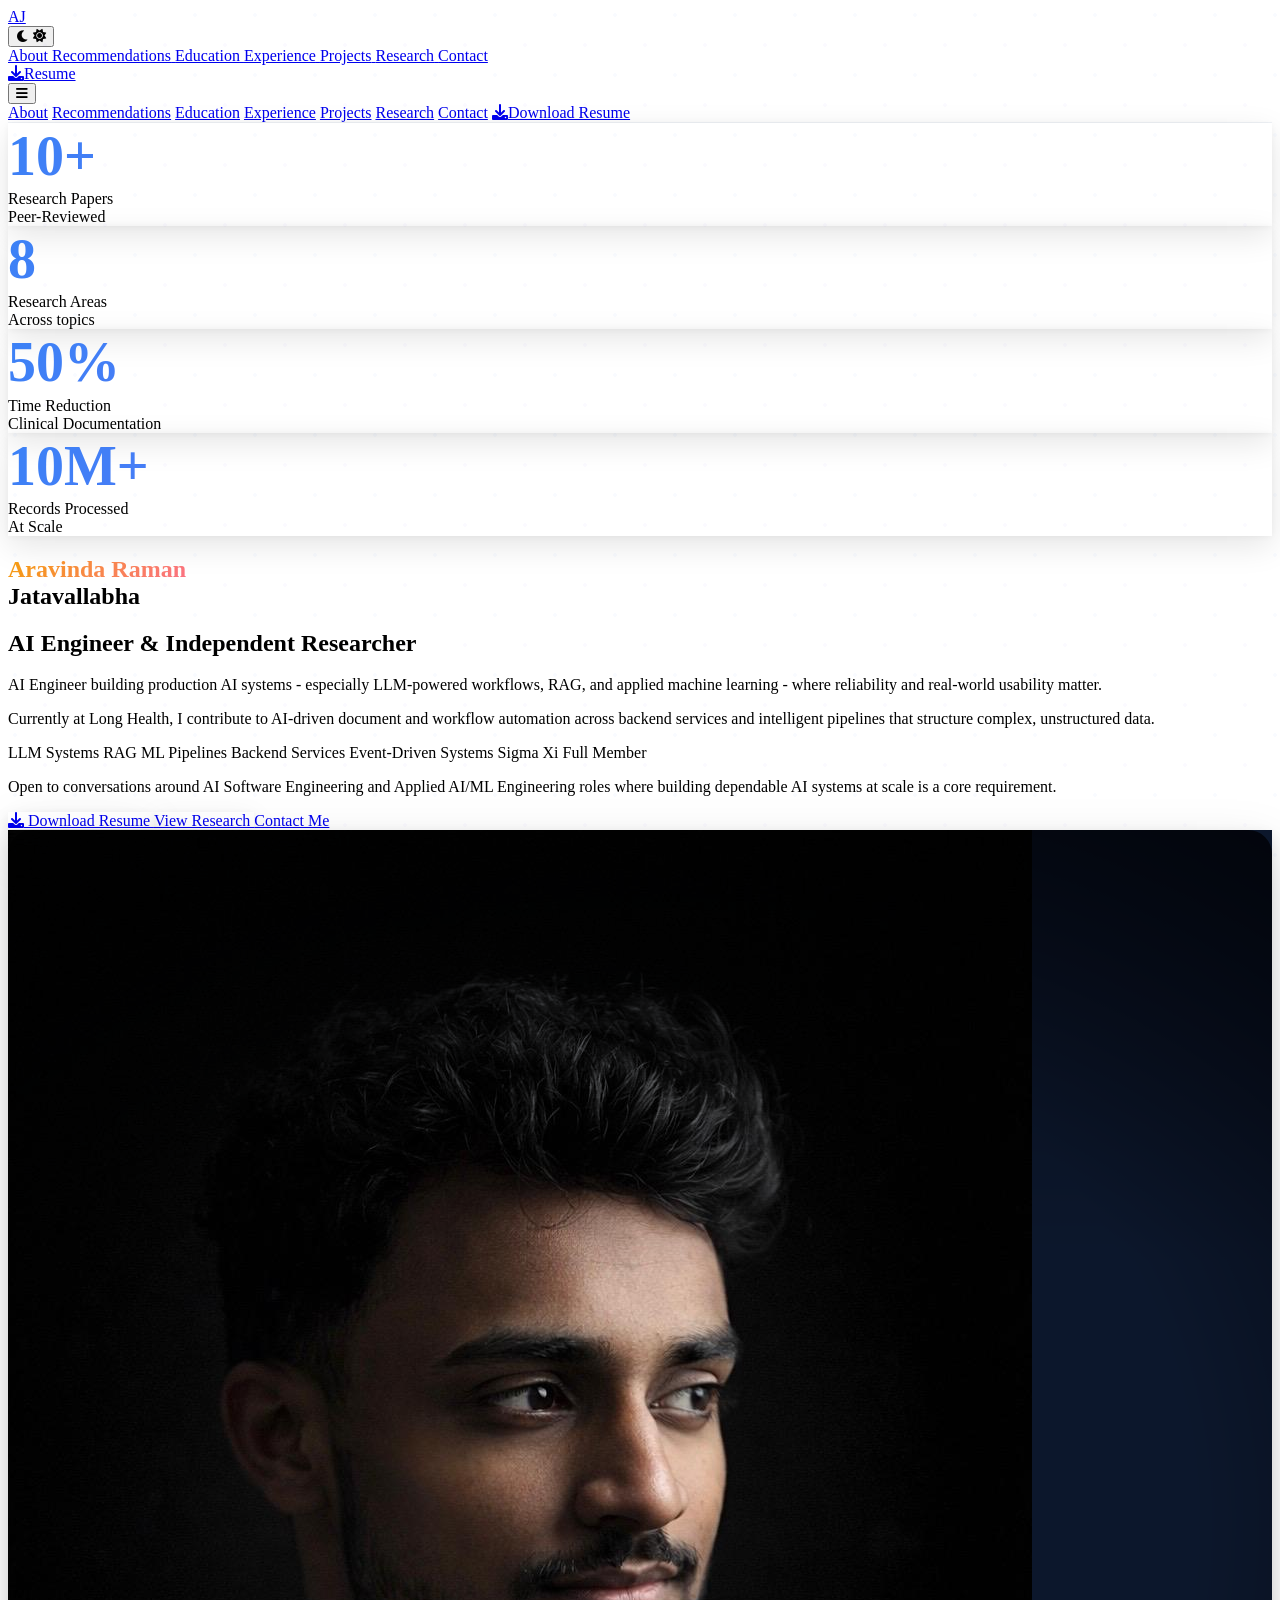
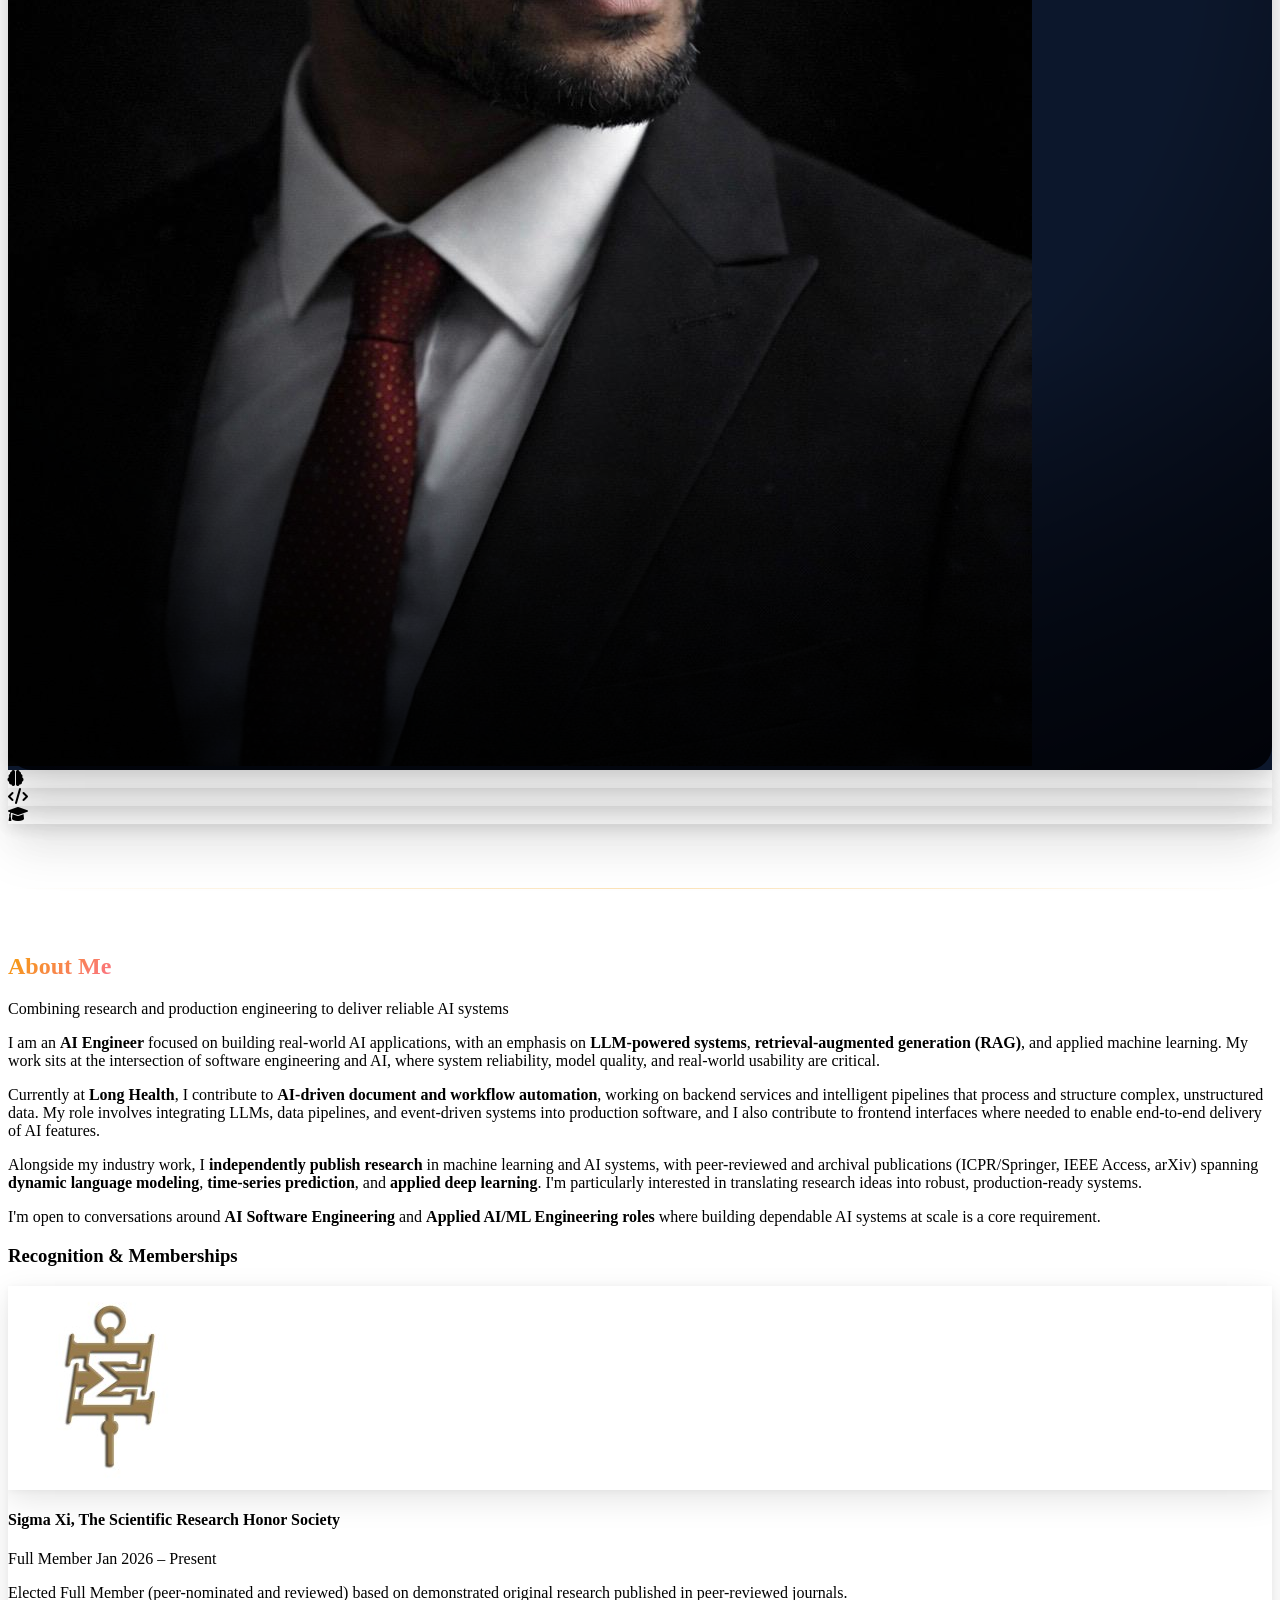
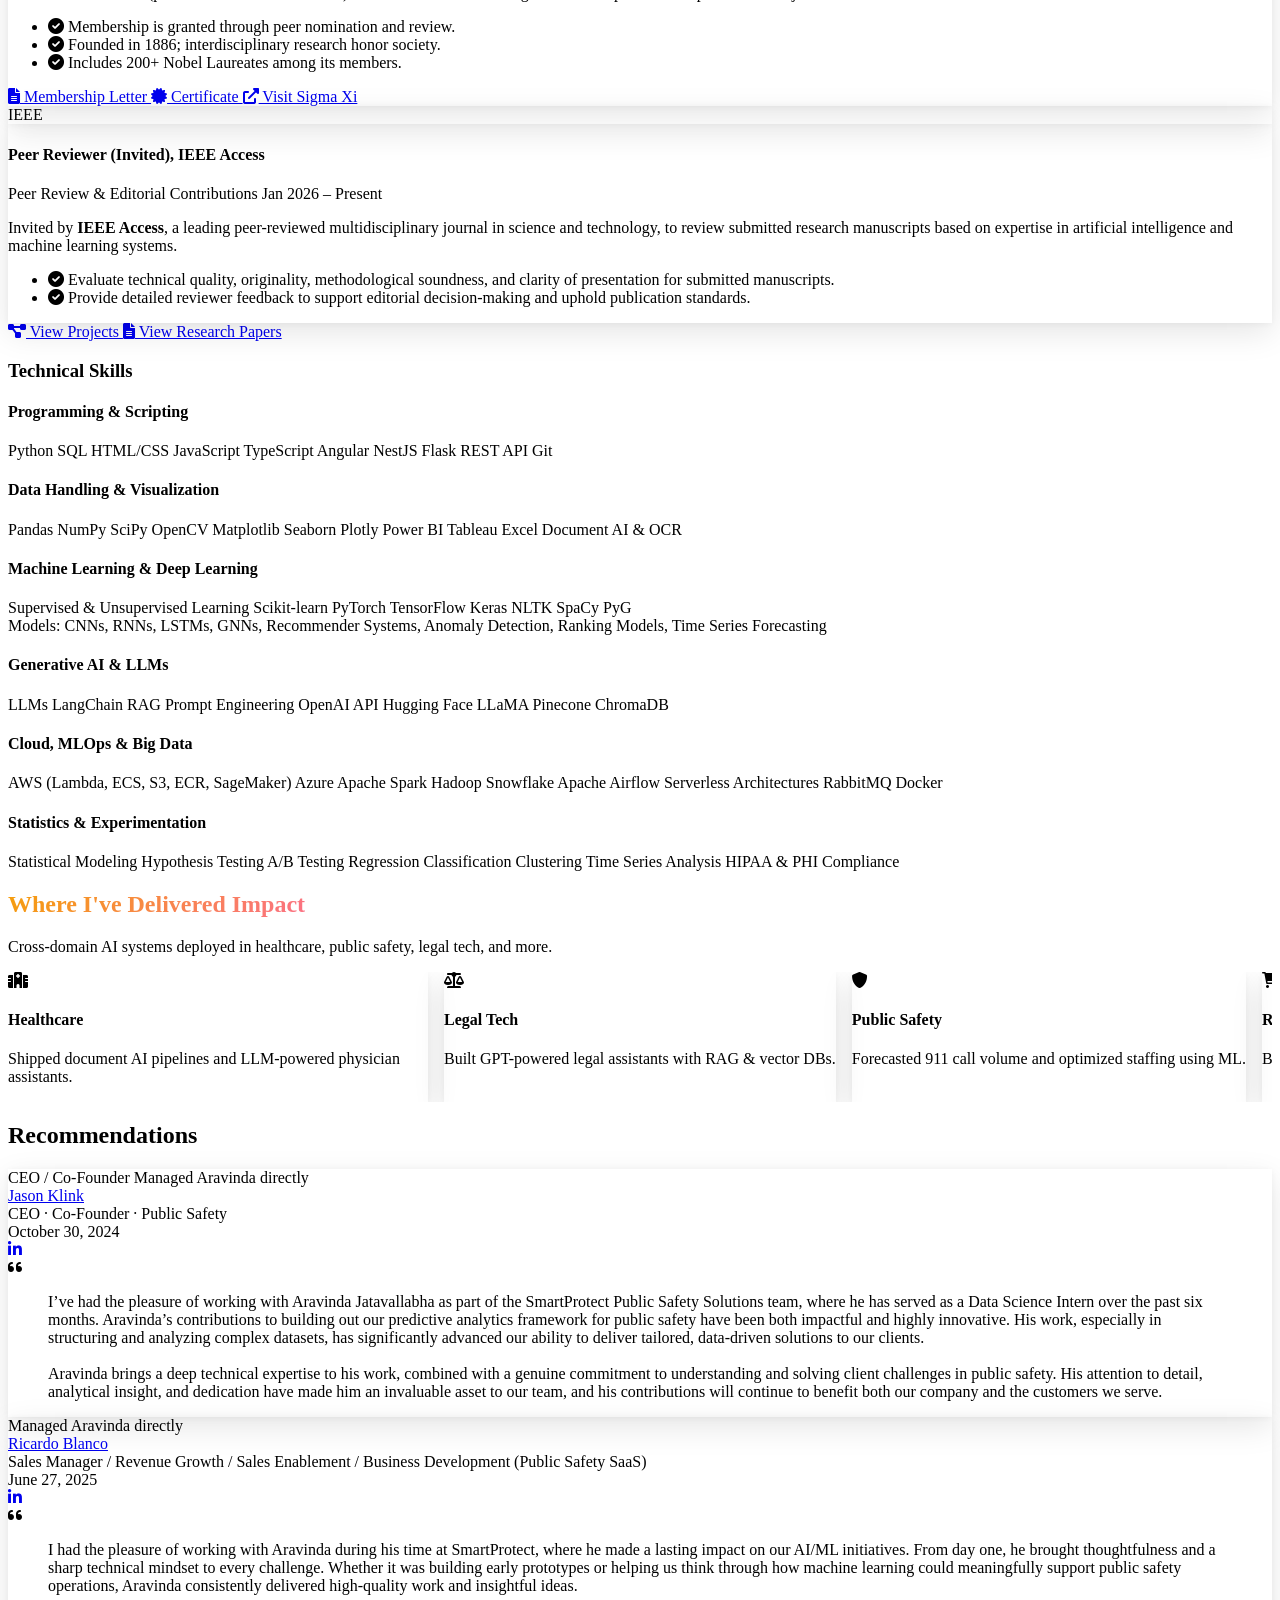
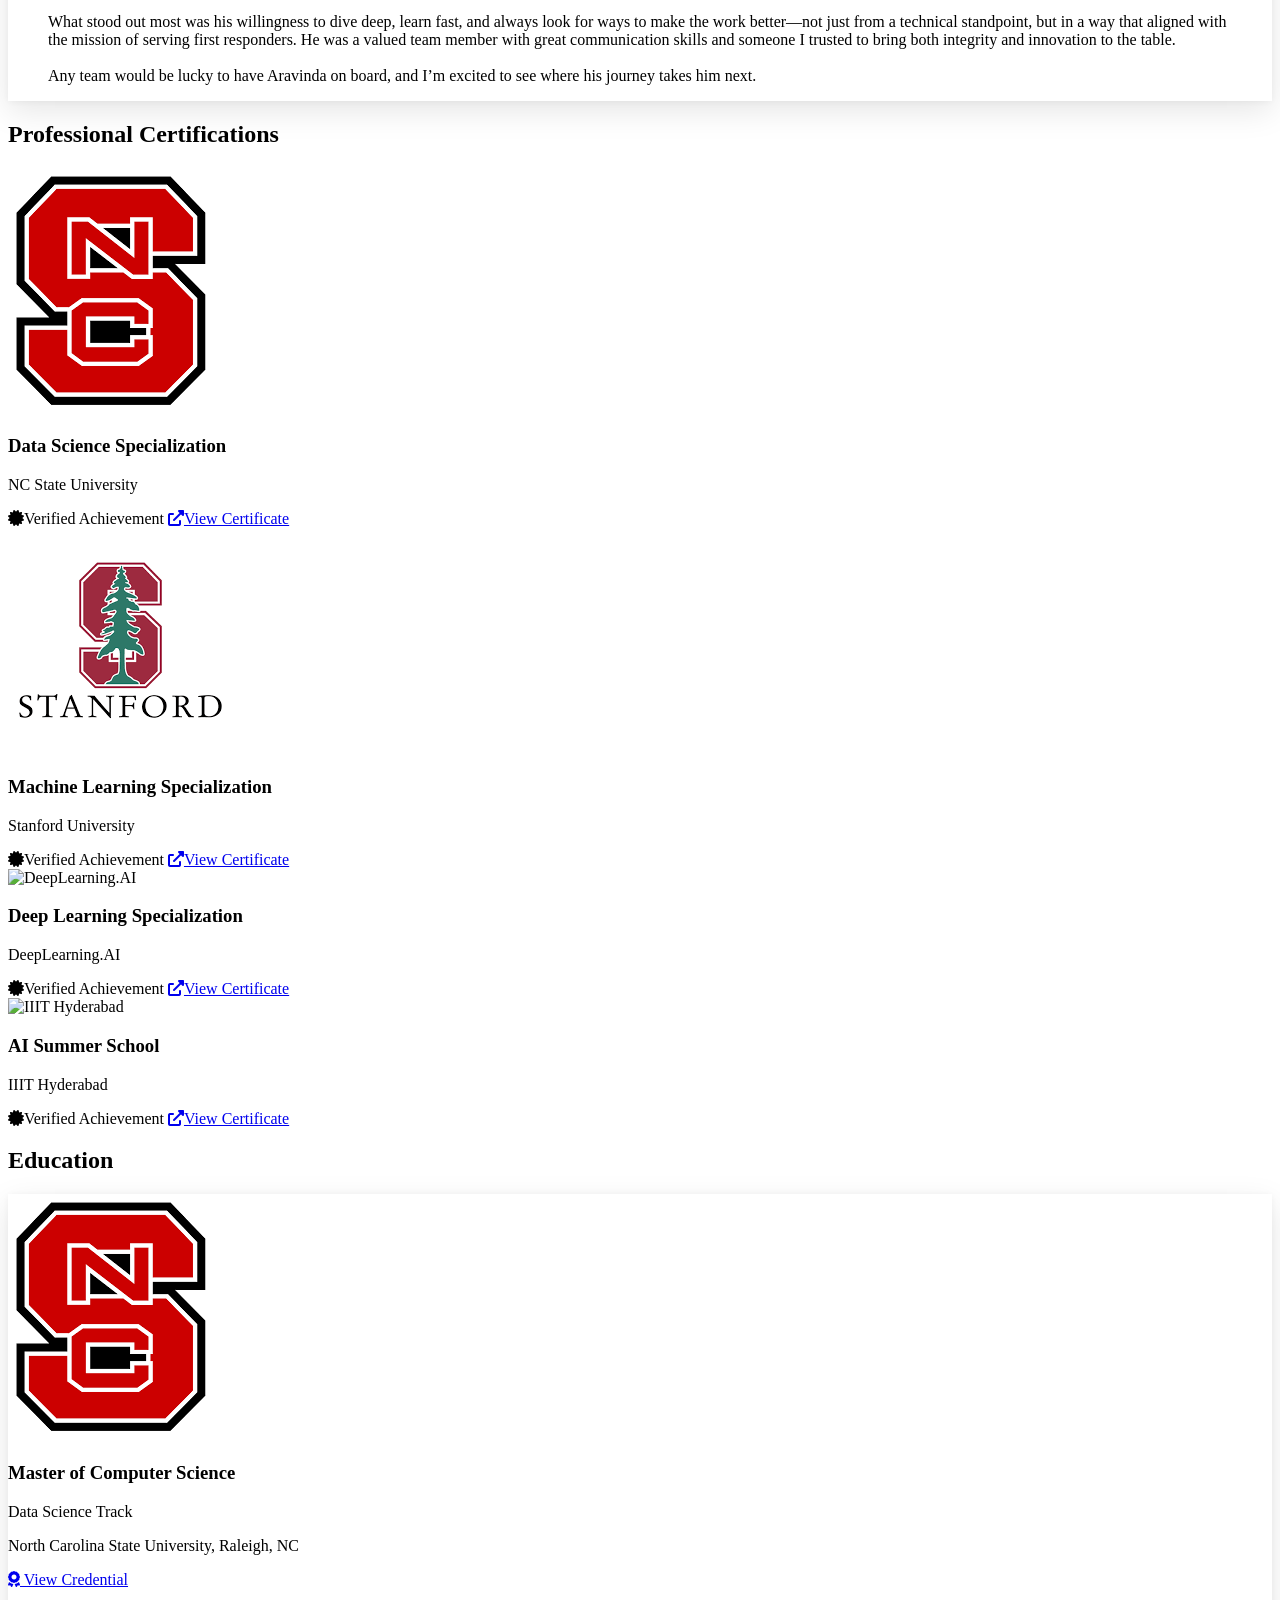
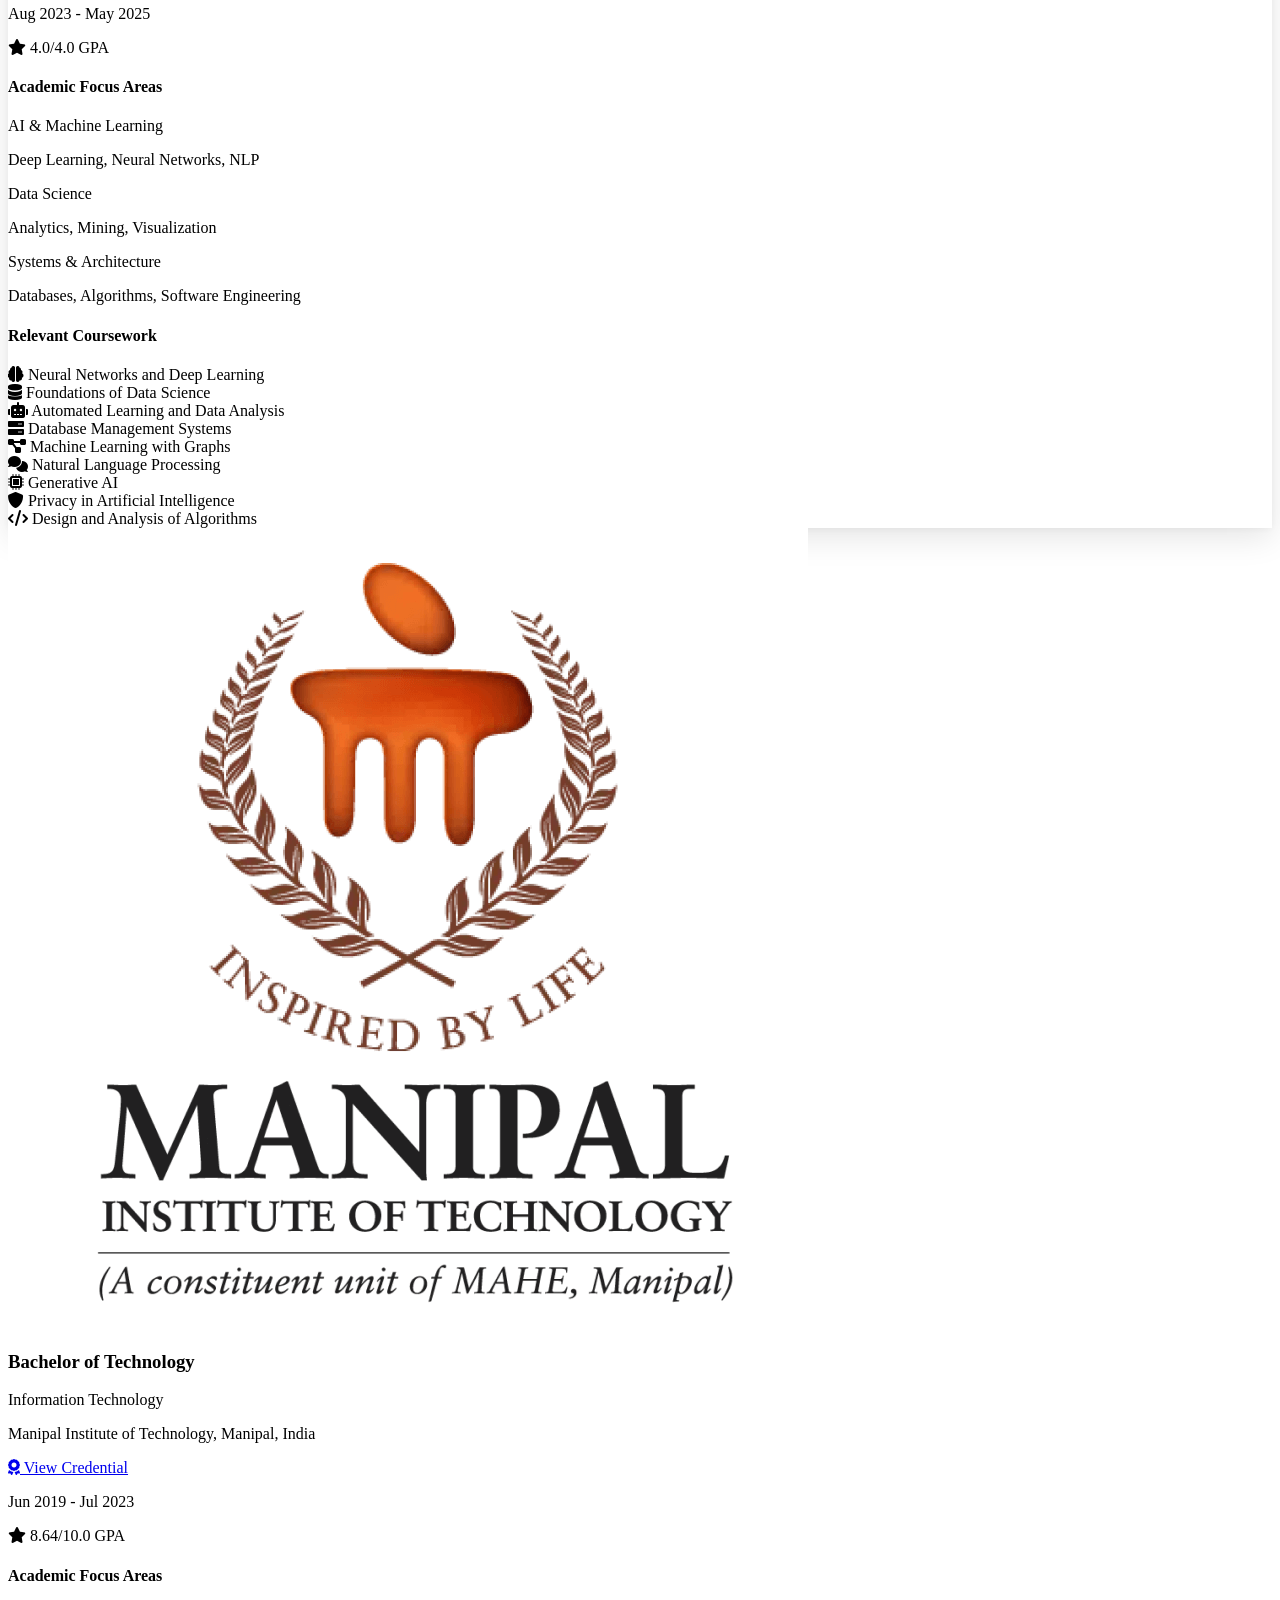
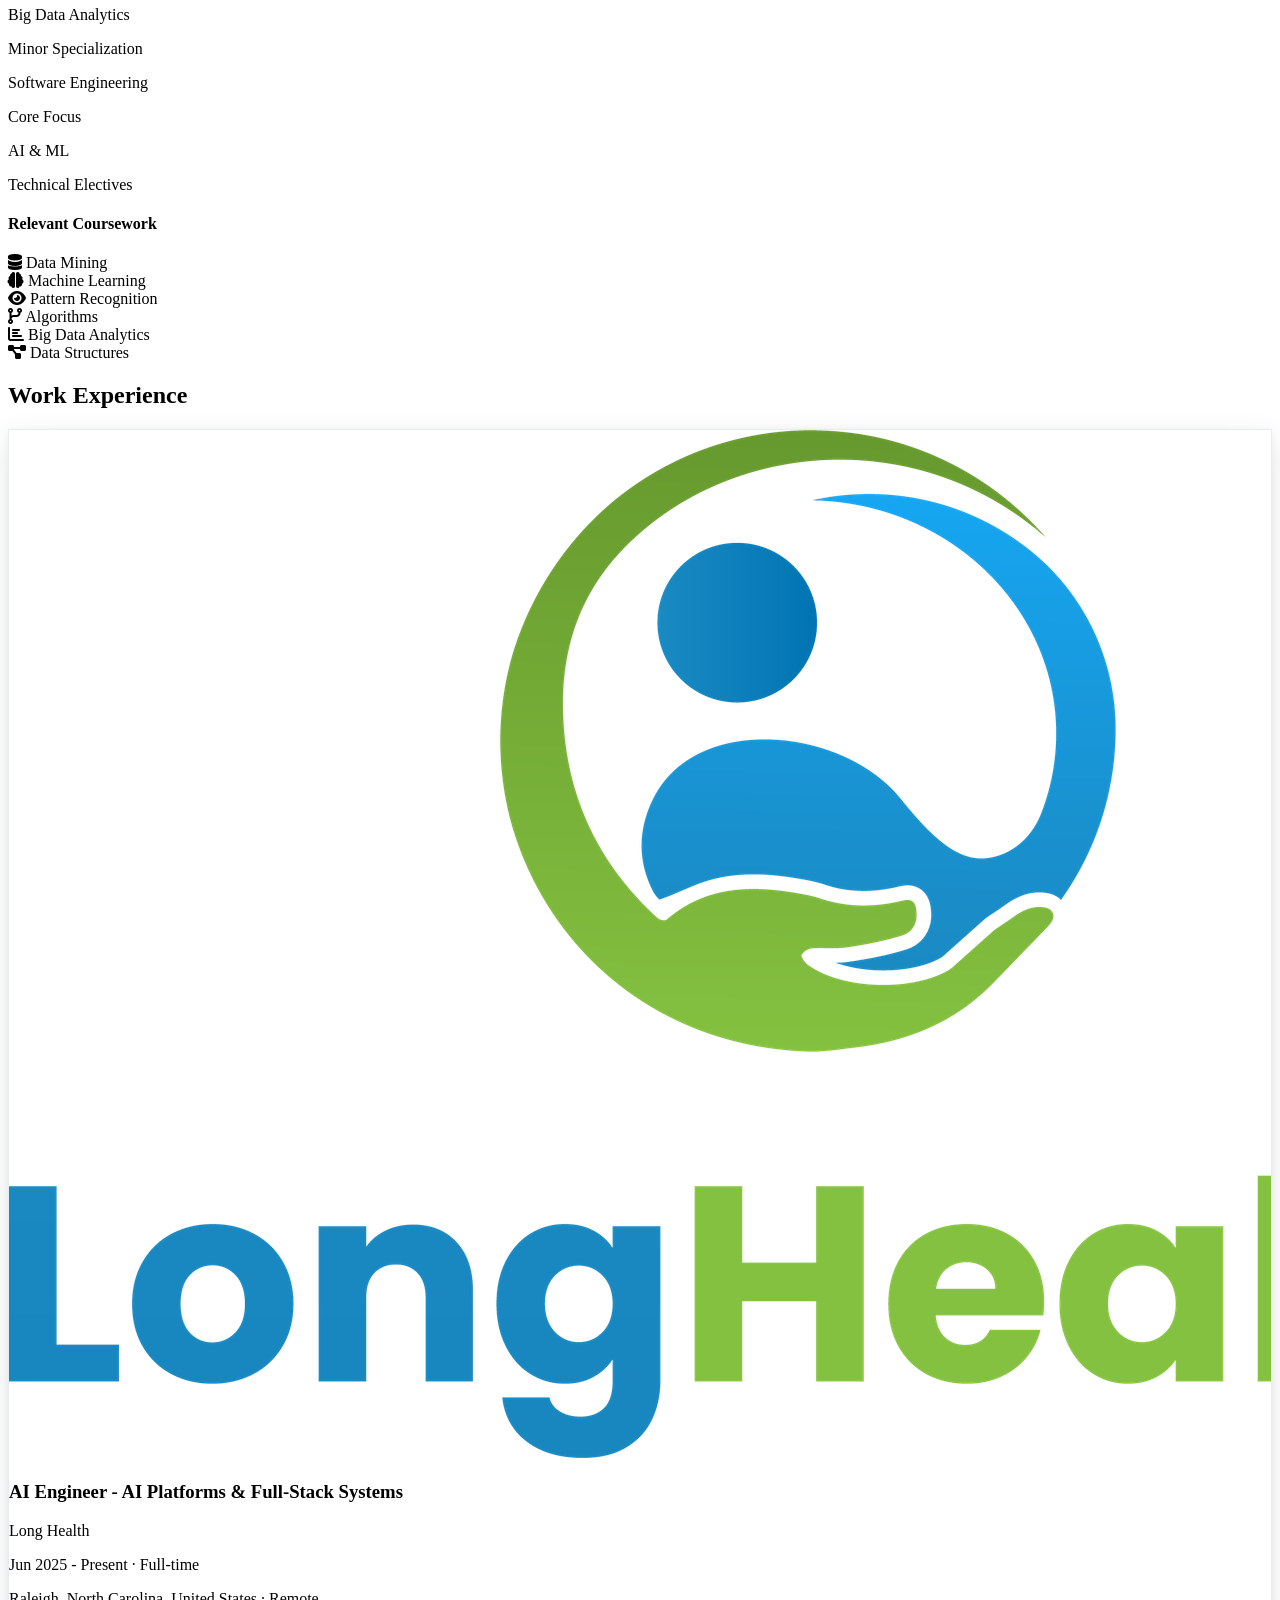
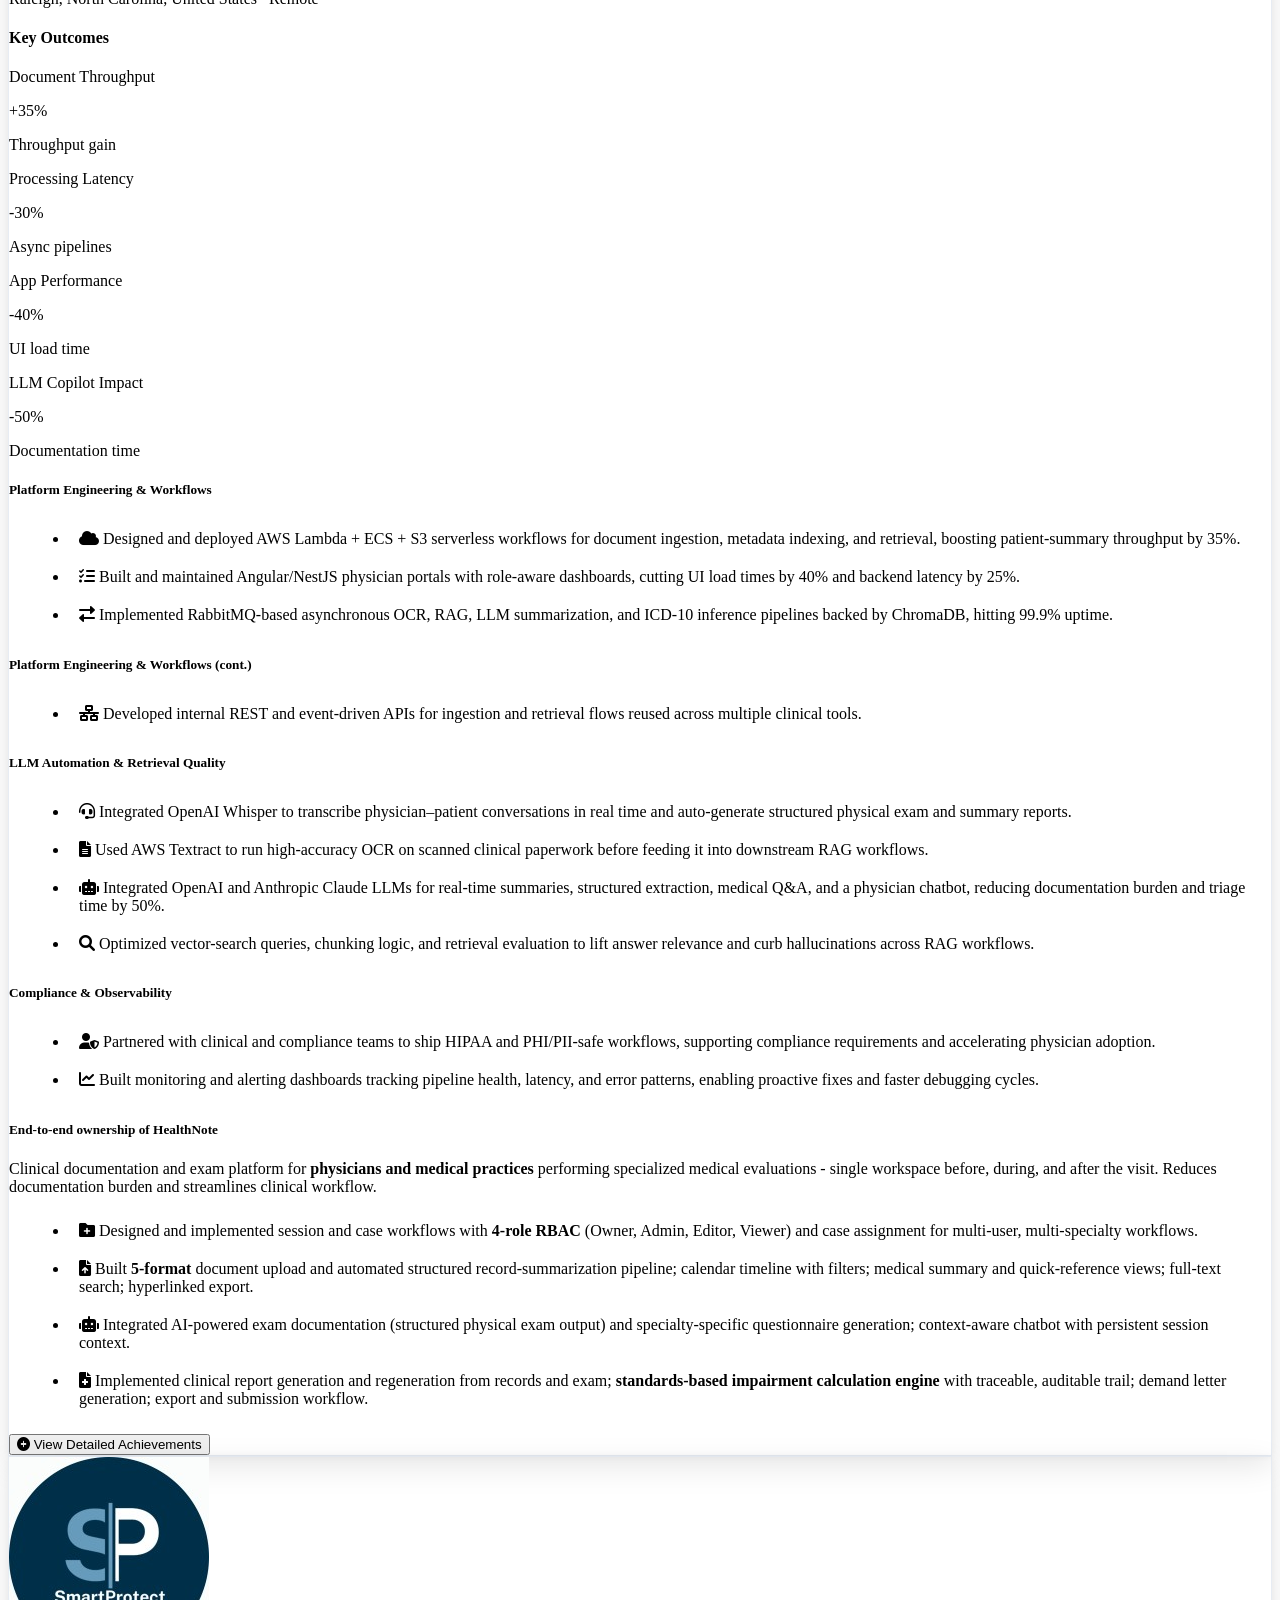
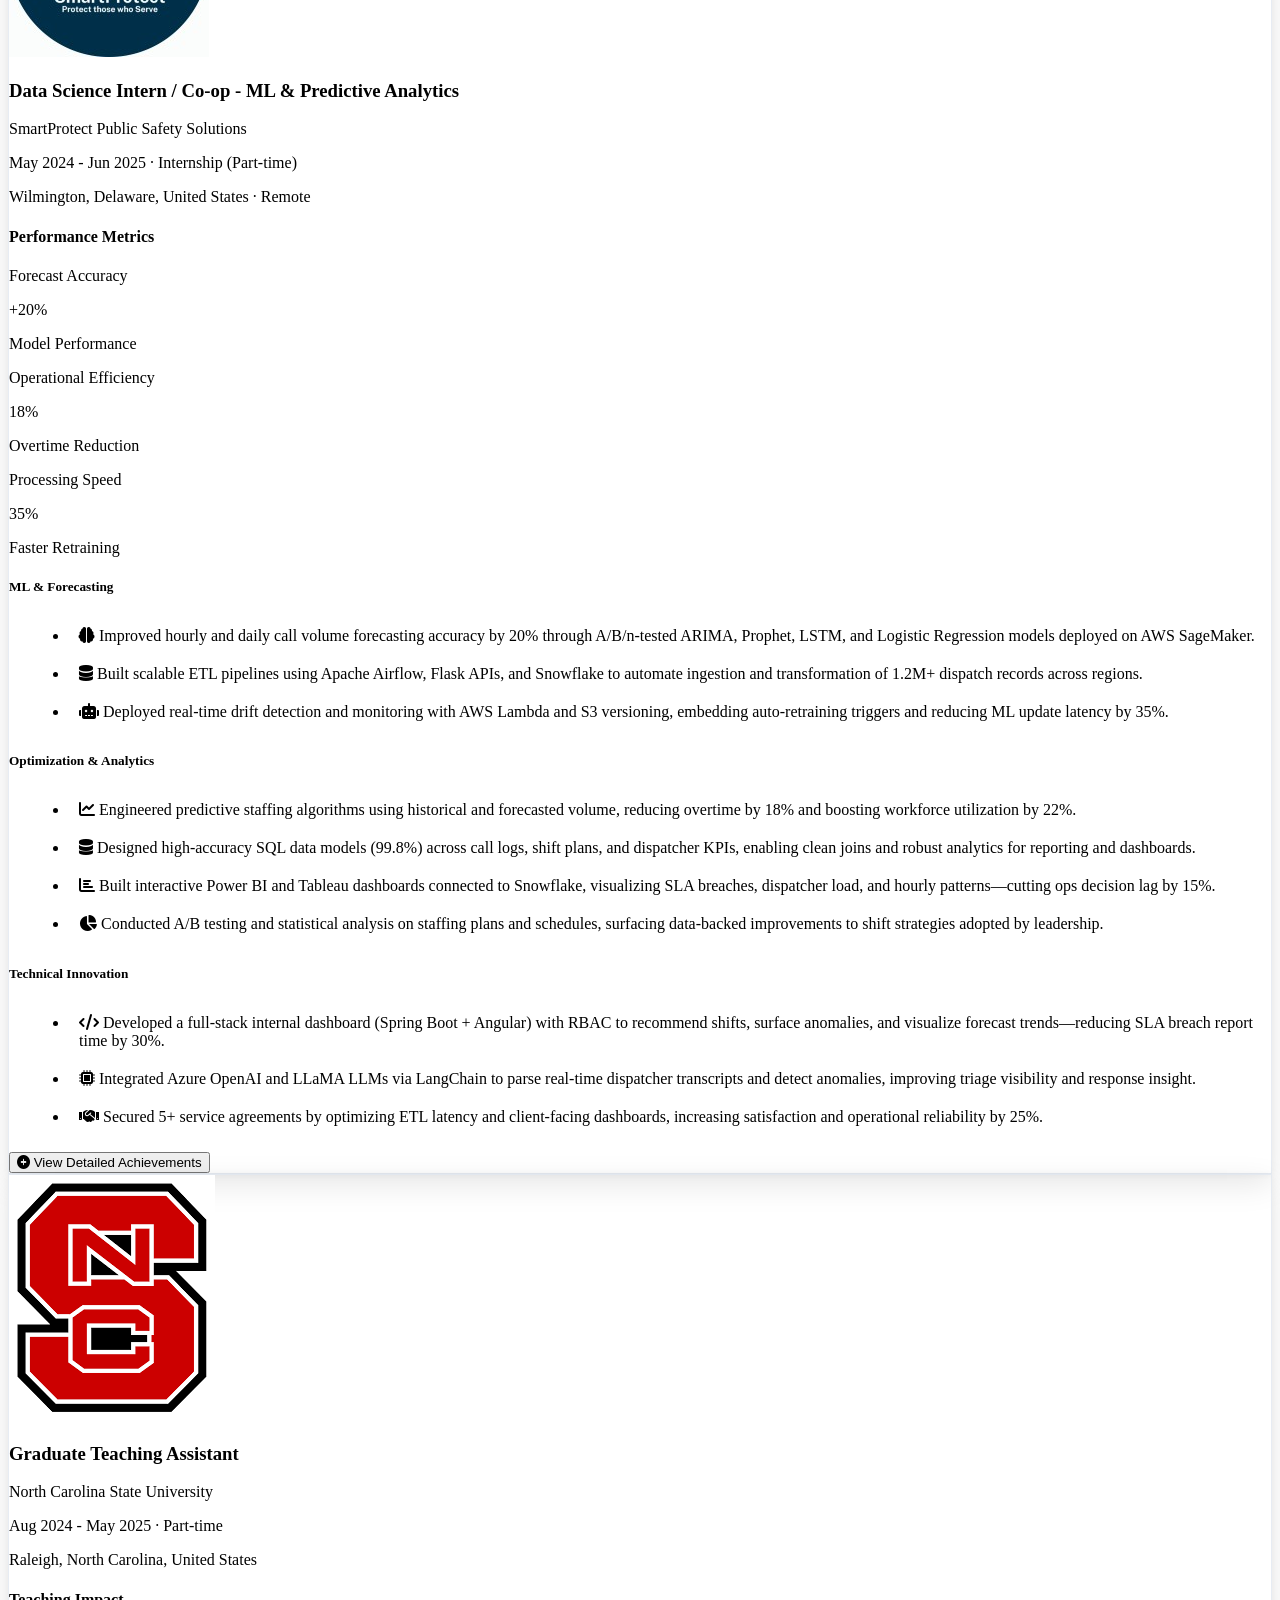
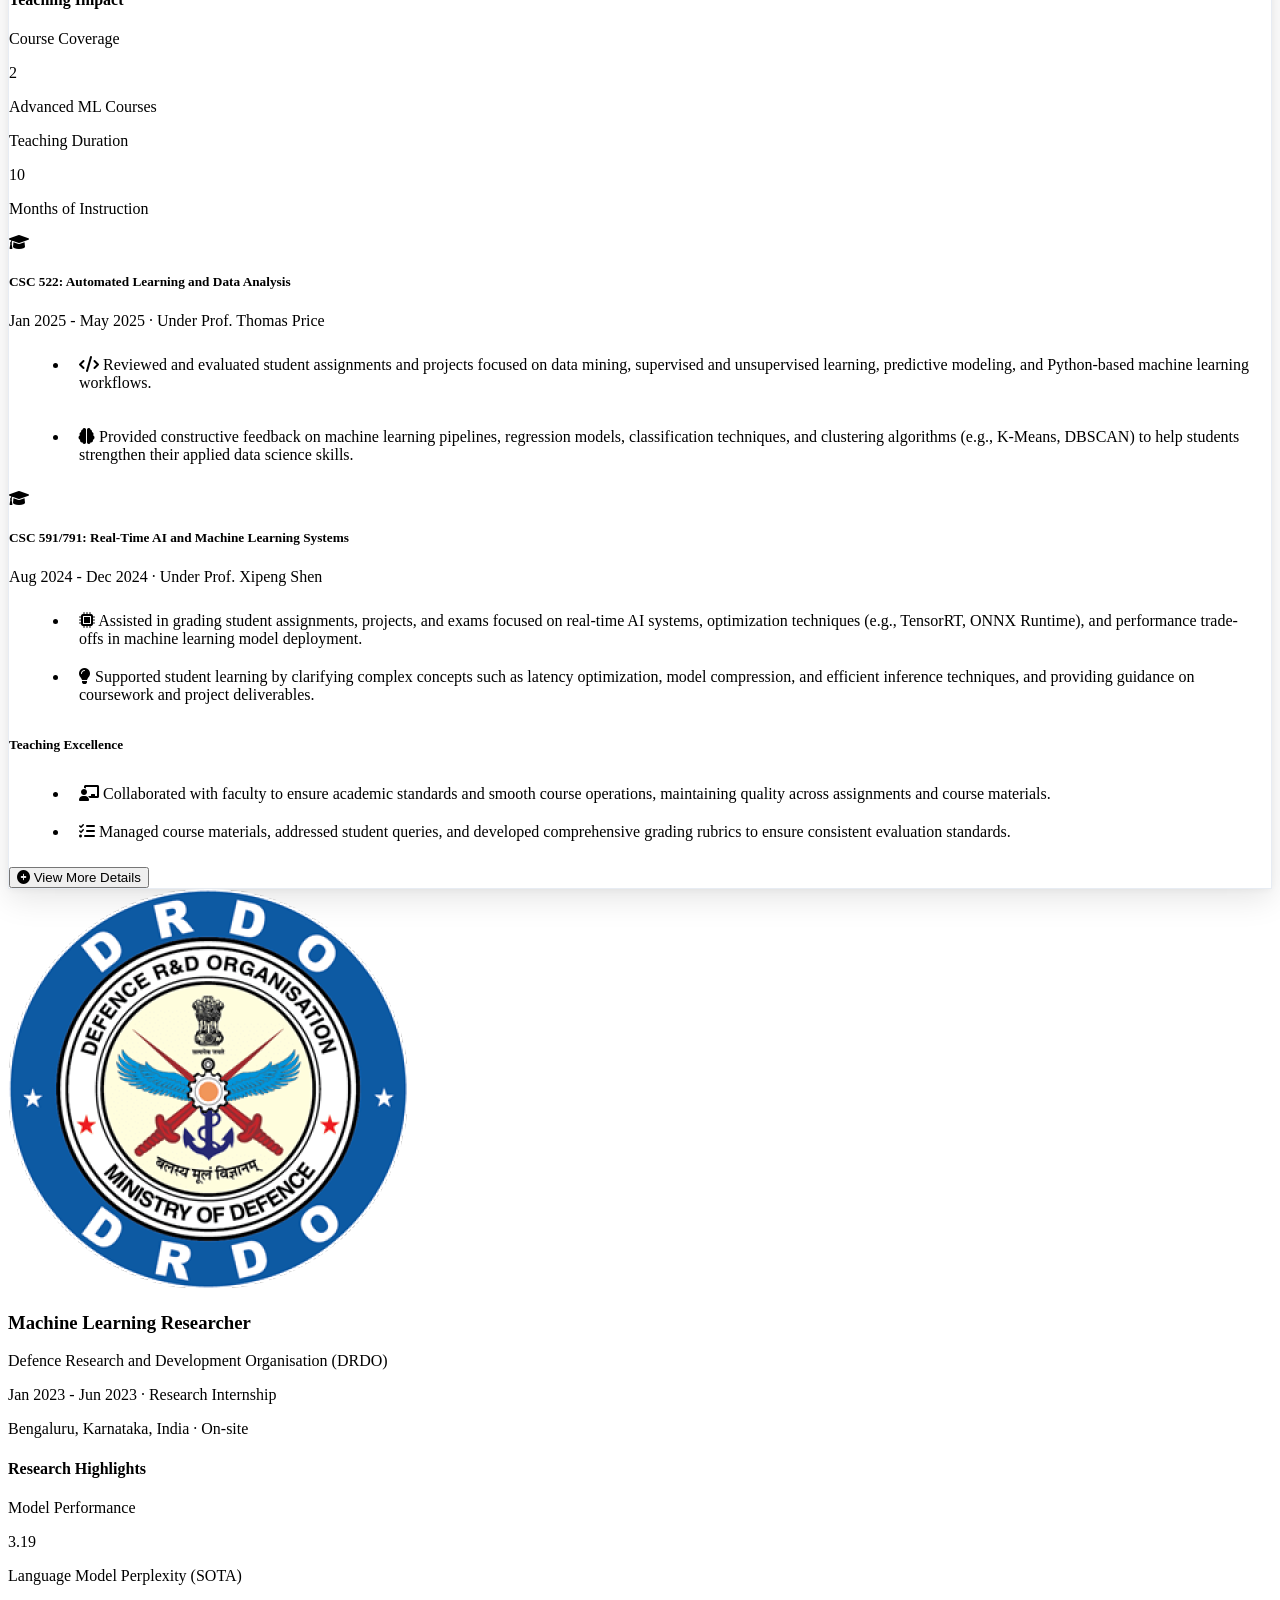
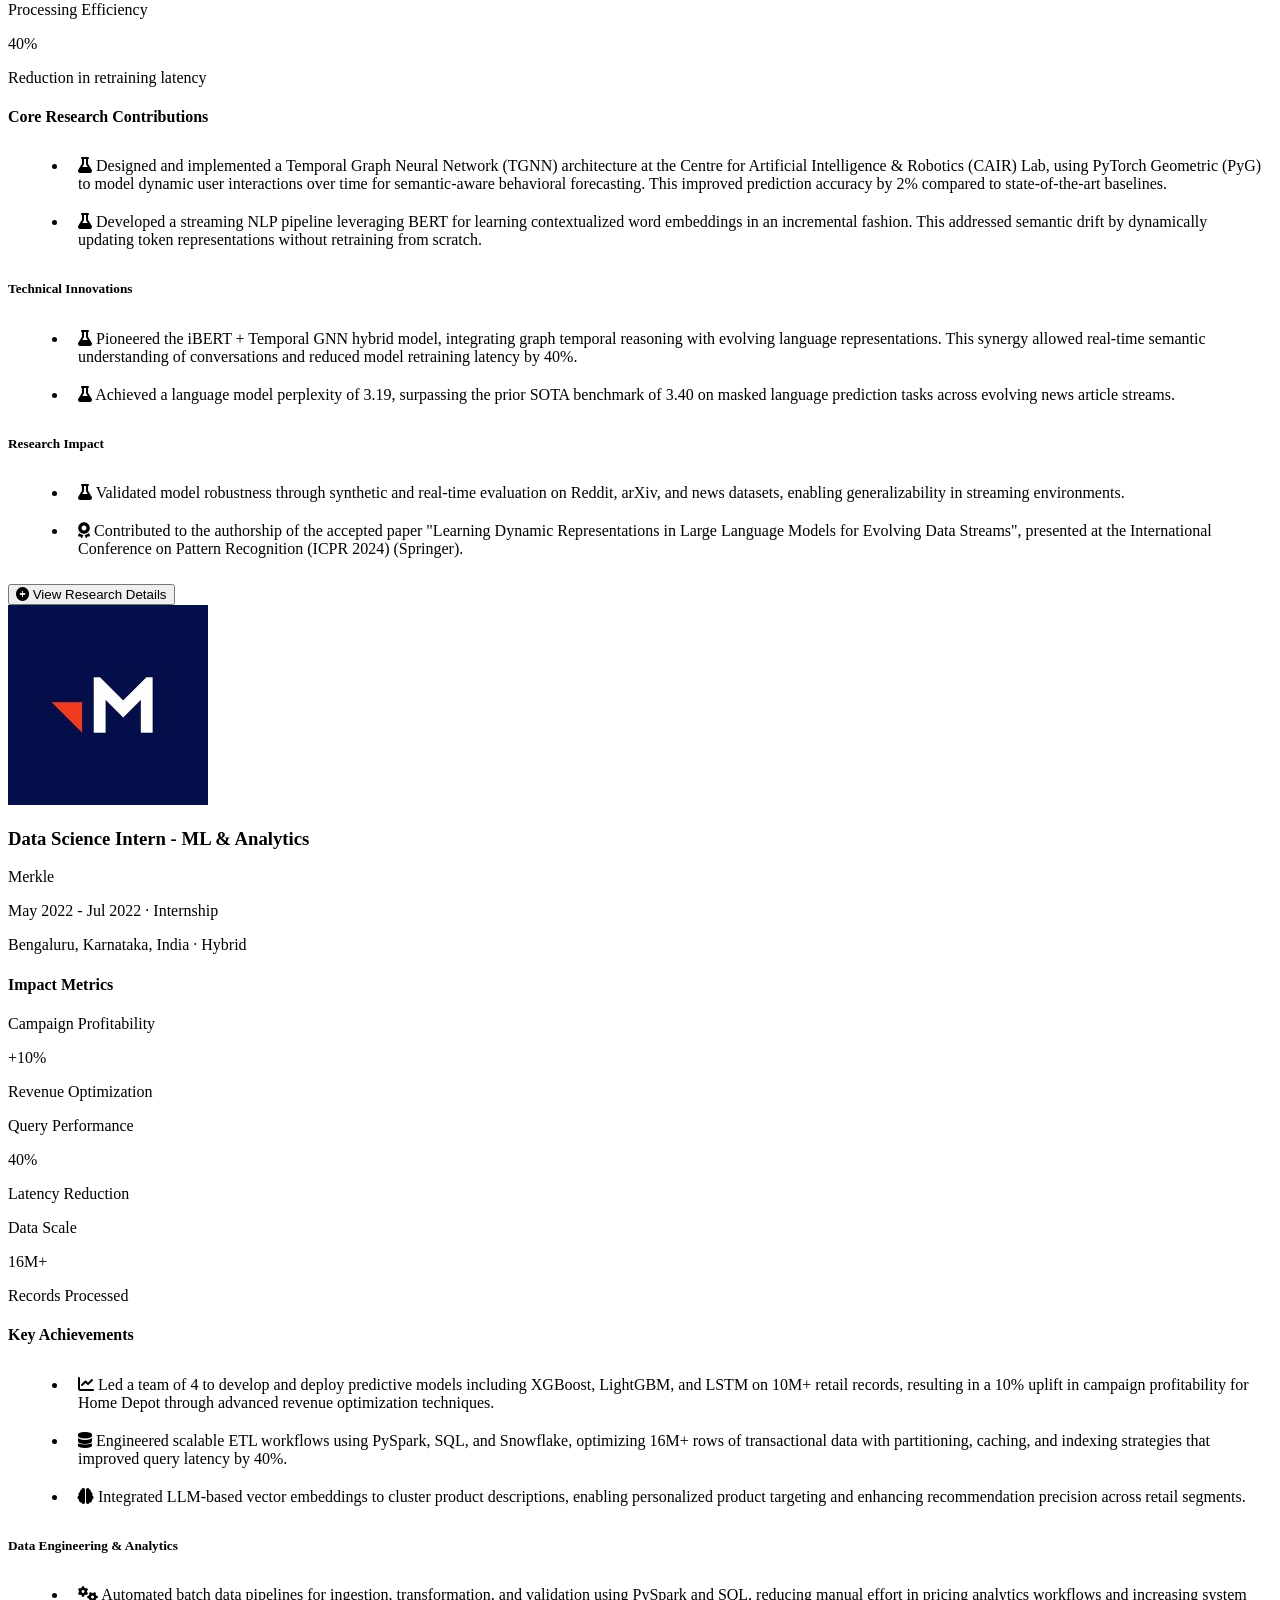
==== commit a0355f80: "changes" ====
--- a/index.html
+++ b/index.html
@@ -5,9 +5,9 @@
     <meta name="viewport" content="width=device-width, initial-scale=1.0">
     
 
-    <title>Aravinda Raman Jatavallabha | AI Software Engineer & Independent Researcher</title>
-    <meta name="title" content="Aravinda Raman Jatavallabha | AI Software Engineer & Independent Researcher">
-    <meta name="description" content="AI Software Engineer delivering production-grade AI systems. 10+ peer-reviewed research papers, 4.0 GPA Master's in Data Science. Expert in LLMs, RAG, ML pipelines, and full-stack AI systems.">
+    <title>Aravinda Raman Jatavallabha | AI Engineer & Independent Researcher</title>
+    <meta name="title" content="Aravinda Raman Jatavallabha | AI Engineer & Independent Researcher">
+    <meta name="description" content="AI Engineer delivering production-grade AI systems. 10+ peer-reviewed research papers, 4.0 GPA Master's in Data Science. Expert in LLMs, RAG, ML pipelines, and full-stack AI systems.">
     <meta name="keywords" content="AI Engineer, Machine Learning, Data Science, Independent Researcher, LLMs, RAG, Deep Learning, Python, Full-Stack Engineer, O-1, EB1-A">
     <meta name="author" content="Aravinda Raman Jatavallabha">
     <meta name="robots" content="index, follow">
@@ -17,8 +17,8 @@
     
     <meta property="og:type" content="website">
     <meta property="og:url" content="https://aravindaj.dev/">
-    <meta property="og:title" content="Aravinda Raman Jatavallabha | AI Software Engineer & Independent Researcher">
-    <meta property="og:description" content="AI Software Engineer delivering production-grade AI systems. 10+ peer-reviewed research papers, 4.0 GPA Master's in Data Science.">
+    <meta property="og:title" content="Aravinda Raman Jatavallabha | AI Engineer & Independent Researcher">
+    <meta property="og:description" content="AI Engineer delivering production-grade AI systems. 10+ peer-reviewed research papers, 4.0 GPA Master's in Data Science.">
     <meta property="og:image" content="assets/images/AJ_pfp.jpeg">
     <meta property="og:image:width" content="1200">
     <meta property="og:image:height" content="630">
@@ -27,8 +27,8 @@
 
     <meta property="twitter:card" content="summary_large_image">
     <meta property="twitter:url" content="https://aravindaj.dev/">
-    <meta property="twitter:title" content="Aravinda Raman Jatavallabha | AI Software Engineer & Independent Researcher">
-    <meta property="twitter:description" content="AI Software Engineer delivering production-grade AI systems. 10+ peer-reviewed research papers, 4.0 GPA Master's in Data Science.">
+    <meta property="twitter:title" content="Aravinda Raman Jatavallabha | AI Engineer & Independent Researcher">
+    <meta property="twitter:description" content="AI Engineer delivering production-grade AI systems. 10+ peer-reviewed research papers, 4.0 GPA Master's in Data Science.">
     <meta property="twitter:image" content="assets/images/AJ_pfp.jpeg">
     
     <!-- Favicon -->
@@ -294,10 +294,10 @@
                         <span class="text-gray-800 dark:text-gray-100">Jatavallabha</span>
                     </h1>
                     <h2 class="text-2xl md:text-3xl font-semibold text-gray-700 dark:text-gray-300 mb-6">
-                        AI Software Engineer & Independent Researcher
+                        AI Engineer & Independent Researcher
                     </h2>
                     <p class="text-lg md:text-xl text-gray-600 dark:text-gray-400 mb-6 leading-relaxed">
-                        AI Software Engineer building production AI systems - especially <span class="font-semibold">LLM-powered workflows</span>, <span class="font-semibold">RAG</span>, and applied machine learning - where reliability and real-world usability matter.
+                        AI Engineer building production AI systems - especially <span class="font-semibold">LLM-powered workflows</span>, <span class="font-semibold">RAG</span>, and applied machine learning - where reliability and real-world usability matter.
                     </p>
                     <p class="text-base text-gray-600 dark:text-gray-400 mb-5 leading-relaxed">
                         Currently at <span class="font-semibold text-blue-600 dark:text-blue-400">Long Health</span>, I contribute to AI-driven document and workflow automation across backend services and intelligent pipelines that structure complex, unstructured data.
@@ -371,7 +371,7 @@
                     <!-- About Text -->
                     <div class="space-y-6">
                         <p class="text-gray-600 dark:text-gray-300 leading-relaxed text-justify">
-                            I am an <strong>AI Software Engineer</strong> focused on building real-world AI applications, with an emphasis on <strong>LLM-powered systems</strong>, <strong>retrieval-augmented generation (RAG)</strong>, and applied machine learning. My work sits at the intersection of software engineering and AI, where system reliability, model quality, and real-world usability are critical.
+                            I am an <strong>AI Engineer</strong> focused on building real-world AI applications, with an emphasis on <strong>LLM-powered systems</strong>, <strong>retrieval-augmented generation (RAG)</strong>, and applied machine learning. My work sits at the intersection of software engineering and AI, where system reliability, model quality, and real-world usability are critical.
                         </p>
                         <p class="text-gray-600 dark:text-gray-300 leading-relaxed text-justify">
                             Currently at <strong>Long Health</strong>, I contribute to <strong>AI-driven document and workflow automation</strong>, working on backend services and intelligent pipelines that process and structure complex, unstructured data. My role involves integrating LLMs, data pipelines, and event-driven systems into production software, and I also contribute to frontend interfaces where needed to enable end-to-end delivery of AI features.
@@ -2935,7 +2935,7 @@
                             AJ
                         </div>
                     </div>
-                    <p class="text-gray-400 mb-4">AI Software Engineer & Independent Researcher</p>
+                    <p class="text-gray-400 mb-4">AI Engineer & Independent Researcher</p>
                     <p class="text-gray-500 text-sm">Building production AI systems and publishing research.</p>
                 </div>
                 
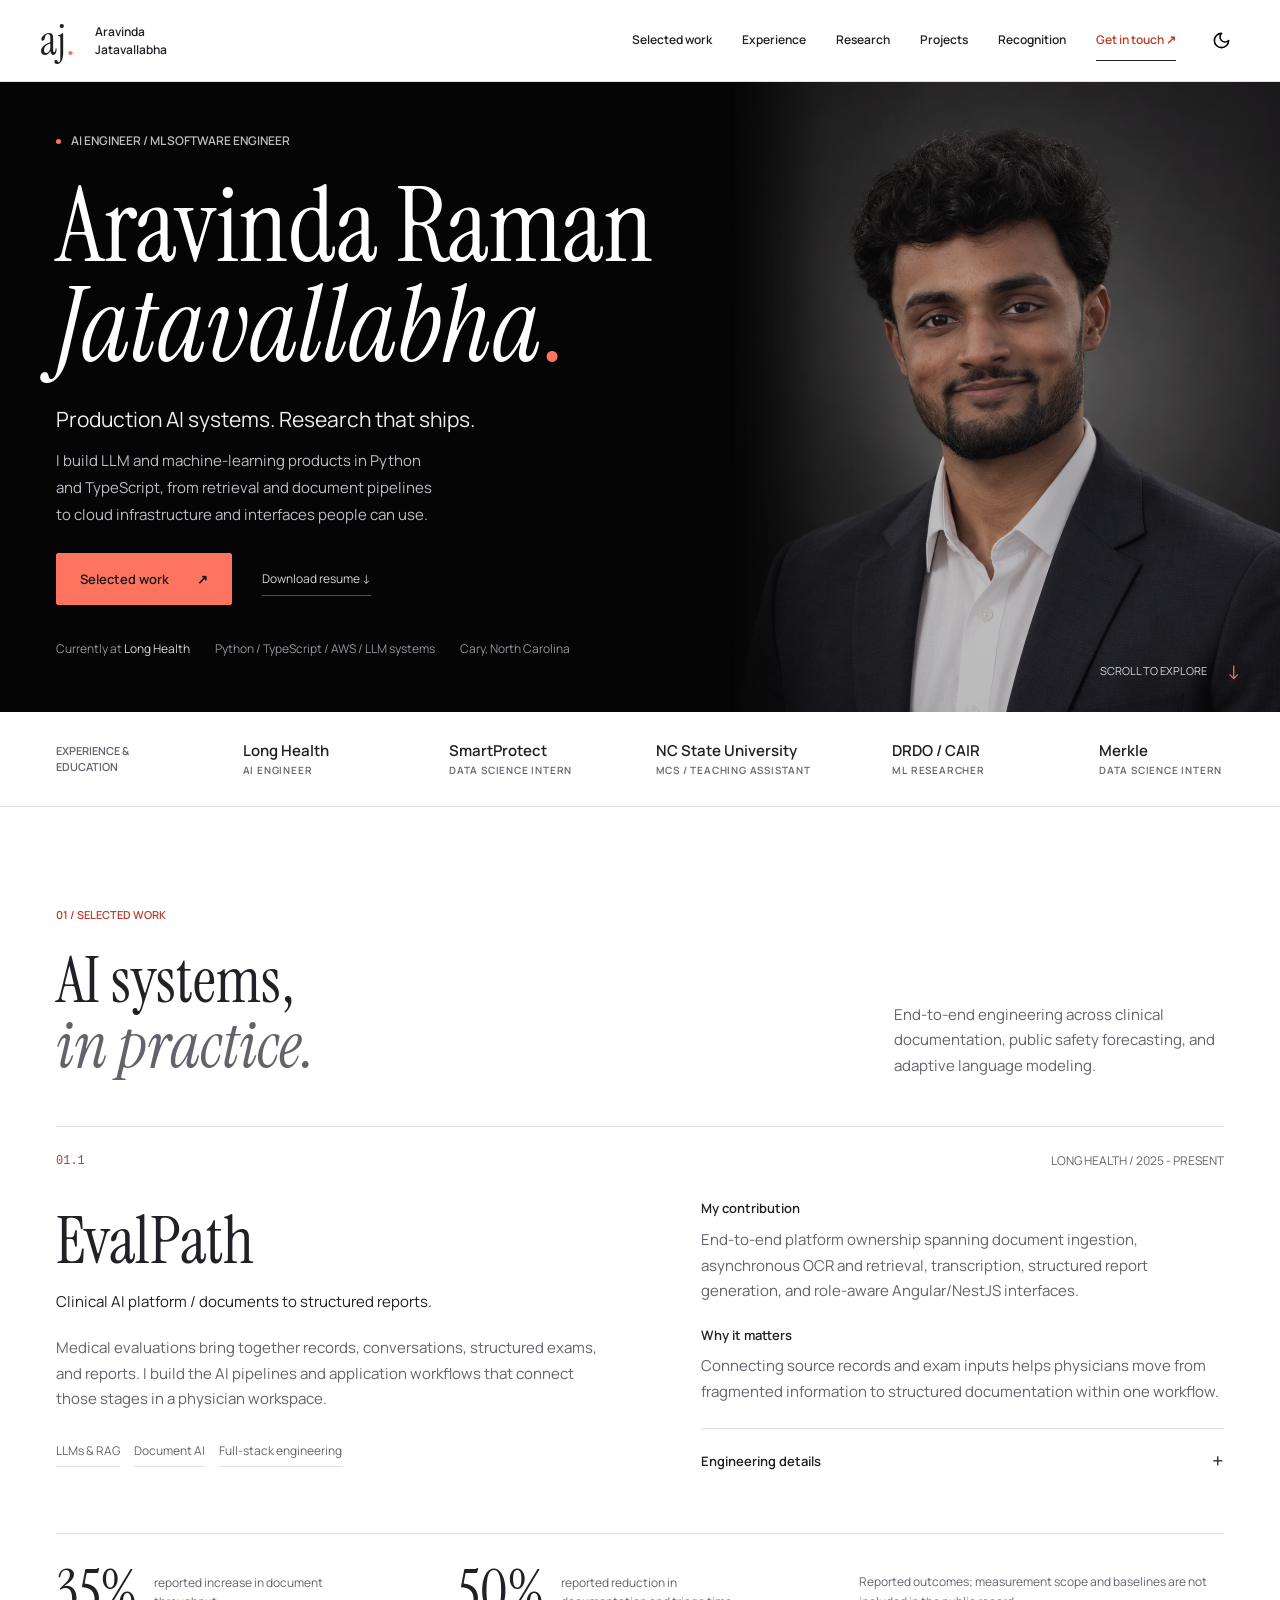
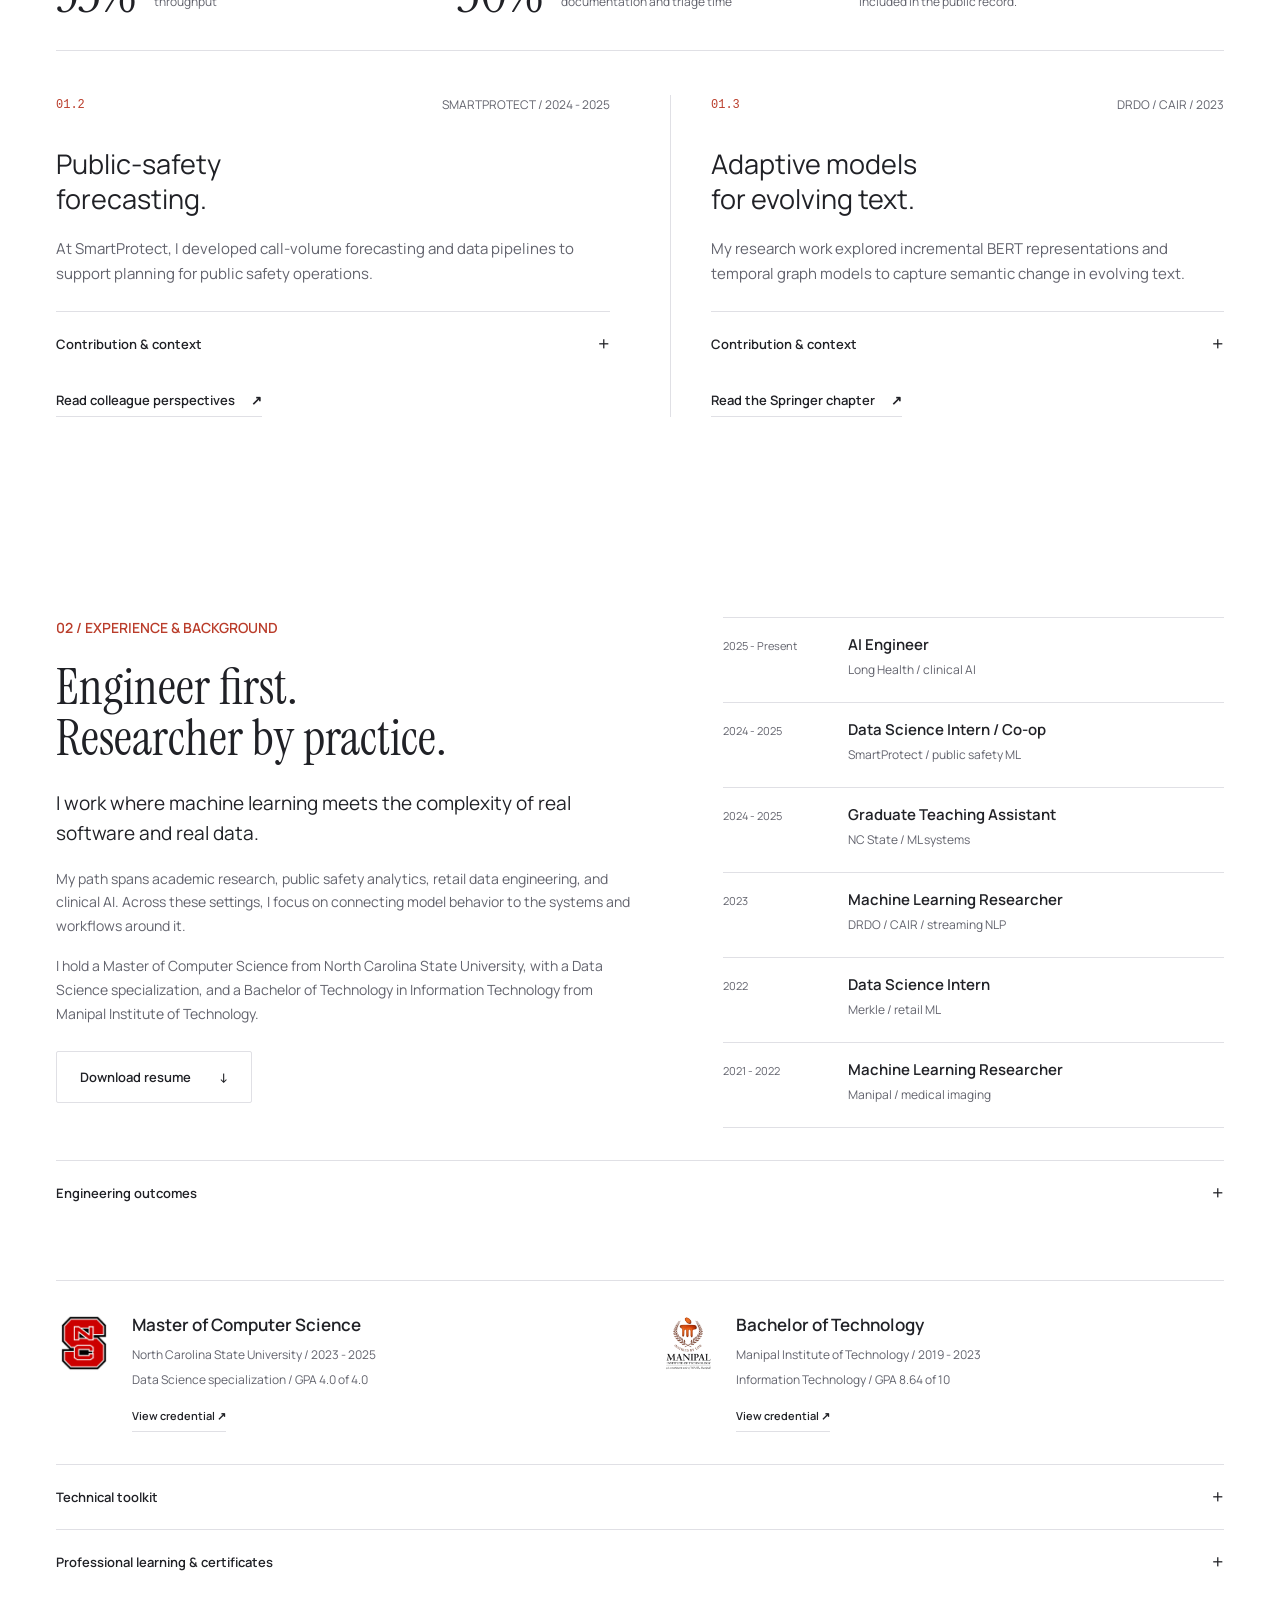
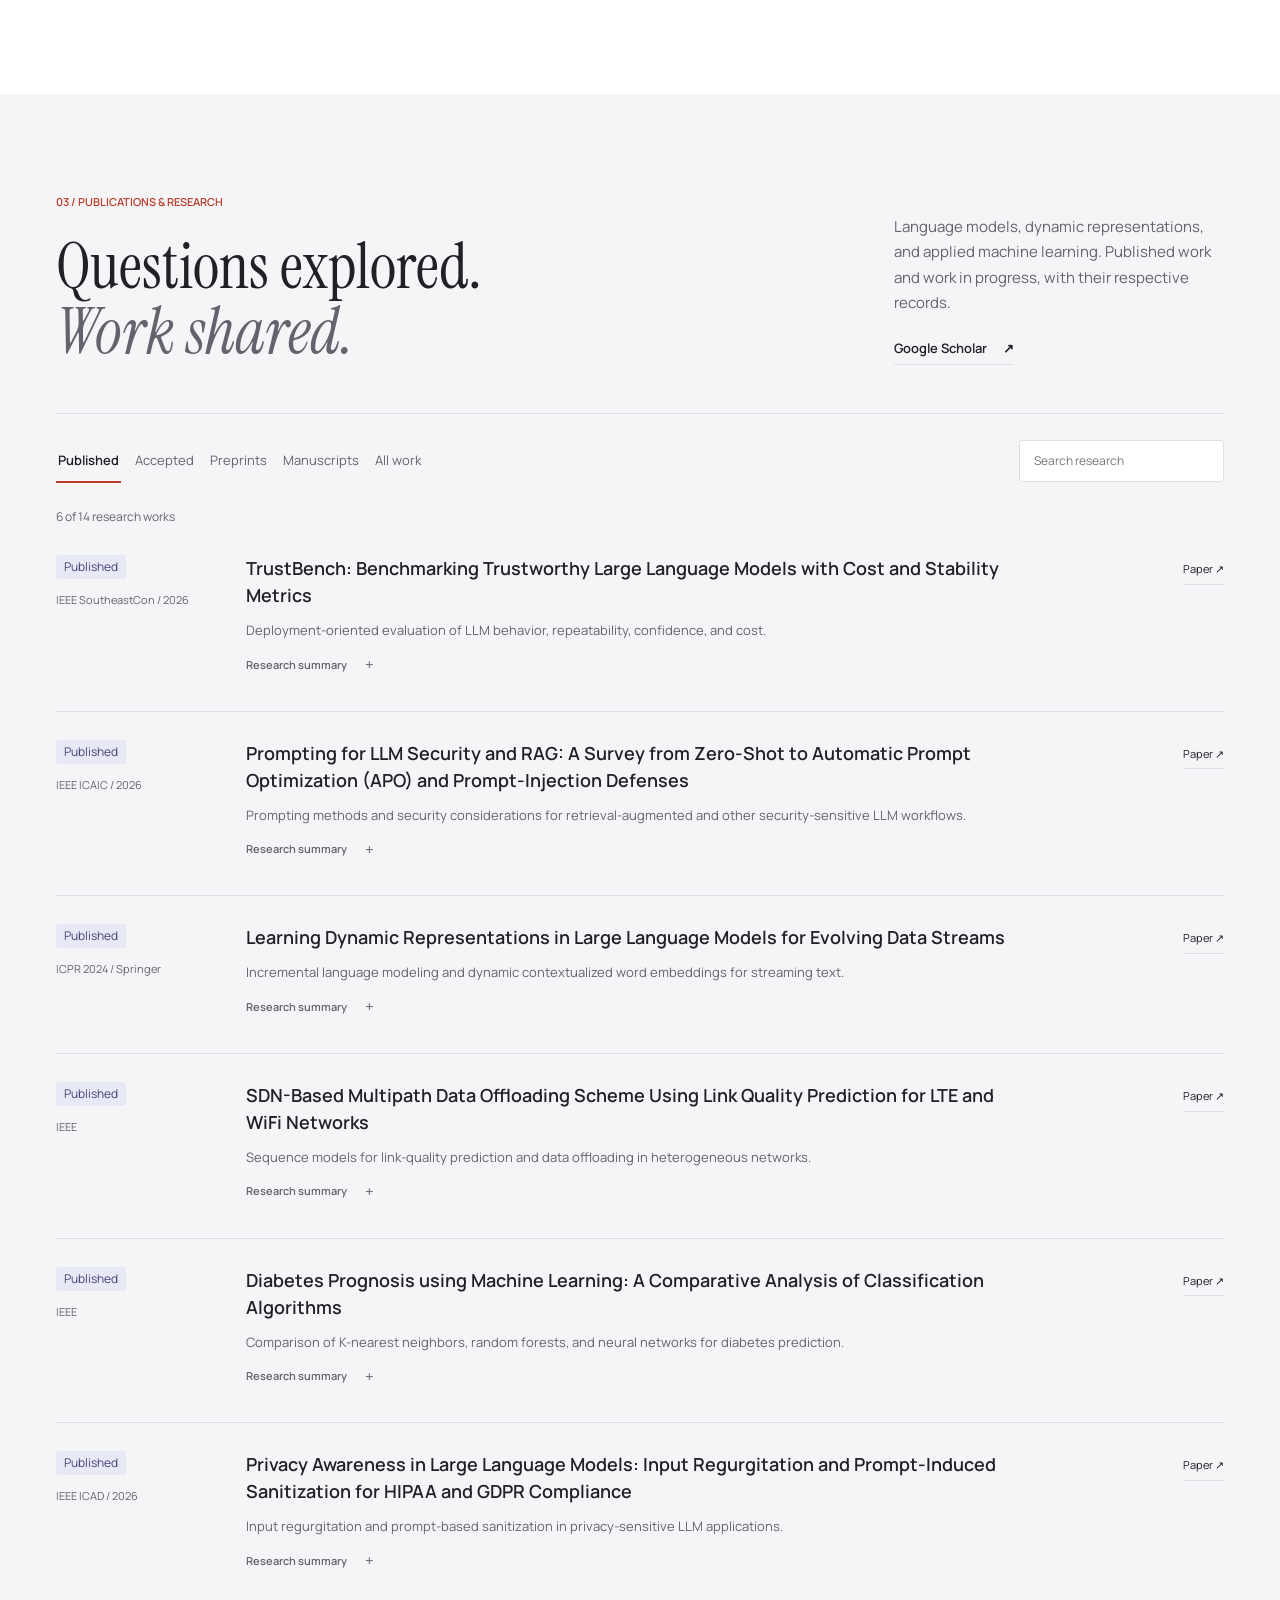
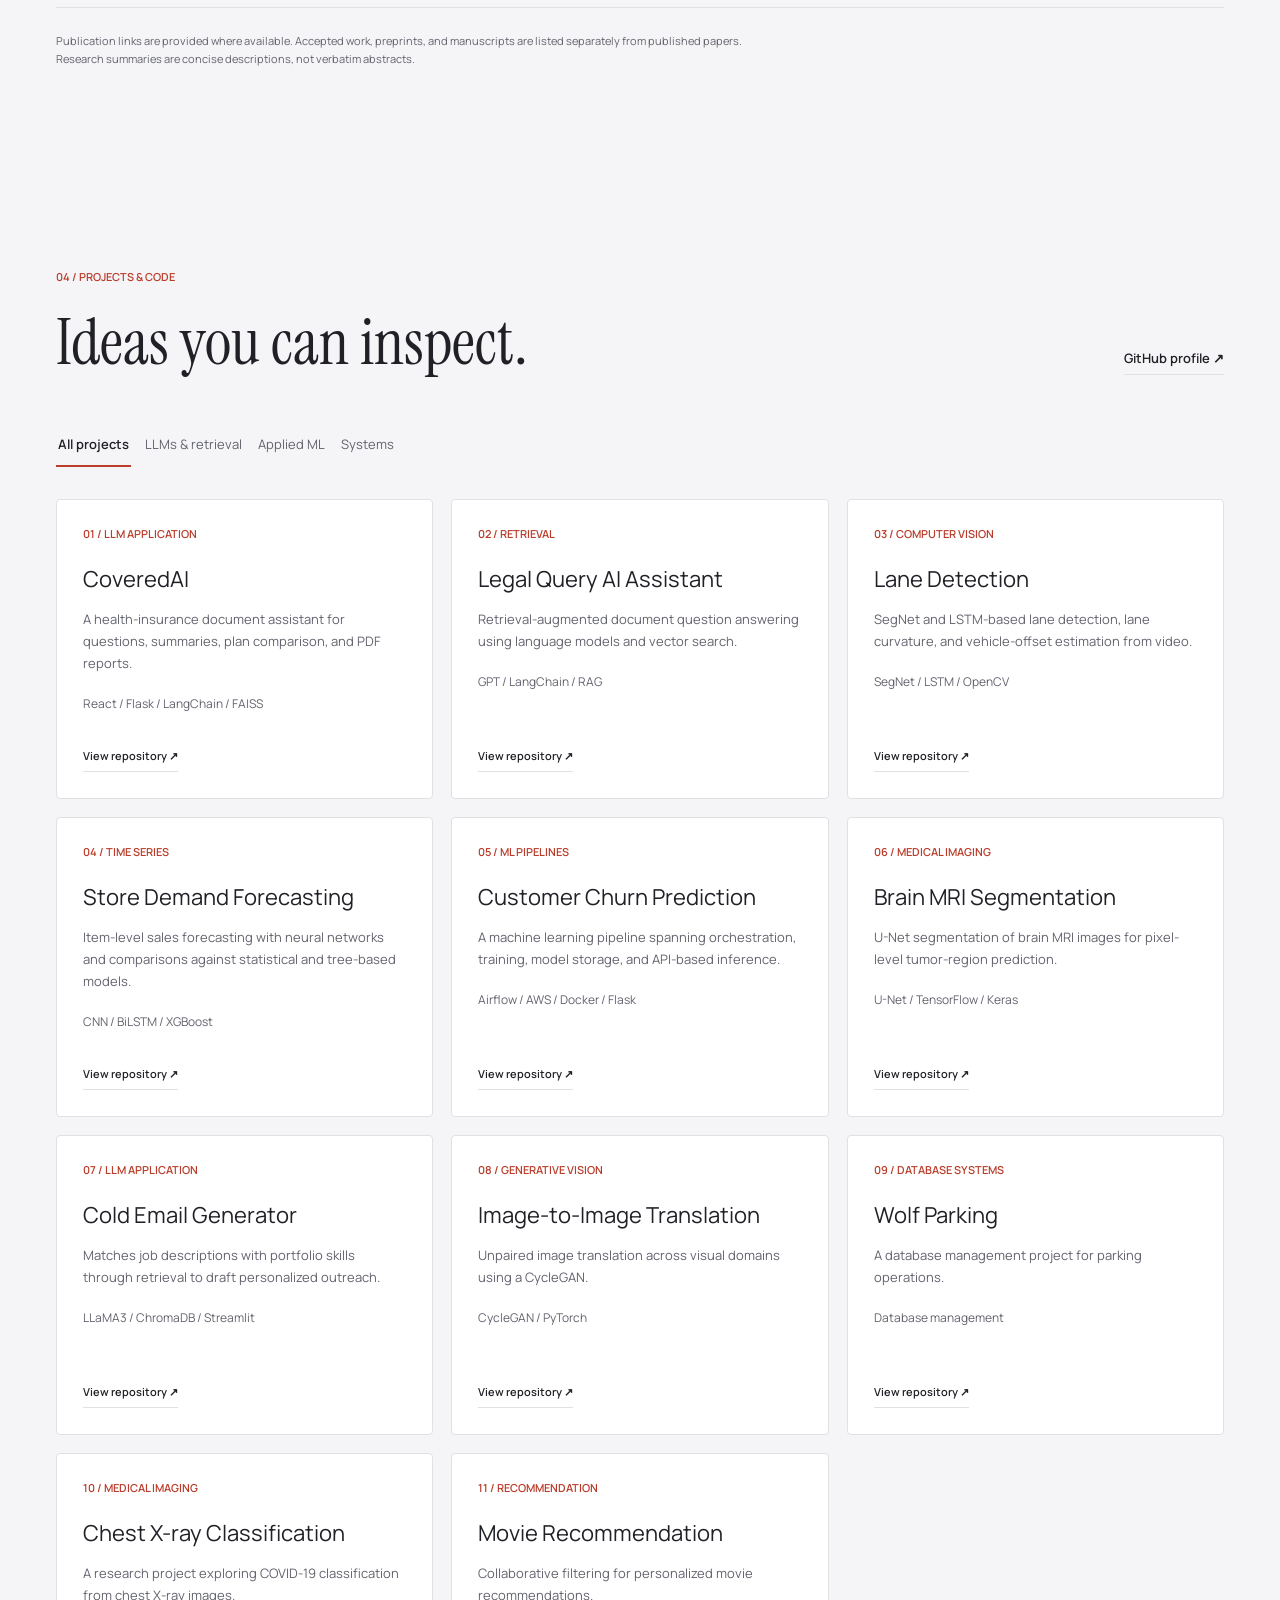
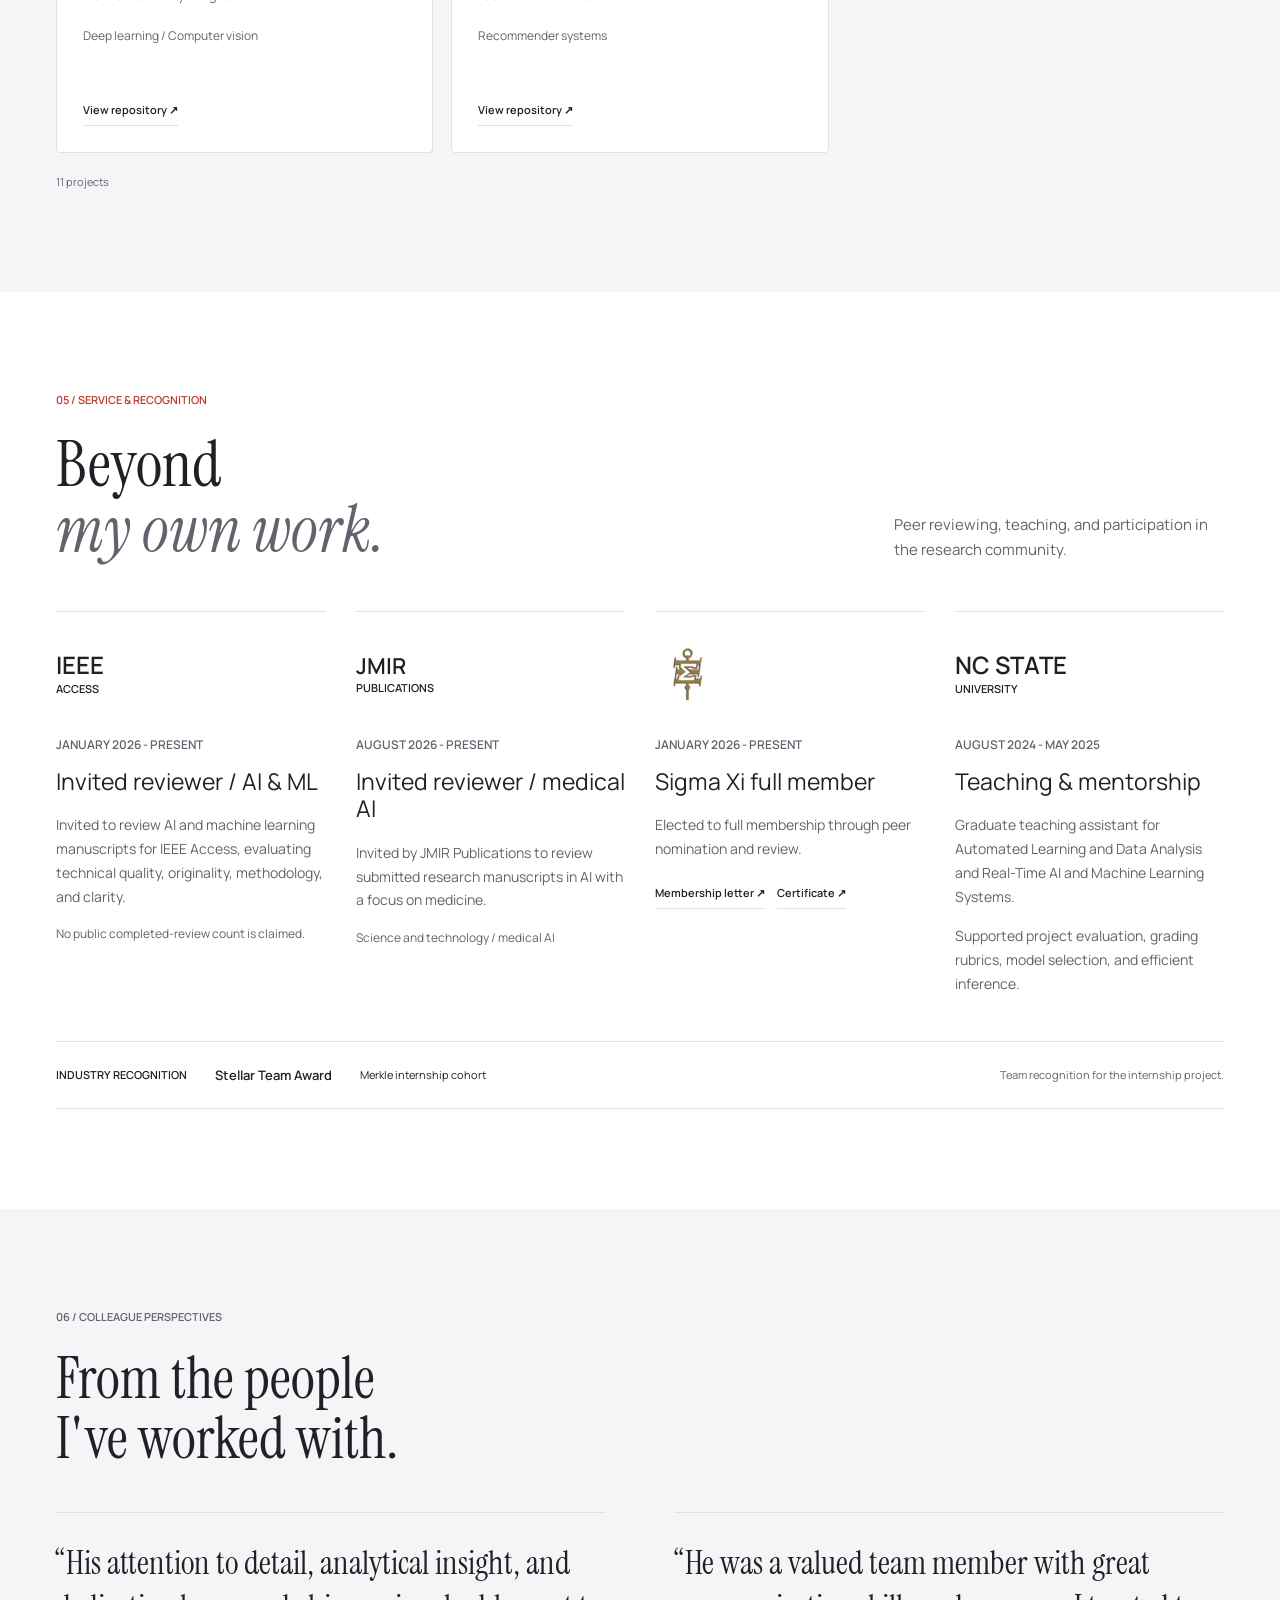
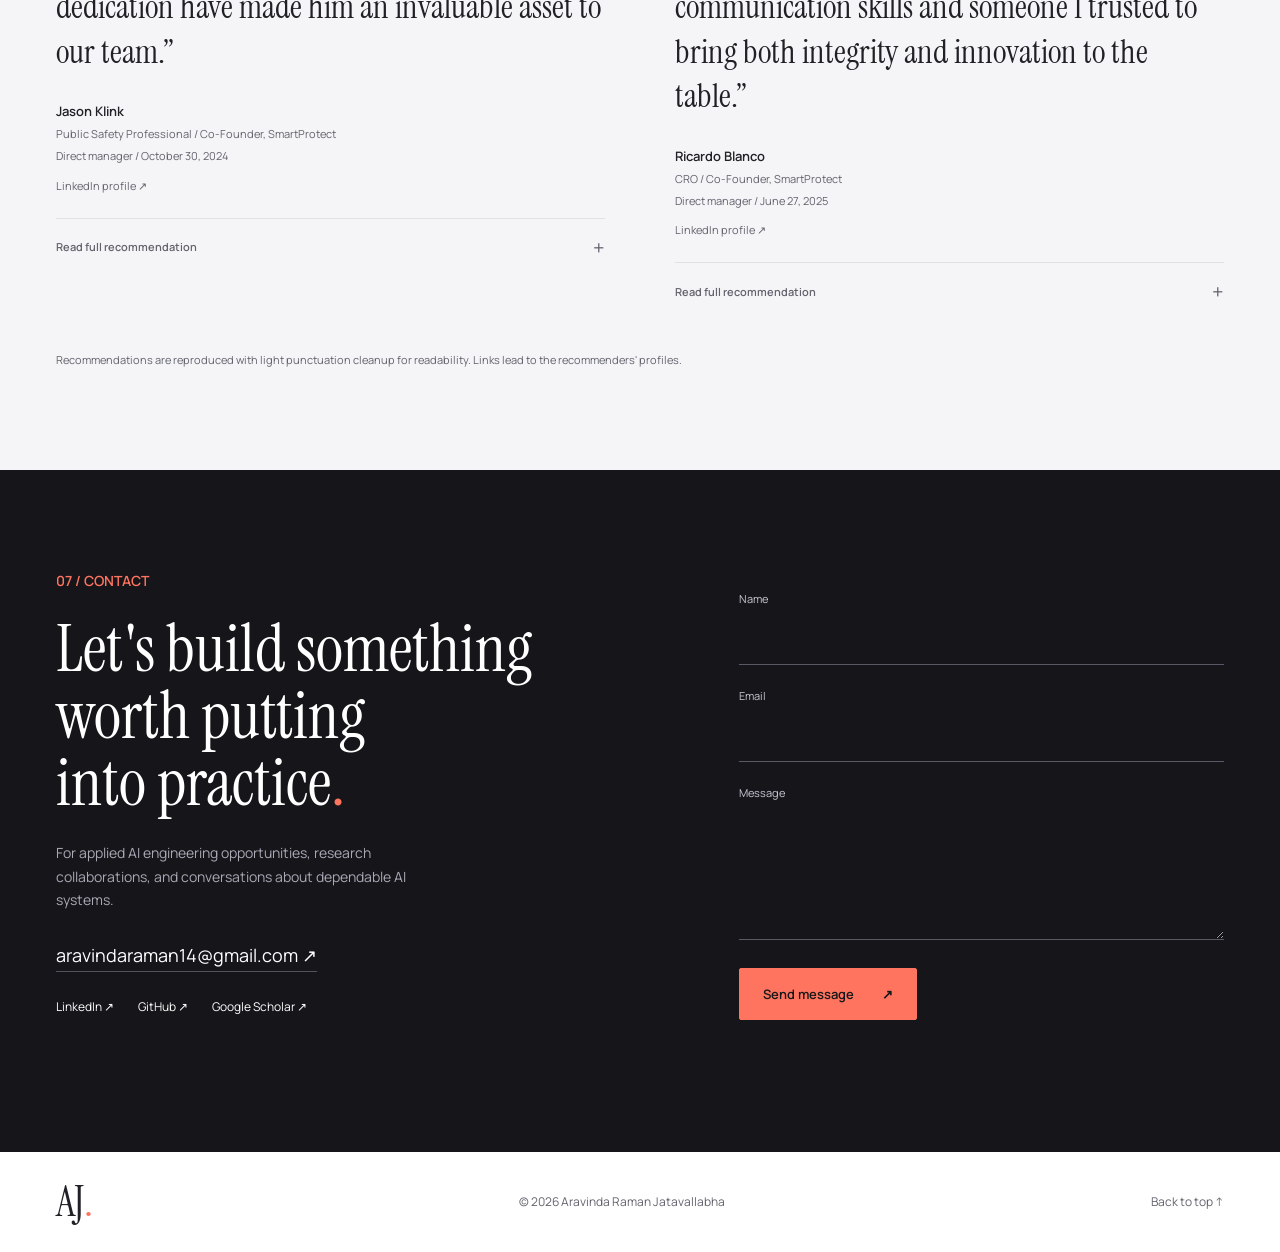
==== commit 00f91172: "revamped portfolio design" ====
--- a/index.html
+++ b/index.html
@@ -1,3149 +1,133 @@
-<!DOCTYPE html>
-<html lang="en">
+<!doctype html>
+<html lang="en" class="no-js">
 <head>
-    <meta charset="UTF-8">
-    <meta name="viewport" content="width=device-width, initial-scale=1.0">
-    
+  <meta charset="utf-8">
+  <meta name="viewport" content="width=device-width, initial-scale=1">
+  <title>Aravinda Raman Jatavallabha | AI Engineer &amp; ML Software Engineer</title>
+  <meta name="description" content="Aravinda Raman Jatavallabha builds AI systems for clinical documentation and researches trustworthy LLMs, retrieval, and dynamic language models. Explore his work, publications, and research service.">
+  <meta name="author" content="Aravinda Raman Jatavallabha">
+  <meta name="theme-color" content="#111111">
+  <link rel="canonical" href="https://aravindaj.dev/">
+  <meta property="og:type" content="website">
+  <meta property="og:url" content="https://aravindaj.dev/">
+  <meta property="og:title" content="Aravinda Raman Jatavallabha | AI Engineer &amp; ML Software Engineer">
+  <meta property="og:description" content="Production AI engineering. Research in trustworthy LLMs and evolving data. Selected work, publications, and professional service.">
+  <meta property="og:site_name" content="Aravinda Raman Jatavallabha">
+  <meta property="og:image" content="https://aravindaj.dev/assets/images/AJ_pfp.png">
+  <meta property="og:image:alt" content="Portrait of Aravinda Raman Jatavallabha">
+  <meta name="twitter:card" content="summary_large_image">
+  <meta name="twitter:title" content="Aravinda Raman Jatavallabha | AI Engineer &amp; ML Software Engineer">
+  <meta name="twitter:description" content="Production AI engineering and research in trustworthy LLMs. Explore selected work and publications.">
+  <meta name="twitter:image" content="https://aravindaj.dev/assets/images/AJ_pfp.png">
+  <link rel="icon" href="assets/images/AJ_pfp.png" type="image/png">
+  <link rel="stylesheet" href="assets/css/styles.css">
+  <link rel="preload" href="assets/fonts/instrument-serif.ttf" as="font" type="font/ttf" crossorigin>
+  <link rel="preload" href="assets/fonts/manrope-regular.ttf" as="font" type="font/ttf" crossorigin>
+  <script src="assets/js/script.js" defer></script>
+  <script type="application/ld+json">
+  {"@context":"https://schema.org","@type":"Person","name":"Aravinda Raman Jatavallabha","url":"https://aravindaj.dev/","jobTitle":"AI Engineer and ML Software Engineer","image":"https://aravindaj.dev/assets/images/AJ_pfp.png","sameAs":["https://linkedin.com/in/aravinda-jatavallabha","https://github.com/aravinda-1402","https://scholar.google.com/citations?user=fXRLPrEAAAAJ"],"alumniOf":[{"@type":"CollegeOrUniversity","name":"North Carolina State University"},{"@type":"CollegeOrUniversity","name":"Manipal Institute of Technology"}],"knowsAbout":["Large language models","Retrieval-augmented generation","Dynamic representation learning","Machine learning"]}
+  </script>
+</head>
+<body>
+  <a class="skip-link" href="#main">Skip to content</a>
+  <header class="site-header">
+    <a class="wordmark" href="#hero" aria-label="Aravinda Jatavallabha, home">aj<span class="brand-dot">.</span><span class="wordmark-name">Aravinda<br>Jatavallabha</span></a>
+    <nav id="navigation" aria-label="Main navigation">
+      <a href="#work">Selected work</a><a href="#about">Experience</a><a href="#research">Research</a><a href="#projects">Projects</a><a href="#recognition">Recognition</a><a class="nav-contact" href="#contact">Get in touch <span aria-hidden="true">&#8599;</span></a>
+    </nav>
+    <div class="header-tools">
+      <button id="theme-toggle" class="icon-button" type="button" aria-label="Switch color theme" title="Switch color theme"><img src="assets/icons/moon.svg" alt="" width="19" height="19"></button>
+      <button id="menu-toggle" class="icon-button menu-toggle" type="button" aria-label="Open navigation" aria-controls="navigation" aria-expanded="false"><img src="assets/icons/menu.svg" alt="" width="21" height="21"></button>
+    </div>
+  </header>
+  <main id="main">
+    <section id="hero" class="hero" aria-labelledby="hero-title">
+      <img class="hero-portrait" src="assets/images/AJ_pfp.png" alt="Portrait of Aravinda Raman Jatavallabha" width="1254" height="1254" fetchpriority="high">
+      <div class="hero-content container">
+        <p class="eyebrow"><span class="status-dot" aria-hidden="true"></span> AI ENGINEER / ML SOFTWARE ENGINEER</p>
+        <h1 id="hero-title"><span>Aravinda Raman</span><br><em>Jatavallabha</em><span class="brand-dot">.</span></h1>
+        <p class="hero-statement">Production AI systems. Research that ships.</p>
+        <p class="hero-description">I build LLM and machine-learning products in Python and TypeScript, from retrieval and document pipelines to cloud infrastructure and interfaces people can use.</p>
+        <div class="hero-actions"><a class="button button-accent" href="#work">Selected work <span aria-hidden="true">&#8599;</span></a><a class="hero-link" href="assets/docs/Aravinda_Jatavallabha_Resume_Latest_2026.pdf" download>Download resume <span aria-hidden="true">&#8595;</span></a></div>
+        <div class="hero-foot"><span>Currently at <strong>Long Health</strong></span><span>Python / TypeScript / AWS / LLM systems</span><span>Cary, North Carolina</span><a class="mobile-resume" href="assets/docs/Aravinda_Jatavallabha_Resume_Latest_2026.pdf" download>Resume PDF &#8595;</a></div>
+      </div>
+      <a class="hero-index" href="#work"><span>SCROLL TO EXPLORE</span><span aria-hidden="true">&#8595;</span></a>
+    </section>
+    <div class="affiliation-band"><div class="container affiliation-inner"><span class="eyebrow">EXPERIENCE &amp; EDUCATION</span><span class="affiliation-item"><strong>Long Health</strong><small>AI Engineer</small></span><span class="affiliation-item"><strong>SmartProtect</strong><small>Data Science Intern</small></span><span class="affiliation-item"><strong>NC State University</strong><small>MCS / Teaching Assistant</small></span><span class="affiliation-item"><strong>DRDO / CAIR</strong><small>ML Researcher</small></span><span class="affiliation-item"><strong>Merkle</strong><small>Data Science Intern</small></span></div></div>
 
-    <title>Aravinda Raman Jatavallabha | AI Engineer & Independent Researcher</title>
-    <meta name="title" content="Aravinda Raman Jatavallabha | AI Engineer & Independent Researcher">
-    <meta name="description" content="AI Engineer delivering production-grade AI systems. 10+ peer-reviewed research papers, 4.0 GPA Master's in Data Science. Expert in LLMs, RAG, ML pipelines, and full-stack AI systems.">
-    <meta name="keywords" content="AI Engineer, Machine Learning, Data Science, Independent Researcher, LLMs, RAG, Deep Learning, Python, Full-Stack Engineer, O-1, EB1-A">
-    <meta name="author" content="Aravinda Raman Jatavallabha">
-    <meta name="robots" content="index, follow">
-    <meta name="language" content="English">
-    <meta name="revisit-after" content="7 days">
-    
-    
-    <meta property="og:type" content="website">
-    <meta property="og:url" content="https://aravindaj.dev/">
-    <meta property="og:title" content="Aravinda Raman Jatavallabha | AI Engineer & Independent Researcher">
-    <meta property="og:description" content="AI Engineer delivering production-grade AI systems. 10+ peer-reviewed research papers, 4.0 GPA Master's in Data Science.">
-    <meta property="og:image" content="assets/images/AJ_pfp.jpeg">
-    <meta property="og:image:width" content="1200">
-    <meta property="og:image:height" content="630">
-    <meta property="og:site_name" content="Aravinda Jatavallabha Portfolio">
-    
-
-    <meta property="twitter:card" content="summary_large_image">
-    <meta property="twitter:url" content="https://aravindaj.dev/">
-    <meta property="twitter:title" content="Aravinda Raman Jatavallabha | AI Engineer & Independent Researcher">
-    <meta property="twitter:description" content="AI Engineer delivering production-grade AI systems. 10+ peer-reviewed research papers, 4.0 GPA Master's in Data Science.">
-    <meta property="twitter:image" content="assets/images/AJ_pfp.jpeg">
-    
-    <!-- Favicon -->
-    <link rel="icon" type="image/jpeg" href="assets/images/AJ_pfp.jpeg">
-    <link rel="apple-touch-icon" href="assets/images/AJ_pfp.jpeg">
-    
-    <!-- Theme Color -->
-    <meta name="theme-color" content="#f8fafc">
-    <meta name="msapplication-TileColor" content="#f8fafc">
-    <link rel="stylesheet" href="assets/css/styles.css">
-    
-    <!-- Tailwind CSS -->
-    <script src="https://cdn.tailwindcss.com"></script>
-    <script>
-        tailwind.config = {
-            darkMode: 'class',
-            theme: {
-                extend: {
-                    colors: {
-                        'brand-bg': '#0c172c',
-                        'brand-surface': '#101f3a',
-                    },
-                    container: {
-                        center: true,
-                        padding: {
-                            DEFAULT: '1.5rem',
-                            sm: '2rem',
-                            md: '2.5rem',
-                            lg: '4rem',
-                            xl: '5rem',
-                            '2xl': '6rem',
-                        },
-                        screens: {
-                            sm: '640px',
-                            md: '768px',
-                            lg: '1024px',
-                            xl: '1280px',
-                            '2xl': '1536px',
-                        },
-                    },
-                }
-            }
-        }
-    </script>
-    
-    <!-- AOS Animation Library -->
-    <link rel="stylesheet" href="https://unpkg.com/aos@next/dist/aos.css" />
-    
-    <!-- Custom Styles -->
-    
-    <!-- Font Awesome -->
-    <link rel="stylesheet" href="https://cdnjs.cloudflare.com/ajax/libs/font-awesome/6.0.0/css/all.min.css">
-    
-    <style>
-        /* Experience item animations */
-        .experience-item {
-            position: relative;
-            padding: 10px;
-            border-radius: 8px;
-            transition: all 0.3s ease;
-        }
-
-        .experience-item:hover {
-            transform: translateX(15px);
-            background-color: rgba(59, 130, 246, 0.05);
-        }
-
-        .experience-item::before {
-            content: '';
-            position: absolute;
-            left: -10px;
-            top: 50%;
-            width: 3px;
-            height: 0;
-            background-color: #3B82F6;
-            transition: height 0.3s ease, transform 0.3s ease;
-            transform: translateY(-50%);
-        }
-
-        .experience-item:hover::before {
-            height: 70%;
-        }
-
-        /* Dark mode adjustments */
-        .dark .experience-item:hover {
-            background-color: rgba(59, 130, 246, 0.1);
-        }
-
-        /* Ensure smooth transitions */
-        .experience-item * {
-            transition: all 0.3s ease;
-        }
-
-        /* Horizontal impact ticker */
-        .impact-ticker {
-            position: relative;
-            overflow: hidden;
-        }
-
-        .impact-track {
-            display: flex;
-            width: max-content;
-            animation: impact-scroll 40s linear infinite;
-        }
-
-        .impact-track:hover {
-            animation-play-state: paused;
-        }
-
-        .impact-group {
-            display: flex;
-            gap: 1rem;
-        }
-
-        .impact-card {
-            flex: 0 0 auto;
-            min-width: 320px;
-            max-width: 420px;
-        }
-
-        @keyframes impact-scroll {
-            0% {
-                transform: translateX(0);
-            }
-            100% {
-                transform: translateX(-50%);
-            }
-        }
-
-        @media (max-width: 768px) {
-            .impact-ticker {
-                overflow-x: auto;
-            }
-
-            .impact-track {
-                animation: none;
-            }
-        }
-    </style>
-    <script>
-        // Default to LIGHT mode. Dark mode is enabled only when the user explicitly toggles it on.
-        const saved = localStorage.getItem('darkMode');
-        if (saved === 'true') {
-            document.documentElement.classList.add('dark');
-        } else {
-            document.documentElement.classList.remove('dark');
-            localStorage.setItem('darkMode', 'false');
-        }
-    </script>
-</head>
-<body class="bg-slate-50 dark:bg-brand-bg transition-colors duration-200">
-    <!-- Enhanced Navigation -->
-    <nav id="navbar" class="fixed w-full bg-white/95 dark:bg-brand-bg/95 backdrop-blur-md shadow-lg z-50 transition-all duration-300">
-        <div class="container mx-auto">
-            <div class="flex items-center justify-between py-4">
-                <a href="#" class="group flex items-center space-x-2">
-                    <div class="relative">
-                        <div class="absolute inset-0 bg-gradient-to-r from-blue-600 to-indigo-600 rounded-lg blur opacity-75 group-hover:opacity-100 transition-opacity"></div>
-                        <div class="relative bg-gradient-to-r from-blue-600 to-indigo-600 text-white px-4 py-2 rounded-lg font-bold text-xl transform group-hover:scale-105 transition-transform">
-                            AJ
-                        </div>
-                    </div>
-                </a>
-                <div class="flex items-center space-x-6 md:space-x-8">
-                    <button id="darkModeToggle" class="p-2.5 rounded-lg text-gray-600 dark:text-gray-300 hover:text-blue-600 dark:hover:text-blue-400 hover:bg-gray-100 dark:hover:bg-gray-800 transition-all duration-200">
-                        <i class="fas fa-moon text-xl"></i>
-                        <i class="fas fa-sun text-xl hidden"></i>
-                    </button>
-                    <div class="hidden md:flex space-x-6">
-                        <a href="#about" class="nav-link text-gray-600 dark:text-gray-300 hover:text-blue-600 dark:hover:text-blue-400 transition-all font-medium relative group">
-                            <span>About</span>
-                            <span class="absolute bottom-0 left-0 w-0 h-0.5 bg-gradient-to-r from-blue-600 to-indigo-600 group-hover:w-full transition-all duration-300"></span>
-                        </a>
-                        <a href="#recommendations" class="nav-link text-gray-600 dark:text-gray-300 hover:text-blue-600 dark:hover:text-blue-400 transition-all font-medium relative group">
-                            <span>Recommendations</span>
-                            <span class="absolute bottom-0 left-0 w-0 h-0.5 bg-gradient-to-r from-blue-600 to-indigo-600 group-hover:w-full transition-all duration-300"></span>
-                        </a>
-                        <a href="#education" class="nav-link text-gray-600 dark:text-gray-300 hover:text-blue-600 dark:hover:text-blue-400 transition-all font-medium relative group">
-                            <span>Education</span>
-                            <span class="absolute bottom-0 left-0 w-0 h-0.5 bg-gradient-to-r from-blue-600 to-indigo-600 group-hover:w-full transition-all duration-300"></span>
-                        </a>
-                        <a href="#experience" class="nav-link text-gray-600 dark:text-gray-300 hover:text-blue-600 dark:hover:text-blue-400 transition-all font-medium relative group">
-                            <span>Experience</span>
-                            <span class="absolute bottom-0 left-0 w-0 h-0.5 bg-gradient-to-r from-blue-600 to-indigo-600 group-hover:w-full transition-all duration-300"></span>
-                        </a>
-                        <a href="#all-projects" class="nav-link text-gray-600 dark:text-gray-300 hover:text-blue-600 dark:hover:text-blue-400 transition-all font-medium relative group">
-                            <span>Projects</span>
-                            <span class="absolute bottom-0 left-0 w-0 h-0.5 bg-gradient-to-r from-blue-600 to-indigo-600 group-hover:w-full transition-all duration-300"></span>
-                        </a>
-                        <a href="#research-papers" class="nav-link text-gray-600 dark:text-gray-300 hover:text-blue-600 dark:hover:text-blue-400 transition-all font-medium relative group">
-                            <span>Research</span>
-                            <span class="absolute bottom-0 left-0 w-0 h-0.5 bg-gradient-to-r from-blue-600 to-indigo-600 group-hover:w-full transition-all duration-300"></span>
-                        </a>
-                        <a href="#contact" class="nav-link text-gray-600 dark:text-gray-300 hover:text-blue-600 dark:hover:text-blue-400 transition-all font-medium relative group">
-                            <span>Contact</span>
-                            <span class="absolute bottom-0 left-0 w-0 h-0.5 bg-gradient-to-r from-blue-600 to-indigo-600 group-hover:w-full transition-all duration-300"></span>
-                        </a>
-                    </div>
-                    <div class="hidden md:flex items-center space-x-4">
-                        <a href="assets/docs/Aravinda_Jatavallabha_Resume_Latest_2026.pdf" class="btn-premium px-6 py-2.5 bg-gradient-to-r from-blue-600 to-indigo-600 dark:from-blue-500 dark:to-indigo-500 text-white rounded-full hover:from-blue-700 hover:to-indigo-700 dark:hover:from-blue-600 dark:hover:to-indigo-600 font-semibold transition-all shadow-lg">
-                            <i class="fas fa-download mr-2"></i>Resume
-                        </a>
-                    </div>
-                    <!-- Mobile Menu Button -->
-                    <button id="mobileMenuBtn" class="md:hidden p-2 text-gray-600 dark:text-gray-300 hover:text-blue-600 dark:hover:text-blue-400">
-                        <i class="fas fa-bars text-xl"></i>
-                    </button>
-                </div>
-            </div>
-        </div>
-        <!-- Mobile Menu -->
-        <div id="mobileMenu" class="hidden md:hidden bg-white dark:bg-brand-bg border-t border-gray-200 dark:border-gray-700">
-            <div class="container mx-auto py-4 space-y-3">
-                <a href="#about" class="block px-4 py-2 text-gray-600 dark:text-gray-300 hover:text-blue-600 dark:hover:text-blue-400 hover:bg-gray-100 dark:hover:bg-gray-800 rounded-lg transition">About</a>
-                <a href="#recommendations" class="block px-4 py-2 text-gray-600 dark:text-gray-300 hover:text-blue-600 dark:hover:text-blue-400 hover:bg-gray-100 dark:hover:bg-gray-800 rounded-lg transition">Recommendations</a>
-                <a href="#education" class="block px-4 py-2 text-gray-600 dark:text-gray-300 hover:text-blue-600 dark:hover:text-blue-400 hover:bg-gray-100 dark:hover:bg-gray-800 rounded-lg transition">Education</a>
-                <a href="#experience" class="block px-4 py-2 text-gray-600 dark:text-gray-300 hover:text-blue-600 dark:hover:text-blue-400 hover:bg-gray-100 dark:hover:bg-gray-800 rounded-lg transition">Experience</a>
-                <a href="#all-projects" class="block px-4 py-2 text-gray-600 dark:text-gray-300 hover:text-blue-600 dark:hover:text-blue-400 hover:bg-gray-100 dark:hover:bg-gray-800 rounded-lg transition">Projects</a>
-                <a href="#research-papers" class="block px-4 py-2 text-gray-600 dark:text-gray-300 hover:text-blue-600 dark:hover:text-blue-400 hover:bg-gray-100 dark:hover:bg-gray-800 rounded-lg transition">Research</a>
-                <a href="#contact" class="block px-4 py-2 text-gray-600 dark:text-gray-300 hover:text-blue-600 dark:hover:text-blue-400 hover:bg-gray-100 dark:hover:bg-gray-800 rounded-lg transition">Contact</a>
-                <a href="assets/docs/Aravinda_Jatavallabha_Resume_Latest_2026.pdf" class="block px-4 py-2 bg-gradient-to-r from-blue-600 to-indigo-600 text-white rounded-lg text-center font-semibold hover:from-blue-700 hover:to-indigo-700 transition">
-                    <i class="fas fa-download mr-2"></i>Download Resume
-                </a>
-            </div>
-        </div>
-    </nav>
-
-    <!-- Hero Section -->
-    <section id="hero" class="pt-32 pb-24 bg-gradient-to-br from-white via-blue-50/30 to-indigo-50/30 dark:from-brand-bg dark:via-brand-surface/40 dark:to-brand-bg relative overflow-hidden">
-        <!-- Enhanced Background Pattern -->
-        <div class="hero-pattern"></div>
-        <div class="absolute inset-0 bg-gradient-to-r from-blue-50/60 to-indigo-50/60 dark:from-brand-surface/35 dark:to-brand-bg/60 backdrop-blur-sm"></div>
-        
-        <div class="container mx-auto relative z-10">
-            <!-- Key Metrics Bar (Top Proof Points) -->
-            <div class="mb-12 grid grid-cols-2 md:grid-cols-4 gap-4 md:gap-6" data-aos="fade-down">
-                <div class="metric-card bg-white/80 dark:bg-gray-800/80 backdrop-blur-md rounded-2xl p-4 md:p-6 text-center border border-blue-100 dark:border-gray-700 shadow-premium">
-                    <div class="key-metric text-3xl md:text-4xl mb-2" data-count="10" data-suffix="+">10+</div>
-                    <div class="text-sm md:text-base font-semibold text-gray-700 dark:text-gray-300">Research Papers</div>
-                    <div class="text-xs text-gray-500 dark:text-gray-400 mt-1">Peer-Reviewed</div>
-                </div>
-                <div class="metric-card bg-white/80 dark:bg-gray-800/80 backdrop-blur-md rounded-2xl p-4 md:p-6 text-center border border-blue-100 dark:border-gray-700 shadow-premium">
-                    <div class="key-metric text-3xl md:text-4xl mb-2" data-count="8" data-suffix="">8</div>
-                    <div class="text-sm md:text-base font-semibold text-gray-700 dark:text-gray-300">Research Areas</div>
-                    <div class="text-xs text-gray-500 dark:text-gray-400 mt-1">Across topics</div>
-                </div>
-                <div class="metric-card bg-white/80 dark:bg-gray-800/80 backdrop-blur-md rounded-2xl p-4 md:p-6 text-center border border-blue-100 dark:border-gray-700 shadow-premium">
-                    <div class="key-metric text-3xl md:text-4xl mb-2" data-count="50" data-suffix="%">50%</div>
-                    <div class="text-sm md:text-base font-semibold text-gray-700 dark:text-gray-300">Time Reduction</div>
-                    <div class="text-xs text-gray-500 dark:text-gray-400 mt-1">Clinical Documentation</div>
-                </div>
-                <div class="metric-card bg-white/80 dark:bg-gray-800/80 backdrop-blur-md rounded-2xl p-4 md:p-6 text-center border border-blue-100 dark:border-gray-700 shadow-premium">
-                    <div class="key-metric text-3xl md:text-4xl mb-2" data-count="10" data-suffix="M+">10M+</div>
-                    <div class="text-sm md:text-base font-semibold text-gray-700 dark:text-gray-300">Records Processed</div>
-                    <div class="text-xs text-gray-500 dark:text-gray-400 mt-1">At Scale</div>
-                </div>
-            </div>
-
-            <div class="flex flex-col md:flex-row items-center justify-between gap-12">
-                <div class="md:w-1/2" data-aos="fade-right">
-                    <h1 class="text-4xl md:text-6xl lg:text-7xl font-extrabold text-gray-900 dark:text-white mb-4 leading-tight">
-                        <span class="gradient-text">Aravinda Raman</span><br>
-                        <span class="text-gray-800 dark:text-gray-100">Jatavallabha</span>
-                    </h1>
-                    <h2 class="text-2xl md:text-3xl font-semibold text-gray-700 dark:text-gray-300 mb-6">
-                        AI Engineer & Independent Researcher
-                    </h2>
-                    <p class="text-lg md:text-xl text-gray-600 dark:text-gray-400 mb-6 leading-relaxed">
-                        AI Engineer building production AI systems - especially <span class="font-semibold">LLM-powered workflows</span>, <span class="font-semibold">RAG</span>, and applied machine learning - where reliability and real-world usability matter.
-                    </p>
-                    <p class="text-base text-gray-600 dark:text-gray-400 mb-5 leading-relaxed">
-                        Currently at <span class="font-semibold text-blue-600 dark:text-blue-400">Long Health</span>, I contribute to AI-driven document and workflow automation across backend services and intelligent pipelines that structure complex, unstructured data.
-                    </p>
-                    <div class="flex flex-wrap gap-2 mb-7">
-                        <span class="px-3 py-1 rounded-full bg-blue-100/70 dark:bg-blue-900/30 text-blue-700 dark:text-blue-200 text-sm font-semibold">LLM Systems</span>
-                        <span class="px-3 py-1 rounded-full bg-indigo-100/70 dark:bg-indigo-900/30 text-indigo-700 dark:text-indigo-200 text-sm font-semibold">RAG</span>
-                        <span class="px-3 py-1 rounded-full bg-purple-100/70 dark:bg-purple-900/30 text-purple-700 dark:text-purple-200 text-sm font-semibold">ML Pipelines</span>
-                        <span class="px-3 py-1 rounded-full bg-gray-100/80 dark:bg-gray-800 text-gray-700 dark:text-gray-200 text-sm font-semibold">Backend Services</span>
-                        <span class="px-3 py-1 rounded-full bg-gray-100/80 dark:bg-gray-800 text-gray-700 dark:text-gray-200 text-sm font-semibold">Event-Driven Systems</span>
-                        <span class="px-3 py-1 rounded-full bg-amber-100/80 dark:bg-amber-900/25 text-amber-800 dark:text-amber-200 text-sm font-semibold"
-                              title="Sigma Xi Full Member (peer-nominated) · Jan 2026–Present">Sigma Xi Full Member</span>
-                    </div>
-                    <p class="text-base text-gray-600 dark:text-gray-400 mb-8 font-medium">
-                        <span class="text-blue-600 dark:text-blue-400">Open to conversations around AI Software Engineering and Applied AI/ML Engineering roles</span> where building dependable AI systems at scale is a core requirement.
-                    </p>
-                    <div class="flex flex-wrap gap-4">
-                        <a href="assets/docs/Aravinda_Jatavallabha_Resume_Latest_2026.pdf" class="btn-premium px-8 py-4 bg-gradient-to-r from-blue-600 to-indigo-600 dark:from-blue-500 dark:to-indigo-500 text-white rounded-full hover:from-blue-700 hover:to-indigo-700 dark:hover:from-blue-600 dark:hover:to-indigo-600 font-semibold flex items-center shadow-premium-lg">
-                            <i class="fas fa-download mr-2"></i> Download Resume
-                        </a>
-                        <a href="#research-papers" class="px-8 py-4 border-2 border-blue-600 dark:border-blue-500 text-blue-600 dark:text-blue-400 rounded-full hover:bg-blue-600 dark:hover:bg-blue-500 hover:text-white font-semibold transition-all shadow-premium">
-                            View Research
-                        </a>
-                        <a href="#contact" class="px-8 py-4 bg-white dark:bg-gray-800 border-2 border-gray-300 dark:border-gray-600 text-gray-700 dark:text-gray-300 rounded-full hover:border-blue-600 dark:hover:border-blue-500 hover:text-blue-600 dark:hover:text-blue-400 font-semibold transition-all">
-                            Contact Me
-                        </a>
-                    </div>
-                </div>
-                <div class="md:w-1/2 mt-8 md:mt-0 relative" data-aos="fade-left">
-                    <div class="relative w-80 h-[26rem] md:w-96 md:h-[30rem] mx-auto">
-                        <!-- Soft glow (no movement) -->
-                        <div class="absolute -inset-10 bg-gradient-to-r from-amber-500/12 via-rose-500/10 to-violet-500/10 rounded-3xl blur-3xl opacity-80"></div>
-                        
-                        <!-- Image Container - borderless, blended into background (rounded-square) -->
-                        <div class="profile-portrait relative w-full h-full rounded-3xl overflow-hidden shadow-premium-lg">
-                            <img src="assets/images/AJ_pfp.jpeg" alt="Aravinda Raman Jatavallabha"
-                                 class="profile-portrait__img relative w-full h-full object-cover">
-                        </div>
-                        
-                        <!-- Enhanced Floating Badges - Brighter for Dark Background -->
-                        <div class="absolute -right-6 top-12 bg-gradient-to-br from-white to-blue-100 dark:from-gray-700 dark:to-gray-600 rounded-full p-4 shadow-premium-lg animate-float ring-2 ring-blue-300/50 dark:ring-blue-400/50">
-                            <i class="fas fa-brain text-blue-600 dark:text-blue-400 text-2xl"></i>
-                        </div>
-                        <div class="absolute -left-6 bottom-12 bg-gradient-to-br from-white to-indigo-100 dark:from-gray-700 dark:to-gray-600 rounded-full p-4 shadow-premium-lg animate-float ring-2 ring-indigo-300/50 dark:ring-indigo-400/50" style="animation-delay: 1s;">
-                            <i class="fas fa-code text-indigo-600 dark:text-indigo-400 text-2xl"></i>
-                        </div>
-                        <div class="absolute top-1/2 -right-12 transform -translate-y-1/2 bg-gradient-to-br from-white to-purple-100 dark:from-gray-700 dark:to-gray-600 rounded-full p-3 shadow-premium-lg animate-float ring-2 ring-purple-300/50 dark:ring-purple-400/50" style="animation-delay: 2s;">
-                            <i class="fas fa-graduation-cap text-purple-600 dark:text-purple-400 text-xl"></i>
-                        </div>
-                    </div>
-                </div>
-            </div>
-        </div>
+    <section id="work" class="section container" aria-labelledby="work-title">
+      <div class="section-heading"><div><p class="eyebrow">01 / SELECTED WORK</p><h2 id="work-title">AI systems,<br><em>in practice.</em></h2></div><p class="section-intro">End-to-end engineering across clinical documentation, public safety forecasting, and adaptive language modeling.</p></div>
+      <article class="case-study case-featured" id="evalpath">
+        <div class="case-label"><span class="mono">01.1</span><span>LONG HEALTH / 2025 - PRESENT</span></div>
+        <div class="case-body"><div><h3>EvalPath</h3><p class="case-subtitle">Clinical AI platform / documents to structured reports.</p><p>Medical evaluations bring together records, conversations, structured exams, and reports. I build the AI pipelines and application workflows that connect those stages in a physician workspace.</p><div class="tags"><span>LLMs &amp; RAG</span><span>Document AI</span><span>Full-stack engineering</span></div></div>
+          <div class="case-detail"><h4>My contribution</h4><p>End-to-end platform ownership spanning document ingestion, asynchronous OCR and retrieval, transcription, structured report generation, and role-aware Angular/NestJS interfaces.</p><h4>Why it matters</h4><p>Connecting source records and exam inputs helps physicians move from fragmented information to structured documentation within one workflow.</p><details><summary>Engineering details <span aria-hidden="true">+</span></summary><div class="detail-content"><ul><li>AWS Lambda, ECS, and S3 workflows with RabbitMQ for document processing.</li><li>Textract OCR, ChromaDB retrieval, and OpenAI/Anthropic model integrations.</li><li>Whisper transcription, context-aware medical Q&amp;A, and report regeneration.</li><li>Case assignment, four-role access control, export workflows, and pipeline monitoring.</li></ul><p class="source-note">Employer systems and clinical data are not public demonstrations.</p></div></details></div></div>
+        <div class="case-results"><div><strong>35%</strong><span>reported increase in document throughput</span></div><div><strong>50%</strong><span>reported reduction in documentation and triage time</span></div><p>Reported outcomes; measurement scope and baselines are not included in the public record.</p></div>
+      </article>
+      <div class="case-pair">
+        <article class="case-study"><div class="case-label"><span class="mono">01.2</span><span>SMARTPROTECT / 2024 - 2025</span></div><h3>Public-safety<br>forecasting.</h3><p>At SmartProtect, I developed call-volume forecasting and data pipelines to support planning for public safety operations.</p><details><summary>Contribution &amp; context <span aria-hidden="true">+</span></summary><div class="detail-content"><p>Compared ARIMA, Prophet, and LSTM models; built Airflow and Snowflake pipelines across 1.2M+ dispatch records; and developed staffing recommendations and internal dashboards.</p><p class="source-note">Reported outcomes: 20% improvement in forecast accuracy and 18% reduction in overtime. Baselines and evaluation periods require supporting employer records.</p></div></details><a class="text-link" href="#recommendations">Read colleague perspectives <span aria-hidden="true">&#8599;</span></a></article>
+        <article class="case-study"><div class="case-label"><span class="mono">01.3</span><span>DRDO / CAIR / 2023</span></div><h3>Adaptive models<br>for evolving text.</h3><p>My research work explored incremental BERT representations and temporal graph models to capture semantic change in evolving text.</p><details><summary>Contribution &amp; context <span aria-hidden="true">+</span></summary><div class="detail-content"><p>At CAIR, I worked on streaming NLP and temporal graph learning, with primary responsibility for model design and experiments in the coauthored ICPR paper.</p><p>The published work studies incremental dynamic contextualized word embeddings, linking language context with changes over time.</p></div></details><a class="text-link" href="https://link.springer.com/chapter/10.1007/978-3-031-78169-8_16" target="_blank" rel="noopener">Read the Springer chapter <span aria-hidden="true">&#8599;</span></a></article>
+      </div>
     </section>
 
-    <!-- About Section -->
-    <section id="about" class="py-20 bg-gradient-to-b from-white to-gray-50 dark:from-gray-900 dark:to-gray-800 relative">
-        <div class="section-divider"></div>
-        <div class="container mx-auto">
-            <div class="text-center mb-16" data-aos="fade-up">
-                <h2 class="text-4xl md:text-5xl font-extrabold text-gray-900 dark:text-white mb-4">
-                    <span class="gradient-text">About Me</span>
-                </h2>
-                <p class="text-lg text-gray-600 dark:text-gray-400 max-w-2xl mx-auto">
-                    Combining research and production engineering to deliver reliable AI systems
-                </p>
-            </div>
-            <div class="flex flex-col lg:flex-row gap-0 max-w-8xl mx-auto">
-                <!-- Left Column (50%) -->
-                <div class="lg:w-1/2 lg:pr-12" data-aos="fade-right">
-                    <!-- About Text -->
-                    <div class="space-y-6">
-                        <p class="text-gray-600 dark:text-gray-300 leading-relaxed text-justify">
-                            I am an <strong>AI Engineer</strong> focused on building real-world AI applications, with an emphasis on <strong>LLM-powered systems</strong>, <strong>retrieval-augmented generation (RAG)</strong>, and applied machine learning. My work sits at the intersection of software engineering and AI, where system reliability, model quality, and real-world usability are critical.
-                        </p>
-                        <p class="text-gray-600 dark:text-gray-300 leading-relaxed text-justify">
-                            Currently at <strong>Long Health</strong>, I contribute to <strong>AI-driven document and workflow automation</strong>, working on backend services and intelligent pipelines that process and structure complex, unstructured data. My role involves integrating LLMs, data pipelines, and event-driven systems into production software, and I also contribute to frontend interfaces where needed to enable end-to-end delivery of AI features.
-                        </p>
-                        <p class="text-gray-600 dark:text-gray-300 leading-relaxed text-justify">
-                            Alongside my industry work, I <strong>independently publish research</strong> in machine learning and AI systems, with peer-reviewed and archival publications (ICPR/Springer, IEEE Access, arXiv) spanning <strong>dynamic language modeling</strong>, <strong>time-series prediction</strong>, and <strong>applied deep learning</strong>. I'm particularly interested in translating research ideas into robust, production-ready systems.
-                        </p>
-                        <p class="text-gray-600 dark:text-gray-300 leading-relaxed text-justify">
-                            I'm open to conversations around <strong>AI Software Engineering</strong> and <strong>Applied AI/ML Engineering roles</strong> where building dependable AI systems at scale is a core requirement.
-                        </p>
-                    </div>
+    <section id="research" class="section research-section" aria-labelledby="research-title"><div class="container">
+      <div class="section-heading"><div><p class="eyebrow">03 / PUBLICATIONS &amp; RESEARCH</p><h2 id="research-title">Questions explored.<br><em>Work shared.</em></h2></div><div class="section-intro"><p>Language models, dynamic representations, and applied machine learning. Published work and work in progress, with their respective records.</p><a class="text-link" href="https://scholar.google.com/citations?user=fXRLPrEAAAAJ&amp;hl=en" target="_blank" rel="noopener">Google Scholar <span aria-hidden="true">&#8599;</span></a></div></div>
+      <div class="research-toolbar"><div class="filters" role="group" aria-label="Filter research by publication status"><button type="button" class="filter active" data-status="published" aria-pressed="true">Published</button><button type="button" class="filter" data-status="accepted" aria-pressed="false">Accepted</button><button type="button" class="filter" data-status="preprint" aria-pressed="false">Preprints</button><button type="button" class="filter" data-status="manuscript" aria-pressed="false">Manuscripts</button><button type="button" class="filter" data-status="all" aria-pressed="false">All work</button></div><label class="search-label"><span class="sr-only">Search research</span><input id="research-search" type="search" placeholder="Search research" autocomplete="off"></label></div>
+      <p class="research-count" id="research-count" role="status" aria-live="polite">14 research works</p>
+      <div class="publication-list">
+        <article class="publication" data-status="published"><div class="publication-meta"><span class="badge published">Published</span><span>IEEE SoutheastCon / 2026</span></div><div><h3>TrustBench: Benchmarking Trustworthy Large Language Models with Cost and Stability Metrics</h3><p>Deployment-oriented evaluation of LLM behavior, repeatability, confidence, and cost.</p><details><summary>Research summary <span aria-hidden="true">+</span></summary><p>Compares five proprietary models across ambiguity, safety, and multi-step tasks with repeated trials. Distinguishes stable behavior from verified task correctness and examines how pricing changes value comparisons.</p></details></div><a class="publication-link" href="https://doi.org/10.1109/SoutheastCon63549.2026.11476117" target="_blank" rel="noopener" aria-label="View TrustBench publication">Paper &#8599;</a></article>
+        <article class="publication" data-status="published"><div class="publication-meta"><span class="badge published">Published</span><span>IEEE ICAIC / 2026</span></div><div><h3>Prompting for LLM Security and RAG: A Survey from Zero-Shot to Automatic Prompt Optimization (APO) and Prompt-Injection Defenses</h3><p>Prompting methods and security considerations for retrieval-augmented and other security-sensitive LLM workflows.</p><details><summary>Research summary <span aria-hidden="true">+</span></summary><p>A practitioner-oriented survey connecting prompting methods, automatic optimization, prompt injection, and RAG poisoning. Organizes methods around accuracy, cost, and security trade-offs.</p></details></div><a class="publication-link" href="https://ieeexplore.ieee.org/abstract/document/11395889" target="_blank" rel="noopener" aria-label="View LLM Security and RAG paper">Paper &#8599;</a></article>
+        <article class="publication" data-status="published"><div class="publication-meta"><span class="badge published">Published</span><span>ICPR 2024 / Springer</span></div><div><h3>Learning Dynamic Representations in Large Language Models for Evolving Data Streams</h3><p>Incremental language modeling and dynamic contextualized word embeddings for streaming text.</p><details><summary>Research summary <span aria-hidden="true">+</span></summary><p>Coauthored research on incremental BERT and dynamic graphs for changes in language over time. My primary contribution was model design and experiments. Springer lists the author as J. Aravinda Raman.</p></details></div><a class="publication-link" href="https://link.springer.com/chapter/10.1007/978-3-031-78169-8_16" target="_blank" rel="noopener" aria-label="View dynamic language representations paper">Paper &#8599;</a></article>
+        <article class="publication" data-status="published"><div class="publication-meta"><span class="badge published">Published</span><span>IEEE</span></div><div><h3>SDN-Based Multipath Data Offloading Scheme Using Link Quality Prediction for LTE and WiFi Networks</h3><p>Sequence models for link-quality prediction and data offloading in heterogeneous networks.</p><details><summary>Research summary <span aria-hidden="true">+</span></summary><p>Studies LSTM and bidirectional LSTM predictions using signal strength and packet data rate to inform LTE/WiFi offloading. My primary contribution was model design and experiments.</p></details></div><a class="publication-link" href="https://ieeexplore.ieee.org/abstract/document/10767139" target="_blank" rel="noopener" aria-label="View multipath data offloading paper">Paper &#8599;</a></article>
+        <article class="publication" data-status="published"><div class="publication-meta"><span class="badge published">Published</span><span>IEEE</span></div><div><h3>Diabetes Prognosis using Machine Learning: A Comparative Analysis of Classification Algorithms</h3><p>Comparison of K-nearest neighbors, random forests, and neural networks for diabetes prediction.</p><details><summary>Research summary <span aria-hidden="true">+</span></summary><p>A comparative modeling study examining preprocessing, feature engineering, and classifier performance. Reported research performance should not be interpreted as clinical validation.</p></details></div><a class="publication-link" href="https://ieeexplore.ieee.org/abstract/document/9985487" target="_blank" rel="noopener" aria-label="View diabetes prognosis paper">Paper &#8599;</a></article>
+        <article class="publication" data-status="published"><div class="publication-meta"><span class="badge published">Published</span><span>IEEE ICAD / 2026</span></div><div><h3>Privacy Awareness in Large Language Models: Input Regurgitation and Prompt-Induced Sanitization for HIPAA and GDPR Compliance</h3><p>Input regurgitation and prompt-based sanitization in privacy-sensitive LLM applications.</p><details><summary>Research summary <span aria-hidden="true">+</span></summary><p>Studies sensitive-information leakage and prompting strategies on synthetic inputs. These experiments examine privacy behavior; they do not establish regulatory compliance for a deployed system.</p></details></div><a class="publication-link" href="https://ieeexplore.ieee.org/abstract/document/11608900" target="_blank" rel="noopener" aria-label="View privacy awareness publication">Paper &#8599;</a></article>
+        <article class="publication" data-status="accepted"><div class="publication-meta"><span class="badge accepted">Accepted</span><span>ASONAM / 2026</span></div><div><h3>Dynamic Graph Representation Learning using Temporal and Topological Information</h3><p>Temporal graph learning that combines time-aware message passing, topology, and node information.</p><details><summary>Research summary <span aria-hidden="true">+</span></summary><p>The TDGNN framework investigates prediction in dynamic interaction networks using temporal information and graph structure.</p></details></div><span class="publication-note">Accepted<br>Publication link pending</span></article>
+        <article class="publication" data-status="preprint"><div class="publication-meta"><span class="badge preprint">Preprint</span><span>arXiv / 2024</span></div><div><h3>Tesla's Autopilot: Ethics and Tragedy</h3><p>Ethical analysis of autonomous-driving incidents, responsibility, and system limitations.</p><details><summary>Research summary <span aria-hidden="true">+</span></summary><p>A case study applying a seven-step ethical decision-making process to user behavior, technology limitations, and policy considerations.</p></details></div><a class="publication-link" href="https://arxiv.org/abs/2409.17380" target="_blank" rel="noopener" aria-label="View Tesla Autopilot preprint">arXiv &#8599;</a></article>
+        <article class="publication" data-status="preprint"><div class="publication-meta"><span class="badge preprint">Preprint</span><span>arXiv / 2024</span></div><div><h3>Deciphering Air Travel Disruptions: A Machine Learning Approach</h3><p>Regression and sequence-model comparisons for flight-delay prediction.</p><details><summary>Research summary <span aria-hidden="true">+</span></summary><p>Examines delay components and flight characteristics using regression models and LSTM variants. Explores which factors can inform flight planning.</p></details></div><a class="publication-link" href="https://arxiv.org/abs/2408.02802" target="_blank" rel="noopener" aria-label="View air travel disruptions preprint">arXiv &#8599;</a></article>
+        <article class="publication" data-status="preprint"><div class="publication-meta"><span class="badge preprint">Preprint</span><span>arXiv / 2022</span></div><div><h3>Pediatric Bone Age Assessment using Deep Learning Models</h3><p>Comparative evaluation of pretrained convolutional networks for bone-age assessment.</p><details><summary>Research summary <span aria-hidden="true">+</span></summary><p>Compares VGG-16, InceptionV3, XceptionNet, and MobileNet using error measures on pediatric X-ray data.</p></details></div><a class="publication-link" href="https://arxiv.org/abs/2207.10169" target="_blank" rel="noopener" aria-label="View pediatric bone age preprint">arXiv &#8599;</a></article>
+        <article class="publication" data-status="manuscript"><div class="publication-meta"><span class="badge manuscript">Under review</span><span>Manuscript</span></div><div><h3>Using Transformer-Based Models to Optimize Inventory Replenishment Decisions in Dynamic E-Commerce Markets</h3><p>Attention-based modeling for inventory decisions under changing demand and seasonality.</p><details><summary>Research summary <span aria-hidden="true">+</span></summary><p>Investigates multi-head attention for historical sales, promotions, pricing, and external signals. This work is under review; no publication is claimed.</p></details></div><span class="publication-note">Under review<br>No public link</span></article>
+        <article class="publication" data-status="manuscript"><div class="publication-meta"><span class="badge manuscript">Manuscript</span><span>Author-hosted</span></div><div><h3>Improving Fairness in Visual Recognition through Feature Distillation and Adversarial Debiasing</h3><p>Feature distillation and representation learning for fairness in visual recognition.</p><details><summary>Research summary <span aria-hidden="true">+</span></summary><p>Explores an MMD-based distillation objective to reduce disparity while maintaining task performance. A manuscript, with no peer-reviewed publication status claimed.</p></details></div><a class="publication-link" href="https://drive.google.com/file/d/1R5COOj2JY-Omxbo9tsHxiVuBQ6Jpqou2/view" target="_blank" rel="noopener" aria-label="View visual recognition fairness manuscript">Manuscript &#8599;</a></article>
+        <article class="publication" data-status="manuscript"><div class="publication-meta"><span class="badge manuscript">Manuscript</span><span>Author-hosted</span></div><div><h3>Multimodal Conversation Derailment Detection: An Integrated Framework for Early Risk Assessment</h3><p>Combining language and visual features to study conversation derailment.</p><details><summary>Research summary <span aria-hidden="true">+</span></summary><p>A hierarchical transformer approach integrating BERT-based text encoding and visual features. Shared as an author-hosted manuscript.</p></details></div><a class="publication-link" href="https://drive.google.com/file/d/18lczqZVlpkBnT68dv-w-8IUNeHbGWiB4/view" target="_blank" rel="noopener" aria-label="View conversation derailment manuscript">Manuscript &#8599;</a></article>
+        <article class="publication" data-status="manuscript"><div class="publication-meta"><span class="badge manuscript">Manuscript</span><span>Author-hosted</span></div><div><h3>Graph Contrastive Learning for Optimizing Sparse Data in Recommender Systems with LightGCL</h3><p>A manuscript exploring graph contrastive learning and sparse recommendation data.</p><details><summary>Research summary <span aria-hidden="true">+</span></summary><p>Examines SVD-based augmentation and collaborative graph representations. This listing does not claim invention of the existing LightGCL method.</p></details></div><a class="publication-link" href="https://drive.google.com/file/d/1ND3R-cwxMfOw16Wutt6KToq9feTAH5JE/view" target="_blank" rel="noopener" aria-label="View graph contrastive learning manuscript">Manuscript &#8599;</a></article>
+      </div>
+      <div id="research-empty" class="empty-state" hidden><h3>No matching research</h3><p>Try another title, topic, or publication status.</p><button id="reset-research" class="button" type="button">Clear filters</button></div>
+      <p class="source-note research-note">Publication links are provided where available. Accepted work, preprints, and manuscripts are listed separately from published papers. Research summaries are concise descriptions, not verbatim abstracts.</p>
+    </div></section>
 
-                    <!-- Recognition / Memberships -->
-                    <div class="mt-10">
-                        <h3 class="text-2xl md:text-3xl font-bold text-gray-800 dark:text-white mb-6 flex items-center">
-                            <span class="w-12 h-1 bg-gradient-to-r from-blue-600 to-indigo-600 rounded-full mr-4"></span>
-                            Recognition & Memberships
-                        </h3>
-
-                        <div class="space-y-6">
-                            <!-- Sigma Xi Card -->
-                            <div class="premium-card bg-white dark:bg-gray-800 rounded-xl p-6 shadow-premium border border-blue-100 dark:border-gray-700">
-                                <div class="flex flex-col sm:flex-row sm:items-start gap-4">
-                                    <div class="shrink-0">
-                                        <div class="w-14 h-14 rounded-xl bg-white dark:bg-gray-900 border border-gray-200 dark:border-gray-700 flex items-center justify-center overflow-hidden shadow-premium">
-                                            <img src="assets/images/sigma_xi_the_scientific_research_honor_society_logo.jfif"
-                                                 alt="Sigma Xi logo"
-                                                 class="w-full h-full object-contain p-2">
-                                        </div>
-                                    </div>
-
-                                    <div class="flex-1 min-w-0">
-                                        <div class="flex flex-wrap items-center gap-x-3 gap-y-2">
-                                            <h4 class="text-lg font-bold text-gray-900 dark:text-white leading-tight">
-                                                Sigma Xi, The Scientific Research Honor Society
-                                            </h4>
-                                            <span class="inline-flex items-center px-3 py-1 rounded-full text-xs font-semibold bg-blue-100/80 text-blue-800 dark:bg-blue-900/30 dark:text-blue-200">
-                                                Full Member
-                                            </span>
-                                            <span class="inline-flex items-center px-3 py-1 rounded-full text-xs font-semibold bg-gray-100 text-gray-700 dark:bg-gray-900/40 dark:text-gray-300">
-                                                Jan 2026 – Present
-                                            </span>
-                                        </div>
-
-                                        <p class="text-gray-600 dark:text-gray-300 mt-3 leading-relaxed">
-                                            Elected Full Member (peer-nominated and reviewed) based on demonstrated original research published in peer-reviewed journals.
-                                        </p>
-
-                                        <ul class="mt-4 space-y-2 text-gray-600 dark:text-gray-300 text-sm leading-relaxed">
-                                            <li class="flex gap-2">
-                                                <i class="fas fa-check-circle text-blue-600 dark:text-blue-400 mt-0.5" aria-hidden="true"></i>
-                                                <span>Membership is granted through peer nomination and review.</span>
-                                            </li>
-                                            <li class="flex gap-2">
-                                                <i class="fas fa-check-circle text-blue-600 dark:text-blue-400 mt-0.5" aria-hidden="true"></i>
-                                                <span>Founded in 1886; interdisciplinary research honor society.</span>
-                                            </li>
-                                            <li class="flex gap-2">
-                                                <i class="fas fa-check-circle text-blue-600 dark:text-blue-400 mt-0.5" aria-hidden="true"></i>
-                                                <span>Includes 200+ Nobel Laureates among its members.</span>
-                                            </li>
-                                        </ul>
-
-                                        <div class="mt-4 flex flex-wrap items-center gap-x-6 gap-y-2">
-                                            <a href="https://drive.google.com/file/d/12h61od21CHv-sYEJese61K28lauFhBnJ/view?usp=sharing" target="_blank" rel="noopener noreferrer"
-                                               class="inline-flex items-center text-blue-600 dark:text-blue-400 hover:text-blue-700 dark:hover:text-blue-300 font-semibold transition-colors"
-                                               title="Membership confirmation letter: selection criteria, nomination process, Full Member requirements">
-                                                <i class="fas fa-file-lines mr-2" aria-hidden="true"></i>
-                                                Membership Letter
-                                            </a>
-                                            <a href="https://drive.google.com/file/d/14VCk6VT4xyTGclbAEzrpTY4XbpopL_wl/view?usp=drive_link" target="_blank" rel="noopener noreferrer"
-                                               class="inline-flex items-center text-blue-600 dark:text-blue-400 hover:text-blue-700 dark:hover:text-blue-300 font-semibold transition-colors"
-                                               title="Official Sigma Xi Full Member certificate">
-                                                <i class="fas fa-certificate mr-2" aria-hidden="true"></i>
-                                                Certificate
-                                            </a>
-                                            <a href="https://www.sigmaxi.org/" target="_blank" rel="noopener noreferrer"
-                                               class="inline-flex items-center text-blue-600 dark:text-blue-400 hover:text-blue-700 dark:hover:text-blue-300 font-semibold transition-colors">
-                                                <i class="fas fa-up-right-from-square mr-2" aria-hidden="true"></i>
-                                                Visit Sigma Xi
-                                            </a>
-                                        </div>
-                                    </div>
-                                </div>
-                            </div>
-
-                            <!-- IEEE Peer Reviewer Card -->
-                            <div class="premium-card bg-white dark:bg-gray-800 rounded-xl p-6 shadow-premium border border-blue-100 dark:border-gray-700">
-                                <div class="flex flex-col sm:flex-row sm:items-start gap-4">
-                                    <div class="shrink-0">
-                                        <div class="w-14 h-14 rounded-xl bg-[#00629B] dark:bg-[#005080] border border-blue-300/70 dark:border-blue-500/80 flex items-center justify-center shadow-premium">
-                                            <span class="text-white font-extrabold tracking-wide text-sm">IEEE</span>
-                                        </div>                                        
-                                    </div>
-
-                                    <div class="flex-1 min-w-0">
-                                        <div class="flex flex-wrap items-center gap-x-3 gap-y-2">
-                                            <h4 class="text-lg font-bold text-gray-900 dark:text-white leading-tight">
-                                                Peer Reviewer (Invited), IEEE Access
-                                            </h4>
-                                            <span class="inline-flex items-center px-3 py-1 rounded-full text-xs font-semibold bg-blue-100/80 text-blue-800 dark:bg-blue-900/30 dark:text-blue-200">
-                                                Peer Review & Editorial Contributions
-                                            </span>
-                                            <span class="inline-flex items-center px-3 py-1 rounded-full text-xs font-semibold bg-gray-100 text-gray-700 dark:bg-gray-900/40 dark:text-gray-300">
-                                                Jan 2026 – Present
-                                            </span>
-                                        </div>
-
-                                        <p class="text-gray-600 dark:text-gray-300 mt-3 leading-relaxed">
-                                            Invited by <strong>IEEE Access</strong>, a leading peer-reviewed multidisciplinary journal in science and technology, to review submitted research manuscripts based on expertise in artificial intelligence and machine learning systems.
-                                        </p>
-
-                                        <ul class="mt-4 space-y-2 text-gray-600 dark:text-gray-300 text-sm leading-relaxed">
-                                            <li class="flex gap-2">
-                                                <i class="fas fa-check-circle text-blue-600 dark:text-blue-400 mt-0.5" aria-hidden="true"></i>
-                                                <span>Evaluate technical quality, originality, methodological soundness, and clarity of presentation for submitted manuscripts.</span>
-                                            </li>
-                                            <li class="flex gap-2">
-                                                <i class="fas fa-check-circle text-blue-600 dark:text-blue-400 mt-0.5" aria-hidden="true"></i>
-                                                <span>Provide detailed reviewer feedback to support editorial decision-making and uphold publication standards.</span>
-                                            </li>
-                                        </ul>
-                                    </div>
-                                </div>
-                            </div>
-                        </div>
-                    </div>
-
-
-                    <!-- Action Buttons -->
-                    <div class="flex flex-col sm:flex-row gap-4 mt-12">
-                        <a href="#all-projects" class="inline-flex items-center justify-center px-6 py-3 bg-blue-600 dark:bg-blue-500 text-white rounded-full hover:bg-blue-700 dark:hover:bg-blue-600 transition-colors">
-                            <i class="fas fa-project-diagram mr-2"></i>
-                            View Projects
-                        </a>
-                        <a href="#research-papers" class="inline-flex items-center justify-center px-6 py-3 bg-gray-200 dark:bg-gray-700 text-gray-800 dark:text-white rounded-full hover:bg-gray-300 dark:hover:bg-gray-600 transition-colors">
-                            <i class="fas fa-file-alt mr-2"></i>
-                            View Research Papers
-                        </a>
-                    </div>
-                </div>
-
-                <!-- Right Column (Technical Skills) (50%) -->
-                <div class="lg:w-1/2 lg:pl-12 lg:border-l border-gray-200 dark:border-gray-700 lg:-mt-[2.2rem]" data-aos="fade-left">
-                    <div class="bg-white dark:bg-gray-800/50 rounded-xl p-8 shadow-sm h-full">
-                        <h3 class="text-2xl font-bold text-gray-800 dark:text-white mb-10">Technical Skills</h3>
-                        <div class="space-y-10">
-                            <!-- Programming & Scripting -->
-                            <div>
-                                <h4 class="font-semibold text-gray-700 dark:text-gray-200 mb-3">Programming & Scripting</h4>
-                        <div class="flex flex-wrap gap-2">
-                            <span class="px-3 py-1 bg-blue-100 dark:bg-blue-900/30 text-blue-600 dark:text-white rounded-full">Python</span>
-                            <span class="px-3 py-1 bg-blue-100 dark:bg-blue-900/30 text-blue-600 dark:text-white rounded-full">SQL</span>
-                                    <span class="px-3 py-1 bg-blue-100 dark:bg-blue-900/30 text-blue-600 dark:text-white rounded-full">HTML/CSS</span>
-                                    <span class="px-3 py-1 bg-blue-100 dark:bg-blue-900/30 text-blue-600 dark:text-white rounded-full">JavaScript</span>
-                                    <span class="px-3 py-1 bg-blue-100 dark:bg-blue-900/30 text-blue-600 dark:text-white rounded-full">TypeScript</span>
-                                    <span class="px-3 py-1 bg-blue-100 dark:bg-blue-900/30 text-blue-600 dark:text-white rounded-full">Angular</span>
-                                    <span class="px-3 py-1 bg-blue-100 dark:bg-blue-900/30 text-blue-600 dark:text-white rounded-full">NestJS</span>
-                            <span class="px-3 py-1 bg-blue-100 dark:bg-blue-900/30 text-blue-600 dark:text-white rounded-full">Flask</span>
-                                    <span class="px-3 py-1 bg-blue-100 dark:bg-blue-900/30 text-blue-600 dark:text-white rounded-full">REST API</span>
-                                    <span class="px-3 py-1 bg-blue-100 dark:bg-blue-900/30 text-blue-600 dark:text-white rounded-full">Git</span>
-                        </div>
-                    </div>
-
-                            <!-- Data Handling & Visualization -->
-                            <div>
-                                <h4 class="font-semibold text-gray-700 dark:text-gray-200 mb-3">Data Handling & Visualization</h4>
-                        <div class="flex flex-wrap gap-2">
-                            <span class="px-3 py-1 bg-blue-100 dark:bg-blue-900/30 text-blue-600 dark:text-white rounded-full">Pandas</span>
-                            <span class="px-3 py-1 bg-blue-100 dark:bg-blue-900/30 text-blue-600 dark:text-white rounded-full">NumPy</span>
-                                    <span class="px-3 py-1 bg-blue-100 dark:bg-blue-900/30 text-blue-600 dark:text-white rounded-full">SciPy</span>
-                            <span class="px-3 py-1 bg-blue-100 dark:bg-blue-900/30 text-blue-600 dark:text-white rounded-full">OpenCV</span>
-                                    <span class="px-3 py-1 bg-blue-100 dark:bg-blue-900/30 text-blue-600 dark:text-white rounded-full">Matplotlib</span>
-                            <span class="px-3 py-1 bg-blue-100 dark:bg-blue-900/30 text-blue-600 dark:text-white rounded-full">Seaborn</span>
-                                    <span class="px-3 py-1 bg-blue-100 dark:bg-blue-900/30 text-blue-600 dark:text-white rounded-full">Plotly</span>
-                                    <span class="px-3 py-1 bg-blue-100 dark:bg-blue-900/30 text-blue-600 dark:text-white rounded-full">Power BI</span>
-                                    <span class="px-3 py-1 bg-blue-100 dark:bg-blue-900/30 text-blue-600 dark:text-white rounded-full">Tableau</span>
-                                    <span class="px-3 py-1 bg-blue-100 dark:bg-blue-900/30 text-blue-600 dark:text-white rounded-full">Excel</span>
-                                    <span class="px-3 py-1 bg-blue-100 dark:bg-blue-900/30 text-blue-600 dark:text-white rounded-full">Document AI &amp; OCR</span>
-                                </div>
-                            </div>
-
-                            <!-- Machine Learning & Deep Learning -->
-                            <div>
-                                <h4 class="font-semibold text-gray-700 dark:text-gray-200 mb-3">Machine Learning & Deep Learning</h4>
-                                <div class="flex flex-wrap gap-2">
-                                    <span class="px-3 py-1 bg-blue-100 dark:bg-blue-900/30 text-blue-600 dark:text-white rounded-full">Supervised & Unsupervised Learning</span>
-                                    <span class="px-3 py-1 bg-blue-100 dark:bg-blue-900/30 text-blue-600 dark:text-white rounded-full">Scikit-learn</span>
-                            <span class="px-3 py-1 bg-blue-100 dark:bg-blue-900/30 text-blue-600 dark:text-white rounded-full">PyTorch</span>
-                            <span class="px-3 py-1 bg-blue-100 dark:bg-blue-900/30 text-blue-600 dark:text-white rounded-full">TensorFlow</span>
-                                    <span class="px-3 py-1 bg-blue-100 dark:bg-blue-900/30 text-blue-600 dark:text-white rounded-full">Keras</span>
-                            <span class="px-3 py-1 bg-blue-100 dark:bg-blue-900/30 text-blue-600 dark:text-white rounded-full">NLTK</span>
-                            <span class="px-3 py-1 bg-blue-100 dark:bg-blue-900/30 text-blue-600 dark:text-white rounded-full">SpaCy</span>
-                                    <span class="px-3 py-1 bg-blue-100 dark:bg-blue-900/30 text-blue-600 dark:text-white rounded-full">PyG</span>
-                        </div>
-                                <div class="mt-2 text-gray-600 dark:text-gray-300 text-sm">
-                                    <span class="font-semibold">Models:</span> CNNs, RNNs, LSTMs, GNNs, Recommender Systems, Anomaly Detection, Ranking Models, Time Series Forecasting
-                        </div>
-                    </div>
-
-                            <!-- Generative AI & LLMs -->
-                            <div>
-                                <h4 class="font-semibold text-gray-700 dark:text-gray-200 mb-3">Generative AI & LLMs</h4>
-                        <div class="flex flex-wrap gap-2">
-                                    <span class="px-3 py-1 bg-blue-100 dark:bg-blue-900/30 text-blue-600 dark:text-white rounded-full">LLMs</span>
-                            <span class="px-3 py-1 bg-blue-100 dark:bg-blue-900/30 text-blue-600 dark:text-white rounded-full">LangChain</span>
-                            <span class="px-3 py-1 bg-blue-100 dark:bg-blue-900/30 text-blue-600 dark:text-white rounded-full">RAG</span>
-                            <span class="px-3 py-1 bg-blue-100 dark:bg-blue-900/30 text-blue-600 dark:text-white rounded-full">Prompt Engineering</span>
-                            <span class="px-3 py-1 bg-blue-100 dark:bg-blue-900/30 text-blue-600 dark:text-white rounded-full">OpenAI API</span>
-                            <span class="px-3 py-1 bg-blue-100 dark:bg-blue-900/30 text-blue-600 dark:text-white rounded-full">Hugging Face</span>
-                                    <span class="px-3 py-1 bg-blue-100 dark:bg-blue-900/30 text-blue-600 dark:text-white rounded-full">LLaMA</span>
-                            <span class="px-3 py-1 bg-blue-100 dark:bg-blue-900/30 text-blue-600 dark:text-white rounded-full">Pinecone</span>
-                                    <span class="px-3 py-1 bg-blue-100 dark:bg-blue-900/30 text-blue-600 dark:text-white rounded-full">ChromaDB</span>
-                        </div>
-                    </div>
-
-                            <!-- Cloud, MLOps & Big Data -->
-                            <div>
-                                <h4 class="font-semibold text-gray-700 dark:text-gray-200 mb-3">Cloud, MLOps & Big Data</h4>
-                                <div class="flex flex-wrap gap-2">
-                                    <span class="px-3 py-1 bg-blue-100 dark:bg-blue-900/30 text-blue-600 dark:text-white rounded-full">AWS (Lambda, ECS, S3, ECR, SageMaker)</span>
-                                    <span class="px-3 py-1 bg-blue-100 dark:bg-blue-900/30 text-blue-600 dark:text-white rounded-full">Azure</span>
-                                    
-                                    <span class="px-3 py-1 bg-blue-100 dark:bg-blue-900/30 text-blue-600 dark:text-white rounded-full">Apache Spark</span>
-                                    <span class="px-3 py-1 bg-blue-100 dark:bg-blue-900/30 text-blue-600 dark:text-white rounded-full">Hadoop</span>
-                                    <span class="px-3 py-1 bg-blue-100 dark:bg-blue-900/30 text-blue-600 dark:text-white rounded-full">Snowflake</span>
-                                    <span class="px-3 py-1 bg-blue-100 dark:bg-blue-900/30 text-blue-600 dark:text-white rounded-full">Apache Airflow</span>
-                                    <span class="px-3 py-1 bg-blue-100 dark:bg-blue-900/30 text-blue-600 dark:text-white rounded-full">Serverless Architectures</span>
-                                    <span class="px-3 py-1 bg-blue-100 dark:bg-blue-900/30 text-blue-600 dark:text-white rounded-full">RabbitMQ</span>
-                                    
-                                    <span class="px-3 py-1 bg-blue-100 dark:bg-blue-900/30 text-blue-600 dark:text-white rounded-full">Docker</span>
-                                </div>
-                            </div>
-
-                            <!-- Statistics & Experimentation -->
-                            <div>
-                                <h4 class="font-semibold text-gray-700 dark:text-gray-200 mb-3">Statistics & Experimentation</h4>
-                                <div class="flex flex-wrap gap-2">
-                                    <span class="px-3 py-1 bg-blue-100 dark:bg-blue-900/30 text-blue-600 dark:text-white rounded-full">Statistical Modeling</span>
-                                    <span class="px-3 py-1 bg-blue-100 dark:bg-blue-900/30 text-blue-600 dark:text-white rounded-full">Hypothesis Testing</span>
-                                    <span class="px-3 py-1 bg-blue-100 dark:bg-blue-900/30 text-blue-600 dark:text-white rounded-full">A/B Testing</span>
-                                    <span class="px-3 py-1 bg-blue-100 dark:bg-blue-900/30 text-blue-600 dark:text-white rounded-full">Regression</span>
-                                    <span class="px-3 py-1 bg-blue-100 dark:bg-blue-900/30 text-blue-600 dark:text-white rounded-full">Classification</span>
-                                    <span class="px-3 py-1 bg-blue-100 dark:bg-blue-900/30 text-blue-600 dark:text-white rounded-full">Clustering</span>
-                                    <span class="px-3 py-1 bg-blue-100 dark:bg-blue-900/30 text-blue-600 dark:text-white rounded-full">Time Series Analysis</span>
-                                    <span class="px-3 py-1 bg-blue-100 dark:bg-blue-900/30 text-blue-600 dark:text-white rounded-full">HIPAA &amp; PHI Compliance</span>
-                                </div>
-                            </div>
-                        </div>
-                    </div>
-                </div>
-            </div>
-        </div>
+    <section id="recognition" class="section container" aria-labelledby="recognition-title"><div class="section-heading"><div><p class="eyebrow">05 / SERVICE &amp; RECOGNITION</p><h2 id="recognition-title">Beyond<br><em>my own work.</em></h2></div><p class="section-intro">Peer reviewing, teaching, and participation in the research community.</p></div>
+      <div class="service-grid"><article><div class="service-symbol">IEEE<span>ACCESS</span></div><p class="eyebrow">JANUARY 2026 - PRESENT</p><h3>Invited reviewer / AI &amp; ML</h3><p>Invited to review AI and machine learning manuscripts for IEEE Access, evaluating technical quality, originality, methodology, and clarity.</p><p class="source-note">No public completed-review count is claimed.</p></article><article><div class="service-symbol service-symbol-jmir">JMIR<span>PUBLICATIONS</span></div><p class="eyebrow">AUGUST 2026 - PRESENT</p><h3>Invited reviewer / medical AI</h3><p>Invited by JMIR Publications to review submitted research manuscripts in AI with a focus on medicine.</p><p class="source-note">Science and technology / medical AI</p></article><article><img class="service-logo" src="assets/images/sigma_xi_the_scientific_research_honor_society_logo.jfif" alt="Sigma Xi" width="110" height="64" loading="lazy"><p class="eyebrow">JANUARY 2026 - PRESENT</p><h3>Sigma Xi full member</h3><p>Elected to full membership through peer nomination and review.</p><div class="link-row"><a class="text-link" href="https://drive.google.com/file/d/12h61od21CHv-sYEJese61K28lauFhBnJ/view" target="_blank" rel="noopener">Membership letter &#8599;</a><a class="text-link" href="https://drive.google.com/file/d/14VCk6VT4xyTGclbAEzrpTY4XbpopL_wl/view" target="_blank" rel="noopener">Certificate &#8599;</a></div></article><article><div class="service-symbol">NC STATE<span>UNIVERSITY</span></div><p class="eyebrow">AUGUST 2024 - MAY 2025</p><h3>Teaching &amp; mentorship</h3><p>Graduate teaching assistant for Automated Learning and Data Analysis and Real-Time AI and Machine Learning Systems.</p><p>Supported project evaluation, grading rubrics, model selection, and efficient inference.</p></article></div>
+      <div class="award-line"><span class="eyebrow">INDUSTRY RECOGNITION</span><strong>Stellar Team Award</strong><span>Merkle internship cohort</span><p>Team recognition for the internship project.</p></div>
     </section>
 
-    <!-- Impact Section (Full Width) -->
-    <section id="impact" class="py-20 bg-white dark:bg-gray-900">
-        <div class="container mx-auto">
-            <div class="text-center mb-10" data-aos="fade-up">
-                <h2 class="text-3xl md:text-4xl font-extrabold text-gray-900 dark:text-white mb-3">
-                    <span class="gradient-text">Where I've Delivered Impact</span>
-                </h2>
-                <p class="text-gray-600 dark:text-gray-400 max-w-2xl mx-auto">
-                    Cross-domain AI systems deployed in healthcare, public safety, legal tech, and more.
-                </p>
-            </div>
+    <section id="projects" class="section projects-section" aria-labelledby="projects-title"><div class="container"><div class="section-heading"><div><p class="eyebrow">04 / PROJECTS &amp; CODE</p><h2 id="projects-title">Ideas you can inspect.</h2></div><a class="text-link" href="https://github.com/aravinda-1402" target="_blank" rel="noopener">GitHub profile &#8599;</a></div>
+      <div class="project-filters filters" role="group" aria-label="Filter projects"><button class="project-filter filter active" type="button" data-category="all" aria-pressed="true">All projects</button><button class="project-filter filter" type="button" data-category="llm" aria-pressed="false">LLMs &amp; retrieval</button><button class="project-filter filter" type="button" data-category="ml" aria-pressed="false">Applied ML</button><button class="project-filter filter" type="button" data-category="systems" aria-pressed="false">Systems</button></div>
+      <div class="project-grid">
+        <article class="project" data-category="llm"><p class="eyebrow">01 / LLM APPLICATION</p><h3>CoveredAI</h3><p>A health-insurance document assistant for questions, summaries, plan comparison, and PDF reports.</p><p class="project-stack">React / Flask / LangChain / FAISS</p><a class="text-link" href="https://github.com/aravinda-1402/coveredai-healthclaim-rag-agent" target="_blank" rel="noopener">View repository &#8599;</a></article>
+        <article class="project" data-category="llm"><p class="eyebrow">02 / RETRIEVAL</p><h3>Legal Query AI Assistant</h3><p>Retrieval-augmented document question answering using language models and vector search.</p><p class="project-stack">GPT / LangChain / RAG</p><a class="text-link" href="https://github.com/aravinda-1402/Legal-Query-AI-Assistant" target="_blank" rel="noopener">View repository &#8599;</a></article>
+        <article class="project" data-category="ml"><p class="eyebrow">03 / COMPUTER VISION</p><h3>Lane Detection</h3><p>SegNet and LSTM-based lane detection, lane curvature, and vehicle-offset estimation from video.</p><p class="project-stack">SegNet / LSTM / OpenCV</p><a class="text-link" href="https://github.com/aravinda-1402/Lane-Detection-for-Autonomous-Vehicles" target="_blank" rel="noopener">View repository &#8599;</a></article>
+        <article class="project" data-category="ml"><p class="eyebrow">04 / TIME SERIES</p><h3>Store Demand Forecasting</h3><p>Item-level sales forecasting with neural networks and comparisons against statistical and tree-based models.</p><p class="project-stack">CNN / BiLSTM / XGBoost</p><a class="text-link" href="https://github.com/aravinda-1402/Store-Demand-Forecasting-using-Time-Series-and-Neural-Networks" target="_blank" rel="noopener">View repository &#8599;</a></article>
+        <article class="project" data-category="systems"><p class="eyebrow">05 / ML PIPELINES</p><h3>Customer Churn Prediction</h3><p>A machine learning pipeline spanning orchestration, training, model storage, and API-based inference.</p><p class="project-stack">Airflow / AWS / Docker / Flask</p><a class="text-link" href="https://github.com/aravinda-1402/Customer-Churn-Prediction" target="_blank" rel="noopener">View repository &#8599;</a></article>
+        <article class="project" data-category="ml"><p class="eyebrow">06 / MEDICAL IMAGING</p><h3>Brain MRI Segmentation</h3><p>U-Net segmentation of brain MRI images for pixel-level tumor-region prediction.</p><p class="project-stack">U-Net / TensorFlow / Keras</p><a class="text-link" href="https://github.com/aravinda-1402/Brain-MRI-Classification-Segmentation" target="_blank" rel="noopener">View repository &#8599;</a></article>
+        <article class="project" data-category="llm"><p class="eyebrow">07 / LLM APPLICATION</p><h3>Cold Email Generator</h3><p>Matches job descriptions with portfolio skills through retrieval to draft personalized outreach.</p><p class="project-stack">LLaMA3 / ChromaDB / Streamlit</p><a class="text-link" href="https://github.com/aravinda-1402/Cold_Email_Generator" target="_blank" rel="noopener">View repository &#8599;</a></article>
+        <article class="project" data-category="ml"><p class="eyebrow">08 / GENERATIVE VISION</p><h3>Image-to-Image Translation</h3><p>Unpaired image translation across visual domains using a CycleGAN.</p><p class="project-stack">CycleGAN / PyTorch</p><a class="text-link" href="https://github.com/aravinda-1402/CycleGAN-for-Image-Translation" target="_blank" rel="noopener">View repository &#8599;</a></article>
+        <article class="project" data-category="systems"><p class="eyebrow">09 / DATABASE SYSTEMS</p><h3>Wolf Parking</h3><p>A database management project for parking operations.</p><p class="project-stack">Database management</p><a class="text-link" href="https://github.com/aravinda-1402/Wolf-Parking-Database-Management-System" target="_blank" rel="noopener">View repository &#8599;</a></article>
+        <article class="project" data-category="ml"><p class="eyebrow">10 / MEDICAL IMAGING</p><h3>Chest X-ray Classification</h3><p>A research project exploring COVID-19 classification from chest X-ray images.</p><p class="project-stack">Deep learning / Computer vision</p><a class="text-link" href="https://github.com/aravinda-1402/Covid-Detection-model-using-Chest-X-ray" target="_blank" rel="noopener">View repository &#8599;</a></article>
+        <article class="project" data-category="ml"><p class="eyebrow">11 / RECOMMENDATION</p><h3>Movie Recommendation</h3><p>Collaborative filtering for personalized movie recommendations.</p><p class="project-stack">Recommender systems</p><a class="text-link" href="https://github.com/aravinda-1402/Movie-Recommendation-System" target="_blank" rel="noopener">View repository &#8599;</a></article>
+      </div><p id="project-count" class="source-note" aria-live="polite">11 projects</p>
+    </div></section>
 
-            <div class="impact-ticker" data-aos="fade-up">
-                <div class="impact-track">
-                    <!-- First group of impact cards -->
-                    <div class="impact-group">
-                        <!-- Healthcare Card -->
-                        <div class="impact-card premium-card bg-white dark:bg-gray-800 rounded-2xl p-6 shadow-premium border border-blue-100 dark:border-gray-700">
-                            <div class="flex items-center mb-3">
-                                <div class="w-12 h-12 rounded-lg bg-gradient-to-br from-blue-100 to-blue-200 dark:from-blue-900/30 dark:to-blue-800/30 flex items-center justify-center mr-3">
-                                    <i class="fas fa-hospital text-xl text-blue-600 dark:text-blue-400"></i>
-                                </div>
-                                <h4 class="text-xl font-bold text-gray-800 dark:text-white">Healthcare</h4>
-                            </div>
-                            <p class="text-gray-600 dark:text-gray-300 text-sm md:text-base leading-relaxed">
-                                Shipped document AI pipelines and LLM-powered physician assistants.
-                            </p>
-                        </div>
-
-                        <!-- Legal Tech Card -->
-                        <div class="impact-card premium-card bg-white dark:bg-gray-800 rounded-2xl p-6 shadow-premium border border-blue-100 dark:border-gray-700">
-                            <div class="flex items-center mb-3">
-                                <div class="w-12 h-12 rounded-lg bg-gradient-to-br from-indigo-100 to-indigo-200 dark:from-indigo-900/30 dark:to-indigo-800/30 flex items-center justify-center mr-3">
-                                    <i class="fas fa-balance-scale text-xl text-indigo-600 dark:text-indigo-400"></i>
-                                </div>
-                                <h4 class="text-xl font-bold text-gray-800 dark:text-white">Legal Tech</h4>
-                            </div>
-                            <p class="text-gray-600 dark:text-gray-300 text-sm md:text-base leading-relaxed">
-                                Built GPT-powered legal assistants with RAG & vector DBs.
-                            </p>
-                        </div>
-
-                        <!-- Public Safety Card -->
-                        <div class="impact-card premium-card bg-white dark:bg-gray-800 rounded-2xl p-6 shadow-premium border border-blue-100 dark:border-gray-700">
-                            <div class="flex items-center mb-3">
-                                <div class="w-12 h-12 rounded-lg bg-gradient-to-br from-purple-100 to-purple-200 dark:from-purple-900/30 dark:to-purple-800/30 flex items-center justify-center mr-3">
-                                    <i class="fas fa-shield-alt text-xl text-purple-600 dark:text-purple-400"></i>
-                                </div>
-                                <h4 class="text-xl font-bold text-gray-800 dark:text-white">Public Safety</h4>
-                            </div>
-                            <p class="text-gray-600 dark:text-gray-300 text-sm md:text-base leading-relaxed">
-                                Forecasted 911 call volume and optimized staffing using ML.
-                            </p>
-                        </div>
-
-                        <!-- Retail & Marketing Card -->
-                        <div class="impact-card premium-card bg-white dark:bg-gray-800 rounded-2xl p-6 shadow-premium border border-blue-100 dark:border-gray-700">
-                            <div class="flex items-center mb-3">
-                                <div class="w-12 h-12 rounded-lg bg-gradient-to-br from-green-100 to-green-200 dark:from-green-900/30 dark:to-green-800/30 flex items-center justify-center mr-3">
-                                    <i class="fas fa-shopping-cart text-xl text-green-600 dark:text-green-400"></i>
-                                </div>
-                                <h4 class="text-xl font-bold text-gray-800 dark:text-white">Retail & Marketing</h4>
-                            </div>
-                            <p class="text-gray-600 dark:text-gray-300 text-sm md:text-base leading-relaxed">
-                                Boosted campaign ROI via LSTM & ETL optimization.
-                            </p>
-                        </div>
-
-                        <!-- Autonomous Systems Card -->
-                        <div class="impact-card premium-card bg-white dark:bg-gray-800 rounded-2xl p-6 shadow-premium border border-blue-100 dark:border-gray-700">
-                            <div class="flex items-center mb-3">
-                                <div class="w-12 h-12 rounded-lg bg-gradient-to-br from-red-100 to-red-200 dark:from-red-900/30 dark:to-red-800/30 flex items-center justify-center mr-3">
-                                    <i class="fas fa-car text-xl text-red-600 dark:text-red-400"></i>
-                                </div>
-                                <h4 class="text-xl font-bold text-gray-800 dark:text-white">Autonomous Systems</h4>
-                            </div>
-                            <p class="text-gray-600 dark:text-gray-300 text-sm md:text-base leading-relaxed">
-                                Built lane detection and GNN-based driver behavior forecasting.
-                            </p>
-                        </div>
-
-                        <!-- IoT & Networks Card -->
-                        <div class="impact-card premium-card bg-white dark:bg-gray-800 rounded-2xl p-6 shadow-premium border border-blue-100 dark:border-gray-700">
-                            <div class="flex items-center mb-3">
-                                <div class="w-12 h-12 rounded-lg bg-gradient-to-br from-cyan-100 to-cyan-200 dark:from-cyan-900/30 dark:to-cyan-800/30 flex items-center justify-center mr-3">
-                                    <i class="fas fa-network-wired text-xl text-cyan-600 dark:text-cyan-400"></i>
-                                </div>
-                                <h4 class="text-xl font-bold text-gray-800 dark:text-white">IoT & Networks</h4>
-                            </div>
-                            <p class="text-gray-600 dark:text-gray-300 text-sm md:text-base leading-relaxed">
-                                Built LSTM models for IoT network health prediction at scale.
-                            </p>
-                        </div>
-                    </div>
-
-                    <!-- Duplicated group for seamless scrolling -->
-                    <div class="impact-group" aria-hidden="true">
-                        <!-- Healthcare Card -->
-                        <div class="impact-card premium-card bg-white dark:bg-gray-800 rounded-2xl p-6 shadow-premium border border-blue-100 dark:border-gray-700">
-                            <div class="flex items-center mb-3">
-                                <div class="w-12 h-12 rounded-lg bg-gradient-to-br from-blue-100 to-blue-200 dark:from-blue-900/30 dark:to-blue-800/30 flex items-center justify-center mr-3">
-                                    <i class="fas fa-hospital text-xl text-blue-600 dark:text-blue-400"></i>
-                                </div>
-                                <h4 class="text-xl font-bold text-gray-800 dark:text-white">Healthcare</h4>
-                            </div>
-                            <p class="text-gray-600 dark:text-gray-300 text-sm md:text-base leading-relaxed">
-                                Shipped document AI pipelines and LLM-powered physician assistants.
-                            </p>
-                        </div>
-
-                        <!-- Legal Tech Card -->
-                        <div class="impact-card premium-card bg-white dark:bg-gray-800 rounded-2xl p-6 shadow-premium border border-blue-100 dark:border-gray-700">
-                            <div class="flex items-center mb-3">
-                                <div class="w-12 h-12 rounded-lg bg-gradient-to-br from-indigo-100 to-indigo-200 dark:from-indigo-900/30 dark:to-indigo-800/30 flex items-center justify-center mr-3">
-                                    <i class="fas fa-balance-scale text-xl text-indigo-600 dark:text-indigo-400"></i>
-                                </div>
-                                <h4 class="text-xl font-bold text-gray-800 dark:text-white">Legal Tech</h4>
-                            </div>
-                            <p class="text-gray-600 dark:text-gray-300 text-sm md:text-base leading-relaxed">
-                                Built GPT-powered legal assistants with RAG & vector DBs.
-                            </p>
-                        </div>
-
-                        <!-- Public Safety Card -->
-                        <div class="impact-card premium-card bg-white dark:bg-gray-800 rounded-2xl p-6 shadow-premium border border-blue-100 dark:border-gray-700">
-                            <div class="flex items-center mb-3">
-                                <div class="w-12 h-12 rounded-lg bg-gradient-to-br from-purple-100 to-purple-200 dark:from-purple-900/30 dark:to-purple-800/30 flex items-center justify-center mr-3">
-                                    <i class="fas fa-shield-alt text-xl text-purple-600 dark:text-purple-400"></i>
-                                </div>
-                                <h4 class="text-xl font-bold text-gray-800 dark:text-white">Public Safety</h4>
-                            </div>
-                            <p class="text-gray-600 dark:text-gray-300 text-sm md:text-base leading-relaxed">
-                                Forecasted 911 call volume and optimized staffing using ML.
-                            </p>
-                        </div>
-
-                        <!-- Retail & Marketing Card -->
-                        <div class="impact-card premium-card bg-white dark:bg-gray-800 rounded-2xl p-6 shadow-premium border border-blue-100 dark:border-gray-700">
-                            <div class="flex items-center mb-3">
-                                <div class="w-12 h-12 rounded-lg bg-gradient-to-br from-green-100 to-green-200 dark:from-green-900/30 dark:to-green-800/30 flex items-center justify-center mr-3">
-                                    <i class="fas fa-shopping-cart text-xl text-green-600 dark:text-green-400"></i>
-                                </div>
-                                <h4 class="text-xl font-bold text-gray-800 dark:text-white">Retail & Marketing</h4>
-                            </div>
-                            <p class="text-gray-600 dark:text-gray-300 text-sm md:text-base leading-relaxed">
-                                Boosted campaign ROI via LSTM & ETL optimization.
-                            </p>
-                        </div>
-
-                        <!-- Autonomous Systems Card -->
-                        <div class="impact-card premium-card bg-white dark:bg-gray-800 rounded-2xl p-6 shadow-premium border border-blue-100 dark:border-gray-700">
-                            <div class="flex items-center mb-3">
-                                <div class="w-12 h-12 rounded-lg bg-gradient-to-br from-red-100 to-red-200 dark:from-red-900/30 dark:to-red-800/30 flex items-center justify-center mr-3">
-                                    <i class="fas fa-car text-xl text-red-600 dark:text-red-400"></i>
-                                </div>
-                                <h4 class="text-xl font-bold text-gray-800 dark:text-white">Autonomous Systems</h4>
-                            </div>
-                            <p class="text-gray-600 dark:text-gray-300 text-sm md:text-base leading-relaxed">
-                                Built lane detection and GNN-based driver behavior forecasting.
-                            </p>
-                        </div>
-
-                        <!-- IoT & Networks Card -->
-                        <div class="impact-card premium-card bg-white dark:bg-gray-800 rounded-2xl p-6 shadow-premium border border-blue-100 dark:border-gray-700">
-                            <div class="flex items-center mb-3">
-                                <div class="w-12 h-12 rounded-lg bg-gradient-to-br from-cyan-100 to-cyan-200 dark:from-cyan-900/30 dark:to-cyan-800/30 flex items-center justify-center mr-3">
-                                    <i class="fas fa-network-wired text-xl text-cyan-600 dark:text-cyan-400"></i>
-                                </div>
-                                <h4 class="text-xl font-bold text-gray-800 dark:text-white">IoT & Networks</h4>
-                            </div>
-                            <p class="text-gray-600 dark:text-gray-300 text-sm md:text-base leading-relaxed">
-                                Built LSTM models for IoT network health prediction at scale.
-                            </p>
-                        </div>
-                    </div>
-                </div>
-            </div>
-        </div>
+    <section id="about" class="section container" aria-labelledby="about-title"><div class="about-grid"><div><p class="eyebrow">02 / EXPERIENCE &amp; BACKGROUND</p><h2 id="about-title">Engineer first.<br>Researcher by practice.</h2><p class="about-lead">I work where machine learning meets the complexity of real software and real data.</p><p>My path spans academic research, public safety analytics, retail data engineering, and clinical AI. Across these settings, I focus on connecting model behavior to the systems and workflows around it.</p><p>I hold a Master of Computer Science from North Carolina State University, with a Data Science specialization, and a Bachelor of Technology in Information Technology from Manipal Institute of Technology.</p><a class="button" href="assets/docs/Aravinda_Jatavallabha_Resume_Latest_2026.pdf" download>Download resume <span aria-hidden="true">&#8595;</span></a></div><div class="timeline" aria-label="Career timeline">
+        <div><span>2025 - Present</span><h3>AI Engineer</h3><p>Long Health / clinical AI</p></div><div><span>2024 - 2025</span><h3>Data Science Intern / Co-op</h3><p>SmartProtect / public safety ML</p></div><div><span>2024 - 2025</span><h3>Graduate Teaching Assistant</h3><p>NC State / ML systems</p></div><div><span>2023</span><h3>Machine Learning Researcher</h3><p>DRDO / CAIR / streaming NLP</p></div><div><span>2022</span><h3>Data Science Intern</h3><p>Merkle / retail ML</p></div><div><span>2021 - 2022</span><h3>Machine Learning Researcher</h3><p>Manipal / medical imaging</p></div>
+      </div></div>
+      <details class="background-details experience-details"><summary>Engineering outcomes <span aria-hidden="true">+</span></summary><div class="toolkit"><div><h4>Long Health</h4><p>Document and retrieval workflows with reported 35% higher throughput, 50% less documentation and triage time, and 99.9% uptime. Built OCR, ICD-10 inference, transcription, and monitoring workflows.</p></div><div><h4>SmartProtect</h4><p>Forecasting and staffing systems across 1.2M+ dispatch records, with reported 20% higher forecast accuracy, 35% faster ML updates, and 22% workforce-utilization gain.</p></div><div><h4>Merkle</h4><p>Led a four-person team across 10M+ retail records; reported 10% campaign-profitability uplift and 40% query-latency improvement through ML and data engineering.</p></div></div></details>
+      <div class="education-grid"><article><img src="assets/images/ncstate%20img.png" alt="NC State" width="56" height="56" loading="lazy"><div><h3>Master of Computer Science</h3><p>North Carolina State University / 2023 - 2025</p><p>Data Science specialization / GPA 4.0 of 4.0</p><a class="text-link" href="https://drive.google.com/file/d/1uPDeOb_QWkxuiRlXxEfEIW2JagjP5olQ/view" target="_blank" rel="noopener">View credential &#8599;</a></div></article><article><img src="assets/images/MANIPAL-INSTITUTE-OF-TECHNOLOGY%20img.png" alt="Manipal Institute of Technology" width="56" height="56" loading="lazy"><div><h3>Bachelor of Technology</h3><p>Manipal Institute of Technology / 2019 - 2023</p><p>Information Technology / GPA 8.64 of 10</p><a class="text-link" href="https://drive.google.com/file/d/1egeuz65fwpKCLLV0Bi9-n2kIEI_nJkYz/view" target="_blank" rel="noopener">View credential &#8599;</a></div></article></div>
+      <details class="background-details"><summary>Technical toolkit <span aria-hidden="true">+</span></summary><div class="toolkit"><div><h4>AI &amp; modeling</h4><p>PyTorch, TensorFlow, scikit-learn, PyG, LangChain, RAG, OpenAI, Hugging Face, LLaMA, ChromaDB, prompt engineering, privacy-aware ML</p></div><div><h4>Software &amp; data</h4><p>Python, SQL, TypeScript, Angular, NestJS, Flask, REST APIs, Pandas, NumPy, SciPy, Spark, Snowflake, Airflow</p></div><div><h4>Infrastructure &amp; delivery</h4><p>AWS Lambda, ECS, S3, ECR, SageMaker, Azure, RabbitMQ, Docker, Git, Power BI, Tableau, OCR / Document AI</p></div></div></details>
+      <details class="background-details"><summary>Professional learning &amp; certificates <span aria-hidden="true">+</span></summary><ul class="certificate-list"><li><span>Data Science Specialization / NC State University</span><a href="https://drive.google.com/file/d/1-o0rSSCy6qN3lY99xNvIWSQEKPD0ELD7/view" target="_blank" rel="noopener">Certificate &#8599;</a></li><li><span>Machine Learning Specialization / Stanford, Coursera</span><a href="https://www.coursera.org/account/accomplishments/verify/9AB6K4JPZSQ9" target="_blank" rel="noopener">Certificate &#8599;</a></li><li><span>Deep Learning Specialization / DeepLearning.AI, Coursera</span><a href="https://www.coursera.org/account/accomplishments/specialization/DFFQB96C6FJ2" target="_blank" rel="noopener">Certificate &#8599;</a></li><li><span>AI Summer School / IIIT Hyderabad</span><a href="https://drive.google.com/file/d/1jPhjHO8WfoukW9IKUp8yKpRyoLKbnjFB/view" target="_blank" rel="noopener">Certificate &#8599;</a></li></ul></details>
     </section>
 
-    <!-- Recommendations (Third-Party Validation) -->
-    <section id="recommendations" class="py-20 bg-gray-50 dark:bg-gray-800">
-        <div class="container mx-auto">
-            <div class="text-center mb-16" data-aos="fade-up">
-                <h2 class="text-3xl md:text-4xl font-extrabold text-gray-900 dark:text-white mb-4">Recommendations</h2>
-            </div>
+    <section id="recommendations" class="section recommendations-section"><div class="container"><p class="eyebrow">06 / COLLEAGUE PERSPECTIVES</p><h2>From the people<br>I've worked with.</h2><div class="quotes"><figure><blockquote>&ldquo;His attention to detail, analytical insight, and dedication have made him an invaluable asset to our team.&rdquo;</blockquote><figcaption><strong>Jason Klink</strong><span>Public Safety Professional / Co-Founder, SmartProtect</span><span>Direct manager / October 30, 2024</span><a href="https://www.linkedin.com/in/jason-klink-50391176/" target="_blank" rel="noopener">LinkedIn profile &#8599;</a></figcaption><details class="quote-full"><summary>Read full recommendation <span aria-hidden="true">+</span></summary><p>I've had the pleasure of working with Aravinda Jatavallabha as part of the SmartProtect Public Safety Solutions team, where he served as a Data Science Intern over the past six months. Aravinda's contributions to building out our predictive analytics framework for public safety have been both impactful and highly innovative. His work, especially in structuring and analyzing complex datasets, significantly advanced our ability to deliver tailored, data-driven solutions to our clients.</p><p>Aravinda brings deep technical expertise to his work, combined with a genuine commitment to understanding and solving client challenges in public safety. His attention to detail, analytical insight, and dedication made him an invaluable asset to our team, and his contributions will continue to benefit both our company and the customers we serve.</p></details></figure><figure><blockquote>&ldquo;He was a valued team member with great communication skills and someone I trusted to bring both integrity and innovation to the table.&rdquo;</blockquote><figcaption><strong>Ricardo Blanco</strong><span>CRO / Co-Founder, SmartProtect</span><span>Direct manager / June 27, 2025</span><a href="https://www.linkedin.com/in/ricardo-blanco-876a0a16/" target="_blank" rel="noopener">LinkedIn profile &#8599;</a></figcaption><details class="quote-full"><summary>Read full recommendation <span aria-hidden="true">+</span></summary><p>I had the pleasure of working with Aravinda during his time at SmartProtect, where he made a lasting impact on our AI/ML initiatives. From day one, he brought thoughtfulness and a sharp technical mindset to every challenge. Whether he was building early prototypes or helping us think through how machine learning could meaningfully support public safety operations, Aravinda consistently delivered high-quality work and insightful ideas.</p><p>What stood out most was his willingness to dive deep, learn fast, and look for ways to make the work better, not just from a technical standpoint, but in a way that aligned with the mission of serving first responders. He was a valued team member with great communication skills and someone I trusted to bring both integrity and innovation to the table.</p><p>Any team would be lucky to have Aravinda on board, and I'm excited to see where his journey takes him next.</p></details></figure></div><p class="source-note">Recommendations are reproduced with light punctuation cleanup for readability. Links lead to the recommenders' profiles.</p></div></section>
 
-            <div class="grid lg:grid-cols-2 gap-8 max-w-6xl mx-auto">
-                <!-- Jason Klink (CEO) -->
-                <div class="premium-card bg-white dark:bg-gray-900 rounded-2xl p-8 shadow-premium border border-amber-200/70 dark:border-amber-400/20" data-aos="fade-up">
-                    <div class="flex items-start justify-between gap-6 mb-6">
-                        <div>
-                            <div class="flex flex-wrap items-center gap-2 mb-1">
-                                <span class="inline-flex items-center px-3 py-1 rounded-full text-xs font-bold bg-amber-100 text-amber-800 dark:bg-amber-400/15 dark:text-amber-200">
-                                    CEO / Co-Founder
-                                </span>
-                                <span class="inline-flex items-center px-3 py-1 rounded-full text-xs font-semibold bg-gray-100 text-gray-700 dark:bg-gray-800 dark:text-gray-200">
-                                    Managed Aravinda directly
-                                </span>
-                            </div>
-                            <div class="text-xl font-bold text-gray-900 dark:text-white leading-tight">
-                                <a href="https://www.linkedin.com/in/jason-klink-50391176/" target="_blank" rel="noopener noreferrer" class="hover:text-blue-600 dark:hover:text-blue-400 transition-colors">
-                                    Jason Klink
-                                </a>
-                            </div>
-                            <div class="text-gray-600 dark:text-gray-400 text-sm">
-                                CEO · Co-Founder · Public Safety
-                            </div>
-                            <div class="text-gray-500 dark:text-gray-500 text-sm mt-1">
-                                October 30, 2024
-                            </div>
-                        </div>
-                        <div class="flex items-center gap-3 shrink-0">
-                            <a href="https://www.linkedin.com/in/jason-klink-50391176/" target="_blank" rel="noopener noreferrer"
-                               class="w-12 h-12 rounded-xl bg-gradient-to-br from-blue-600 to-indigo-600 flex items-center justify-center text-white hover:opacity-90 transition-opacity"
-                               aria-label="Jason Klink on LinkedIn">
-                                <i class="fab fa-linkedin-in text-xl"></i>
-                            </a>
-                            <div class="w-12 h-12 rounded-xl bg-gradient-to-br from-amber-500 to-orange-600 flex items-center justify-center text-white">
-                                <i class="fas fa-quote-left"></i>
-                            </div>
-                        </div>
-                    </div>
-                    <blockquote class="text-gray-700 dark:text-gray-300 leading-relaxed">
-                        I’ve had the pleasure of working with Aravinda Jatavallabha as part of the SmartProtect Public Safety Solutions team, where he has served as a Data Science Intern over the past six months. Aravinda’s contributions to building out our predictive analytics framework for public safety have been both impactful and highly innovative. His work, especially in structuring and analyzing complex datasets, has significantly advanced our ability to deliver tailored, data-driven solutions to our clients.
-                        <br><br>
-                        Aravinda brings a deep technical expertise to his work, combined with a genuine commitment to understanding and solving client challenges in public safety. His attention to detail, analytical insight, and dedication have made him an invaluable asset to our team, and his contributions will continue to benefit both our company and the customers we serve.
-                    </blockquote>
-                </div>
-
-                <!-- Ricardo Blanco -->
-                <div class="premium-card bg-white dark:bg-gray-900 rounded-2xl p-8 shadow-premium border border-blue-100 dark:border-gray-700" data-aos="fade-up" data-aos-delay="50">
-                    <div class="flex items-start justify-between gap-6 mb-6">
-                        <div>
-                            <div class="flex flex-wrap items-center gap-2 mb-1">
-                                <span class="inline-flex items-center px-3 py-1 rounded-full text-xs font-semibold bg-gray-100 text-gray-700 dark:bg-gray-800 dark:text-gray-200">
-                                    Managed Aravinda directly
-                                </span>
-                            </div>
-                            <div class="text-xl font-bold text-gray-900 dark:text-white">
-                                <a href="https://www.linkedin.com/in/ricardo-blanco-876a0a16/" target="_blank" rel="noopener noreferrer" class="hover:text-blue-600 dark:hover:text-blue-400 transition-colors">
-                                    Ricardo Blanco
-                                </a>
-                            </div>
-                            <div class="text-gray-600 dark:text-gray-400 text-sm">
-                                Sales Manager / Revenue Growth / Sales Enablement / Business Development (Public Safety SaaS)
-                            </div>
-                            <div class="text-gray-500 dark:text-gray-500 text-sm mt-1">
-                                June 27, 2025
-                            </div>
-                        </div>
-                        <div class="flex items-center gap-3 shrink-0">
-                            <a href="https://www.linkedin.com/in/ricardo-blanco-876a0a16/" target="_blank" rel="noopener noreferrer"
-                               class="w-12 h-12 rounded-xl bg-gradient-to-br from-blue-600 to-indigo-600 flex items-center justify-center text-white hover:opacity-90 transition-opacity"
-                               aria-label="Ricardo Blanco on LinkedIn">
-                                <i class="fab fa-linkedin-in text-xl"></i>
-                            </a>
-                            <div class="w-12 h-12 rounded-xl bg-gradient-to-br from-amber-500 to-orange-600 flex items-center justify-center text-white">
-                                <i class="fas fa-quote-left"></i>
-                            </div>
-                        </div>
-                    </div>
-                    <blockquote class="text-gray-700 dark:text-gray-300 leading-relaxed">
-                        I had the pleasure of working with Aravinda during his time at SmartProtect, where he made a lasting impact on our AI/ML initiatives. From day one, he brought thoughtfulness and a sharp technical mindset to every challenge. Whether it was building early prototypes or helping us think through how machine learning could meaningfully support public safety operations, Aravinda consistently delivered high-quality work and insightful ideas.
-                        <br><br>
-                        What stood out most was his willingness to dive deep, learn fast, and always look for ways to make the work better—not just from a technical standpoint, but in a way that aligned with the mission of serving first responders. He was a valued team member with great communication skills and someone I trusted to bring both integrity and innovation to the table.
-                        <br><br>
-                        Any team would be lucky to have Aravinda on board, and I’m excited to see where his journey takes him next.
-                    </blockquote>
-                </div>
-            </div>
-        </div>
-    </section>
-
-    <!-- Professional Certifications -->
-    <section class="py-12 bg-gradient-to-r from-blue-50 to-indigo-50 dark:from-blue-900/20 dark:to-indigo-900/20">
-        <div class="container mx-auto">
-            <h2 class="text-2xl font-bold text-center mb-8 text-gray-800 dark:text-white" data-aos="fade-up">Professional Certifications</h2>
-            <div class="grid md:grid-cols-2 lg:grid-cols-4 gap-6">
-                <!-- NC State Data Science Certification -->
-                <div class="bg-white dark:bg-gray-800 rounded-xl p-6 shadow-lg hover:shadow-xl transition-all transform hover:scale-105" 
-                     data-aos="fade-up" data-aos-duration="1000">
-                    <div class="flex items-center justify-center mb-4 h-24">
-                        <img src="assets/images/ncstate img.png" 
-                             alt="NC State University" 
-                             class="w-24 h-24 object-contain dark:brightness-110 transform transition-transform hover:scale-110">
-                    </div>
-                    <h3 class="text-xl font-semibold text-center text-gray-800 dark:text-white mb-2">Data Science Specialization</h3>
-                    <p class="text-center text-gray-600 dark:text-gray-300">NC State University</p>
-                    <div class="mt-4 flex flex-col items-center space-y-3">
-                        <span class="px-4 py-2 bg-blue-100 dark:bg-blue-900 text-blue-600 dark:text-blue-300 rounded-full text-sm transform transition-all hover:scale-105">
-                            <i class="fas fa-certificate mr-2"></i>Verified Achievement
-                        </span>
-                        <a href="https://drive.google.com/file/d/1-o0rSSCy6qN3lY99xNvIWSQEKPD0ELD7/view?usp=sharing" 
-                           target="_blank" 
-                           class="text-blue-600 dark:text-blue-400 hover:text-blue-700 dark:hover:text-blue-300 transform transition-all hover:translate-x-1">
-                            <i class="fas fa-external-link-alt mr-1"></i>View Certificate
-                        </a>
-                    </div>
-                </div>
-
-                <!-- Stanford Certification -->
-                <div class="bg-white dark:bg-gray-800 rounded-xl p-6 shadow-lg hover:shadow-xl transition-all transform hover:scale-105" 
-                     data-aos="fade-up" data-aos-delay="100" data-aos-duration="1000">
-                    <div class="flex items-center justify-center mb-4 h-24">
-                        <img src="assets/images/stanford image.png" 
-                             alt="Stanford University" 
-                             class="w-24 h-24 object-contain dark:brightness-110 transform transition-transform hover:scale-110">
-                    </div>
-                    <h3 class="text-xl font-semibold text-center text-gray-800 dark:text-white mb-2">Machine Learning Specialization</h3>
-                    <p class="text-center text-gray-600 dark:text-gray-300">Stanford University</p>
-                    <div class="mt-4 flex flex-col items-center space-y-3">
-                        <span class="px-4 py-2 bg-blue-100 dark:bg-blue-900 text-blue-600 dark:text-blue-300 rounded-full text-sm transform transition-all hover:scale-105">
-                            <i class="fas fa-certificate mr-2"></i>Verified Achievement
-                        </span>
-                        <a href="https://www.coursera.org/account/accomplishments/verify/9AB6K4JPZSQ9" 
-                           target="_blank" 
-                           class="text-blue-600 dark:text-blue-400 hover:text-blue-700 dark:hover:text-blue-300 transform transition-all hover:translate-x-1">
-                            <i class="fas fa-external-link-alt mr-1"></i>View Certificate
-                        </a>
-                    </div>
-                </div>
-
-                <!-- DeepLearning.AI Certification -->
-                <div class="bg-white dark:bg-gray-800 rounded-xl p-6 shadow-lg hover:shadow-xl transition-all transform hover:scale-105" 
-                     data-aos="fade-up" data-aos-delay="200" data-aos-duration="1000">
-                    <div class="flex items-center justify-center mb-4 h-24">
-                        <img src="https://d3njjcbhbojbot.cloudfront.net/api/utilities/v1/imageproxy/https://coursera-university-assets.s3.amazonaws.com/b4/5cb90bb92f420b99bf323a0356f451/Icon.png" 
-                             alt="DeepLearning.AI" 
-                             class="w-24 h-24 object-contain dark:brightness-110 transform transition-transform hover:scale-110">
-                    </div>
-                    <h3 class="text-xl font-semibold text-center text-gray-800 dark:text-white mb-2">Deep Learning Specialization</h3>
-                    <p class="text-center text-gray-600 dark:text-gray-300">DeepLearning.AI</p>
-                    <div class="mt-4 flex flex-col items-center space-y-3">
-                        <span class="px-4 py-2 bg-blue-100 dark:bg-blue-900 text-blue-600 dark:text-blue-300 rounded-full text-sm transform transition-all hover:scale-105">
-                            <i class="fas fa-certificate mr-2"></i>Verified Achievement
-                        </span>
-                        <a href="https://www.coursera.org/account/accomplishments/specialization/DFFQB96C6FJ2" 
-                           target="_blank" 
-                           class="text-blue-600 dark:text-blue-400 hover:text-blue-700 dark:hover:text-blue-300 transform transition-all hover:translate-x-1">
-                            <i class="fas fa-external-link-alt mr-1"></i>View Certificate
-                        </a>
-                    </div>
-                </div>
-
-                <!-- IIIT Hyderabad Certification -->
-                <div class="bg-white dark:bg-gray-800 rounded-xl p-6 shadow-lg hover:shadow-xl transition-all transform hover:scale-105" 
-                     data-aos="fade-up" data-aos-delay="300" data-aos-duration="1000">
-                    <div class="flex items-center justify-center mb-4 h-24">
-                        <img src="https://upload.wikimedia.org/wikipedia/en/thumb/e/e1/International_Institute_of_Information_Technology%2C_Hyderabad_logo.png/220px-International_Institute_of_Information_Technology%2C_Hyderabad_logo.png" 
-                             alt="IIIT Hyderabad" 
-                             class="w-24 h-24 object-contain dark:brightness-110 transform transition-transform hover:scale-110">
-                    </div>
-                    <h3 class="text-xl font-semibold text-center text-gray-800 dark:text-white mb-2">AI Summer School</h3>
-                    <p class="text-center text-gray-600 dark:text-gray-300">IIIT Hyderabad</p>
-                    <div class="mt-4 flex flex-col items-center space-y-3">
-                        <span class="px-4 py-2 bg-blue-100 dark:bg-blue-900 text-blue-600 dark:text-blue-300 rounded-full text-sm transform transition-all hover:scale-105">
-                            <i class="fas fa-certificate mr-2"></i>Verified Achievement
-                        </span>
-                        <a href="https://drive.google.com/file/d/1jPhjHO8WfoukW9IKUp8yKpRyoLKbnjFB/view" 
-                           target="_blank" 
-                           class="text-blue-600 dark:text-blue-400 hover:text-blue-700 dark:hover:text-blue-300 transform transition-all hover:translate-x-1">
-                            <i class="fas fa-external-link-alt mr-1"></i>View Certificate
-                        </a>
-                    </div>
-                </div>
-            </div>
-        </div>
-    </section>
-
-    <!-- Education Section -->
-    <section id="education" class="py-20 bg-white dark:bg-gray-900">
-        <div class="container mx-auto">
-            <h2 class="text-3xl font-bold text-center mb-16 text-gray-800 dark:text-white" data-aos="fade-up">Education</h2>
-            <div class="space-y-8">
-                <!-- NC State -->
-                <div class="premium-card bg-white dark:bg-gray-800 rounded-2xl p-8 shadow-premium border border-blue-100 dark:border-gray-700" data-aos="fade-up">
-                    <div class="flex flex-col md:flex-row justify-between items-start mb-6">
-                        <div class="flex-1">
-                            <div class="flex items-center mb-4" data-aos="fade-right" data-aos-duration="1000">
-                                <img src="assets/images/ncstate img.png" alt="NC State University Logo" class="w-24 h-24 object-contain mr-4 dark:brightness-110 transform transition-transform hover:scale-110">
-                                <div>
-                                    <h3 class="text-xl font-bold text-gray-800 dark:text-white">Master of Computer Science</h3>
-                                    <p class="text-blue-600 dark:text-blue-400">Data Science Track</p>
-                                </div>
-                            </div>
-                            <div class="flex flex-col space-y-2" data-aos="fade-up" data-aos-delay="200" data-aos-duration="1000">
-                                <div class="flex items-center justify-between">
-                                    <p class="text-gray-600 dark:text-gray-200">North Carolina State University, Raleigh, NC</p>
-                                    <a href="https://drive.google.com/file/d/1uPDeOb_QWkxuiRlXxEfEIW2JagjP5olQ/view?usp=drive_link" 
-                                       target="_blank" 
-                                       class="px-4 py-2 text-base bg-gray-100 dark:bg-gray-700 text-gray-700 dark:text-white rounded-lg hover:bg-blue-50 dark:hover:bg-blue-900/30 hover:text-blue-600 dark:hover:text-blue-400 transition-all flex items-center font-medium shadow-sm hover:shadow-md transform hover:scale-105 hover:-translate-y-1">
-                                        <i class="fas fa-award mr-2 text-blue-500 dark:text-blue-400 text-lg transition-transform group-hover:rotate-12"></i>
-                                        View Credential
-                                    </a>
-                                </div>
-                                <p class="text-gray-500 dark:text-gray-300">Aug 2023 - May 2025</p>
-                                <div class="flex items-center">
-                                    <span class="inline-flex items-center bg-gradient-to-r from-green-50 to-emerald-50 dark:from-green-900/20 dark:to-emerald-900/20 px-3 py-1 rounded-full transform transition-all hover:scale-105 hover:shadow-md group">
-                                        <i class="fas fa-star text-green-500 dark:text-green-400 mr-2 group-hover:rotate-12 transition-transform"></i>
-                                        <span class="text-green-600 dark:text-green-400 font-medium whitespace-nowrap">4.0/4.0 GPA</span>
-                                    </span>
-                                </div>
-                            </div>
-                        </div>
-                    </div>
-
-                    <!-- Academic Focus Areas -->
-                    <div class="mb-6" data-aos="fade-up" data-aos-delay="300" data-aos-duration="1000">
-                        <h4 class="text-lg font-semibold text-gray-700 dark:text-gray-200 mb-4">Academic Focus Areas</h4>
-                        <div class="grid grid-cols-1 md:grid-cols-3 gap-4">
-                            <div class="bg-blue-50 dark:bg-blue-900/20 rounded-lg p-4 transform transition-all hover:scale-105 hover:shadow-lg">
-                                <p class="text-blue-600 dark:text-blue-300 font-semibold mb-2">AI & Machine Learning</p>
-                                <p class="text-sm text-gray-600 dark:text-gray-300">Deep Learning, Neural Networks, NLP</p>
-                            </div>
-                            <div class="bg-purple-50 dark:bg-purple-900/20 rounded-lg p-4 transform transition-all hover:scale-105 hover:shadow-lg">
-                                <p class="text-purple-600 dark:text-purple-300 font-semibold mb-2">Data Science</p>
-                                <p class="text-sm text-gray-600 dark:text-gray-300">Analytics, Mining, Visualization</p>
-                            </div>
-                            <div class="bg-indigo-50 dark:bg-indigo-900/20 rounded-lg p-4 transform transition-all hover:scale-105 hover:shadow-lg">
-                                <p class="text-indigo-600 dark:text-indigo-300 font-semibold mb-2">Systems & Architecture</p>
-                                <p class="text-sm text-gray-600 dark:text-gray-300">Databases, Algorithms, Software Engineering</p>
-                            </div>
-                        </div>
-                    </div>
-
-                    <!-- Relevant Coursework -->
-                    <div data-aos="fade-up" data-aos-delay="400" data-aos-duration="1000">
-                        <h4 class="text-lg font-semibold text-gray-700 dark:text-gray-200 mb-4">Relevant Coursework</h4>
-                        <div class="grid grid-cols-1 md:grid-cols-2 lg:grid-cols-3 gap-3">
-                            <div class="flex items-center space-x-2 transform transition-all hover:translate-x-2">
-                                <i class="fas fa-brain text-blue-600 dark:text-blue-400"></i>
-                                <span class="text-gray-600 dark:text-gray-300">Neural Networks and Deep Learning</span>
-                            </div>
-                            <div class="flex items-center space-x-2 transform transition-all hover:translate-x-2">
-                                <i class="fas fa-database text-blue-600 dark:text-blue-400"></i>
-                                <span class="text-gray-600 dark:text-gray-300">Foundations of Data Science</span>
-                            </div>
-                            <div class="flex items-center space-x-2 transform transition-all hover:translate-x-2">
-                                <i class="fas fa-robot text-blue-600 dark:text-blue-400"></i>
-                                <span class="text-gray-600 dark:text-gray-300">Automated Learning and Data Analysis</span>
-                            </div>
-                            <div class="flex items-center space-x-2 transform transition-all hover:translate-x-2">
-                                <i class="fas fa-server text-blue-600 dark:text-blue-400"></i>
-                                <span class="text-gray-600 dark:text-gray-300">Database Management Systems</span>
-                            </div>
-                            <div class="flex items-center space-x-2 transform transition-all hover:translate-x-2">
-                                <i class="fas fa-project-diagram text-blue-600 dark:text-blue-400"></i>
-                                <span class="text-gray-600 dark:text-gray-300">Machine Learning with Graphs</span>
-                            </div>
-                            <div class="flex items-center space-x-2 transform transition-all hover:translate-x-2">
-                                <i class="fas fa-comments text-blue-600 dark:text-blue-400"></i>
-                                <span class="text-gray-600 dark:text-gray-300">Natural Language Processing</span>
-                            </div>
-                            <div class="flex items-center space-x-2 transform transition-all hover:translate-x-2">
-                                <i class="fas fa-microchip text-blue-600 dark:text-blue-400"></i>
-                                <span class="text-gray-600 dark:text-gray-300">Generative AI</span>
-                            </div>
-                            <div class="flex items-center space-x-2 transform transition-all hover:translate-x-2">
-                                <i class="fas fa-shield-alt text-blue-600 dark:text-blue-400"></i>
-                                <span class="text-gray-600 dark:text-gray-300">Privacy in Artificial Intelligence</span>
-                            </div>
-                            <div class="flex items-center space-x-2 transform transition-all hover:translate-x-2">
-                                <i class="fas fa-code text-blue-600 dark:text-blue-400"></i>
-                                <span class="text-gray-600 dark:text-gray-300">Design and Analysis of Algorithms</span>
-                            </div>
-                        </div>
-                    </div>
-                </div>
-
-                <!-- Manipal -->
-                <div class="bg-white dark:bg-gray-800 rounded-xl p-8 shadow-lg hover:shadow-xl transition-shadow duration-300" data-aos="fade-up" data-aos-delay="100">
-                    <div class="flex flex-col md:flex-row justify-between items-start mb-6">
-                        <div class="flex-1">
-                            <div class="flex items-center mb-4" data-aos="fade-right" data-aos-duration="1000">
-                                <img src="assets/images/MANIPAL-INSTITUTE-OF-TECHNOLOGY img.png" alt="Manipal Institute of Technology Logo" class="w-24 h-24 object-contain mr-4 dark:brightness-110 transform transition-transform hover:scale-110">
-                                <div>
-                                    <h3 class="text-xl font-bold text-gray-800 dark:text-white">Bachelor of Technology</h3>
-                                    <p class="text-blue-600 dark:text-blue-400">Information Technology</p>
-                                </div>
-                            </div>
-                            <div class="flex flex-col space-y-2" data-aos="fade-up" data-aos-delay="200" data-aos-duration="1000">
-                                <div class="flex items-center justify-between">
-                                    <p class="text-gray-600 dark:text-gray-200">Manipal Institute of Technology, Manipal, India</p>
-                                    <a href="https://drive.google.com/file/d/1egeuz65fwpKCLLV0Bi9-n2kIEI_nJkYz/view?usp=sharing" 
-                                       target="_blank" 
-                                       class="px-4 py-2 text-base bg-gray-100 dark:bg-gray-700 text-gray-700 dark:text-white rounded-lg hover:bg-blue-50 dark:hover:bg-blue-900/30 hover:text-blue-600 dark:hover:text-blue-400 transition-all flex items-center font-medium shadow-sm hover:shadow-md transform hover:scale-105 hover:-translate-y-1">
-                                        <i class="fas fa-award mr-2 text-blue-500 dark:text-blue-400 text-lg transition-transform group-hover:rotate-12"></i>
-                                        View Credential
-                                    </a>
-                                </div>
-                                <p class="text-gray-500 dark:text-gray-300">Jun 2019 - Jul 2023</p>
-                                <div class="flex items-center">
-                                    <span class="inline-flex items-center bg-gradient-to-r from-green-50 to-emerald-50 dark:from-green-900/20 dark:to-emerald-900/20 px-3 py-1 rounded-full transform transition-all hover:scale-105 hover:shadow-md group">
-                                        <i class="fas fa-star text-green-500 dark:text-green-400 mr-2 group-hover:rotate-12 transition-transform"></i>
-                                        <span class="text-green-600 dark:text-green-400 font-medium whitespace-nowrap">8.64/10.0 GPA</span>
-                                    </span>
-                                </div>
-                            </div>
-                        </div>
-                    </div>
-
-                    <!-- Manipal Academic Focus Areas -->
-                    <div class="mb-6" data-aos="fade-up" data-aos-delay="300" data-aos-duration="1000">
-                        <h4 class="text-lg font-semibold text-gray-700 dark:text-gray-200 mb-4">Academic Focus Areas</h4>
-                        <div class="grid grid-cols-1 md:grid-cols-3 gap-4">
-                            <div class="bg-blue-50 dark:bg-blue-900/20 rounded-lg p-4 transform transition-all hover:scale-105 hover:shadow-lg">
-                                <p class="text-blue-600 dark:text-blue-300 font-semibold mb-2">Big Data Analytics</p>
-                                <p class="text-sm text-gray-600 dark:text-gray-300">Minor Specialization</p>
-                            </div>
-                            <div class="bg-purple-50 dark:bg-purple-900/20 rounded-lg p-4 transform transition-all hover:scale-105 hover:shadow-lg">
-                                <p class="text-purple-600 dark:text-purple-300 font-semibold mb-2">Software Engineering</p>
-                                <p class="text-sm text-gray-600 dark:text-gray-300">Core Focus</p>
-                            </div>
-                            <div class="bg-indigo-50 dark:bg-indigo-900/20 rounded-lg p-4 transform transition-all hover:scale-105 hover:shadow-lg">
-                                <p class="text-indigo-600 dark:text-indigo-300 font-semibold mb-2">AI & ML</p>
-                                <p class="text-sm text-gray-600 dark:text-gray-300">Technical Electives</p>
-                            </div>
-                        </div>
-                    </div>
-
-                    <!-- Manipal Relevant Coursework -->
-                    <div data-aos="fade-up" data-aos-delay="400" data-aos-duration="1000">
-                        <h4 class="text-lg font-semibold text-gray-700 dark:text-gray-200 mb-4">Relevant Coursework</h4>
-                        <div class="grid grid-cols-1 md:grid-cols-2 lg:grid-cols-3 gap-3">
-                            <div class="flex items-center space-x-2 transform transition-all hover:translate-x-2">
-                                <i class="fas fa-database text-blue-600 dark:text-blue-400"></i>
-                                <span class="text-gray-600 dark:text-gray-300">Data Mining</span>
-                            </div>
-                            <div class="flex items-center space-x-2 transform transition-all hover:translate-x-2">
-                                <i class="fas fa-brain text-blue-600 dark:text-blue-400"></i>
-                                <span class="text-gray-600 dark:text-gray-300">Machine Learning</span>
-                            </div>
-                            <div class="flex items-center space-x-2 transform transition-all hover:translate-x-2">
-                                <i class="fas fa-eye text-blue-600 dark:text-blue-400"></i>
-                                <span class="text-gray-600 dark:text-gray-300">Pattern Recognition</span>
-                            </div>
-                            <div class="flex items-center space-x-2 transform transition-all hover:translate-x-2">
-                                <i class="fas fa-code-branch text-blue-600 dark:text-blue-400"></i>
-                                <span class="text-gray-600 dark:text-gray-300">Algorithms</span>
-                            </div>
-                            <div class="flex items-center space-x-2 transform transition-all hover:translate-x-2">
-                                <i class="fas fa-chart-bar text-blue-600 dark:text-blue-400"></i>
-                                <span class="text-gray-600 dark:text-gray-300">Big Data Analytics</span>
-                            </div>
-                            <div class="flex items-center space-x-2 transform transition-all hover:translate-x-2">
-                                <i class="fas fa-project-diagram text-blue-600 dark:text-blue-400"></i>
-                                <span class="text-gray-600 dark:text-gray-300">Data Structures</span>
-                            </div>
-                        </div>
-                    </div>
-                </div>
-            </div>
-        </div>
-    </section>
-
-    <!-- Experience Section -->
-    <section id="experience" class="py-20 bg-gray-50 dark:bg-gray-800">
-        <div class="container mx-auto">
-            <h2 class="text-3xl font-bold text-center mb-16 text-gray-800 dark:text-white" data-aos="fade-up">Work Experience</h2>
-            <div class="space-y-8">
-                <!-- Long Health -->
-                <div class="experience-card premium-card bg-white dark:bg-gray-800 rounded-2xl p-8 md:p-10 shadow-premium border border-blue-100 dark:border-gray-700" data-aos="fade-up" data-aos-duration="1000">
-                    <div class="flex flex-col md:flex-row justify-between mb-6">
-                        <div>
-                            <div class="flex items-center mb-4" data-aos="fade-right" data-aos-duration="1000">
-                                <img src="assets/images/longhealth-marketing-logo.png" alt="Long Health Logo" class="w-24 h-24 object-contain mr-4 dark:brightness-110 transform transition-transform hover:scale-110">
-                                <div>
-                                    <h3 class="text-xl font-bold text-gray-800 dark:text-white mb-2">AI Engineer - AI Platforms & Full-Stack Systems</h3>
-                                    <p class="text-blue-600 dark:text-blue-400">Long Health</p>
-                                    <p class="text-gray-500 dark:text-gray-400">Jun 2025 - Present · Full-time</p>
-                                    <p class="text-gray-600 dark:text-gray-300 text-sm">Raleigh, North Carolina, United States · Remote</p>
-                                </div>
-                            </div>
-                        </div>
-                    </div>
-
-                    <!-- Impact Metrics -->
-                    <div class="mb-6" data-aos="fade-up" data-aos-delay="100" data-aos-duration="1000">
-                        <h4 class="text-lg font-semibold text-gray-700 dark:text-gray-200 mb-4">Key Outcomes</h4>
-                        <div class="grid grid-cols-1 md:grid-cols-4 gap-4">
-                            <div class="bg-blue-50 dark:bg-blue-900/20 rounded-lg p-4 transform transition-all hover:scale-105 hover:shadow-lg">
-                                <p class="text-blue-600 dark:text-blue-300 font-semibold mb-2">Document Throughput</p>
-                                <p class="text-3xl font-bold text-blue-700 dark:text-blue-200">+35%</p>
-                                <p class="text-sm text-gray-600 dark:text-gray-300">Throughput gain</p>
-                            </div>
-                            <div class="bg-green-50 dark:bg-green-900/20 rounded-lg p-4 transform transition-all hover:scale-105 hover:shadow-lg">
-                                <p class="text-green-600 dark:text-green-300 font-semibold mb-2">Processing Latency</p>
-                                <p class="text-3xl font-bold text-green-700 dark:text-green-200">-30%</p>
-                                <p class="text-sm text-gray-600 dark:text-gray-300">Async pipelines</p>
-                            </div>
-                            <div class="bg-purple-50 dark:bg-purple-900/20 rounded-lg p-4 transform transition-all hover:scale-105 hover:shadow-lg">
-                                <p class="text-purple-600 dark:text-purple-300 font-semibold mb-2">App Performance</p>
-                                <p class="text-3xl font-bold text-purple-700 dark:text-purple-200">-40%</p>
-                                <p class="text-sm text-gray-600 dark:text-gray-300">UI load time</p>
-                            </div>
-                            <div class="bg-amber-50 dark:bg-amber-900/20 rounded-lg p-4 transform transition-all hover:scale-105 hover:shadow-lg">
-                                <p class="text-amber-600 dark:text-amber-300 font-semibold mb-2">LLM Copilot Impact</p>
-                                <p class="text-3xl font-bold text-amber-700 dark:text-amber-200">-50%</p>
-                                <p class="text-sm text-gray-600 dark:text-gray-300">Documentation time</p>
-                            </div>
-                        </div>
-                    </div>
-
-                    <!-- Core Achievements -->
-                    <div class="space-y-4" data-aos="fade-up" data-aos-delay="200" data-aos-duration="1000">
-                        <div class="text-gray-600 dark:text-gray-300">
-                            <div class="mb-6">
-                                <h5 class="text-lg font-semibold text-gray-700 dark:text-gray-200 mb-4">Platform Engineering &amp; Workflows</h5>
-                                <ul class="space-y-3">
-                                    <li class="flex items-start experience-item">
-                                        <i class="fas fa-cloud text-blue-600 dark:text-blue-400 mt-1 mr-2"></i>
-                                        <span>Designed and deployed AWS Lambda + ECS + S3 serverless workflows for document ingestion, metadata indexing, and retrieval, boosting patient-summary throughput by 35%.</span>
-                                    </li>
-                                    <li class="flex items-start experience-item">
-                                        <i class="fas fa-tasks text-blue-600 dark:text-blue-400 mt-1 mr-2"></i>
-                                        <span>Built and maintained Angular/NestJS physician portals with role-aware dashboards, cutting UI load times by 40% and backend latency by 25%.</span>
-                                    </li>
-                                    <li class="flex items-start experience-item">
-                                        <i class="fas fa-exchange-alt text-blue-600 dark:text-blue-400 mt-1 mr-2"></i>
-                                        <span>Implemented RabbitMQ-based asynchronous OCR, RAG, LLM summarization, and ICD-10 inference pipelines backed by ChromaDB, hitting 99.9% uptime.</span>
-                                    </li>
-                                </ul>
-                            </div>
-
-                            <div class="collapse-content hidden">
-                                <div class="mb-6">
-                                    <h5 class="text-lg font-semibold text-gray-700 dark:text-gray-200 mb-4">Platform Engineering &amp; Workflows (cont.)</h5>
-                                    <ul class="space-y-3">
-                                        <li class="flex items-start experience-item">
-                                            <i class="fas fa-network-wired text-blue-600 dark:text-blue-400 mt-1 mr-2"></i>
-                                            <span>Developed internal REST and event-driven APIs for ingestion and retrieval flows reused across multiple clinical tools.</span>
-                                        </li>
-                                    </ul>
-                                </div>
-                                <div class="mb-6">
-                                    <h5 class="text-lg font-semibold text-gray-700 dark:text-gray-200 mb-4">LLM Automation &amp; Retrieval Quality</h5>
-                                    <ul class="space-y-3">
-                                        <li class="flex items-start experience-item">
-                                            <i class="fas fa-headset text-blue-600 dark:text-blue-400 mt-1 mr-2"></i>
-                                            <span>Integrated OpenAI Whisper to transcribe physician–patient conversations in real time and auto-generate structured physical exam and summary reports.</span>
-                                        </li>
-                                        <li class="flex items-start experience-item">
-                                            <i class="fas fa-file-alt text-blue-600 dark:text-blue-400 mt-1 mr-2"></i>
-                                            <span>Used AWS Textract to run high-accuracy OCR on scanned clinical paperwork before feeding it into downstream RAG workflows.</span>
-                                        </li>
-                                        <li class="flex items-start experience-item">
-                                            <i class="fas fa-robot text-blue-600 dark:text-blue-400 mt-1 mr-2"></i>
-                                            <span>Integrated OpenAI and Anthropic Claude LLMs for real-time summaries, structured extraction, medical Q&amp;A, and a physician chatbot, reducing documentation burden and triage time by 50%.</span>
-                                        </li>
-                                        <li class="flex items-start experience-item">
-                                            <i class="fas fa-search text-blue-600 dark:text-blue-400 mt-1 mr-2"></i>
-                                            <span>Optimized vector-search queries, chunking logic, and retrieval evaluation to lift answer relevance and curb hallucinations across RAG workflows.</span>
-                                        </li>
-                                    </ul>
-                                </div>
-                                <div>
-                                    <h5 class="text-lg font-semibold text-gray-700 dark:text-gray-200 mb-4">Compliance &amp; Observability</h5>
-                                    <ul class="space-y-3">
-                                        <li class="flex items-start experience-item">
-                                            <i class="fas fa-user-shield text-blue-600 dark:text-blue-400 mt-1 mr-2"></i>
-                                            <span>Partnered with clinical and compliance teams to ship HIPAA and PHI/PII-safe workflows, supporting compliance requirements and accelerating physician adoption.</span>
-                                        </li>
-                                        <li class="flex items-start experience-item">
-                                            <i class="fas fa-chart-line text-blue-600 dark:text-blue-400 mt-1 mr-2"></i>
-                                            <span>Built monitoring and alerting dashboards tracking pipeline health, latency, and error patterns, enabling proactive fixes and faster debugging cycles.</span>
-                                        </li>
-                                    </ul>
-                                </div>
-                                <div class="mb-6 mt-8 pt-6 border-t border-gray-200 dark:border-gray-600">
-                                    <h5 class="text-lg font-semibold text-gray-700 dark:text-gray-200 mb-4">End-to-end ownership of <span class="text-blue-600 dark:text-blue-400">HealthNote</span></h5>
-                                    <p class="text-sm text-gray-500 dark:text-gray-400 mb-4">Clinical documentation and exam platform for <strong>physicians and medical practices</strong> performing specialized medical evaluations - single workspace before, during, and after the visit. Reduces documentation burden and streamlines clinical workflow.</p>
-                                    <ul class="space-y-3">
-                                        <li class="flex items-start experience-item">
-                                            <i class="fas fa-folder-plus text-blue-600 dark:text-blue-400 mt-1 mr-2"></i>
-                                            <span>Designed and implemented session and case workflows with <strong>4-role RBAC</strong> (Owner, Admin, Editor, Viewer) and case assignment for multi-user, multi-specialty workflows.</span>
-                                        </li>
-                                        <li class="flex items-start experience-item">
-                                            <i class="fas fa-file-upload text-blue-600 dark:text-blue-400 mt-1 mr-2"></i>
-                                            <span>Built <strong>5-format</strong> document upload and automated structured record-summarization pipeline; calendar timeline with filters; medical summary and quick-reference views; full-text search; hyperlinked export.</span>
-                                        </li>
-                                        <li class="flex items-start experience-item">
-                                            <i class="fas fa-robot text-blue-600 dark:text-blue-400 mt-1 mr-2"></i>
-                                            <span>Integrated AI-powered exam documentation (structured physical exam output) and specialty-specific questionnaire generation; context-aware chatbot with persistent session context.</span>
-                                        </li>
-                                        <li class="flex items-start experience-item">
-                                            <i class="fas fa-file-medical text-blue-600 dark:text-blue-400 mt-1 mr-2"></i>
-                                            <span>Implemented clinical report generation and regeneration from records and exam; <strong>standards-based impairment calculation engine</strong> with traceable, auditable trail; demand letter generation; export and submission workflow.</span>
-                                        </li>
-                                    </ul>
-                                </div>
-                            </div>
-
-                            <button class="text-blue-600 dark:text-blue-400 hover:text-blue-700 dark:hover:text-blue-300 mt-6 flex items-center toggle-content group">
-                                <i class="fas fa-plus-circle mr-2 group-hover:transform group-hover:scale-110 transition-transform"></i>
-                                <span class="font-medium">View Detailed Achievements</span>
-                            </button>
-                        </div>
-                    </div>
-                </div>
-
-                <!-- SmartProtect -->
-                <div class="experience-card premium-card bg-white dark:bg-gray-800 rounded-2xl p-8 md:p-10 shadow-premium border border-blue-100 dark:border-gray-700" data-aos="fade-up" data-aos-duration="1000">
-                    <div class="flex flex-col md:flex-row justify-between mb-6">
-                        <div>
-                            <div class="flex items-center mb-4" data-aos="fade-right" data-aos-duration="1000">
-                                <img src="assets/images/smartprotect.png" alt="SmartProtect Logo" class="w-24 h-24 object-contain mr-4 dark:brightness-110 transform transition-transform hover:scale-110">
-                                <div>
-                                    <h3 class="text-xl font-bold text-gray-800 dark:text-white mb-2">Data Science Intern / Co-op - ML & Predictive Analytics</h3>
-                                    <p class="text-blue-600 dark:text-blue-400">SmartProtect Public Safety Solutions</p>
-                                    <p class="text-gray-500 dark:text-gray-400">May 2024 - Jun 2025 · Internship (Part-time)</p>
-                                    <p class="text-gray-600 dark:text-gray-300 text-sm">Wilmington, Delaware, United States · Remote</p>
-                                </div>
-                            </div>
-                        </div>
-                    </div>
-
-                    <!-- Impact Metrics -->
-                    <div class="mb-6" data-aos="fade-up" data-aos-delay="100" data-aos-duration="1000">
-                        <h4 class="text-lg font-semibold text-gray-700 dark:text-gray-200 mb-4">Performance Metrics</h4>
-                        <div class="grid grid-cols-1 md:grid-cols-3 gap-4">
-                            <div class="bg-blue-50 dark:bg-blue-900/20 rounded-lg p-4 transform transition-all hover:scale-105 hover:shadow-lg">
-                                <p class="text-blue-600 dark:text-blue-300 font-semibold mb-2">Forecast Accuracy</p>
-                                <p class="text-3xl font-bold text-blue-700 dark:text-blue-200">+20%</p>
-                                <p class="text-sm text-gray-600 dark:text-gray-300">Model Performance</p>
-                            </div>
-                            <div class="bg-green-50 dark:bg-green-900/20 rounded-lg p-4 transform transition-all hover:scale-105 hover:shadow-lg">
-                                <p class="text-green-600 dark:text-green-300 font-semibold mb-2">Operational Efficiency</p>
-                                <p class="text-3xl font-bold text-green-700 dark:text-green-200">18%</p>
-                                <p class="text-sm text-gray-600 dark:text-gray-300">Overtime Reduction</p>
-                            </div>
-                            <div class="bg-purple-50 dark:bg-purple-900/20 rounded-lg p-4 transform transition-all hover:scale-105 hover:shadow-lg">
-                                <p class="text-purple-600 dark:text-purple-300 font-semibold mb-2">Processing Speed</p>
-                                <p class="text-3xl font-bold text-purple-700 dark:text-purple-200">35%</p>
-                                <p class="text-sm text-gray-600 dark:text-gray-300">Faster Retraining</p>
-                            </div>
-                        </div>
-                    </div>
-
-                    <!-- Core Achievements -->
-                    <div class="space-y-4" data-aos="fade-up" data-aos-delay="200" data-aos-duration="1000">
-                        <div class="text-gray-600 dark:text-gray-300">
-                            <!-- ML & Forecasting -->
-                            <div class="mb-6">
-                                <h5 class="text-lg font-semibold text-gray-700 dark:text-gray-200 mb-4">ML & Forecasting</h5>
-                                <ul class="space-y-3">
-                                    <li class="flex items-start experience-item">
-                                        <i class="fas fa-brain text-blue-600 dark:text-blue-400 mt-1 mr-2"></i>
-                                        <span>Improved hourly and daily call volume forecasting accuracy by 20% through A/B/n-tested ARIMA, Prophet, LSTM, and Logistic Regression models deployed on AWS SageMaker.</span>
-                                    </li>
-                                    <li class="flex items-start experience-item">
-                                        <i class="fas fa-database text-blue-600 dark:text-blue-400 mt-1 mr-2"></i>
-                                        <span>Built scalable ETL pipelines using Apache Airflow, Flask APIs, and Snowflake to automate ingestion and transformation of 1.2M+ dispatch records across regions.</span>
-                                    </li>
-                                    <li class="flex items-start experience-item">
-                                        <i class="fas fa-robot text-blue-600 dark:text-blue-400 mt-1 mr-2"></i>
-                                        <span>Deployed real-time drift detection and monitoring with AWS Lambda and S3 versioning, embedding auto-retraining triggers and reducing ML update latency by 35%.</span>
-                                    </li>
-                                </ul>
-                            </div>
-
-                            <!-- Expandable Details -->
-                            <div class="collapse-content hidden">
-                                <!-- Optimization & Analytics -->
-                                <div class="mb-6">
-                                    <h5 class="text-lg font-semibold text-gray-700 dark:text-gray-200 mb-4">Optimization & Analytics</h5>
-                                    <ul class="space-y-3">
-                                        <li class="flex items-start experience-item">
-                                            <i class="fas fa-chart-line text-blue-600 dark:text-blue-400 mt-1 mr-2"></i>
-                                            <span>Engineered predictive staffing algorithms using historical and forecasted volume, reducing overtime by 18% and boosting workforce utilization by 22%.</span>
-                                        </li>
-                                        <li class="flex items-start experience-item">
-                                            <i class="fas fa-database text-blue-600 dark:text-blue-400 mt-1 mr-2"></i>
-                                            <span>Designed high-accuracy SQL data models (99.8%) across call logs, shift plans, and dispatcher KPIs, enabling clean joins and robust analytics for reporting and dashboards.</span>
-                                        </li>
-                                        <li class="flex items-start experience-item">
-                                            <i class="fas fa-chart-bar text-blue-600 dark:text-blue-400 mt-1 mr-2"></i>
-                                            <span>Built interactive Power BI and Tableau dashboards connected to Snowflake, visualizing SLA breaches, dispatcher load, and hourly patterns—cutting ops decision lag by 15%.</span>
-                                        </li>
-                                        <li class="flex items-start experience-item">
-                                            <i class="fas fa-chart-pie text-blue-600 dark:text-blue-400 mt-1 mr-2"></i>
-                                            <span>Conducted A/B testing and statistical analysis on staffing plans and schedules, surfacing data-backed improvements to shift strategies adopted by leadership.</span>
-                                        </li>
-                                    </ul>
-                                </div>
-
-                                <!-- Technical Innovation -->
-                                <div class="mb-6">
-                                    <h5 class="text-lg font-semibold text-gray-700 dark:text-gray-200 mb-4">Technical Innovation</h5>
-                                    <ul class="space-y-3">
-                                        <li class="flex items-start experience-item">
-                                            <i class="fas fa-code text-blue-600 dark:text-blue-400 mt-1 mr-2"></i>
-                                            <span>Developed a full-stack internal dashboard (Spring Boot + Angular) with RBAC to recommend shifts, surface anomalies, and visualize forecast trends—reducing SLA breach report time by 30%.</span>
-                                        </li>
-                                        <li class="flex items-start experience-item">
-                                            <i class="fas fa-microchip text-blue-600 dark:text-blue-400 mt-1 mr-2"></i>
-                                            <span>Integrated Azure OpenAI and LLaMA LLMs via LangChain to parse real-time dispatcher transcripts and detect anomalies, improving triage visibility and response insight.</span>
-                                        </li>
-                                        <li class="flex items-start experience-item">
-                                            <i class="fas fa-handshake text-blue-600 dark:text-blue-400 mt-1 mr-2"></i>
-                                            <span>Secured 5+ service agreements by optimizing ETL latency and client-facing dashboards, increasing satisfaction and operational reliability by 25%.</span>
-                                        </li>
-                                    </ul>
-                                </div>
-                            </div>
-
-                            <button class="text-blue-600 dark:text-blue-400 hover:text-blue-700 dark:hover:text-blue-300 mt-6 flex items-center toggle-content group">
-                                <i class="fas fa-plus-circle mr-2 group-hover:transform group-hover:scale-110 transition-transform"></i>
-                                <span class="font-medium">View Detailed Achievements</span>
-                            </button>
-                        </div>
-                    </div>
-                </div>
-
-                <!-- NC State Teaching -->
-                <div class="experience-card premium-card bg-white dark:bg-gray-800 rounded-2xl p-8 md:p-10 shadow-premium border border-blue-100 dark:border-gray-700" data-aos="fade-up" data-aos-duration="800">
-                    <div class="flex flex-col md:flex-row justify-between mb-6">
-                        <div>
-                            <div class="flex items-center mb-4" data-aos="fade-right" data-aos-duration="800" data-aos-delay="100">
-                                <img src="assets/images/ncstate img.png" alt="NC State University Logo" class="w-24 h-24 object-contain mr-4 transform transition-transform hover:scale-110">
-                                <div>
-                                    <h3 class="text-xl font-bold text-gray-800 dark:text-white mb-2">Graduate Teaching Assistant</h3>
-                                    <p class="text-blue-600 dark:text-blue-400">North Carolina State University</p>
-                                    <p class="text-gray-500 dark:text-gray-400">Aug 2024 - May 2025 · Part-time</p>
-                                    <p class="text-gray-600 dark:text-gray-300 text-sm">Raleigh, North Carolina, United States</p>
-                                </div>
-                            </div>
-                        </div>
-                    </div>
-
-                    <!-- Teaching Impact -->
-                    <div class="mb-6" data-aos="fade-up" data-aos-delay="200" data-aos-duration="800">
-                        <h4 class="text-lg font-semibold text-gray-700 dark:text-gray-200 mb-4">Teaching Impact</h4>
-                        <div class="grid grid-cols-1 md:grid-cols-2 gap-4">
-                            <div class="bg-red-50 dark:bg-red-900/20 rounded-lg p-4 transform transition-all hover:scale-105 hover:shadow-lg">
-                                <p class="text-red-600 dark:text-red-300 font-semibold mb-2">Course Coverage</p>
-                                <p class="text-3xl font-bold text-red-700 dark:text-red-200">2</p>
-                                <p class="text-sm text-gray-600 dark:text-gray-300">Advanced ML Courses</p>
-                            </div>
-                            <div class="bg-orange-50 dark:bg-orange-900/20 rounded-lg p-4 transform transition-all hover:scale-105 hover:shadow-lg">
-                                <p class="text-orange-600 dark:text-orange-300 font-semibold mb-2">Teaching Duration</p>
-                                <p class="text-3xl font-bold text-orange-700 dark:text-orange-200">10</p>
-                                <p class="text-sm text-gray-600 dark:text-gray-300">Months of Instruction</p>
-                            </div>
-                        </div>
-                    </div>
-
-                    <!-- Course Details -->
-                    <div class="space-y-6" data-aos="fade-up" data-aos-delay="300" data-aos-duration="800">
-                        <!-- CSC 522 -->
-                        <div class="mb-8">
-                            <div class="flex items-center mb-4">
-                                <i class="fas fa-graduation-cap text-red-600 dark:text-red-400 text-xl mr-3"></i>
-                                <h5 class="text-lg font-semibold text-gray-700 dark:text-gray-200">CSC 522: Automated Learning and Data Analysis</h5>
-                            </div>
-                            <p class="text-gray-500 dark:text-gray-400 mb-3 text-sm">Jan 2025 - May 2025 · Under Prof. Thomas Price</p>
-                            <ul class="space-y-3 text-gray-600 dark:text-gray-300">
-                                <li class="flex items-start experience-item">
-                                    <i class="fas fa-code text-red-600 dark:text-red-400 mt-1 mr-2"></i>
-                                    <span>Reviewed and evaluated student assignments and projects focused on data mining, supervised and unsupervised learning, predictive modeling, and Python-based machine learning workflows.</span>
-                                </li>
-                            </ul>
-                        </div>
-
-                        <!-- Expandable Details -->
-                        <div class="hidden content-to-toggle">
-                            <!-- Additional CSC 522 Details -->
-                            <div class="mb-8">
-                                <ul class="space-y-3 text-gray-600 dark:text-gray-300">
-                                    <li class="flex items-start experience-item">
-                                        <i class="fas fa-brain text-red-600 dark:text-red-400 mt-1 mr-2"></i>
-                                        <span>Provided constructive feedback on machine learning pipelines, regression models, classification techniques, and clustering algorithms (e.g., K-Means, DBSCAN) to help students strengthen their applied data science skills.</span>
-                                    </li>
-                                </ul>
-                            </div>
-
-                            <!-- CSC 591/791 -->
-                            <div class="mb-8">
-                                <div class="flex items-center mb-4">
-                                    <i class="fas fa-graduation-cap text-red-600 dark:text-red-400 text-xl mr-3"></i>
-                                    <h5 class="text-lg font-semibold text-gray-700 dark:text-gray-200">CSC 591/791: Real-Time AI and Machine Learning Systems</h5>
-                                </div>
-                                <p class="text-gray-500 dark:text-gray-400 mb-3 text-sm">Aug 2024 - Dec 2024 · Under Prof. Xipeng Shen</p>
-                                <ul class="space-y-3 text-gray-600 dark:text-gray-300">
-                                    <li class="flex items-start experience-item transform transition-all hover:translate-x-2">
-                                        <i class="fas fa-microchip text-red-600 dark:text-red-400 mt-1 mr-2"></i>
-                                        <span>Assisted in grading student assignments, projects, and exams focused on real-time AI systems, optimization techniques (e.g., TensorRT, ONNX Runtime), and performance trade-offs in machine learning model deployment.</span>
-                                    </li>
-                                    <li class="flex items-start experience-item transform transition-all hover:translate-x-2">
-                                        <i class="fas fa-lightbulb text-red-600 dark:text-red-400 mt-1 mr-2"></i>
-                                        <span>Supported student learning by clarifying complex concepts such as latency optimization, model compression, and efficient inference techniques, and providing guidance on coursework and project deliverables.</span>
-                                    </li>
-                                </ul>
-                            </div>
-
-                            <!-- Teaching Excellence -->
-                            <div>
-                                <h5 class="text-lg font-semibold text-gray-700 dark:text-gray-200 mb-4">Teaching Excellence</h5>
-                                <ul class="space-y-3 text-gray-600 dark:text-gray-300">
-                                    <li class="flex items-start experience-item">
-                                        <i class="fas fa-chalkboard-teacher text-red-600 dark:text-red-400 mt-1 mr-2"></i>
-                                        <span>Collaborated with faculty to ensure academic standards and smooth course operations, maintaining quality across assignments and course materials.</span>
-                                    </li>
-                                    <li class="flex items-start experience-item">
-                                        <i class="fas fa-tasks text-red-600 dark:text-red-400 mt-1 mr-2"></i>
-                                        <span>Managed course materials, addressed student queries, and developed comprehensive grading rubrics to ensure consistent evaluation standards.</span>
-                                    </li>
-                                </ul>
-                            </div>
-                        </div>
-
-                        <button class="text-red-600 dark:text-red-400 hover:text-red-700 dark:hover:text-red-300 mt-6 flex items-center toggle-content group">
-                            <i class="fas fa-plus-circle mr-2 group-hover:transform group-hover:scale-110 transition-transform"></i>
-                            <span class="font-medium">View More Details</span>
-                        </button>
-                    </div>
-                </div>
-
-                <!-- DRDO -->
-                <div class="bg-white dark:bg-gray-800 rounded-xl p-8 shadow-lg hover:shadow-xl transition-all duration-300" data-aos="fade-up" data-aos-duration="1000">
-                    <div class="flex flex-col md:flex-row justify-between mb-6">
-                        <div>
-                            <div class="flex items-center mb-4" data-aos="fade-right" data-aos-duration="1000">
-                                <img src="assets/images/DRDO.png" alt="DRDO Logo" class="w-24 h-24 object-contain mr-4 transform transition-transform hover:scale-110">
-                                <div>
-                                    <h3 class="text-xl font-bold text-gray-800 dark:text-white mb-2">Machine Learning Researcher</h3>
-                                    <p class="text-blue-600 dark:text-blue-400">Defence Research and Development Organisation (DRDO)</p>
-                                    <p class="text-gray-500 dark:text-gray-400">Jan 2023 - Jun 2023 · Research Internship</p>
-                                    <p class="text-gray-600 dark:text-gray-300 text-sm">Bengaluru, Karnataka, India · On-site</p>
-                                </div>
-                            </div>
-                        </div>
-                    </div>
-
-                    <!-- Research Highlights -->
-                    <div class="mb-6" data-aos="fade-up" data-aos-delay="100" data-aos-duration="1000">
-                        <h4 class="text-lg font-semibold text-gray-700 dark:text-gray-200 mb-4">Research Highlights</h4>
-                        <div class="space-y-4">
-                            <div class="grid grid-cols-1 md:grid-cols-2 gap-4">
-                                <!-- Key Metrics -->
-                                <div class="bg-purple-50 dark:bg-purple-900/20 rounded-lg p-4 transform transition-all hover:scale-105 hover:shadow-lg">
-                                    <p class="text-purple-600 dark:text-purple-300 font-semibold mb-2">Model Performance</p>
-                                    <p class="text-3xl font-bold text-purple-700 dark:text-purple-200">3.19</p>
-                                    <p class="text-sm text-gray-600 dark:text-gray-300">Language Model Perplexity (SOTA)</p>
-                                </div>
-                                <div class="bg-blue-50 dark:bg-blue-900/20 rounded-lg p-4 transform transition-all hover:scale-105 hover:shadow-lg">
-                                    <p class="text-blue-600 dark:text-blue-300 font-semibold mb-2">Processing Efficiency</p>
-                                    <p class="text-3xl font-bold text-blue-700 dark:text-blue-200">40%</p>
-                                    <p class="text-sm text-gray-600 dark:text-gray-300">Reduction in retraining latency</p>
-                                </div>
-                            </div>
-                        </div>
-                    </div>
-
-                    <!-- Core Research -->
-                    <div class="space-y-4" data-aos="fade-up" data-aos-delay="200" data-aos-duration="1000">
-                        <div class="text-gray-600 dark:text-gray-300">
-                            <h4 class="text-lg font-semibold text-gray-700 dark:text-gray-200 mb-4">Core Research Contributions</h4>
-                            <ul class="space-y-3 mb-4">
-                                <li class="flex items-start experience-item">
-                                    <i class="fas fa-flask text-purple-600 dark:text-purple-400 mt-1 mr-2"></i>
-                                    <span>Designed and implemented a Temporal Graph Neural Network (TGNN) architecture at the Centre for Artificial Intelligence & Robotics (CAIR) Lab, using PyTorch Geometric (PyG) to model dynamic user interactions over time for semantic-aware behavioral forecasting. This improved prediction accuracy by 2% compared to state-of-the-art baselines.</span>
-                                </li>
-                                <li class="flex items-start experience-item">
-                                    <i class="fas fa-flask text-purple-600 dark:text-purple-400 mt-1 mr-2"></i>
-                                    <span>Developed a streaming NLP pipeline leveraging BERT for learning contextualized word embeddings in an incremental fashion. This addressed semantic drift by dynamically updating token representations without retraining from scratch.</span>
-                                </li>
-                            </ul>
-
-                            <!-- Expandable Details -->
-                            <div class="collapse-content hidden">
-                                <div class="space-y-6">
-                                    <!-- Technical Innovations -->
-                                    <div>
-                                        <h5 class="text-md font-semibold text-gray-700 dark:text-gray-200 mb-3">Technical Innovations</h5>
-                                        <ul class="space-y-3">
-                                            <li class="flex items-start experience-item">
-                                                <i class="fas fa-flask text-purple-600 dark:text-purple-400 mt-1 mr-2"></i>
-                                                <span>Pioneered the iBERT + Temporal GNN hybrid model, integrating graph temporal reasoning with evolving language representations. This synergy allowed real-time semantic understanding of conversations and reduced model retraining latency by 40%.</span>
-                                            </li>
-                                            <li class="flex items-start experience-item">
-                                                <i class="fas fa-flask text-purple-600 dark:text-purple-400 mt-1 mr-2"></i>
-                                                <span>Achieved a language model perplexity of 3.19, surpassing the prior SOTA benchmark of 3.40 on masked language prediction tasks across evolving news article streams.</span>
-                                            </li>
-                                        </ul>
-                                    </div>
-
-                                    <!-- Research Impact -->
-                                    <div>
-                                        <h5 class="text-md font-semibold text-gray-700 dark:text-gray-200 mb-3">Research Impact</h5>
-                                        <ul class="space-y-3">
-                                            <li class="flex items-start experience-item">
-                                                <i class="fas fa-flask text-purple-600 dark:text-purple-400 mt-1 mr-2"></i>
-                                                <span>Validated model robustness through synthetic and real-time evaluation on Reddit, arXiv, and news datasets, enabling generalizability in streaming environments.</span>
-                                            </li>
-                                            <li class="flex items-start experience-item">
-                                                <i class="fas fa-award text-purple-600 dark:text-purple-400 mt-1 mr-2"></i>
-                                                <span>Contributed to the authorship of the accepted paper "Learning Dynamic Representations in Large Language Models for Evolving Data Streams", presented at the International Conference on Pattern Recognition (ICPR 2024) (Springer).</span>
-                                            </li>
-                                        </ul>
-                                    </div>
-                                </div>
-                            </div>
-
-                            <button class="text-purple-600 dark:text-purple-400 hover:text-purple-700 dark:hover:text-purple-300 mt-6 flex items-center toggle-content group">
-                                <i class="fas fa-plus-circle mr-2 group-hover:transform group-hover:scale-110 transition-transform"></i>
-                                <span class="font-medium">View Research Details</span>
-                            </button>
-                        </div>
-                    </div>
-                </div>
-
-                <!-- Merkle -->
-                <div class="bg-white dark:bg-gray-800 rounded-xl p-8 shadow-lg hover:shadow-xl transition-all duration-300" data-aos="fade-up" data-aos-duration="1000">
-                    <div class="flex flex-col md:flex-row justify-between mb-6">
-                        <div>
-                            <div class="flex items-center mb-4" data-aos="fade-right" data-aos-duration="1000">
-                                <img src="assets/images/merkle_logo.png" alt="Merkle Logo" class="w-24 h-24 object-contain mr-4 dark:brightness-110 transform transition-transform hover:scale-110">
-                                <div>
-                                    <h3 class="text-xl font-bold text-gray-800 dark:text-white mb-2">Data Science Intern - ML & Analytics</h3>
-                                    <p class="text-blue-600 dark:text-blue-400">Merkle</p>
-                                    <p class="text-gray-500 dark:text-gray-400">May 2022 - Jul 2022 · Internship</p>
-                                    <p class="text-gray-600 dark:text-gray-300 text-sm">Bengaluru, Karnataka, India · Hybrid</p>
-                                </div>
-                            </div>
-                        </div>
-                    </div>
-
-                    <!-- Key Metrics -->
-                    <div class="mb-6" data-aos="fade-up" data-aos-delay="100" data-aos-duration="1000">
-                        <h4 class="text-lg font-semibold text-gray-700 dark:text-gray-200 mb-4">Impact Metrics</h4>
-                        <div class="grid grid-cols-1 md:grid-cols-3 gap-4">
-                            <div class="bg-green-50 dark:bg-green-900/20 rounded-lg p-4 transform transition-all hover:scale-105 hover:shadow-lg">
-                                <p class="text-green-600 dark:text-green-300 font-semibold mb-2">Campaign Profitability</p>
-                                <p class="text-3xl font-bold text-green-700 dark:text-green-200">+10%</p>
-                                <p class="text-sm text-gray-600 dark:text-gray-300">Revenue Optimization</p>
-                            </div>
-                            <div class="bg-blue-50 dark:bg-blue-900/20 rounded-lg p-4 transform transition-all hover:scale-105 hover:shadow-lg">
-                                <p class="text-blue-600 dark:text-blue-300 font-semibold mb-2">Query Performance</p>
-                                <p class="text-3xl font-bold text-blue-700 dark:text-blue-200">40%</p>
-                                <p class="text-sm text-gray-600 dark:text-gray-300">Latency Reduction</p>
-                            </div>
-                            <div class="bg-purple-50 dark:bg-purple-900/20 rounded-lg p-4 transform transition-all hover:scale-105 hover:shadow-lg">
-                                <p class="text-purple-600 dark:text-purple-300 font-semibold mb-2">Data Scale</p>
-                                <p class="text-3xl font-bold text-purple-700 dark:text-purple-200">16M+</p>
-                                <p class="text-sm text-gray-600 dark:text-gray-300">Records Processed</p>
-                            </div>
-                        </div>
-                    </div>
-
-                    <!-- Core Achievements -->
-                    <div class="space-y-4">
-                        <div class="text-gray-600 dark:text-gray-300">
-                            <h4 class="text-lg font-semibold text-gray-700 dark:text-gray-200 mb-4">Key Achievements</h4>
-                            <ul class="space-y-3 mb-4">
-                                <li class="flex items-start experience-item">
-                                    <i class="fas fa-chart-line text-green-600 dark:text-green-400 mt-1 mr-2"></i>
-                                    <span>Led a team of 4 to develop and deploy predictive models including XGBoost, LightGBM, and LSTM on 10M+ retail records, resulting in a 10% uplift in campaign profitability for Home Depot through advanced revenue optimization techniques.</span>
-                                </li>
-                                <li class="flex items-start experience-item">
-                                    <i class="fas fa-database text-green-600 dark:text-green-400 mt-1 mr-2"></i>
-                                    <span>Engineered scalable ETL workflows using PySpark, SQL, and Snowflake, optimizing 16M+ rows of transactional data with partitioning, caching, and indexing strategies that improved query latency by 40%.</span>
-                                </li>
-                                <li class="flex items-start experience-item">
-                                    <i class="fas fa-brain text-green-600 dark:text-green-400 mt-1 mr-2"></i>
-                                    <span>Integrated LLM-based vector embeddings to cluster product descriptions, enabling personalized product targeting and enhancing recommendation precision across retail segments.</span>
-                                </li>
-                            </ul>
-
-                            <!-- Expandable Details -->
-                            <div class="collapse-content hidden">
-                                <div class="space-y-6">
-                                    <!-- Data Engineering -->
-                                    <div>
-                                        <h5 class="text-md font-semibold text-gray-700 dark:text-gray-200 mb-3">Data Engineering & Analytics</h5>
-                                        <ul class="space-y-3">
-                                            <li class="flex items-start experience-item">
-                                                <i class="fas fa-cogs text-green-600 dark:text-green-400 mt-1 mr-2"></i>
-                                                <span>Automated batch data pipelines for ingestion, transformation, and validation using PySpark and SQL, reducing manual effort in pricing analytics workflows and increasing system reliability.</span>
-                                            </li>
-                                            <li class="flex items-start experience-item">
-                                                <i class="fas fa-chart-bar text-green-600 dark:text-green-400 mt-1 mr-2"></i>
-                                                <span>Designed Power BI and Tableau dashboards for visualizing pricing trends, product segmentation, and real-time sales KPIs, streamlining executive decision-making for 5+ marketing leads.</span>
-                                            </li>
-                                            <li class="flex items-start experience-item">
-                                                <i class="fas fa-database text-green-600 dark:text-green-400 mt-1 mr-2"></i>
-                                                <span>Created robust SQL views and stored procedures to support recurring BI reports, reducing reporting turnaround time by over 30%.</span>
-                                            </li>
-                                        </ul>
-                                    </div>
-
-                                    <!-- Cross-functional Impact -->
-                                    <div>
-                                        <h5 class="text-md font-semibold text-gray-700 dark:text-gray-200 mb-3">Business Impact & Recognition</h5>
-                                        <ul class="space-y-3">
-                                            <li class="flex items-start experience-item">
-                                                <i class="fas fa-users text-green-600 dark:text-green-400 mt-1 mr-2"></i>
-                                                <span>Collaborated with product engineers and analysts to integrate model outputs into internal APIs and UIs, accelerating time-to-action in pricing strategy and A/B testing feedback loops.</span>
-                                            </li>
-                                            <li class="flex items-start experience-item">
-                                                <i class="fas fa-chart-pie text-green-600 dark:text-green-400 mt-1 mr-2"></i>
-                                                <span>Conducted statistical analysis and A/B testing to evaluate campaign performance, uncovering key revenue drivers and optimization opportunities.</span>
-                                            </li>
-                                            <li class="flex items-start experience-item">
-                                                <i class="fas fa-award text-green-600 dark:text-green-400 mt-1 mr-2"></i>
-                                                <span>Recognized with the 'Stellar Team Award' for delivering the top-performing project in the internship cohort, celebrated for innovation, measurable impact, and cross-functional execution.</span>
-                                            </li>
-                                        </ul>
-                                    </div>
-                                </div>
-                            </div>
-
-                            <button class="text-green-600 dark:text-green-400 hover:text-green-700 dark:hover:text-green-300 mt-6 flex items-center toggle-content group">
-                                <i class="fas fa-plus-circle mr-2 group-hover:transform group-hover:scale-110 transition-transform"></i>
-                                <span class="font-medium">View Detailed Impact</span>
-                            </button>
-                        </div>
-                    </div>
-                </div>
-
-                <!-- Manipal Institute of Technology -->
-                <div class="bg-white dark:bg-gray-800 rounded-xl p-8 shadow-lg hover:shadow-xl transition-all duration-300" data-aos="fade-up" data-aos-duration="1000">
-                    <div class="flex flex-col md:flex-row justify-between mb-6">
-                        <div>
-                            <div class="flex items-center mb-4" data-aos="fade-right" data-aos-duration="1000">
-                                <img src="assets/images/MANIPAL-INSTITUTE-OF-TECHNOLOGY img.png" alt="Manipal Institute of Technology Logo" class="w-24 h-24 object-contain mr-4 dark:brightness-110 transform transition-transform hover:scale-110">
-                                <div>
-                                    <h3 class="text-xl font-bold text-gray-800 dark:text-white mb-2">Machine Learning Engineer</h3>
-                                    <p class="text-blue-600 dark:text-blue-400">Manipal Institute of Technology</p>
-                                    <p class="text-gray-500 dark:text-gray-400">Mar 2021 - Jun 2022 · Part-time</p>
-                                    <p class="text-gray-600 dark:text-gray-300 text-sm">Udupi, Karnataka, India · On-site</p>
-                                </div>
-                            </div>
-                        </div>
-                    </div>
-
-                    <!-- Key Metrics -->
-                    <div class="mb-6" data-aos="fade-up" data-aos-delay="100" data-aos-duration="1000">
-                        <h4 class="text-lg font-semibold text-gray-700 dark:text-gray-200 mb-4">Technical Impact</h4>
-                        <div class="grid grid-cols-1 md:grid-cols-2 gap-4">
-                            <div class="bg-indigo-50 dark:bg-indigo-900/20 rounded-lg p-4 transform transition-all hover:scale-105 hover:shadow-lg">
-                                <p class="text-indigo-600 dark:text-indigo-300 font-semibold mb-2">Model Accuracy</p>
-                                <p class="text-3xl font-bold text-indigo-700 dark:text-indigo-200">99.4%</p>
-                                <p class="text-sm text-gray-600 dark:text-gray-300">IoT Network Prediction</p>
-                            </div>
-                            <div class="bg-indigo-50 dark:bg-indigo-900/20 rounded-lg p-4 transform transition-all hover:scale-105 hover:shadow-lg">
-                                <p class="text-indigo-600 dark:text-indigo-300 font-semibold mb-2">Automation Impact</p>
-                                <p class="text-3xl font-bold text-indigo-700 dark:text-indigo-200">60%</p>
-                                <p class="text-sm text-gray-600 dark:text-gray-300">Reduction in Manual Tasks</p>
-                            </div>
-                        </div>
-                    </div>
-
-                    <!-- Core Projects -->
-                    <div class="space-y-4">
-                        <div class="text-gray-600 dark:text-gray-300">
-                            <h4 class="text-lg font-semibold text-gray-700 dark:text-gray-200 mb-4">Key Projects</h4>
-                            
-                            <!-- Medical Imaging Project -->
-                            <div class="mb-6">
-                                <h5 class="text-md font-semibold text-indigo-600 dark:text-indigo-400 mb-3">Medical Imaging Analysis</h5>
-                                <ul class="space-y-3">
-                                    <li class="flex items-start experience-item">
-                                        <i class="fas fa-microscope text-indigo-600 dark:text-indigo-400 mt-1 mr-2"></i>
-                                        <span>Developed a Bone Age Assessment system using medical imaging data of pediatric patients (ages 1–288 months), customizing and benchmarking VGG-16, MobileNet, InceptionV3, and XceptionNet architectures for bone maturity prediction.</span>
-                                    </li>
-                                    <li class="flex items-start experience-item">
-                                        <i class="fas fa-chart-bar text-indigo-600 dark:text-indigo-400 mt-1 mr-2"></i>
-                                        <span>Conducted comparative analysis using mean average error (MAE) metrics, improving interpretability and model selection for clinical applications.</span>
-                                    </li>
-                                </ul>
-                            </div>
-
-                            <!-- Expandable Details -->
-                            <div class="collapse-content hidden">
-                                <!-- IoT Network Project -->
-                                <div class="mb-6">
-                                    <h5 class="text-md font-semibold text-indigo-600 dark:text-indigo-400 mb-3">IoT Network Analysis</h5>
-                                    <ul class="space-y-3">
-                                        <li class="flex items-start experience-item">
-                                            <i class="fas fa-network-wired text-indigo-600 dark:text-indigo-400 mt-1 mr-2"></i>
-                                            <span>Designed and deployed LSTM and Bi-LSTM models for channel link quality prediction in IoT network traces, achieving 99.4% accuracy—a 2.1% improvement over existing benchmarks.</span>
-                                        </li>
-                                    </ul>
-                                </div>
-
-                                <!-- Technical Implementation -->
-                                <div class="mb-6">
-                                    <h5 class="text-md font-semibold text-indigo-600 dark:text-indigo-400 mb-3">Technical Infrastructure</h5>
-                                    <ul class="space-y-3">
-                                        <li class="flex items-start experience-item">
-                                            <i class="fas fa-cogs text-indigo-600 dark:text-indigo-400 mt-1 mr-2"></i>
-                                            <span>Streamlined the end-to-end ML pipeline by automating ETL, model training, and REST API deployment using Apache Airflow, AWS SageMaker, ECR, and Flask, reducing manual intervention by 60%.</span>
-                                        </li>
-                                        <li class="flex items-start experience-item">
-                                            <i class="fas fa-cloud text-indigo-600 dark:text-indigo-400 mt-1 mr-2"></i>
-                                            <span>Leveraged AWS S3 for efficient data ingestion and versioning, and used Keras, TensorFlow, and Matplotlib for modeling and visualization of network trace dynamics.</span>
-                                        </li>
-                                    </ul>
-                                </div>
-
-                                <!-- Cross-functional Collaboration -->
-                                <div>
-                                    <h5 class="text-md font-semibold text-indigo-600 dark:text-indigo-400 mb-3">Project Impact</h5>
-                                    <ul class="space-y-3">
-                                        <li class="flex items-start experience-item">
-                                            <i class="fas fa-users text-indigo-600 dark:text-indigo-400 mt-1 mr-2"></i>
-                                            <span>Collaborated with faculty on technical implementations, contributing to interdisciplinary innovations at the intersection of healthcare, networking, and AI.</span>
-                                        </li>
-                                    </ul>
-                                </div>
-                            </div>
-
-                            <button class="text-indigo-600 dark:text-indigo-400 hover:text-indigo-700 dark:hover:text-indigo-300 mt-6 flex items-center toggle-content group">
-                                <i class="fas fa-plus-circle mr-2 group-hover:transform group-hover:scale-110 transition-transform"></i>
-                                <span class="font-medium">View Technical Details</span>
-                            </button>
-                        </div>
-                    </div>
-                </div>
-
-   
-    </section>
-
-    <!-- Featured Projects Section -->
-    <section id="all-projects" class="py-20 bg-gradient-to-b from-white to-gray-50 dark:from-gray-900 dark:to-gray-800 relative">
-        <div class="section-divider"></div>
-        <div class="container mx-auto">
-            <div class="text-center mb-16" data-aos="fade-up">
-                <h2 class="text-4xl md:text-5xl font-extrabold text-gray-900 dark:text-white mb-4">
-                    <span class="gradient-text">Featured Projects</span>
-                </h2>
-                <p class="text-lg text-gray-600 dark:text-gray-400 max-w-2xl mx-auto">
-                    Building innovative solutions across AI, Machine Learning, and Full-Stack Development
-                </p>
-            </div>
-            
-            <!-- Filter Bar -->
-            <div class="relative mb-8 overflow-hidden" data-aos="fade-up">
-                <div class="flex flex-wrap justify-center items-center gap-4 pb-4 sticky top-0 bg-white dark:bg-gray-900 z-10 filter-bar">
-                    <button class="filter-btn active whitespace-nowrap px-4 py-2 rounded-full bg-blue-600 text-white hover:bg-blue-700 transition-all" data-filter="all">
-                        <i class="fas fa-th mr-2" aria-hidden="true"></i>Show All
-                    </button>
-                    <button class="filter-btn whitespace-nowrap px-4 py-2 rounded-full bg-gray-200 dark:bg-gray-700 text-gray-700 dark:text-gray-300 hover:bg-blue-600 hover:text-white dark:hover:bg-blue-600 transition-all" data-filter="ml">
-                        <i class="fas fa-brain mr-2" aria-hidden="true"></i>Machine Learning
-                    </button>
-                    <button class="filter-btn whitespace-nowrap px-4 py-2 rounded-full bg-gray-200 dark:bg-gray-700 text-gray-700 dark:text-gray-300 hover:bg-blue-600 hover:text-white dark:hover:bg-blue-600 transition-all" data-filter="nlp">
-                        <i class="fas fa-comments mr-2" aria-hidden="true"></i>NLP & LLMs
-                    </button>
-                    <button class="filter-btn whitespace-nowrap px-4 py-2 rounded-full bg-gray-200 dark:bg-gray-700 text-gray-700 dark:text-gray-300 hover:bg-blue-600 hover:text-white dark:hover:bg-blue-600 transition-all" data-filter="cv">
-                        <i class="fas fa-eye mr-2" aria-hidden="true"></i>Computer Vision
-                    </button>
-                    <button class="filter-btn whitespace-nowrap px-4 py-2 rounded-full bg-gray-200 dark:bg-gray-700 text-gray-700 dark:text-gray-300 hover:bg-blue-600 hover:text-white dark:hover:bg-blue-600 transition-all" data-filter="fullstack">
-                        <i class="fas fa-layer-group mr-2" aria-hidden="true"></i>Full-Stack
-                    </button>
-                    <button class="filter-btn whitespace-nowrap px-4 py-2 rounded-full bg-gray-200 dark:bg-gray-700 text-gray-700 dark:text-gray-300 hover:bg-blue-600 hover:text-white dark:hover:bg-blue-600 transition-all" data-filter="mlops">
-                        <i class="fas fa-cogs mr-2" aria-hidden="true"></i>MLOps
-                    </button>
-                    <button class="filter-btn whitespace-nowrap px-4 py-2 rounded-full bg-gray-200 dark:bg-gray-700 text-gray-700 dark:text-gray-300 hover:bg-blue-600 hover:text-white dark:hover:bg-blue-600 transition-all" data-filter="analytics">
-                        <i class="fas fa-chart-bar mr-2" aria-hidden="true"></i>Analytics
-                    </button>
-                    <button class="filter-btn whitespace-nowrap px-4 py-2 rounded-full bg-gray-200 dark:bg-gray-700 text-gray-700 dark:text-gray-300 hover:bg-blue-600 hover:text-white dark:hover:bg-blue-600 transition-all" data-filter="genai">
-                        <i class="fas fa-robot mr-2" aria-hidden="true"></i>Generative AI
-                    </button>
-                </div>
-                <!-- Gradient fade for horizontal scroll -->
-                <div class="absolute right-0 top-0 h-full w-24 bg-gradient-to-l from-white dark:from-gray-900 to-transparent pointer-events-none"></div>
-            </div>
-
-            <style>
-                .filter-bar {
-                    -ms-overflow-style: none;
-                    scrollbar-width: none;
-                    display: flex;
-                    flex-wrap: wrap;
-                    justify-content: center;
-                    gap: 1rem;
-                    padding: 1rem;
-                }
-                
-                .filter-bar::-webkit-scrollbar {
-                    display: none;
-                }
-
-                @media (max-width: 768px) {
-                    .filter-bar {
-                        justify-content: flex-start;
-                        flex-wrap: nowrap;
-                        overflow-x: auto;
-                        padding-bottom: 1rem;
-                        margin-bottom: 1rem;
-                        border-bottom: 1px solid rgba(156, 163, 175, 0.1);
-                    }
-                }
-            </style>
-
-
-                <div class="grid md:grid-cols-2 gap-8">
-                    <!-- CoveredAI -->
-                    <div class="project-card premium-card bg-white dark:bg-gray-800 rounded-2xl shadow-premium overflow-hidden border border-blue-100 dark:border-gray-700" 
-                        data-aos="fade-up"
-                        data-tags="fullstack,ai,llm,rag,genai,nlp">
-                        <div class="p-6">
-                            <h3 class="text-xl font-bold text-gray-800 dark:text-white mb-3">CoveredAI - Health Insurance Document Assistant</h3>
-                            <p class="text-gray-600 dark:text-gray-300 mb-4">
-                                A full-stack AI-powered app that simplifies health insurance documents using LLMs and Retrieval-Augmented Generation (RAG). Users can upload plans, ask natural-language questions, view smart summaries, compare multiple plans side-by-side, and export personalized PDF reports. Built with end-to-end semantic search, summarization, and secure document handling.
-                            </p>
-                            <div class="flex flex-wrap gap-2 mb-4">
-                                <span class="px-2 py-1 bg-blue-100 dark:bg-blue-900 text-blue-600 dark:text-blue-300 rounded-full text-sm">React</span>
-                                <span class="px-2 py-1 bg-blue-100 dark:bg-blue-900 text-blue-600 dark:text-blue-300 rounded-full text-sm">TypeScript</span>
-                                <span class="px-2 py-1 bg-blue-100 dark:bg-blue-900 text-blue-600 dark:text-blue-300 rounded-full text-sm">TailwindCSS</span>
-                                <span class="px-2 py-1 bg-blue-100 dark:bg-blue-900 text-blue-600 dark:text-blue-300 rounded-full text-sm">Flask</span>
-                                <span class="px-2 py-1 bg-blue-100 dark:bg-blue-900 text-blue-600 dark:text-blue-300 rounded-full text-sm">LangChain</span>
-                                <span class="px-2 py-1 bg-blue-100 dark:bg-blue-900 text-blue-600 dark:text-blue-300 rounded-full text-sm">OpenAI GPT</span>
-                                <span class="px-2 py-1 bg-blue-100 dark:bg-blue-900 text-blue-600 dark:text-blue-300 rounded-full text-sm">FAISS</span>
-                            </div>
-                            <a href="https://github.com/aravinda-1402/coveredai-healthclaim-rag-agent" class="text-blue-600 dark:text-blue-400 hover:text-blue-700 dark:hover:text-blue-300 flex items-center">
-                                <i class="fab fa-github mr-2"></i> View on GitHub
-                            </a>
-                        </div>
-                    </div>
-
-
-                <!-- Wolf Parking Management System -->
-                <div class="project-card premium-card bg-white dark:bg-gray-800 rounded-2xl shadow-premium overflow-hidden border border-blue-100 dark:border-gray-700" 
-                     data-aos="fade-up"
-                     data-tags="fullstack,analytics">
-                    <div class="p-6">
-                        <h3 class="text-xl font-bold text-gray-800 dark:text-white mb-3">Wolf Parking Management System</h3>
-                        <p class="text-gray-600 dark:text-gray-300 mb-4">
-                            A campus-wide parking management system that tracks lot availability, zoning rules, permit assignments, and citations. It allows administrators to efficiently manage parking resources, issue fines, and generate reports to support data-driven decisions for better traffic control and user experience.
-                        </p>
-                        <div class="flex flex-wrap gap-2 mb-4">
-                            <span class="px-2 py-1 bg-blue-100 dark:bg-blue-900 text-blue-600 dark:text-blue-300 rounded-full text-sm">Java</span>
-                            <span class="px-2 py-1 bg-blue-100 dark:bg-blue-900 text-blue-600 dark:text-blue-300 rounded-full text-sm">SQL</span>
-                            <span class="px-2 py-1 bg-blue-100 dark:bg-blue-900 text-blue-600 dark:text-blue-300 rounded-full text-sm">MariaDB</span>
-                            <span class="px-2 py-1 bg-blue-100 dark:bg-blue-900 text-blue-600 dark:text-blue-300 rounded-full text-sm">Database Design</span>
-                        </div>
-                        <a href="https://github.com/aravinda-1402/Wolf-Parking-Database-Management-System" class="text-blue-600 dark:text-blue-400 hover:text-blue-700 dark:hover:text-blue-300 flex items-center">
-                            <i class="fab fa-github mr-2"></i> View on GitHub
-                        </a>
-                    </div>
-                </div>
-
-                <!-- Cold Email Generator -->
-                <div class="project-card premium-card bg-white dark:bg-gray-800 rounded-2xl shadow-premium overflow-hidden border border-blue-100 dark:border-gray-700" 
-                     data-aos="fade-up"
-                     data-tags="nlp,llm,mlops,fullstack,genai">
-                    <div class="p-6">
-                        <h3 class="text-xl font-bold text-gray-800 dark:text-white mb-3">Cold Email Generator</h3>
-                        <p class="text-gray-600 dark:text-gray-300 mb-4">
-                            An automated cold outreach tool that combines LangChain's ChatGroq + LLaMA3 with ChromaDB to extract job descriptions, match user skills, and generate personalized emails using RAG. Includes an interactive Streamlit UI for seamless job-to-email generation.
-                        </p>
-                        <div class="flex flex-wrap gap-2 mb-4">
-                            <span class="px-2 py-1 bg-blue-100 dark:bg-blue-900 text-blue-600 dark:text-blue-300 rounded-full text-sm">LangChain</span>
-                            <span class="px-2 py-1 bg-blue-100 dark:bg-blue-900 text-blue-600 dark:text-blue-300 rounded-full text-sm">LLaMA3</span>
-                            <span class="px-2 py-1 bg-blue-100 dark:bg-blue-900 text-blue-600 dark:text-blue-300 rounded-full text-sm">ChromaDB</span>
-                            <span class="px-2 py-1 bg-blue-100 dark:bg-blue-900 text-blue-600 dark:text-blue-300 rounded-full text-sm">RAG</span>
-                            <span class="px-2 py-1 bg-blue-100 dark:bg-blue-900 text-blue-600 dark:text-blue-300 rounded-full text-sm">Streamlit</span>
-                        </div>
-                        <a href="https://github.com/aravinda-1402/Cold_Email_Generator" class="text-blue-600 dark:text-blue-400 hover:text-blue-700 dark:hover:text-blue-300 flex items-center">
-                            <i class="fab fa-github mr-2"></i> View on GitHub
-                        </a>
-                    </div>
-                </div>
-
-                <!-- Legal Query Assistant -->
-                <div class="project-card premium-card bg-white dark:bg-gray-800 rounded-2xl shadow-premium overflow-hidden border border-blue-100 dark:border-gray-700" 
-                     data-aos="fade-up"
-                     data-tags="nlp,llm,mlops,fullstack,genai">
-                    <div class="p-6">
-                        <h3 class="text-xl font-bold text-gray-800 dark:text-white mb-3">Legal Query AI Assistant</h3>
-                        <p class="text-gray-600 dark:text-gray-300 mb-4">
-                            A chatbot powered by LLMs (OpenAI GPT / LLaMA) and RAG, designed to retrieve, summarize, and answer complex legal queries from document repositories with high accuracy and fast vector-based search.
-                        </p>
-                        <div class="flex flex-wrap gap-2 mb-4">
-                            <span class="px-2 py-1 bg-blue-100 dark:bg-blue-900 text-blue-600 dark:text-blue-300 rounded-full text-sm">GPT</span>
-                            <span class="px-2 py-1 bg-blue-100 dark:bg-blue-900 text-blue-600 dark:text-blue-300 rounded-full text-sm">LangChain</span>
-                            <span class="px-2 py-1 bg-blue-100 dark:bg-blue-900 text-blue-600 dark:text-blue-300 rounded-full text-sm">RAG</span>
-                            <span class="px-2 py-1 bg-blue-100 dark:bg-blue-900 text-blue-600 dark:text-blue-300 rounded-full text-sm">Vector Search</span>
-                        </div>
-                        <a href="https://github.com/aravinda-1402/Legal-Query-AI-Assistant" class="text-blue-600 dark:text-blue-400 hover:text-blue-700 dark:hover:text-blue-300 flex items-center">
-                            <i class="fab fa-github mr-2"></i> View on GitHub
-                        </a>
-                    </div>
-                </div>
-
-                <!-- Customer Churn Prediction -->
-                <div class="project-card premium-card bg-white dark:bg-gray-800 rounded-2xl shadow-premium overflow-hidden border border-blue-100 dark:border-gray-700" 
-                     data-aos="fade-up"
-                     data-tags="ml,mlops,analytics,fullstack">
-                    <div class="p-6">
-                        <h3 class="text-xl font-bold text-gray-800 dark:text-white mb-3">Customer Churn Prediction</h3>
-                        <p class="text-gray-600 dark:text-gray-300 mb-4">
-                            Built a full ML pipeline for predicting customer churn using Apache Airflow, AWS (S3, SageMaker, ECR), and Dockerized Flask APIs, enabling scalable deployment and real-time churn inference.
-                        </p>
-                        <div class="flex flex-wrap gap-2 mb-4">
-                            <span class="px-2 py-1 bg-blue-100 dark:bg-blue-900 text-blue-600 dark:text-blue-300 rounded-full text-sm">AWS</span>
-                            <span class="px-2 py-1 bg-blue-100 dark:bg-blue-900 text-blue-600 dark:text-blue-300 rounded-full text-sm">Airflow</span>
-                            <span class="px-2 py-1 bg-blue-100 dark:bg-blue-900 text-blue-600 dark:text-blue-300 rounded-full text-sm">Docker</span>
-                            <span class="px-2 py-1 bg-blue-100 dark:bg-blue-900 text-blue-600 dark:text-blue-300 rounded-full text-sm">Flask</span>
-                        </div>
-                        <a href="https://github.com/aravinda-1402/Customer-Churn-Prediction" class="text-blue-600 dark:text-blue-400 hover:text-blue-700 dark:hover:text-blue-300 flex items-center">
-                            <i class="fab fa-github mr-2"></i> View on GitHub
-                        </a>
-                    </div>
-                </div>
-
-                <!-- Lane Detection -->
-                <div class="project-card premium-card bg-white dark:bg-gray-800 rounded-2xl shadow-premium overflow-hidden border border-blue-100 dark:border-gray-700" 
-                     data-aos="fade-up"
-                     data-tags="cv,ml">
-                    <div class="p-6">
-                        <h3 class="text-xl font-bold text-gray-800 dark:text-white mb-3">Lane Detection for Autonomous Vehicles</h3>
-                        <p class="text-gray-600 dark:text-gray-300 mb-4">
-                            Implemented a hybrid SegNet + LSTM deep learning model to detect lane lines, compute lane curvature, and measure vehicle offset using OpenCV-based image processing.
-                        </p>
-                        <div class="flex flex-wrap gap-2 mb-4">
-                            <span class="px-2 py-1 bg-blue-100 dark:bg-blue-900 text-blue-600 dark:text-blue-300 rounded-full text-sm">SegNet</span>
-                            <span class="px-2 py-1 bg-blue-100 dark:bg-blue-900 text-blue-600 dark:text-blue-300 rounded-full text-sm">LSTM</span>
-                            <span class="px-2 py-1 bg-blue-100 dark:bg-blue-900 text-blue-600 dark:text-blue-300 rounded-full text-sm">OpenCV</span>
-                            <span class="px-2 py-1 bg-blue-100 dark:bg-blue-900 text-blue-600 dark:text-blue-300 rounded-full text-sm">Computer Vision</span>
-                        </div>
-                        <a href="https://github.com/aravinda-1402/Lane-Detection-for-Autonomous-Vehicles" class="text-blue-600 dark:text-blue-400 hover:text-blue-700 dark:hover:text-blue-300 flex items-center">
-                            <i class="fab fa-github mr-2"></i> View on GitHub
-                        </a>
-                    </div>
-                </div>
-
-                <!-- COVID Detection -->
-                <div class="project-card premium-card bg-white dark:bg-gray-800 rounded-2xl shadow-premium overflow-hidden border border-blue-100 dark:border-gray-700" 
-                     data-aos="fade-up"
-                     data-tags="cv,ml">
-                    <div class="p-6">
-                        <h3 class="text-xl font-bold text-gray-800 dark:text-white mb-3">COVID-19 Detection using Chest X-rays</h3>
-                        <p class="text-gray-600 dark:text-gray-300 mb-4">
-                            Developed a CNN-based classifier to detect pneumonia (COVID-19) from chest X-ray images, achieving 95.28% training accuracy and 89.52% validation accuracy using preprocessed radiology data.
-                        </p>
-                        <div class="flex flex-wrap gap-2 mb-4">
-                            <span class="px-2 py-1 bg-blue-100 dark:bg-blue-900 text-blue-600 dark:text-blue-300 rounded-full text-sm">CNN</span>
-                            <span class="px-2 py-1 bg-blue-100 dark:bg-blue-900 text-blue-600 dark:text-blue-300 rounded-full text-sm">TensorFlow</span>
-                            <span class="px-2 py-1 bg-blue-100 dark:bg-blue-900 text-blue-600 dark:text-blue-300 rounded-full text-sm">Medical Imaging</span>
-                        </div>
-                        <a href="https://github.com/aravinda-1402/Covid-Detection-model-using-Chest-X-ray" class="text-blue-600 dark:text-blue-400 hover:text-blue-700 dark:hover:text-blue-300 flex items-center">
-                            <i class="fab fa-github mr-2"></i> View on GitHub
-                        </a>
-                </div>
-            </div>
-
-                    <!-- Store Demand Forecasting -->
-                <div class="project-card premium-card bg-white dark:bg-gray-800 rounded-2xl shadow-premium overflow-hidden border border-blue-100 dark:border-gray-700" 
-                     data-aos="fade-up"
-                     data-tags="ml,mlops,analytics,fullstack">
-                        <div class="p-6">
-                            <h3 class="text-xl font-bold text-gray-800 dark:text-white mb-3">Store Demand Forecasting using Time-Series and Neural Networks</h3>
-                            <p class="text-gray-600 dark:text-gray-300 mb-4">
-                                Built a robust hybrid forecasting model combining CNN and BiLSTM architectures to predict daily item-level sales across 10 stores. Leveraged the Kaggle Store-Item Demand Forecasting dataset (2013–2017) and benchmarked against models like XGBoost, ANN, and ARIMA. The hybrid model achieved the lowest MSE, improving forecasting precision and enabling optimized retail inventory decisions.
-                            </p>
-                            <div class="flex flex-wrap gap-2 mb-4">
-                                <span class="px-2 py-1 bg-blue-100 dark:bg-blue-900 text-blue-600 dark:text-blue-300 rounded-full text-sm">CNN</span>
-                                <span class="px-2 py-1 bg-blue-100 dark:bg-blue-900 text-blue-600 dark:text-blue-300 rounded-full text-sm">BiLSTM</span>
-                                <span class="px-2 py-1 bg-blue-100 dark:bg-blue-900 text-blue-600 dark:text-blue-300 rounded-full text-sm">Time Series</span>
-                                <span class="px-2 py-1 bg-blue-100 dark:bg-blue-900 text-blue-600 dark:text-blue-300 rounded-full text-sm">XGBoost</span>
-                            </div>
-                            <a href="https://github.com/aravinda-1402/Store-Demand-Forecasting-using-Time-Series-and-Neural-Networks" class="text-blue-600 dark:text-blue-400 hover:text-blue-700 dark:hover:text-blue-300 flex items-center">
-                                <i class="fab fa-github mr-2"></i> View on GitHub
-                            </a>
-                        </div>
-                    </div>
-
-                    <!-- Image-to-Image Translation -->
-                <div class="project-card premium-card bg-white dark:bg-gray-800 rounded-2xl shadow-premium overflow-hidden border border-blue-100 dark:border-gray-700" 
-                     data-aos="fade-up"
-                     data-tags="cv,ml">
-                        <div class="p-6">
-                            <h3 class="text-xl font-bold text-gray-800 dark:text-white mb-3">Image-to-Image Translation using CycleGAN</h3>
-                            <p class="text-gray-600 dark:text-gray-300 mb-4">
-                                Implemented CycleGAN to translate images between domains without paired datasets—such as Monet paintings to real photographs and human faces to zombies. Trained on publicly available datasets and deployed the model for real-time translation, showcasing the power of unsupervised generative learning in computer vision tasks.
-                            </p>
-                            <div class="flex flex-wrap gap-2 mb-4">
-                                <span class="px-2 py-1 bg-blue-100 dark:bg-blue-900 text-blue-600 dark:text-blue-300 rounded-full text-sm">CycleGAN</span>
-                                <span class="px-2 py-1 bg-blue-100 dark:bg-blue-900 text-blue-600 dark:text-blue-300 rounded-full text-sm">Computer Vision</span>
-                                <span class="px-2 py-1 bg-blue-100 dark:bg-blue-900 text-blue-600 dark:text-blue-300 rounded-full text-sm">Deep Learning</span>
-                            </div>
-                            <a href="https://github.com/aravinda-1402/CycleGAN-for-Image-Translation" class="text-blue-600 dark:text-blue-400 hover:text-blue-700 dark:hover:text-blue-300 flex items-center">
-                                <i class="fab fa-github mr-2"></i> View on GitHub
-                            </a>
-                        </div>
-                    </div>
-
-                    <!-- Brain Tumor Segmentation -->
-                <div class="project-card premium-card bg-white dark:bg-gray-800 rounded-2xl shadow-premium overflow-hidden border border-blue-100 dark:border-gray-700" 
-                     data-aos="fade-up"
-                     data-tags="cv,ml">
-                        <div class="p-6">
-                            <h3 class="text-xl font-bold text-gray-800 dark:text-white mb-3">Brain Tumor Segmentation using MRI Scans</h3>
-                            <p class="text-gray-600 dark:text-gray-300 mb-4">
-                                Used U-Net architecture to perform semantic segmentation on brain MRI images, detecting and outlining tumor regions. The project utilized the LGG MRI Segmentation dataset from Kaggle and focused on pixel-level mask prediction using FLAIR MRI sequences. Achieved high segmentation accuracy and visual interpretability for potential medical diagnostics.
-                            </p>
-                            <div class="flex flex-wrap gap-2 mb-4">
-                                <span class="px-2 py-1 bg-blue-100 dark:bg-blue-900 text-blue-600 dark:text-blue-300 rounded-full text-sm">U-Net</span>
-                                <span class="px-2 py-1 bg-blue-100 dark:bg-blue-900 text-blue-600 dark:text-blue-300 rounded-full text-sm">Medical Imaging</span>
-                                <span class="px-2 py-1 bg-blue-100 dark:bg-blue-900 text-blue-600 dark:text-blue-300 rounded-full text-sm">Segmentation</span>
-                            </div>
-                            <a href="https://github.com/aravinda-1402/Brain-MRI-Classification-Segmentation" class="text-blue-600 dark:text-blue-400 hover:text-blue-700 dark:hover:text-blue-300 flex items-center">
-                                <i class="fab fa-github mr-2"></i> View on GitHub
-                            </a>
-                        </div>
-                    </div>
-
-                    <!-- Movie Recommendation System -->
-                <div class="project-card premium-card bg-white dark:bg-gray-800 rounded-2xl shadow-premium overflow-hidden border border-blue-100 dark:border-gray-700" 
-                     data-aos="fade-up"
-                     data-tags="nlp,analytics,ml">
-                        <div class="p-6">
-                            <h3 class="text-xl font-bold text-gray-800 dark:text-white mb-3">Movie Recommendation System using Collaborative Filtering</h3>
-                            <p class="text-gray-600 dark:text-gray-300 mb-4">
-                                Designed a hybrid recommender system that combines cosine similarity with sentiment analysis to suggest movies tailored to user preferences. Scraped metadata from TMDB and IMDB, offering dynamic updates, cast bios, trailers, and review sentiment. Upgraded from a static recommendation system to an interactive, emotionally aware movie discovery experience.
-                            </p>
-                            <div class="flex flex-wrap gap-2 mb-4">
-                                <span class="px-2 py-1 bg-blue-100 dark:bg-blue-900 text-blue-600 dark:text-blue-300 rounded-full text-sm">Collaborative Filtering</span>
-                                <span class="px-2 py-1 bg-blue-100 dark:bg-blue-900 text-blue-600 dark:text-blue-300 rounded-full text-sm">NLP</span>
-                                <span class="px-2 py-1 bg-blue-100 dark:bg-blue-900 text-blue-600 dark:text-blue-300 rounded-full text-sm">Sentiment Analysis</span>
-                            </div>
-                            <a href="https://github.com/aravinda-1402/Movie-Recommendation-System" class="text-blue-600 dark:text-blue-400 hover:text-blue-700 dark:hover:text-blue-300 flex items-center">
-                                <i class="fab fa-github mr-2"></i> View on GitHub
-                            </a>
-                        </div>
-                    </div>
-                </div>
-
-
-
-
-            
-        </div>
-    </section>
-
-    <script>
-
-
-        // Project filtering functionality
-        document.addEventListener('DOMContentLoaded', function() {
-            const filterButtons = document.querySelectorAll('.filter-btn');
-            const projectCards = document.querySelectorAll('.project-card');
-
-            filterButtons.forEach(button => {
-                button.addEventListener('click', () => {
-                    // Remove active class from all buttons
-                    filterButtons.forEach(btn => btn.classList.remove('active', 'bg-blue-600', 'text-white'));
-                    filterButtons.forEach(btn => btn.classList.add('bg-gray-200', 'dark:bg-gray-700', 'text-gray-700', 'dark:text-gray-300'));
-                    
-                    // Add active class to clicked button
-                    button.classList.add('active', 'bg-blue-600', 'text-white');
-                    button.classList.remove('bg-gray-200', 'dark:bg-gray-700', 'text-gray-700', 'dark:text-gray-300');
-                    
-                    const filter = button.getAttribute('data-filter');
-                    
-                    projectCards.forEach(card => {
-                        // Get tags for the card
-                        const tags = card.getAttribute('data-tags').split(',');
-                        
-                        // Show all cards if "all" filter is selected
-                        if (filter === 'all') {
-                            card.style.display = '';
-                            card.classList.remove('fade-out');
-                            card.classList.add('fade-in');
-            } else {
-                            // Show card if it has the selected tag, hide otherwise
-                            if (tags.includes(filter)) {
-                                card.style.display = '';
-                                card.classList.remove('fade-out');
-                                card.classList.add('fade-in');
-                            } else {
-                                card.classList.add('fade-out');
-                                card.classList.remove('fade-in');
-                                setTimeout(() => {
-                                    card.style.display = 'none';
-                                }, 300);
-                            }
-                        }
-                    });
-
-                    // Show additional projects if they were hidden
-                    const additionalProjects = document.getElementById('additional-projects');
-                    if (additionalProjects.classList.contains('hidden')) {
-                        additionalProjects.classList.remove('hidden');
-                        document.getElementById('viewAllButtonText').textContent = 'Show Less';
-                        document.getElementById('viewAllArrow').style.transform = 'rotate(90deg)';
-                    }
-                });
-            });
-        });
-    </script>
-
-    <!-- Research Papers Section -->
-    <section id="research-papers" class="py-20 bg-gradient-to-b from-gray-50 to-white dark:from-gray-800 dark:to-gray-900 relative">
-        <div class="section-divider"></div>
-        <div class="container mx-auto">
-            <!-- Enhanced Header with Stats -->
-            <div class="text-center mb-12" data-aos="fade-up">
-                <h2 class="text-4xl md:text-5xl font-extrabold text-gray-900 dark:text-white mb-4">
-                    <span class="gradient-text">Research Publications</span>
-                </h2>
-                <p class="text-lg text-gray-600 dark:text-gray-400 max-w-3xl mx-auto mb-8">
-                    Research papers in AI and Machine Learning
-                </p>
-            </div>
-            
-            <!-- Enhanced Filter Bar -->
-            <div class="relative mb-12 overflow-hidden" data-aos="fade-up">
-                <!-- Match Featured Projects button UI -->
-                <div class="flex flex-wrap justify-center items-center gap-4 pb-4 sticky top-0 bg-gray-50/95 dark:bg-gray-800/95 backdrop-blur-sm z-10 filter-bar-papers">
-                    <button class="filter-paper-btn active whitespace-nowrap px-4 py-2 rounded-full bg-blue-600 text-white hover:bg-blue-700 transition-all" data-filter="all">
-                        <i class="fas fa-th mr-2" aria-hidden="true"></i>Show All
-                    </button>
-                    <button class="filter-paper-btn whitespace-nowrap px-4 py-2 rounded-full bg-gray-200 dark:bg-gray-700 text-gray-700 dark:text-gray-300 hover:bg-blue-600 hover:text-white dark:hover:bg-blue-600 transition-all" data-filter="llms-nlp">
-                        <i class="fas fa-brain mr-2" aria-hidden="true"></i>LLMs & NLP
-                    </button>
-                    <button class="filter-paper-btn whitespace-nowrap px-4 py-2 rounded-full bg-gray-200 dark:bg-gray-700 text-gray-700 dark:text-gray-300 hover:bg-blue-600 hover:text-white dark:hover:bg-blue-600 transition-all" data-filter="ai-ethics">
-                        <i class="fas fa-balance-scale mr-2" aria-hidden="true"></i>AI Ethics
-                    </button>
-                    <button class="filter-paper-btn whitespace-nowrap px-4 py-2 rounded-full bg-gray-200 dark:bg-gray-700 text-gray-700 dark:text-gray-300 hover:bg-blue-600 hover:text-white dark:hover:bg-blue-600 transition-all" data-filter="computer-vision">
-                        <i class="fas fa-eye mr-2" aria-hidden="true"></i>Computer Vision
-                    </button>
-                    <button class="filter-paper-btn whitespace-nowrap px-4 py-2 rounded-full bg-gray-200 dark:bg-gray-700 text-gray-700 dark:text-gray-300 hover:bg-blue-600 hover:text-white dark:hover:bg-blue-600 transition-all" data-filter="recommender-systems">
-                        <i class="fas fa-project-diagram mr-2" aria-hidden="true"></i>Recommender Systems
-                    </button>
-                    <button class="filter-paper-btn whitespace-nowrap px-4 py-2 rounded-full bg-gray-200 dark:bg-gray-700 text-gray-700 dark:text-gray-300 hover:bg-blue-600 hover:text-white dark:hover:bg-blue-600 transition-all" data-filter="healthcare-ai">
-                        <i class="fas fa-heartbeat mr-2" aria-hidden="true"></i>Healthcare AI
-                    </button>
-                    <button class="filter-paper-btn whitespace-nowrap px-4 py-2 rounded-full bg-gray-200 dark:bg-gray-700 text-gray-700 dark:text-gray-300 hover:bg-blue-600 hover:text-white dark:hover:bg-blue-600 transition-all" data-filter="graph-learning">
-                        <i class="fas fa-project-diagram mr-2" aria-hidden="true"></i>Graph Learning
-                    </button>
-                    <button class="filter-paper-btn whitespace-nowrap px-4 py-2 rounded-full bg-gray-200 dark:bg-gray-700 text-gray-700 dark:text-gray-300 hover:bg-blue-600 hover:text-white dark:hover:bg-blue-600 transition-all" data-filter="time-series">
-                        <i class="fas fa-chart-line mr-2" aria-hidden="true"></i>Time Series
-                    </button>
-                    <button class="filter-paper-btn whitespace-nowrap px-4 py-2 rounded-full bg-gray-200 dark:bg-gray-700 text-gray-700 dark:text-gray-300 hover:bg-blue-600 hover:text-white dark:hover:bg-blue-600 transition-all" data-filter="privacy-fairness">
-                        <i class="fas fa-shield-alt mr-2" aria-hidden="true"></i>Privacy & Fairness
-                    </button>
-                </div>
-                <!-- Gradient fade for horizontal scroll -->
-                <div class="absolute right-0 top-0 h-full w-24 bg-gradient-to-l from-gray-50 dark:from-gray-800 to-transparent pointer-events-none"></div>
-            </div>
-
-            <!-- Loading Indicator -->
-            <div id="papers-loader" class="hidden flex justify-center items-center py-12">
-                <div class="inline-block animate-spin rounded-full h-12 w-12 border-4 border-solid border-blue-600 border-r-transparent dark:border-blue-400"></div>
-                <span class="ml-4 text-gray-600 dark:text-gray-400 font-medium">Loading papers...</span>
-            </div>
-
-            <!-- Papers Grid -->
-            <div id="papers-grid" class="grid md:grid-cols-2 gap-8">
-                <!-- TrustBench: Benchmarking Trustworthy LLMs -->
-                <div class="paper-card premium-card bg-white dark:bg-gray-800 rounded-2xl shadow-premium overflow-hidden" 
-                     data-aos="fade-up"
-                     data-tags="llms-nlp,ai-ethics,privacy-fairness">
-                    <div class="p-6 md:p-8">
-                        <h3 class="text-xl font-bold text-gray-800 dark:text-white mb-3">
-                            TrustBench: Benchmarking Trustworthy Large Language Models with Cost and Stability Metrics
-                        </h3>
-                        <p class="text-gray-600 dark:text-gray-300 mb-4">
-                            A reproducible benchmark for deployment trust in LLM systems, measuring desired behavior rate, run stability, confidence dispersion, and cost-effectiveness across leading proprietary models.
-                        </p>
-                        <div class="flex flex-wrap gap-2 mb-4">
-                            <span class="px-2 py-1 bg-blue-100 dark:bg-blue-900 text-blue-600 dark:text-blue-300 rounded-full text-sm">LLMs & NLP</span>
-                            <span class="px-2 py-1 bg-blue-100 dark:bg-blue-900 text-blue-600 dark:text-blue-300 rounded-full text-sm">AI Ethics</span>
-                            <span class="px-2 py-1 bg-blue-100 dark:bg-blue-900 text-blue-600 dark:text-blue-300 rounded-full text-sm">Privacy & Fairness</span>
-                        </div>
-                        <div class="flex flex-col space-y-4">
-                            <button class="text-blue-600 dark:text-blue-400 hover:text-blue-700 dark:hover:text-blue-300 flex items-center read-abstract-btn" onclick="toggleAbstract(this)">
-                                <i class="fas fa-plus-circle mr-2 transition-transform duration-300"></i>
-                                <span>Read Abstract</span>
-                            </button>
-                            <div class="hidden abstract-content overflow-hidden transition-all duration-300">
-                                <p class="text-gray-600 dark:text-gray-300 text-sm bg-gray-50 dark:bg-gray-700/50 p-4 rounded-lg">
-                                    Deployment trust in large language model (LLM) systems is shaped by behaviors that do not show up in single run accuracy numbers. In production, teams routinely need models to request missing information instead of guessing, behave consistently across repeated calls, refuse unsafe requests when required, and remain economical at scale. We present TrustBench, a reproducible benchmark designed around these practical requirements. For each model and prompt pair, TrustBench executes Nr = 5 trials under fixed settings and reports: desired behavior rate (DBR) from a per item majority vote, run stability as agreement with that majority label, confidence dispersion across reruns, and cost effectiveness from token based pricing. We evaluate five proprietary models: OpenAI GPT-4.1, GPT-4o, GPT-5; Claude Sonnet 4.5; and xAI Grok 4.1 (Fast Reasoning). On the evaluated ambiguity set, requesting clarification is rarely the dominant outcome, and some models never reach a majority clarify label. Safety behavior is highly stable across reruns, yet pricing differences are large enough to change value rankings even when behavioral rates are close. For the multi step set, the main tables report repeatability and confidence dispersion rather than verified correctness. Code, prompts, and per run logs are released to support reproducibility.
-                                </p>
-                            </div>
-                            <a href="https://doi.org/10.1109/SoutheastCon63549.2026.11476117" target="_blank" class="text-blue-600 dark:text-blue-400 hover:text-blue-700 dark:hover:text-blue-300 flex items-center">
-                                <i class="fas fa-external-link-alt mr-2"></i> View Paper
-                            </a>
-                        </div>
-                    </div>
-                </div>
-
-                <!-- Transformer-Based Inventory Replenishment -->
-                <div class="paper-card premium-card bg-white dark:bg-gray-800 rounded-2xl shadow-premium overflow-hidden" 
-                     data-aos="fade-up"
-                     data-tags="llms-nlp,time-series,recommender-systems">
-                    <div class="p-6 md:p-8">
-                        <h3 class="text-xl font-bold text-gray-800 dark:text-white mb-3">
-                            Using Transformer-Based Models to Optimize Inventory Replenishment Decisions in Dynamic E-Commerce Markets <i>(Under Review)</i>
-                        </h3>
-                        <p class="text-gray-600 dark:text-gray-300 mb-4">
-                            Novel transformer framework with multi-head attention for e-commerce inventory optimization; achieves 23.7% reduction in stockouts and 18.4% decrease in excess inventory costs.
-                        </p>
-                        <div class="flex flex-wrap gap-2 mb-4">
-                            <span class="px-2 py-1 bg-blue-100 dark:bg-blue-900 text-blue-600 dark:text-blue-300 rounded-full text-sm">LLMs & NLP</span>
-                            <span class="px-2 py-1 bg-blue-100 dark:bg-blue-900 text-blue-600 dark:text-blue-300 rounded-full text-sm">Time Series & Forecasting</span>
-                            <span class="px-2 py-1 bg-blue-100 dark:bg-blue-900 text-blue-600 dark:text-blue-300 rounded-full text-sm">Recommender Systems</span>
-                        </div>
-                        <div class="flex flex-col space-y-4">
-                            <button class="text-blue-600 dark:text-blue-400 hover:text-blue-700 dark:hover:text-blue-300 flex items-center read-abstract-btn" onclick="toggleAbstract(this)">
-                                <i class="fas fa-plus-circle mr-2 transition-transform duration-300"></i>
-                                <span>Read Abstract</span>
-                            </button>
-                            <div class="hidden abstract-content overflow-hidden transition-all duration-300">
-                                <p class="text-gray-600 dark:text-gray-300 text-sm bg-gray-50 dark:bg-gray-700/50 p-4 rounded-lg">
-                                    The rapid growth of e-commerce has introduced unprecedented complexity in inventory management, characterized by demand volatility, seasonal fluctuations, and dynamic market conditions. Traditional inventory replenishment methods often fail to capture intricate temporal patterns and long-range dependencies inherent in modern digital retail environments. This study investigates the application of transformer-based deep learning models for optimizing inventory replenishment decisions in dynamic e-commerce markets. We propose a novel framework that leverages multi-head attention mechanisms to process historical sales data, promotional activities, pricing dynamics, and external market signals. Our empirical analysis, conducted using data from multiple e-commerce platforms spanning 24 months, demonstrates that transformer models achieve a 23.7% reduction in stockout incidents and an 18.4% decrease in excess inventory costs compared to conventional forecasting approaches. The model exhibits superior performance in capturing demand seasonality, promotional lift effects, and product substitution patterns. Results indicate that attention mechanisms effectively identify critical demand drivers and their temporal relationships, enabling more accurate replenishment timing and quantity decisions. This research contributes to the growing body of knowledge on artificial intelligence applications in supply chain management and provides practical insights for e-commerce retailers seeking to enhance operational efficiency. The findings suggest that transformer architectures represent a significant advancement over recurrent neural networks and traditional time series methods for inventory optimization in complex, fast-paced digital marketplaces.
-                                </p>
-                            </div>
-                        </div>
-                    </div>
-                </div>
-
-                <!-- Enhancing Privacy in LLMs -->
-                <div class="paper-card premium-card bg-white dark:bg-gray-800 rounded-2xl shadow-premium overflow-hidden" 
-                     data-aos="fade-up"
-                     data-tags="llms-nlp,privacy-fairness,healthcare-ai">
-                    <div class="p-6 md:p-8">
-                        <h3 class="text-xl font-bold text-gray-800 dark:text-white mb-3">
-                            Privacy Awareness in Large Language Models: Input Regurgitation and Prompt-Induced Sanitization for HIPAA and GDPR Compliance <span class="text-green-600 dark:text-green-400 text-sm font-semibold">(Accepted - 2026 IEEE ICAD 2026)</span>
-                        </h3>
-                    <p class="text-gray-600 dark:text-gray-300 mb-4">
-                            Study of input regurgitation risk and prompt-induced sanitization strategies for privacy-sensitive LLM deployments under HIPAA and GDPR.
-                    </p>
-                    <div class="flex flex-wrap gap-2 mb-4">
-                            <span class="px-2 py-1 bg-blue-100 dark:bg-blue-900 text-blue-600 dark:text-blue-300 rounded-full text-sm">LLMs & NLP</span>
-                            <span class="px-2 py-1 bg-blue-100 dark:bg-blue-900 text-blue-600 dark:text-blue-300 rounded-full text-sm">Privacy & Fairness</span>
-                        <span class="px-2 py-1 bg-blue-100 dark:bg-blue-900 text-blue-600 dark:text-blue-300 rounded-full text-sm">Healthcare AI</span>
-                    </div>
-                        <div class="flex flex-col space-y-4">
-                            <button class="text-blue-600 dark:text-blue-400 hover:text-blue-700 dark:hover:text-blue-300 flex items-center read-abstract-btn" onclick="toggleAbstract(this)">
-                                <i class="fas fa-plus-circle mr-2 transition-transform duration-300"></i>
-                                <span>Read Abstract</span>
-                    </button>
-                            <div class="hidden abstract-content overflow-hidden transition-all duration-300">
-                                <p class="text-gray-600 dark:text-gray-300 text-sm bg-gray-50 dark:bg-gray-700/50 p-4 rounded-lg">
-                                    Large Language Models (LLMs) are indispensable in privacy-sensitive fields like healthcare and hiring because of their remarkable natural language processing capabilities. However, the potential for input regurgitation and sensitive information in outputs raises serious privacy concerns, especially when it comes to regulations like GDPR and HIPAA. This study examines these privacy concerns by contrasting seven innovative models - GPT-3.5, GPT-4, GPT-4 Turbo, GPT-5.1, GPT-5.2, Gemini-2.5-pro, and Gemini-2.5-flash - and their propensity to retain and regurgitate PHI and personally identifiable information. We test these models on a combination of prompt-induced sanitization techniques and synthetic datasets to determine their ability to generate privacy-compliant outcomes. Our findings reveal that newer models, particularly GPT-5.2 and Gemini-2.5-pro, demonstrate enhanced privacy-preserving capabilities, with GPT-5.2 achieving near-zero leakage (0.0%) even with minimal prompt adjustments, while maintaining utility. Surprisingly, we discover that some of the advanced models have built-in privacy consciousness, in that sensitive information is sanitised even without instructions. This paper contains some useful recommendations and tips on increasing privacy compliance in LLM applications.
-                                </p>
-                    </div>
-                            
-                </div>
-                        </div>
-                    </div>
-
-                <!-- Prompting for LLM Security and RAG -->
-                <div class="paper-card premium-card bg-white dark:bg-gray-800 rounded-2xl shadow-premium overflow-hidden" 
-                     data-aos="fade-up"
-                     data-tags="llms-nlp,ai-ethics,privacy-fairness">
-                    <div class="p-6 md:p-8">
-                        <h3 class="text-xl font-bold text-gray-800 dark:text-white mb-3">
-                            Prompting for LLM Security and RAG: A Survey from Zero-Shot to Automatic Prompt Optimization (APO) and Prompt-Injection Defenses 
-                        </h3>
-                        <p class="text-gray-600 dark:text-gray-300 mb-4">
-                            Practitioner-oriented survey of prompting strategies and security defenses for prompt injection, RAG poisoning, and APO workflows in security-sensitive LLM systems.
-                        </p>
-                        <div class="flex flex-wrap gap-2 mb-4">
-                            <span class="px-2 py-1 bg-blue-100 dark:bg-blue-900 text-blue-600 dark:text-blue-300 rounded-full text-sm">LLMs & NLP</span>
-                            <span class="px-2 py-1 bg-blue-100 dark:bg-blue-900 text-blue-600 dark:text-blue-300 rounded-full text-sm">AI Ethics</span>
-                            <span class="px-2 py-1 bg-blue-100 dark:bg-blue-900 text-blue-600 dark:text-blue-300 rounded-full text-sm">Privacy & Fairness</span>
-                        </div>
-                        <div class="flex flex-col space-y-4">
-                            <button class="text-blue-600 dark:text-blue-400 hover:text-blue-700 dark:hover:text-blue-300 flex items-center read-abstract-btn" onclick="toggleAbstract(this)">
-                                <i class="fas fa-plus-circle mr-2 transition-transform duration-300"></i>
-                                <span>Read Abstract</span>
-                            </button>
-                            <div class="hidden abstract-content overflow-hidden transition-all duration-300">
-                                <p class="text-gray-600 dark:text-gray-300 text-sm bg-gray-50 dark:bg-gray-700/50 p-4 rounded-lg">
-                                    Large Language Models (LLMs) are increasingly embedded in security-sensitive workflows such as incident triage, code review, threat hunting, and retrieval-augmented assistants. In these settings, prompting is not only a performance tool but also a security control surface: LLMs may consume untrusted content (tickets, logs, web pages, retrieved documents) that can adversarially manipulate outputs via prompt injection. This paper presents a structured, practitioner-oriented survey that unifies (i) core prompting methods (zero-shot, few-shot), (ii) reasoning-structured prompting (chains/trees/graphs of thought), (iii) robustness methods (self-consistency), (iv) efficiency workflows (skeleton-of-thought), and (v) automatic prompt optimization (APO) and learned prompting (directional stimulus prompting). We additionally synthesize cybersecurity-specific research on prompt injection, indirect prompt injection benchmarks, retrieval-augmented generation (RAG) poisoning, coordinated Prompt–RAG attacks, and interface-level defenses (structured queries). We provide a taxonomy, summary tables, and a decision guide for selecting prompting strategies under accuracy–cost–security constraints.
-                                </p>
-                            </div>
-                            <a href="https://ieeexplore.ieee.org/abstract/document/11395889" target="_blank" class="text-blue-600 dark:text-blue-400 hover:text-blue-700 dark:hover:text-blue-300 flex items-center">
-                                <i class="fas fa-external-link-alt mr-2"></i> View Paper
-                            </a>
-                        </div>
-                    </div>
-                </div>
-
-                <!-- Learning Dynamic Representations in LLMs -->
-                <div class="paper-card premium-card bg-white dark:bg-gray-800 rounded-2xl shadow-premium overflow-hidden" 
-                     data-aos="fade-up"
-                     data-tags="llms-nlp,graph-learning">
-                    <div class="p-6">
-                        <h3 class="text-xl font-bold text-gray-800 dark:text-white mb-3">Learning Dynamic Representations in Large Language Models for Evolving Data Streams</h3>
-                    <p class="text-gray-600 dark:text-gray-300 mb-4">
-                            Investigation of dynamic representation learning in large language models using graph-based attention mechanisms for improved context understanding.
-                    </p>
-                    <div class="flex flex-wrap gap-2 mb-4">
-                            <span class="px-2 py-1 bg-blue-100 dark:bg-blue-900 text-blue-600 dark:text-blue-300 rounded-full text-sm">LLMs & NLP</span>
-                            <span class="px-2 py-1 bg-blue-100 dark:bg-blue-900 text-blue-600 dark:text-blue-300 rounded-full text-sm">Graph Learning</span>
-                    </div>
-                        <div class="flex flex-col space-y-4">
-                            <button class="text-blue-600 dark:text-blue-400 hover:text-blue-700 dark:hover:text-blue-300 flex items-center read-abstract-btn" onclick="toggleAbstract(this)">
-                                <i class="fas fa-plus-circle mr-2 transition-transform duration-300"></i>
-                                <span>Read Abstract</span>
-                    </button>
-                            <div class="hidden abstract-content overflow-hidden transition-all duration-300">
-                                <p class="text-gray-600 dark:text-gray-300 text-sm bg-gray-50 dark:bg-gray-700/50 p-4 rounded-lg">
-                                    In the world of Large Language Modeling, incremental learning plays an important role in evolving data such as streaming text.
-
-We introduce an incremental learning approach for dynamic contextualized word embeddings in the setting of streaming data. We call the
-
-embeddings generated by our model as Incremental Dynamic Contextualized Word Embeddings (iDCWE). Our model introduces the incremental
-
-BERT (iBERT) (BERT stands for Bidirectional Encoder Representations from Transformers) to create a dynamic and incremental model to
-
-perform incremental training. Our model further captures the semantic
-drift of words using dynamic graphs. Our paper is the first in the line of
-research on (incremental) dynamic modeling of streaming text which we
-also refer to as Neural Dynamic Language Modeling. The performance
-
-of our model on the benchmark datasets is on par and even often outperforms the dynamic contextualized word embeddings which was the
-
-first paper to combine contextualization with dynamic word embeddings,
-to the best of our knowledge. Moreover, the compute time efficiency of
-our model is better than that of the aforementioned paper.
-                                </p>
-                    </div>
-                            <a href="https://link.springer.com/chapter/10.1007/978-3-031-78169-8_16" target="_blank" class="text-blue-600 dark:text-blue-400 hover:text-blue-700 dark:hover:text-blue-300 flex items-center">
-                                <i class="fas fa-external-link-alt mr-2"></i> View Paper
-                            </a>
-                </div>
-                        </div>
-                    </div>
-
-                <!-- Dynamic Graph Representation Learning -->
-<div class="paper-card bg-white dark:bg-gray-800 rounded-xl shadow-lg overflow-hidden transform transition-all duration-300 hover:scale-105" 
-     data-aos="fade-up"
-     data-tags="graph-learning,gnn,dynamic-graphs,recommender-systems,time-series">
-    <div class="p-6">
-        <h3 class="text-xl font-bold text-gray-800 dark:text-white mb-3">
-            Dynamic Graph Representation Learning using Temporal and Topological Information <i>(Under Review)</i>
-        </h3>
-        <p class="text-gray-600 dark:text-gray-300 mb-4">
-            A Temporal Dynamic Graph Neural Network (TDGNN) framework designed to model real-world dynamic graphs by integrating time-aware message passing, graph topology, and point process theory to enhance prediction in social and interaction networks.
-        </p>
-        <div class="flex flex-wrap gap-2 mb-4">
-            <span class="px-2 py-1 bg-blue-100 dark:bg-blue-900 text-blue-600 dark:text-blue-300 rounded-full text-sm">Graph Learning</span>
-            <span class="px-2 py-1 bg-blue-100 dark:bg-blue-900 text-blue-600 dark:text-blue-300 rounded-full text-sm">Recommender Systems</span>
-            <span class="px-2 py-1 bg-blue-100 dark:bg-blue-900 text-blue-600 dark:text-blue-300 rounded-full text-sm">Time Series & Forecasting</span>
-        </div>
-        <div class="flex flex-col space-y-4">
-            <button class="text-blue-600 dark:text-blue-400 hover:text-blue-700 dark:hover:text-blue-300 flex items-center read-abstract-btn" onclick="toggleAbstract(this)">
-                <i class="fas fa-plus-circle mr-2 transition-transform duration-300"></i>
-                <span>Read Abstract</span>
-            </button>
-            <div class="hidden abstract-content overflow-hidden transition-all duration-300">
-                <p class="text-gray-600 dark:text-gray-300 text-sm bg-gray-50 dark:bg-gray-700/50 p-4 rounded-lg">
-                    The utilization of Graph Neural Networks (GNN) in modeling real-world graph structures has
-
-shown promising results, making it a widely recognized method for extracting information from non-
-Euclidean data, such as social networks. For static networks, there are many different sophisticated
-
-GNN architectures and models; nevertheless, the development of comparable methods for dynamic
-graphs has been slow. Due to the dynamic nature of graphs, Dynamic Graph Neural Networks have
-recently attracted interest in various fields, especially social networks. Continuous Time Dynamic
-Graphs (CTDG) effectively incorporate temporal information, graph structure (topology), and node
-properties to record the continuous time progression of dynamic graphs. The computational and
-memory requirements for Dynamic Graph Neural Networks provide considerable difficulties. In
-order to address this, a novel deep learning methodology using a model called TDGNN (Temporal
-Dynamic Graph Neural Network) has been developed to effectively model dynamic graphs while
-including temporal data, graph structure, and node attributes. The model suggests an approach
-that has been shown to perform better than baseline methods when tested on benchmark datasets.
-                </p>
-            </div>
-            
-        </div>
-    </div>
-</div>
-
-
-                <!-- SDN-Based Multipath Offloading -->
-                <div class="paper-card premium-card bg-white dark:bg-gray-800 rounded-2xl shadow-premium overflow-hidden" 
-                     data-aos="fade-up"
-                     data-tags="time-series">
-                    <div class="p-6">
-                        <h3 class="text-xl font-bold text-gray-800 dark:text-white mb-3">SDN-Based Multipath Data Offloading Scheme Using Link Quality Prediction for LTE and WiFi Networks</h3>
-                    <p class="text-gray-600 dark:text-gray-300 mb-4">
-                            Time series analysis and prediction framework for optimizing network traffic offloading in 5G networks using software-defined networking.
-                    </p>
-                    <div class="flex flex-wrap gap-2 mb-4">
-                            <span class="px-2 py-1 bg-blue-100 dark:bg-blue-900 text-blue-600 dark:text-blue-300 rounded-full text-sm">Time Series & Forecasting</span>
-                            <span class="px-2 py-1 bg-blue-100 dark:bg-blue-900 text-blue-600 dark:text-blue-300 rounded-full text-sm">5G Networks</span>
-                    </div>
-                        <div class="flex flex-col space-y-4">
-                            <button class="text-blue-600 dark:text-blue-400 hover:text-blue-700 dark:hover:text-blue-300 flex items-center read-abstract-btn" onclick="toggleAbstract(this)">
-                                <i class="fas fa-plus-circle mr-2 transition-transform duration-300"></i>
-                                <span>Read Abstract</span>
-                    </button>
-                            <div class="hidden abstract-content overflow-hidden transition-all duration-300">
-                                <p class="text-gray-600 dark:text-gray-300 text-sm bg-gray-50 dark:bg-gray-700/50 p-4 rounded-lg">
-                        The continuous growth of mobile traffic and limited spectrum resources limits the capacity and data rate. Heterogeneous Networks (HetNet) is a solution with multiple radio interfaces in smartphones to realize such demands. Simultaneous data transfer on Long Term Evolution (LTE) and WiFi has gained attention for data offloading in 5G HetNet. Maintaining the average throughput and minimum delay for LTE users is still a challenge in data offloading owing to the mobility and load in the network. This study explores the benefits of Software-Defined Networking (SDN) based multipath for data offloading schemes for LTE-WiFi integrated networks to maintain the user's average throughput based on channel quality classification. We classify future link qualities using deep learning models such as Long Short-Term Memory Networks (LSTM) and Bidirectional Long Short-Term Memory Networks (BLSTM). The received signal strength indicator (RSSI) and packet data rate (PDR) are parameters used in BLSTM. The results of the prediction were compared with those of state-of-the-art methods. We obtained a 2.1% better prediction than the state-of-the-art methods. The predicted results were used to offload the data using LTE and WiFi. The performance of HetNet was compared with the state-of-the-art method for average throughput, and with the proposed method, a 6.29% improvement was observed.
-                                </p>
-                    </div>
-                            <a href="https://ieeexplore.ieee.org/abstract/document/10767139" target="_blank" class="text-blue-600 dark:text-blue-400 hover:text-blue-700 dark:hover:text-blue-300 flex items-center">
-                                <i class="fas fa-external-link-alt mr-2"></i> View Paper
-                            </a>
-                </div>
-                        </div>
-                    </div>
-
-                <!-- Improving Fairness in Visual Recognition -->
-                <div class="paper-card premium-card bg-white dark:bg-gray-800 rounded-2xl shadow-premium overflow-hidden" 
-                     data-aos="fade-up"
-                     data-tags="computer-vision,privacy-fairness">
-                    <div class="p-6">
-                        <h3 class="text-xl font-bold text-gray-800 dark:text-white mb-3">Improving Fairness in Visual Recognition through Feature Distillation and Adversarial Debiasing</h3>
-                    <p class="text-gray-600 dark:text-gray-300 mb-4">
-                            Novel approach to mitigating bias in computer vision models through adversarial debiasing and balanced representation learning.
-                    </p>
-                    <div class="flex flex-wrap gap-2 mb-4">
-                        <span class="px-2 py-1 bg-blue-100 dark:bg-blue-900 text-blue-600 dark:text-blue-300 rounded-full text-sm">Computer Vision</span>
-                            <span class="px-2 py-1 bg-blue-100 dark:bg-blue-900 text-blue-600 dark:text-blue-300 rounded-full text-sm">Privacy & Fairness</span>
-                    </div>
-                        <div class="flex flex-col space-y-4">
-                            <button class="text-blue-600 dark:text-blue-400 hover:text-blue-700 dark:hover:text-blue-300 flex items-center read-abstract-btn" onclick="toggleAbstract(this)">
-                                <i class="fas fa-plus-circle mr-2 transition-transform duration-300"></i>
-                                <span>Read Abstract</span>
-                    </button>
-                            <div class="hidden abstract-content overflow-hidden transition-all duration-300">
-                                <p class="text-gray-600 dark:text-gray-300 text-sm bg-gray-50 dark:bg-gray-700/50 p-4 rounded-lg">
-                                    This paper introduces a feature distillation framework that aims to learn fairer representations without significantly sacrificing task performance. We propose a Maximum Mean Discrepancy (MMD)-based loss to distill information from an unfair teacher network while encouraging feature invariance across protected attributes such as race or gender. Our method demonstrates marked reduction in disparity measures while maintaining competitive accuracy on standard computer vision benchmarks.
-                                </p>
-                    </div>
-                            <a href="https://drive.google.com/file/d/1R5COOj2JY-Omxbo9tsHxiVuBQ6Jpqou2/view?usp=drive_link" target="_blank" class="text-blue-600 dark:text-blue-400 hover:text-blue-700 dark:hover:text-blue-300 flex items-center">
-                                <i class="fas fa-external-link-alt mr-2"></i> View Paper
-                            </a>
-                </div>
-                        </div>
-                    </div>
-
-                <!-- Multimodal Conversation Derailment Detection -->
-                <div class="paper-card premium-card bg-white dark:bg-gray-800 rounded-2xl shadow-premium overflow-hidden" 
-                     data-aos="fade-up"
-                     data-tags="computer-vision,llms-nlp">
-                    <div class="p-6">
-                        <h3 class="text-xl font-bold text-gray-800 dark:text-white mb-3">Multimodal Conversation Derailment Detection: An Integrated Framework for Early Risk Assessment</h3>
-                    <p class="text-gray-600 dark:text-gray-300 mb-4">
-                            Integration of visual and textual cues for early detection of conversation derailment in multimodal AI systems.
-                    </p>
-                    <div class="flex flex-wrap gap-2 mb-4">
-                            <span class="px-2 py-1 bg-blue-100 dark:bg-blue-900 text-blue-600 dark:text-blue-300 rounded-full text-sm">Computer Vision</span>
-                            <span class="px-2 py-1 bg-blue-100 dark:bg-blue-900 text-blue-600 dark:text-blue-300 rounded-full text-sm">LLMs & NLP</span>
-                        <span class="px-2 py-1 bg-blue-100 dark:bg-blue-900 text-blue-600 dark:text-blue-300 rounded-full text-sm">Multimodal AI</span>
-                    </div>
-                        <div class="flex flex-col space-y-4">
-                            <button class="text-blue-600 dark:text-blue-400 hover:text-blue-700 dark:hover:text-blue-300 flex items-center read-abstract-btn" onclick="toggleAbstract(this)">
-                                <i class="fas fa-plus-circle mr-2 transition-transform duration-300"></i>
-                                <span>Read Abstract</span>
-                    </button>
-                            <div class="hidden abstract-content overflow-hidden transition-all duration-300">
-                                <p class="text-gray-600 dark:text-gray-300 text-sm bg-gray-50 dark:bg-gray-700/50 p-4 rounded-lg">
-                                    This paper presents a hierarchical transformer-based framework that jointly models textual and visual modalities for detecting derailment in multimodal discussions. The proposed system integrates BERT-based text encoding with Faster R-CNN-derived visual features, achieving 71.0% accuracy and 78.3% AUC, outperforming text-only baselines by 6.1%. Our approach demonstrates the importance of multimodal cues in understanding conversation dynamics and early detection of potential derailments.
-                                </p>
-                    </div>
-                            <a href="https://drive.google.com/file/d/18lczqZVlpkBnT68dv-w-8IUNeHbGWiB4/view?usp=drive_link" target="_blank" class="text-blue-600 dark:text-blue-400 hover:text-blue-700 dark:hover:text-blue-300 flex items-center">
-                                <i class="fas fa-external-link-alt mr-2"></i> View Paper
-                            </a>
-                </div>
-                        </div>
-                    </div>
-
-                <!-- Graph Contrastive Learning -->
-                <div class="paper-card premium-card bg-white dark:bg-gray-800 rounded-2xl shadow-premium overflow-hidden" 
-                     data-aos="fade-up"
-                     data-tags="recommender-systems,graph-learning">
-                    <div class="p-6">
-                        <h3 class="text-xl font-bold text-gray-800 dark:text-white mb-3">Graph Contrastive Learning for Optimizing Sparse Data in Recommender Systems with LightGCL</h3>
-                    <p class="text-gray-600 dark:text-gray-300 mb-4">
-                            Development of a lightweight graph contrastive learning framework for efficient recommendation systems.
-                    </p>
-                    <div class="flex flex-wrap gap-2 mb-4">
-                        <span class="px-2 py-1 bg-blue-100 dark:bg-blue-900 text-blue-600 dark:text-blue-300 rounded-full text-sm">Recommender Systems</span>
-                            <span class="px-2 py-1 bg-blue-100 dark:bg-blue-900 text-blue-600 dark:text-blue-300 rounded-full text-sm">Graph Learning</span>
-                    </div>
-                        <div class="flex flex-col space-y-4">
-                            <button class="text-blue-600 dark:text-blue-400 hover:text-blue-700 dark:hover:text-blue-300 flex items-center read-abstract-btn" onclick="toggleAbstract(this)">
-                                <i class="fas fa-plus-circle mr-2 transition-transform duration-300"></i>
-                                <span>Read Abstract</span>
-                    </button>
-                            <div class="hidden abstract-content overflow-hidden transition-all duration-300">
-                                <p class="text-gray-600 dark:text-gray-300 text-sm bg-gray-50 dark:bg-gray-700/50 p-4 rounded-lg">
-                                    GraphNeural Networks (GNNs)have emerged as apotent framework for graph-structured
-                                    recommendation tasks. Incorporating contrastive learning with GNNs has recently demon
-                                   strated remarkable efficacy in addressing challenges posed by data sparsity, thanks to in
-novative data augmentation strategies. However, many existing methods employ stochastic
-                                    perturbations (e.g., node or edge modifications) or heuristic approaches (e.g., clustering
-based augmentations) to generate contrastive views, which may distort semantic integrity
-                                    or amplify noise. We introduce LightGCL, a novel and streamlined graph contrastive learn
-ing model to address these limitations. LightGCL utilizes Singular Value Decomposition
-                                    (SVD) to achieve robust augmentation, facilitating structural refinement and global collab
-orative relation modeling without manual augmentation strategies. Extensive experiments
-                                    on benchmark datasets showcase its substantial performance enhancements over state-of
-the-art methods. Further analysis highlights the model's resilience to challenges like data
-sparsity and bias related to item popularity.
-                                </p>
-                    </div>
-                            <a href="https://drive.google.com/file/d/1ND3R-cwxMfOw16Wutt6KToq9feTAH5JE/view?usp=drive_link" target="_blank" class="text-blue-600 dark:text-blue-400 hover:text-blue-700 dark:hover:text-blue-300 flex items-center">
-                                <i class="fas fa-external-link-alt mr-2"></i> View Paper
-                            </a>
-                </div>
-                        </div>
-                    </div>
-
-                <!-- Tesla's Autopilot Ethics -->
-                <div class="paper-card premium-card bg-white dark:bg-gray-800 rounded-2xl shadow-premium overflow-hidden" 
-                     data-aos="fade-up"
-                     data-tags="ai-ethics">
-                    <div class="p-6">
-                        <h3 class="text-xl font-bold text-gray-800 dark:text-white mb-3">Tesla's Autopilot: Ethical Implications and Policy Considerations in Autonomous Vehicle Systems</h3>
-                    <p class="text-gray-600 dark:text-gray-300 mb-4">
-                            Analysis of ethical considerations and policy implications in autonomous vehicle systems, focusing on Tesla's Autopilot implementation.
-                    </p>
-                    <div class="flex flex-wrap gap-2 mb-4">
-                            <span class="px-2 py-1 bg-blue-100 dark:bg-blue-900 text-blue-600 dark:text-blue-300 rounded-full text-sm">AI Ethics & Policy</span>
-                            <span class="px-2 py-1 bg-blue-100 dark:bg-blue-900 text-blue-600 dark:text-blue-300 rounded-full text-sm">Autonomous Systems</span>
-                    </div>
-                        <div class="flex flex-col space-y-4">
-                            <button class="text-blue-600 dark:text-blue-400 hover:text-blue-700 dark:hover:text-blue-300 flex items-center read-abstract-btn" onclick="toggleAbstract(this)">
-                                <i class="fas fa-plus-circle mr-2 transition-transform duration-300"></i>
-                                <span>Read Abstract</span>
-                    </button>
-                            <div class="hidden abstract-content overflow-hidden transition-all duration-300">
-                                <p class="text-gray-600 dark:text-gray-300 text-sm bg-gray-50 dark:bg-gray-700/50 p-4 rounded-lg">
-                                    This case study delves into the ethical ramifications of incidents involving Tesla's Autopilot, emphasizing Tesla Motors' moral responsibility. Using a seven-step ethical decision-making process, we examine user behavior, system constraints, and regulatory implications. The analysis offers insights into ethical considerations in evolving technological landscapes and proposes a framework for evaluating autonomous system deployments in safety-critical applications.
-                                </p>
-                    </div>
-                            <a href="https://arxiv.org/abs/2409.17380" target="_blank" class="text-blue-600 dark:text-blue-400 hover:text-blue-700 dark:hover:text-blue-300 flex items-center">
-                                <i class="fas fa-external-link-alt mr-2"></i> View Paper
-                            </a>
-                </div>
-                        </div>
-                    </div>
-
-                <!-- Flight Delay Prediction -->
-                <div class="paper-card premium-card bg-white dark:bg-gray-800 rounded-2xl shadow-premium overflow-hidden" 
-                     data-aos="fade-up"
-                     data-tags="time-series">
-                    <div class="p-6">
-                        <h3 class="text-xl font-bold text-gray-800 dark:text-white mb-3">Deciphering Air Travel Disruptions: A Machine Learning Approach to Flight Delay Prediction</h3>
-                    <p class="text-gray-600 dark:text-gray-300 mb-4">
-                            Time series forecasting model for predicting flight delays using weather data and historical flight performance.
-                    </p>
-                    <div class="flex flex-wrap gap-2 mb-4">
-                            <span class="px-2 py-1 bg-blue-100 dark:bg-blue-900 text-blue-600 dark:text-blue-300 rounded-full text-sm">Time Series & Forecasting</span>
-                        <span class="px-2 py-1 bg-blue-100 dark:bg-blue-900 text-blue-600 dark:text-blue-300 rounded-full text-sm">Aviation</span>
-                    </div>
-                        <div class="flex flex-col space-y-4">
-                            <button class="text-blue-600 dark:text-blue-400 hover:text-blue-700 dark:hover:text-blue-300 flex items-center read-abstract-btn" onclick="toggleAbstract(this)">
-                                <i class="fas fa-plus-circle mr-2 transition-transform duration-300"></i>
-                                <span>Read Abstract</span>
-                    </button>
-                            <div class="hidden abstract-content overflow-hidden transition-all duration-300">
-                                <p class="text-gray-600 dark:text-gray-300 text-sm bg-gray-50 dark:bg-gray-700/50 p-4 rounded-lg">
-                                    This research investigates flight delay trends by examining factors such as departure time, airline, and weather conditions. We employ time-series models including LSTM, Hybrid LSTM, and Bi-LSTM, comparing them with baseline regression models. Our approach focuses on identifying influential features in delay prediction, potentially informing flight planning strategies. The study demonstrates the effectiveness of deep learning approaches in capturing complex temporal patterns in aviation operations.
-                                </p>
-                    </div>
-                            <a href="https://arxiv.org/abs/2408.02802" target="_blank" class="text-blue-600 dark:text-blue-400 hover:text-blue-700 dark:hover:text-blue-300 flex items-center">
-                                <i class="fas fa-external-link-alt mr-2"></i> View Paper
-                            </a>
-                </div>
-                        </div>
-                    </div>
-
-                <!-- Diabetes Prognosis -->
-                <div class="paper-card premium-card bg-white dark:bg-gray-800 rounded-2xl shadow-premium overflow-hidden" 
-                     data-aos="fade-up"
-                     data-tags="healthcare-ai">
-                    <div class="p-6">
-                        <h3 class="text-xl font-bold text-gray-800 dark:text-white mb-3">Diabetes Prognosis using Machine Learning: A Comparative Analysis of Classification Algorithms</h3>
-                    <p class="text-gray-600 dark:text-gray-300 mb-4">
-                            Machine learning approach to diabetes prognosis using patient data and clinical markers for early detection.
-                    </p>
-                    <div class="flex flex-wrap gap-2 mb-4">
-                            <span class="px-2 py-1 bg-blue-100 dark:bg-blue-900 text-blue-600 dark:text-blue-300 rounded-full text-sm">Healthcare AI</span>
-                            <span class="px-2 py-1 bg-blue-100 dark:bg-blue-900 text-blue-600 dark:text-blue-300 rounded-full text-sm">Classification Models</span>
-                    </div>
-                        <div class="flex flex-col space-y-4">
-                            <button class="text-blue-600 dark:text-blue-400 hover:text-blue-700 dark:hover:text-blue-300 flex items-center read-abstract-btn" onclick="toggleAbstract(this)">
-                                <i class="fas fa-plus-circle mr-2 transition-transform duration-300"></i>
-                                <span>Read Abstract</span>
-                    </button>
-                            <div class="hidden abstract-content overflow-hidden transition-all duration-300">
-                                <p class="text-gray-600 dark:text-gray-300 text-sm bg-gray-50 dark:bg-gray-700/50 p-4 rounded-lg">
-                                    This study addresses the critical need for early diabetes detection using machine learning algorithms. We compare K-Nearest Neighbor, Random Forest, and Artificial Neural Network approaches, incorporating comprehensive preprocessing and feature engineering strategies. The Random Forest classifier achieved the highest accuracy of 87.89%, significantly outperforming traditional diagnostic methods and demonstrating the potential for ML-assisted medical decision-making.
-                                </p>
-                    </div>
-                            <a href="https://ieeexplore.ieee.org/abstract/document/9985487" target="_blank" class="text-blue-600 dark:text-blue-400 hover:text-blue-700 dark:hover:text-blue-300 flex items-center">
-                                <i class="fas fa-external-link-alt mr-2"></i> View Paper
-                            </a>
-                </div>
-                        </div>
-                    </div>
-
-                <!-- Pediatric Bone Age Estimation -->
-                <div class="paper-card premium-card bg-white dark:bg-gray-800 rounded-2xl shadow-premium overflow-hidden" 
-                     data-aos="fade-up"
-                     data-tags="computer-vision,healthcare-ai">
-                    <div class="p-6">
-                        <h3 class="text-xl font-bold text-gray-800 dark:text-white mb-3">Pediatric Bone Age Assessment using Deep Learning Models: A Comparative Study of CNN Architectures</h3>
-                    <p class="text-gray-600 dark:text-gray-300 mb-4">
-                            Deep learning approach to automated bone age assessment using X-ray images for pediatric growth evaluation.
-                    </p>
-                    <div class="flex flex-wrap gap-2 mb-4">
-                            <span class="px-2 py-1 bg-blue-100 dark:bg-blue-900 text-blue-600 dark:text-blue-300 rounded-full text-sm">Computer Vision</span>
-                        <span class="px-2 py-1 bg-blue-100 dark:bg-blue-900 text-blue-600 dark:text-blue-300 rounded-full text-sm">Medical Imaging</span>
-                        <span class="px-2 py-1 bg-blue-100 dark:bg-blue-900 text-blue-600 dark:text-blue-300 rounded-full text-sm">Deep Learning</span>
-                    </div>
-                        <div class="flex flex-col space-y-4">
-                            <button class="text-blue-600 dark:text-blue-400 hover:text-blue-700 dark:hover:text-blue-300 flex items-center read-abstract-btn" onclick="toggleAbstract(this)">
-                                <i class="fas fa-plus-circle mr-2 transition-transform duration-300"></i>
-                                <span>Read Abstract</span>
-                    </button>
-                            <div class="hidden abstract-content overflow-hidden transition-all duration-300">
-                                <p class="text-gray-600 dark:text-gray-300 text-sm bg-gray-50 dark:bg-gray-700/50 p-4 rounded-lg">
-                                    This research evaluates deep learning models for automated bone age assessment, comparing pre-trained architectures including VGG-16, InceptionV3, XceptionNet, and MobileNet. Our study focuses on pediatric X-ray images, developing a system that can accurately determine skeletal maturity without expert intervention. The results demonstrate the potential for AI-assisted growth evaluation in clinical settings, with particular emphasis on reducing assessment time while maintaining accuracy.
-                                </p>
-                    </div>
-                            <a href="https://arxiv.org/abs/2207.10169" target="_blank" class="text-blue-600 dark:text-blue-400 hover:text-blue-700 dark:hover:text-blue-300 flex items-center">
-                                <i class="fas fa-external-link-alt mr-2"></i> View Paper
-                            </a>
-                </div>
-            </div>
-        </div>
-            </div>
-        </div>
-
-        <style>
-            .filter-bar-papers {
-                -ms-overflow-style: none;
-                scrollbar-width: none;
-                display: flex;
-                flex-wrap: wrap;
-                justify-content: center;
-                gap: 1rem;
-                padding: 1rem;
-            }
-            
-            .filter-bar-papers::-webkit-scrollbar {
-                display: none;
-            }
-
-            .paper-card {
-                transition: opacity 0.3s ease-in-out, transform 0.3s ease-in-out;
-            }
-
-            @media (max-width: 768px) {
-                .filter-bar-papers {
-                    justify-content: flex-start;
-                    flex-wrap: nowrap;
-                    overflow-x: auto;
-                    padding-bottom: 1rem;
-                    margin-bottom: 1rem;
-                    border-bottom: 1px solid rgba(156, 163, 175, 0.1);
-                }
-            }
-        </style>
-
-        <script>
-            document.addEventListener('DOMContentLoaded', function() {
-                const filterButtons = document.querySelectorAll('.filter-paper-btn');
-                const papers = document.querySelectorAll('.paper-card');
-                const papersLoader = document.getElementById('papers-loader');
-                const papersGrid = document.getElementById('papers-grid');
-                let loaderTimerId = null;
-
-                filterButtons.forEach(button => {
-                    button.addEventListener('click', () => {
-                        // Cancel any pending loader timers and reset UI immediately
-                        if (loaderTimerId) {
-                            clearTimeout(loaderTimerId);
-                            loaderTimerId = null;
-                        }
-                        papersLoader.classList.add('hidden');
-                        papersGrid.classList.remove('opacity-50');
-
-                        // Only show loader if filtering actually takes noticeable time
-                        let loaderShown = false;
-                        loaderTimerId = setTimeout(() => {
-                            loaderShown = true;
-                            papersLoader.classList.remove('hidden');
-                            papersGrid.classList.add('opacity-50');
-                        }, 120);
-                        
-                        // Remove active class from all buttons
-                        filterButtons.forEach(btn => btn.classList.remove('active', 'bg-blue-600', 'text-white'));
-                        filterButtons.forEach(btn => btn.classList.add('bg-gray-200', 'dark:bg-gray-700', 'text-gray-700', 'dark:text-gray-300'));
-                        
-                        // Add active class to clicked button
-                        button.classList.add('active', 'bg-blue-600', 'text-white');
-                        button.classList.remove('bg-gray-200', 'dark:bg-gray-700', 'text-gray-700', 'dark:text-gray-300');
-                        
-                        const filter = button.getAttribute('data-filter');
-                        
-                        // Use requestAnimationFrame for smoother performance
-                        requestAnimationFrame(() => {
-                            papers.forEach(paper => {
-                                const tags = paper.getAttribute('data-tags').split(',');
-                                
-                                if (filter === 'all' || tags.includes(filter)) {
-                                    paper.style.display = '';
-                                    paper.classList.remove('fade-out');
-                                    paper.classList.add('fade-in');
-                                } else {
-                                    paper.classList.add('fade-out');
-                                    paper.classList.remove('fade-in');
-                                    setTimeout(() => {
-                                        paper.style.display = 'none';
-                                    }, 150);
-                                }
-                            });
-                            
-                            // Clear loader timer; hide loader immediately if it was shown
-                            if (loaderTimerId) {
-                                clearTimeout(loaderTimerId);
-                                loaderTimerId = null;
-                            }
-                            if (loaderShown) {
-                                papersLoader.classList.add('hidden');
-                                papersGrid.classList.remove('opacity-50');
-                            }
-                        });
-                    });
-                });
-            });
-        </script>
-    </section>
-
-    <!-- Contact Section -->
-    <section id="contact" class="py-20 bg-white dark:bg-gray-900">
-        <div class="container mx-auto">
-            <h2 class="text-3xl font-bold text-center mb-16 text-gray-800 dark:text-white" data-aos="fade-up">Let's Connect</h2>
-            
-            <div class="grid md:grid-cols-2 gap-12 max-w-6xl mx-auto">
-                <!-- Contact Information -->
-                <div class="space-y-8" data-aos="fade-right">
-                    <p class="text-gray-600 dark:text-gray-300 text-justify">
-                        I'm open to conversations around <strong>AI Software Engineering</strong> and <strong>Applied AI/ML Engineering roles</strong> where building dependable AI systems at scale is a core requirement. Whether you're building innovative systems or solving real-world problems with data, I'd love to be a part of it. Let's chat about how I can help your team move faster with intelligent, scalable solutions.
-                    </p>
-                    
-                    <div class="space-y-4">
-                        <a href="mailto:aravindaraman14@gmail.com" class="flex items-center text-gray-700 dark:text-gray-300 hover:text-blue-600 dark:hover:text-blue-400 transition-colors duration-300">
-                            <i class="fas fa-envelope text-xl mr-3 w-8"></i>
-                            <span>aravindaraman14@gmail.com</span>
-                        </a>
-                        <a href="tel:+19193270958" class="flex items-center text-gray-700 dark:text-gray-300 hover:text-blue-600 dark:hover:text-blue-400 transition-colors duration-300">
-                            <i class="fas fa-phone text-xl mr-3 w-8"></i>
-                            <span>+1 (919) 327-0958</span>
-                        </a>
-                        <a href="https://linkedin.com/in/aravinda-jatavallabha" target="_blank" class="flex items-center text-gray-700 dark:text-gray-300 hover:text-blue-600 dark:hover:text-blue-400 transition-colors duration-300">
-                            <i class="fab fa-linkedin text-xl mr-3 w-8"></i>
-                            <span>LinkedIn</span>
-                        </a>
-                        <a href="https://github.com/aravinda-1402" target="_blank" class="flex items-center text-gray-700 dark:text-gray-300 hover:text-blue-600 dark:hover:text-blue-400 transition-colors duration-300">
-                            <i class="fab fa-github text-xl mr-3 w-8"></i>
-                            <span>GitHub</span>
-                        </a>
-                    </div>
-                </div>
-
-                <!-- Contact Form -->
-                <div class="premium-card bg-white dark:bg-gray-800 rounded-2xl p-8 md:p-10 shadow-premium border border-blue-100 dark:border-gray-700" data-aos="fade-left">
-                    <form action="https://formspree.io/f/mjkrvyej" method="POST" class="space-y-6" id="contact-form">
-                        <div>
-                            <label for="name" class="block text-sm font-medium text-gray-700 dark:text-gray-300 mb-1">Full Name</label>
-                            <input type="text" id="name" name="name" required
-                                   class="w-full px-4 py-2 border border-gray-300 dark:border-gray-600 rounded-lg focus:ring-2 focus:ring-blue-500 focus:border-transparent dark:bg-gray-700 dark:text-white"
-                                   placeholder="Your name">
-                        </div>
-                        
-                        <div>
-                            <label for="email" class="block text-sm font-medium text-gray-700 dark:text-gray-300 mb-1">Email Address</label>
-                            <input type="email" id="email" name="email" required
-                                   class="w-full px-4 py-2 border border-gray-300 dark:border-gray-600 rounded-lg focus:ring-2 focus:ring-blue-500 focus:border-transparent dark:bg-gray-700 dark:text-white"
-                                   placeholder="your.email@example.com">
-                        </div>
-                        
-                        <div>
-                            <label for="message" class="block text-sm font-medium text-gray-700 dark:text-gray-300 mb-1">Message</label>
-                            <textarea id="message" name="message" rows="4" required
-                                      class="w-full px-4 py-2 border border-gray-300 dark:border-gray-600 rounded-lg focus:ring-2 focus:ring-blue-500 focus:border-transparent dark:bg-gray-700 dark:text-white"
-                                      placeholder="Your message"></textarea>
-                        </div>
-                        
-                        <button type="submit" 
-                                class="btn-premium w-full bg-gradient-to-r from-blue-600 to-indigo-600 dark:from-blue-500 dark:to-indigo-500 text-white py-3 px-6 rounded-xl hover:from-blue-700 hover:to-indigo-700 dark:hover:from-blue-600 dark:hover:to-indigo-600 font-semibold transition-all duration-300 flex items-center justify-center space-x-2 shadow-premium-lg hover:shadow-xl">
-                            <span>Send Message</span>
-                            <i class="fas fa-paper-plane"></i>
-                        </button>
-                    </form>
-                </div>
-            </div>
-        </div>
-    </section>
-
-    <!-- Enhanced Footer -->
-    <footer class="bg-gradient-to-br from-gray-900 via-gray-800 to-black dark:from-black dark:via-gray-900 dark:to-black text-white py-12 border-t border-gray-800">
-        <div class="container mx-auto">
-            <div class="grid md:grid-cols-3 gap-8 mb-8">
-                <!-- Brand Section -->
-                <div class="text-center md:text-left">
-                    <div class="inline-flex items-center space-x-2 mb-4">
-                        <div class="bg-gradient-to-r from-blue-600 to-indigo-600 text-white px-4 py-2 rounded-lg font-bold text-xl">
-                            AJ
-                        </div>
-                    </div>
-                    <p class="text-gray-400 mb-4">AI Engineer & Independent Researcher</p>
-                    <p class="text-gray-500 text-sm">Building production AI systems and publishing research.</p>
-                </div>
-                
-                <!-- Quick Links -->
-                <div class="text-center md:text-left">
-                    <h3 class="text-lg font-semibold mb-4 text-white">Quick Links</h3>
-                    <ul class="space-y-2">
-                        <li><a href="#about" class="text-gray-400 hover:text-blue-400 transition-colors">About</a></li>
-                        <li><a href="#experience" class="text-gray-400 hover:text-blue-400 transition-colors">Experience</a></li>
-                        <li><a href="#all-projects" class="text-gray-400 hover:text-blue-400 transition-colors">Projects</a></li>
-                        <li><a href="#research-papers" class="text-gray-400 hover:text-blue-400 transition-colors">Research</a></li>
-                        <li><a href="#contact" class="text-gray-400 hover:text-blue-400 transition-colors">Contact</a></li>
-                    </ul>
-                </div>
-                
-                <!-- Social Links -->
-                <div class="text-center md:text-left">
-                    <h3 class="text-lg font-semibold mb-4 text-white">Connect With Me</h3>
-                    <div class="flex justify-center md:justify-start space-x-4">
-                        <a href="https://linkedin.com/in/aravinda-jatavallabha" target="_blank" class="w-12 h-12 bg-gray-800 hover:bg-blue-600 rounded-full flex items-center justify-center transition-all transform hover:scale-110 hover:shadow-lg">
-                            <i class="fab fa-linkedin text-xl"></i>
-                        </a>
-                        <a href="https://github.com/aravinda-1402" target="_blank" class="w-12 h-12 bg-gray-800 hover:bg-gray-700 rounded-full flex items-center justify-center transition-all transform hover:scale-110 hover:shadow-lg">
-                            <i class="fab fa-github text-xl"></i>
-                        </a>
-                        <a href="mailto:aravindaraman14@gmail.com" class="w-12 h-12 bg-gray-800 hover:bg-red-600 rounded-full flex items-center justify-center transition-all transform hover:scale-110 hover:shadow-lg">
-                            <i class="fas fa-envelope text-xl"></i>
-                        </a>
-                    </div>
-                    <div class="mt-4">
-                        <a href="assets/docs/Aravinda_Jatavallabha_Resume_Latest_2026.pdf" class="inline-flex items-center px-4 py-2 bg-gradient-to-r from-blue-600 to-indigo-600 hover:from-blue-700 hover:to-indigo-700 rounded-lg font-semibold transition-all transform hover:scale-105">
-                            <i class="fas fa-download mr-2"></i>Download Resume
-                        </a>
-                    </div>
-                </div>
-            </div>
-            
-            <div class="border-t border-gray-800 pt-8 text-center">
-                <p class="text-gray-500 text-sm">© <span id="currentYear"></span> Aravinda Raman Jatavallabha. All rights reserved.</p>
-                <p class="text-gray-600 text-xs mt-2">Built with passion for AI and excellence</p>
-            </div>
-        </div>
-    </footer>
-
-    <!-- Scripts -->
-    <script src="https://unpkg.com/aos@next/dist/aos.js"></script>
-    <script src="assets/js/script.js"></script>
-    <style>
-        /* Hover animation styles */
-        .transform.hover\:translate-x-2:hover {
-            transform: translateX(0.5rem);
-        }
-        .transition-all {
-            transition-property: all;
-            transition-timing-function: cubic-bezier(0.4, 0, 0.2, 1);
-            transition-duration: 300ms;
-        }
-        /* Ensure AOS animations work with hover */
-        [data-aos] {
-            pointer-events: none;
-        }
-        [data-aos].aos-animate {
-            pointer-events: auto;
-        }
-    </style>
-    <script>
-        // Initialize AOS - animations enabled for premium experience
-        AOS.init({
-            disable: false,  // Enable animations for engaging UX
-            duration: 1000,
-            once: true,
-            offset: 100,
-            easing: 'ease-out-cubic'
-        });
-        
-    function toggleAbstract(button) {
-        const abstract = button.nextElementSibling;
-        const icon = button.querySelector('i');
-        if (abstract.classList.contains('hidden')) {
-            abstract.classList.remove('hidden');
-            icon.classList.remove('fa-plus-circle');
-            icon.classList.add('fa-minus-circle');
-            button.innerHTML = button.innerHTML.replace('Read Abstract', 'Hide Abstract');
-        } else {
-            abstract.classList.add('hidden');
-            icon.classList.remove('fa-minus-circle');
-            icon.classList.add('fa-plus-circle');
-            button.innerHTML = button.innerHTML.replace('Hide Abstract', 'Read Abstract');
-        }
-    }
-
-        // Form validation and handling
-        document.getElementById('contact-form').addEventListener('submit', function(e) {
-            e.preventDefault();
-            
-            // Get form elements
-            const nameInput = document.getElementById('name');
-            const emailInput = document.getElementById('email');
-            const messageInput = document.getElementById('message');
-            const submitButton = this.querySelector('button[type="submit"]');
-            
-            // Basic validation
-            if (!nameInput.value.trim()) {
-                showError(nameInput, 'Please enter your name');
-                return;
-            }
-            
-            if (!emailInput.value.trim()) {
-                showError(emailInput, 'Please enter your email');
-                return;
-            }
-            
-            if (!isValidEmail(emailInput.value)) {
-                showError(emailInput, 'Please enter a valid email address');
-                return;
-            }
-            
-            if (!messageInput.value.trim()) {
-                showError(messageInput, 'Please enter your message');
-                return;
-            }
-            
-            // Disable submit button and show loading state
-            submitButton.disabled = true;
-            submitButton.innerHTML = '<i class="fas fa-spinner fa-spin"></i> Sending...';
-            
-            // Submit form using Formspree
-            const formData = new FormData(this);
-            fetch(this.action, {
-                method: 'POST',
-                body: formData,
-                headers: {
-                    'Accept': 'application/json'
-                }
-            })
-            .then(response => response.json())
-            .then(data => {
-                if (data.ok) {
-                    // Show success message
-                    this.reset();
-                    showSuccess('Message sent successfully! I will get back to you soon.');
-                } else {
-                    throw new Error('Form submission failed');
-                }
-            })
-            .catch(error => {
-                showError(null, 'Sorry, there was an error sending your message. Please try again.');
-            })
-            .finally(() => {
-                // Re-enable submit button
-                submitButton.disabled = false;
-                submitButton.innerHTML = '<span>Send Message</span><i class="fas fa-paper-plane"></i>';
-            });
-        });
-
-        function isValidEmail(email) {
-            return /^[^\s@]+@[^\s@]+\.[^\s@]+$/.test(email);
-        }
-
-        function showError(element, message) {
-            // Remove any existing error messages
-            const existingError = element?.parentElement.querySelector('.error-message');
-            if (existingError) {
-                existingError.remove();
-            }
-            
-            // Create and show new error message
-            const errorDiv = document.createElement('div');
-            errorDiv.className = 'error-message text-red-500 text-sm mt-1';
-            errorDiv.textContent = message;
-            
-            if (element) {
-                element.parentElement.appendChild(errorDiv);
-                element.classList.add('border-red-500');
-                
-                // Remove error styling after 5 seconds
-                setTimeout(() => {
-                    errorDiv.remove();
-                    element.classList.remove('border-red-500');
-                }, 5000);
-            } else {
-                // Show global error message
-                const form = document.getElementById('contact-form');
-                form.insertBefore(errorDiv, form.firstChild);
-                
-                setTimeout(() => {
-                    errorDiv.remove();
-                }, 5000);
-            }
-        }
-
-        function showSuccess(message) {
-            const successDiv = document.createElement('div');
-            successDiv.className = 'success-message bg-green-100 border border-green-400 text-green-700 px-4 py-3 rounded relative mb-4';
-            successDiv.innerHTML = `
-                <span class="block sm:inline">${message}</span>
-                <span class="absolute top-0 bottom-0 right-0 px-4 py-3">
-                    <i class="fas fa-check"></i>
-                </span>
-            `;
-            
-            const form = document.getElementById('contact-form');
-            form.insertBefore(successDiv, form.firstChild);
-            
-            setTimeout(() => {
-                successDiv.remove();
-            }, 5000);
-    }
-    </script>
+    <section id="contact" class="section contact-section"><div class="container contact-grid"><div><p class="eyebrow">07 / CONTACT</p><h2>Let's build something<br>worth putting<br>into practice<span class="brand-dot">.</span></h2><p>For applied AI engineering opportunities, research collaborations, and conversations about dependable AI systems.</p><a class="contact-email" href="mailto:aravindaraman14@gmail.com">aravindaraman14@gmail.com &#8599;</a><div class="link-row"><a href="https://linkedin.com/in/aravinda-jatavallabha" target="_blank" rel="noopener">LinkedIn &#8599;</a><a href="https://github.com/aravinda-1402" target="_blank" rel="noopener">GitHub &#8599;</a><a href="https://scholar.google.com/citations?user=fXRLPrEAAAAJ&amp;hl=en" target="_blank" rel="noopener">Google Scholar &#8599;</a></div></div><form id="contact-form" action="https://formspree.io/f/mjkrvyej" method="POST"><label for="name">Name</label><input id="name" name="name" autocomplete="name" required maxlength="120"><label for="email">Email</label><input id="email" name="email" type="email" autocomplete="email" required maxlength="254"><label for="message">Message</label><textarea id="message" name="message" rows="4" required maxlength="5000"></textarea><button class="button button-accent" type="submit">Send message <span aria-hidden="true">&#